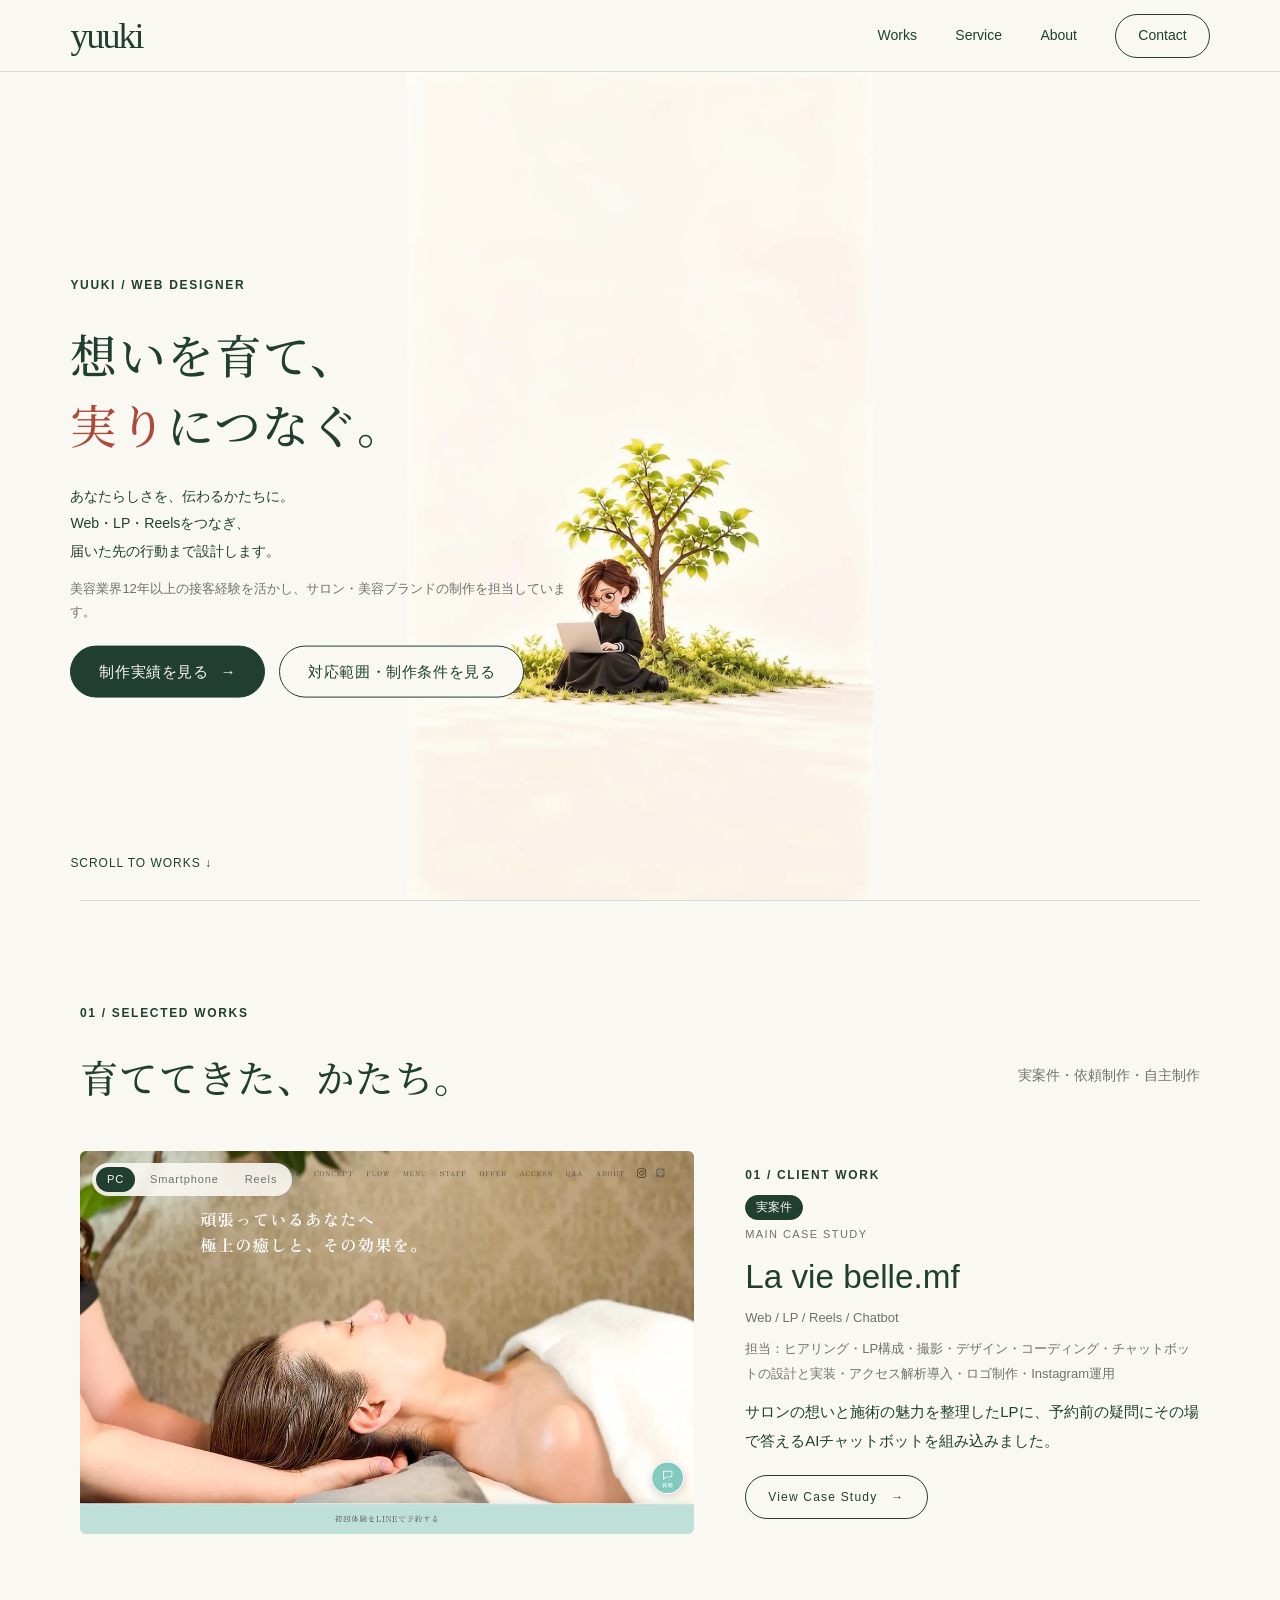
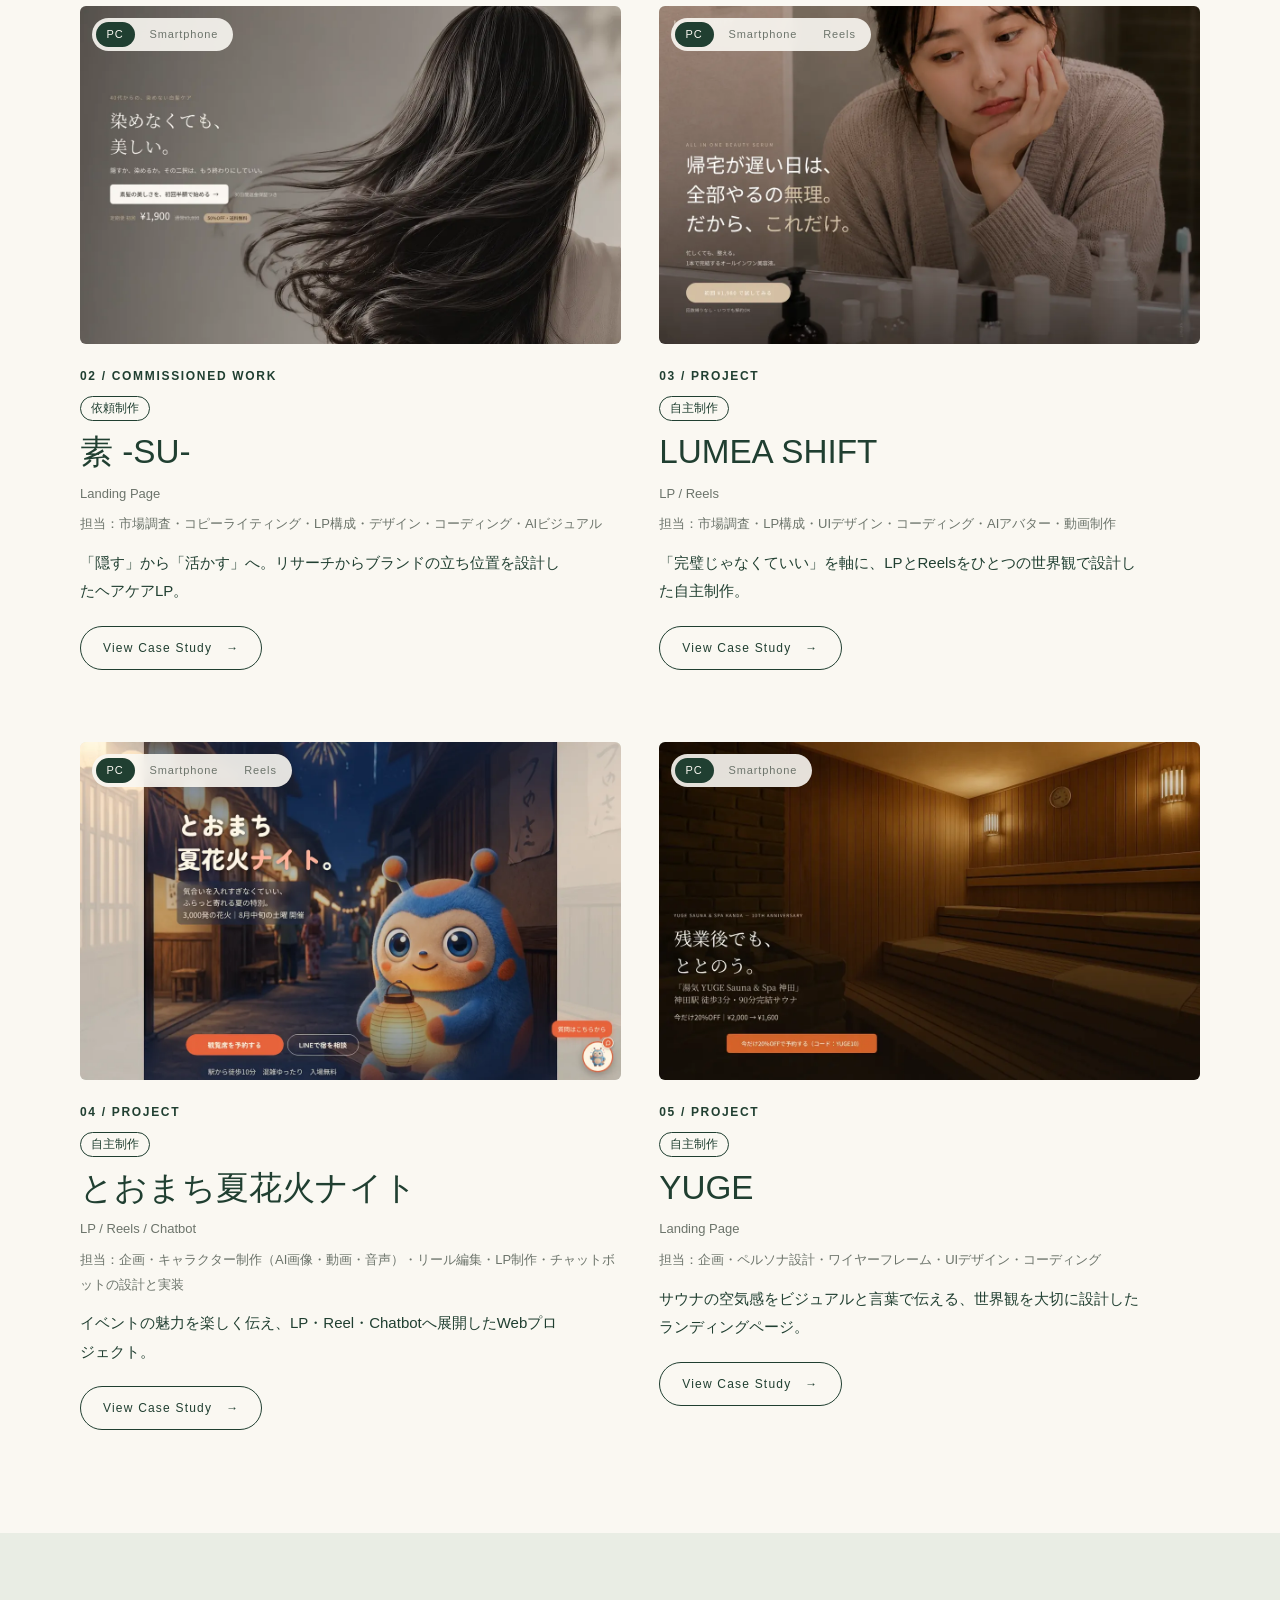
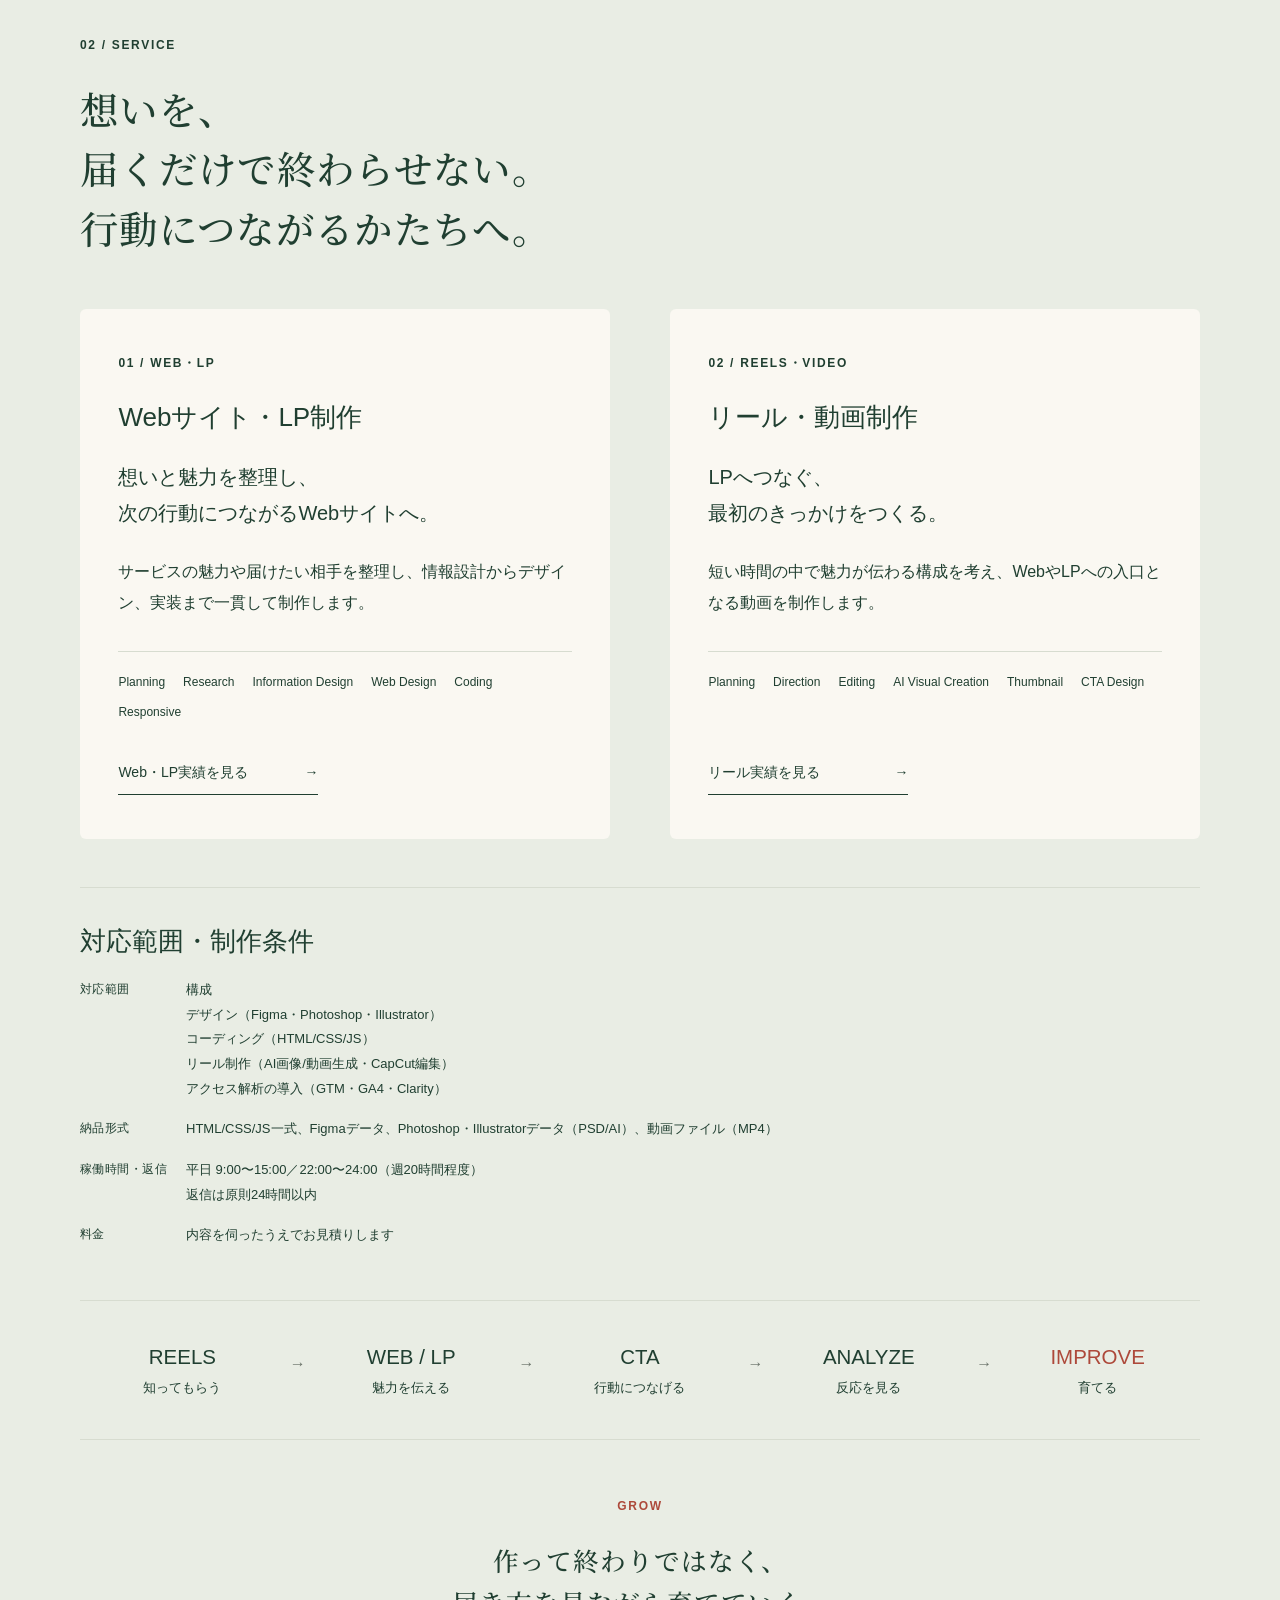
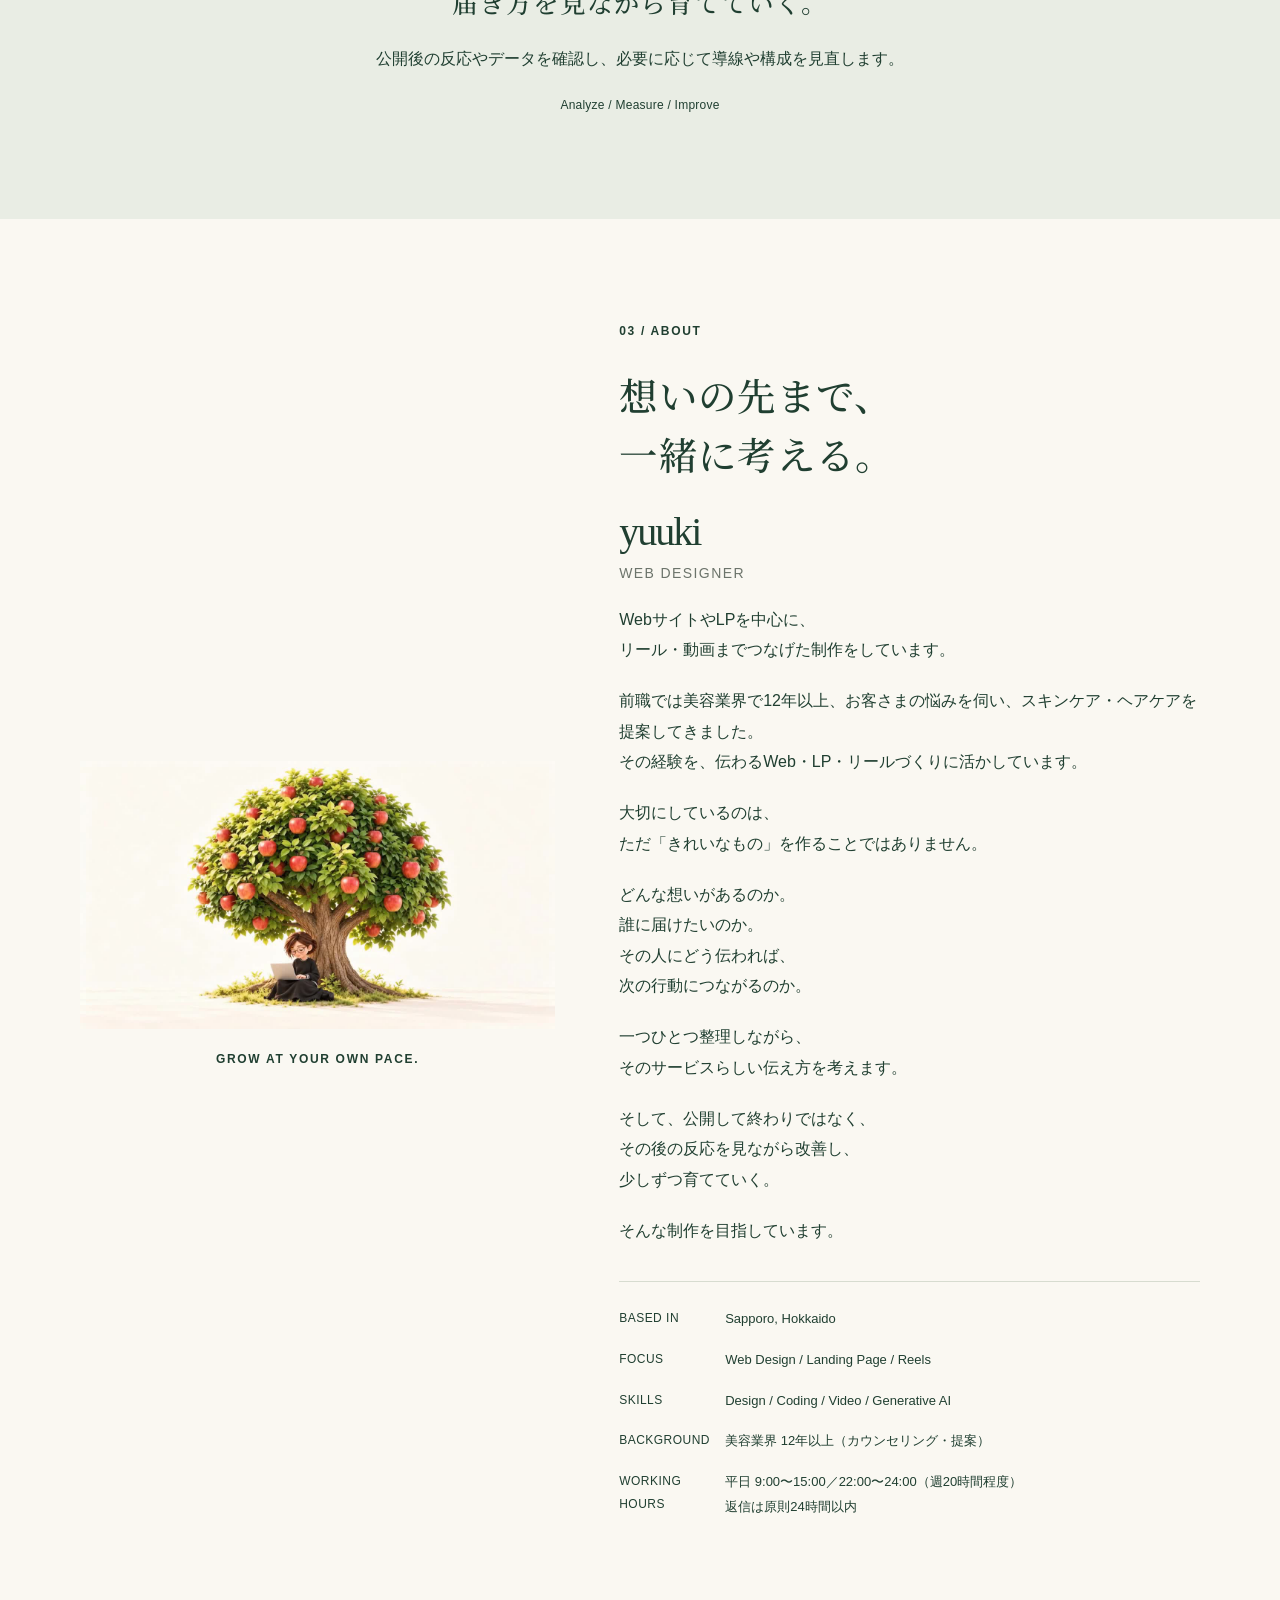
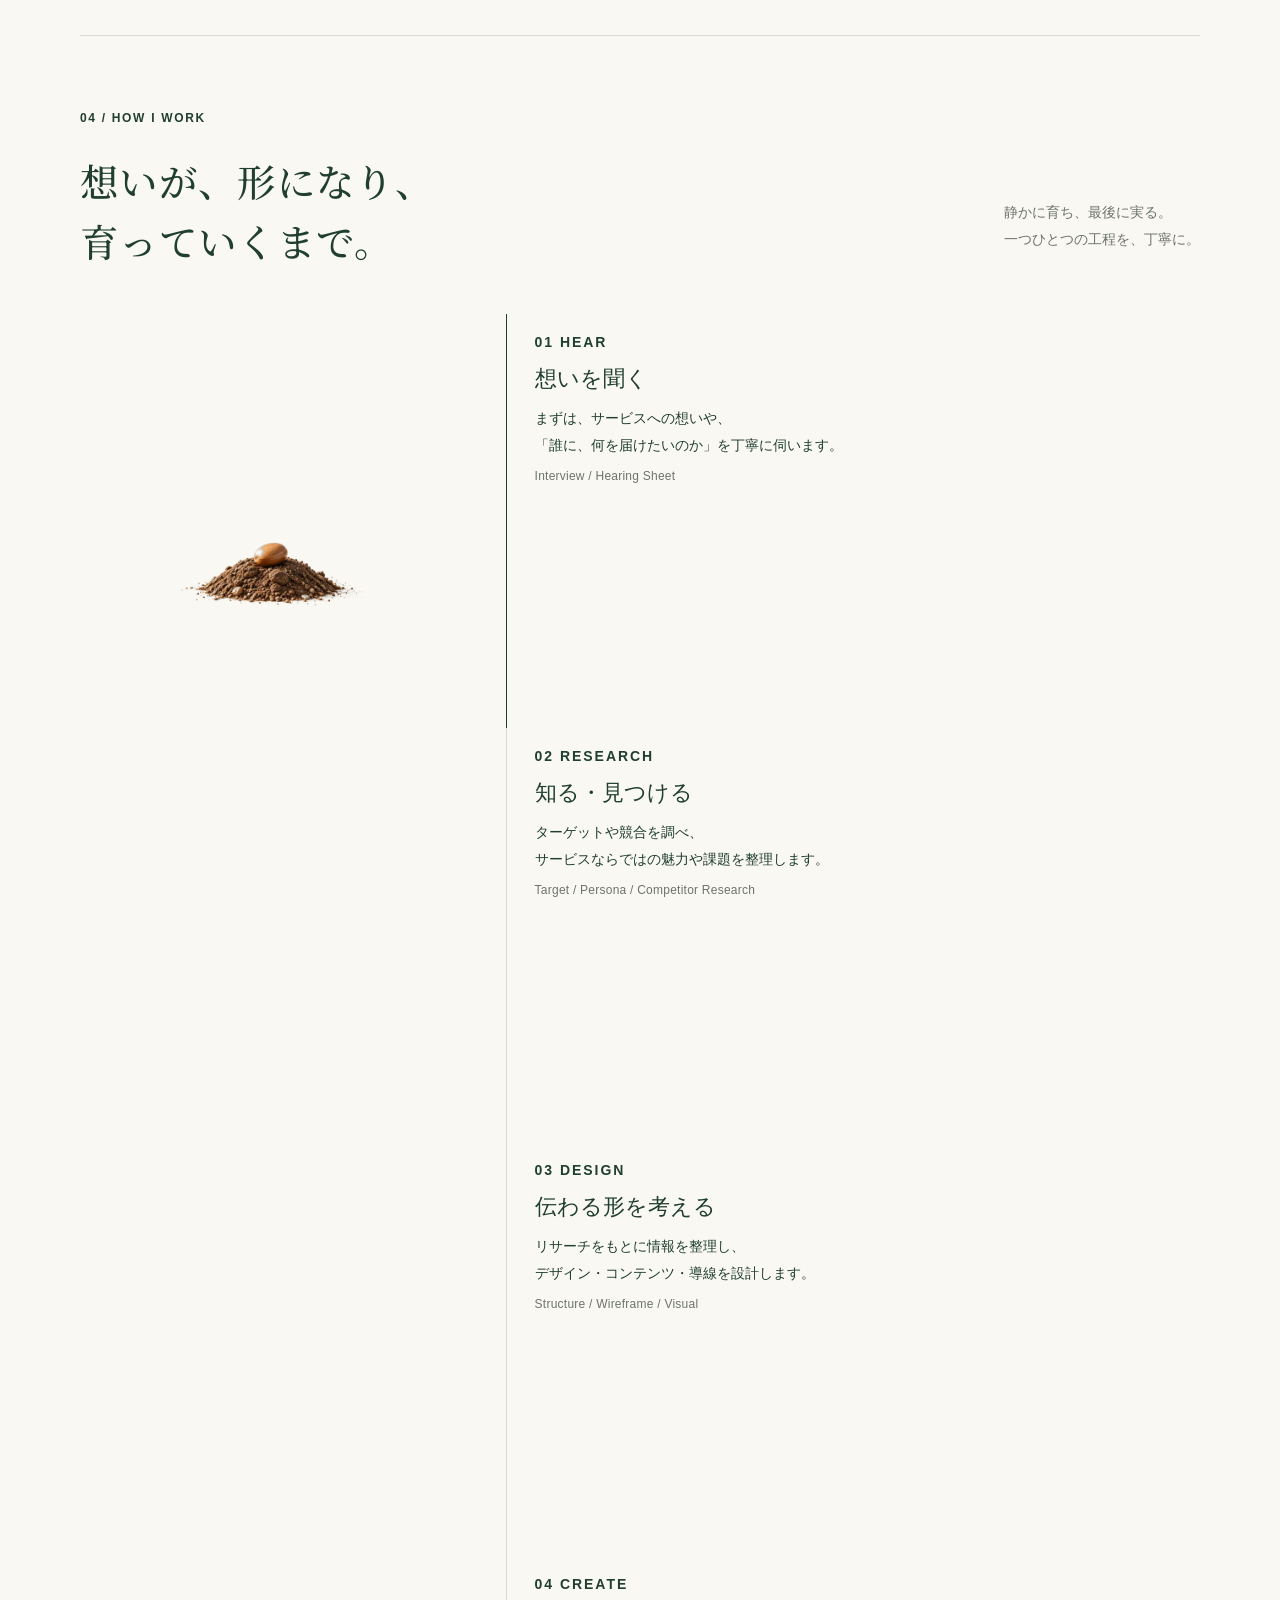
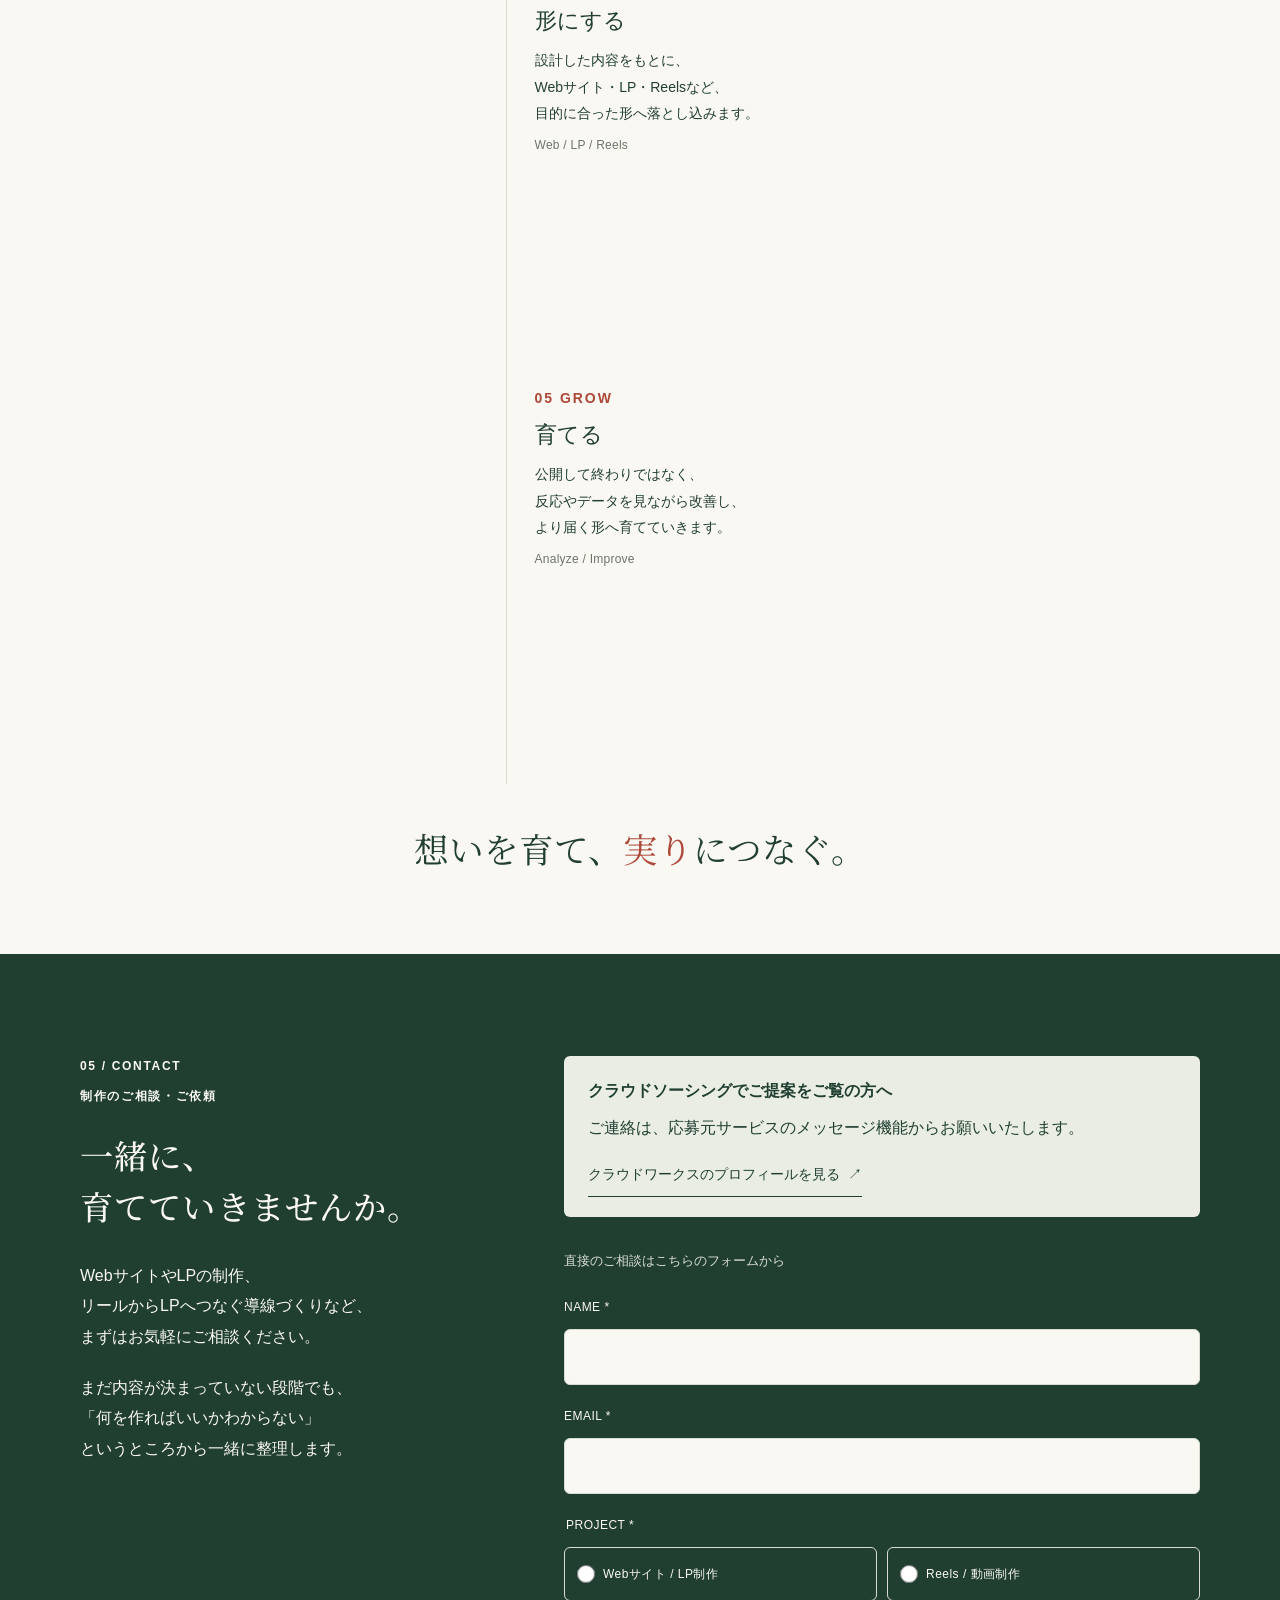
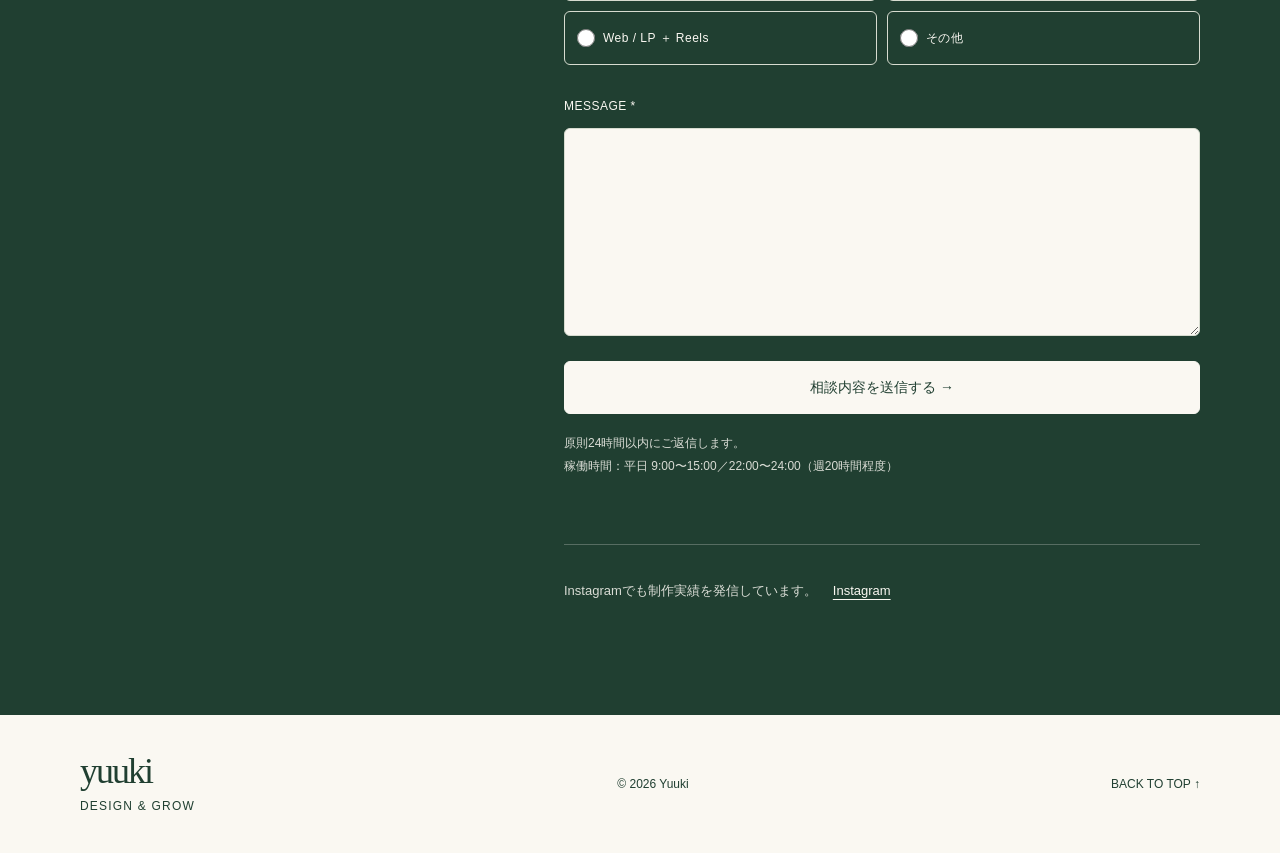
==== index.html @ 32d39332 "CSS・JS の読み込みを ?v=20261024 に更新 Co-Authored-By: Claude Opus 5.5 <noreply@anthropic.com>" ====
<!doctype html>
<html lang="ja">
  <head>
    <meta charset="utf-8">
    <meta name="viewport" content="width=device-width,initial-scale=1">
    <meta name="theme-color" content="#203f31">
    <meta name="description" content="札幌のWebデザイナーYuukiのポートフォリオ。美容業界12年以上の経験を活かし、LP・Webサイト制作からリール動画、AIチャットボットまで、予約や問い合わせにつながる導線を設計します。">
    <title>Yuuki｜LP・Webサイト・リール制作｜札幌のWebデザイナー</title>
    <!-- Webフォント：見出し用の明朝体 Noto Serif JP（太さ500のみ）。display=swap … 読み込み中も文字を先に表示する -->
    <link rel="preconnect" href="https://fonts.googleapis.com">
    <link rel="preconnect" href="https://fonts.gstatic.com" crossorigin>
    <link rel="stylesheet" href="https://fonts.googleapis.com/css2?family=Noto+Serif+JP:wght@500&display=swap">
    <link rel="stylesheet" href="style.css?v=20261024">
    <script src="app.js?v=20261024" defer></script>
    <!-- ファビコン：対応しているブラウザは SVG を使い、使えないときは PNG・ICO を使う -->
    <link rel="icon" href="assets/favicon.svg" type="image/svg+xml">
    <link rel="icon" href="assets/favicon-32.png" sizes="32x32" type="image/png">
    <link rel="icon" href="assets/favicon-16.png" sizes="16x16" type="image/png">
    <!-- 古いブラウザ・Windows用（16/32/48pxを1ファイルにまとめたもの） -->
    <link rel="icon" href="assets/favicon.ico" sizes="48x48">
    <!-- iPhoneのホーム画面用（180×180。角はiOSが自動で丸める） -->
    <link rel="apple-touch-icon" href="assets/apple-touch-icon.png">
    <!-- Androidのホーム画面用（アイコンの一覧と色の設定ファイル） -->
    <link rel="manifest" href="assets/site.webmanifest">
    <meta property="og:type" content="website">
    <meta property="og:locale" content="ja_JP">
    <!-- サイト名（SNSで共有したとき、タイトルの上などに小さく出る） -->
    <meta property="og:site_name" content="Yuuki Portfolio">
    <meta property="og:title" content="Yuuki｜LP・Webサイト・リール制作｜札幌のWebデザイナー">
    <meta property="og:description" content="札幌のWebデザイナーYuukiのポートフォリオ。美容業界12年以上の経験を活かし、LP・Webサイト制作からリール動画、AIチャットボットまで、予約や問い合わせにつながる導線を設計します。">
    <!-- OGP：SNSやチャットでURLを共有したときの表示。URLは公開先（GitHub Pages）の絶対パスで書く -->
    <link rel="canonical" href="https://yuraharu8910.github.io/yuuki-portfolio/">
    <meta property="og:url" content="https://yuraharu8910.github.io/yuuki-portfolio/">
    <!-- 共有用画像（1200×630）。全ページ共通で assets/ogp.png を使う -->
    <meta property="og:image" content="https://yuraharu8910.github.io/yuuki-portfolio/assets/ogp.png">
    <meta property="og:image:width" content="1200">
    <meta property="og:image:height" content="630">
    <!-- X（旧Twitter）：画像を大きく表示する -->
    <meta name="twitter:card" content="summary_large_image">
  </head>
  <body>
    <a class="skip" href="#main">本文へ移動</a>
    <header class="header">
      <a class="brand" href="#home" aria-label="Yuuki トップ">yuuki</a>
      <button class="menu-toggle" type="button" aria-expanded="false" aria-controls="main-navigation" hidden>MENU</button>
      <nav aria-label="メインナビゲーション" id="main-navigation">
        <a href="#works">Works</a>
        <a href="#service">Service</a>
        <a href="#about">About</a>
        <a href="#contact" class="nav-contact">Contact</a>
      </nav>
    </header>
    <main id="main">
      <!-- ========================= HOME ========================= -->
      <section id="home" class="hero" aria-labelledby="hero-title">
        <div class="hero-media">
          <video id="growth" muted autoplay playsinline preload="metadata" poster="assets/hero/pc-poster.webp?v=20261020" data-pc="assets/hero/pc-fv.mp4?v=20261020" data-sp="assets/hero/sp-fv.mp4?v=20261020" data-poster-pc="assets/hero/pc-poster.webp?v=20261020" data-poster-sp="assets/hero/sp-poster.webp?v=20261020" aria-label="PC作業とともにリンゴの木が育ち、実る映像" width="1280" height="720">
            <source src="assets/hero/sp-fv.mp4?v=20261020" media="(max-width: 760px)" type="video/mp4">
            <source src="assets/hero/pc-fv.mp4?v=20261020" type="video/mp4">
          </video>
        </div>
        <div class="hero-copy">
          <p class="eyebrow">YUUKI / WEB DESIGNER</p>
          <h1 id="hero-title">
            <span class="phrase">想いを育て、</span>
            <span class="phrase">
              <span class="fruit">実り</span>につなぐ。</span>
          </h1>
          <p class="hero-description">
            <span>あなたらしさを、伝わるかたちに。</span>
            <span>Web・LP・Reelsをつなぎ、</span>
            <span>届いた先の行動まで設計します。</span>
            <!-- 美容業界での経験（発注者の多い美容サロン・美容ブランド向けの裏付け） -->
            <span class="hero-proof">美容業界12年以上の接客経験を活かし、サロン・美容ブランドの制作を担当しています。</span>
          </p>
          <div class="hero-actions">
            <a class="text-link" href="#works">制作実績を見る <span aria-hidden="true">→</span>
            </a>
            <!-- サブボタン：発注者が比べたい「対応範囲・制作条件」（SERVICE内の #conditions）へ移動する。
                 問い合わせへの入口は、ヘッダーの Contact ボタンが常に表示されているのでそちらに任せる。
                 <wbr> … スマホで2行になるときの折り返し位置（「対応範囲・」で改行） -->
            <a class="quiet-link" href="#conditions">対応範囲・<wbr>制作条件を見る</a>
          </div>
        </div>
        <div class="movie-caption">
          <!-- スクロール誘導：FVのすぐ下にある作品一覧（#works）へ移動する -->
          <a class="scroll-cue" href="#works">SCROLL TO WORKS ↓</a>
        </div>
        <p id="video-status" class="video-status" role="status"></p>
        <noscript>
          <p class="notice">動画の操作にはJavaScriptを有効にしてください。</p>
        </noscript>
      </section>
      <!-- ========================= WORKS ========================= -->
      <section id="works" class="works wrap section">
        <div class="section-head">
          <div>
            <p class="eyebrow">01 / SELECTED WORKS</p>
            <h2>育ててきた、かたち。</h2>
          </div>
          <!-- 凡例：作品カードの種別バッジ（実案件 / 依頼制作 / 自主制作）の意味 -->
          <p class="muted">実案件・依頼制作・自主制作</p>
        </div>
        <!-- 作品カード：画像は data-rotate の中の .slide を app.js が切り替える。
             作品ごとに PC（静止画）/ Smartphone（静止画）/ Reels（動画）を、ある分だけ並べる。
             素材の置き場所：assets/works/作品フォルダ/card-pc.webp・card-sp.webp・card-reel.mp4（表紙 card-reel.webp） -->
        <div class="work-grid">
          <article class="work featured">
            <div class="visual" data-rotate>
              <a class="visual-link" href="works/laviebelle.html" aria-label="La vie belle.mf のケーススタディを見る" tabindex="-1">
                <figure class="slide is-active" data-label="PC"><img class="cover" src="assets/works/laviebelle/card-pc.webp" alt="" width="1200" height="750" loading="lazy" decoding="async"></figure>
                <figure class="slide slide--phone" data-label="Smartphone"><div class="phone"><img src="assets/works/laviebelle/card-sp.webp" alt="" width="480" height="1039" loading="lazy" decoding="async"></div></figure>
                <figure class="slide slide--phone" data-label="Reels"><div class="phone"><video src="assets/works/laviebelle/card-reel.mp4" poster="assets/works/laviebelle/card-reel.webp" muted playsinline preload="none" width="540" height="960"></video></div></figure>
              </a>
            </div>
            <a class="work-content" href="works/laviebelle.html">
              <p class="eyebrow">01 / CLIENT WORK</p>
              <!-- 種別バッジ：実案件 / 依頼制作 / 自主制作 のどれか -->
              <p class="work-type">実案件</p>
              <p class="case-tag">MAIN CASE STUDY</p>
              <h3>La vie belle.mf</h3>
              <p class="meta">Web / LP / Reels / Chatbot</p>
              <!-- 担当範囲：詳細ページの ROLE から抜き出したもの（新しく作らない） -->
              <p class="work-role">担当：ヒアリング・LP構成・撮影・デザイン・コーディング・チャットボットの設計と実装・アクセス解析導入・ロゴ制作・Instagram運用</p>
              <p class="desc">サロンの想いと施術の魅力を整理したLPに、予約前の疑問にその場で答えるAIチャットボットを組み込みました。</p>
              <span class="pill">View Case Study <span aria-hidden="true">→</span></span>
            </a>
          </article>
          <article class="work">
            <div class="visual" data-rotate>
              <a class="visual-link" href="works/su.html" aria-label="素 -SU- のケーススタディを見る" tabindex="-1">
                <figure class="slide is-active" data-label="PC"><img class="cover" src="assets/works/su/card-pc.webp" alt="" width="1200" height="750" loading="lazy" decoding="async"></figure>
                <figure class="slide slide--phone" data-label="Smartphone"><div class="phone"><img src="assets/works/su/card-sp.webp" alt="" width="480" height="1039" loading="lazy" decoding="async"></div></figure>
                <!-- リール追加時：assets/works/su/ に card-reel.mp4 / card-reel.webp / reel.mp4 を置いてコメントを外す
                <figure class="slide slide--phone" data-label="Reels"><div class="phone"><video src="assets/works/su/card-reel.mp4" poster="assets/works/su/card-reel.webp" muted playsinline preload="none" width="540" height="960"></video></div></figure>
                -->
              </a>
            </div>
            <a class="work-content" href="works/su.html">
              <p class="eyebrow">02 / COMMISSIONED WORK</p>
              <!-- 種別バッジ：実案件 / 依頼制作 / 自主制作 のどれか -->
              <p class="work-type">依頼制作</p>
              <h3>素 -SU-</h3>
              <p class="meta">Landing Page</p>
              <!-- 担当範囲：詳細ページの ROLE から抜き出したもの（新しく作らない） -->
              <p class="work-role">担当：市場調査・コピーライティング・LP構成・デザイン・コーディング・AIビジュアル</p>
              <p class="desc">「隠す」から「活かす」へ。リサーチからブランドの立ち位置を設計したヘアケアLP。</p>
              <span class="pill">View Case Study <span aria-hidden="true">→</span></span>
            </a>
          </article>
          <article class="work">
            <div class="visual" data-rotate>
              <a class="visual-link" href="works/lumea-shift.html" aria-label="LUMEA SHIFT のケーススタディを見る" tabindex="-1">
                <figure class="slide is-active" data-label="PC"><img class="cover" src="assets/works/lumea-shift/card-pc.webp" alt="" width="1200" height="750" loading="lazy" decoding="async"></figure>
                <figure class="slide slide--phone" data-label="Smartphone"><div class="phone"><img src="assets/works/lumea-shift/card-sp.webp" alt="" width="480" height="1040" loading="lazy" decoding="async"></div></figure>
                <figure class="slide slide--phone" data-label="Reels"><div class="phone"><video src="assets/works/lumea-shift/card-reel.mp4" poster="assets/works/lumea-shift/card-reel.webp" muted playsinline preload="none" width="540" height="960"></video></div></figure>
              </a>
            </div>
            <a class="work-content" href="works/lumea-shift.html">
              <p class="eyebrow">03 / PROJECT</p>
              <!-- 種別バッジ：実案件 / 依頼制作 / 自主制作 のどれか -->
              <p class="work-type">自主制作</p>
              <h3>LUMEA SHIFT</h3>
              <p class="meta">LP / Reels</p>
              <!-- 担当範囲：詳細ページの ROLE から抜き出したもの（新しく作らない） -->
              <p class="work-role">担当：市場調査・LP構成・UIデザイン・コーディング・AIアバター・動画制作</p>
              <p class="desc">「完璧じゃなくていい」を軸に、LPとReelsをひとつの世界観で設計した自主制作。</p>
              <span class="pill">View Case Study <span aria-hidden="true">→</span></span>
            </a>
          </article>
          <article class="work">
            <div class="visual" data-rotate>
              <a class="visual-link" href="works/tomachi.html" aria-label="とおまち夏花火ナイト のケーススタディを見る" tabindex="-1">
                <figure class="slide is-active" data-label="PC"><img class="cover" src="assets/works/tomachi/card-pc.webp" alt="" width="1200" height="750" loading="lazy" decoding="async"></figure>
                <figure class="slide slide--phone" data-label="Smartphone"><div class="phone"><img src="assets/works/tomachi/card-sp.webp" alt="" width="480" height="1039" loading="lazy" decoding="async"></div></figure>
                <figure class="slide slide--phone" data-label="Reels"><div class="phone"><video src="assets/works/tomachi/card-reel.mp4" poster="assets/works/tomachi/card-reel.webp" muted playsinline preload="none" width="540" height="960"></video></div></figure>
              </a>
            </div>
            <a class="work-content" href="works/tomachi.html">
              <p class="eyebrow">04 / PROJECT</p>
              <!-- 種別バッジ：実案件 / 依頼制作 / 自主制作 のどれか -->
              <p class="work-type">自主制作</p>
              <h3>とおまち夏花火ナイト</h3>
              <p class="meta">LP / Reels / Chatbot</p>
              <!-- 担当範囲：詳細ページの ROLE から抜き出したもの（新しく作らない） -->
              <p class="work-role">担当：企画・キャラクター制作（AI画像・動画・音声）・リール編集・LP制作・チャットボットの設計と実装</p>
              <p class="desc">イベントの魅力を楽しく伝え、LP・Reel・Chatbotへ展開したWebプロジェクト。</p>
              <span class="pill">View Case Study <span aria-hidden="true">→</span></span>
            </a>
          </article>
          <article class="work">
            <div class="visual" data-rotate>
              <a class="visual-link" href="works/yuge.html" aria-label="YUGE のケーススタディを見る" tabindex="-1">
                <figure class="slide is-active" data-label="PC"><img class="cover" src="assets/works/yuge/card-pc.webp" alt="" width="1200" height="750" loading="lazy" decoding="async"></figure>
                <figure class="slide slide--phone" data-label="Smartphone"><div class="phone"><img src="assets/works/yuge/card-sp.webp" alt="" width="480" height="1039" loading="lazy" decoding="async"></div></figure>
              </a>
            </div>
            <a class="work-content" href="works/yuge.html">
              <p class="eyebrow">05 / PROJECT</p>
              <!-- 種別バッジ：実案件 / 依頼制作 / 自主制作 のどれか -->
              <p class="work-type">自主制作</p>
              <h3>YUGE</h3>
              <p class="meta">Landing Page</p>
              <!-- 担当範囲：詳細ページの ROLE から抜き出したもの（新しく作らない） -->
              <p class="work-role">担当：企画・ペルソナ設計・ワイヤーフレーム・UIデザイン・コーディング</p>
              <p class="desc">サウナの空気感をビジュアルと言葉で伝える、世界観を大切に設計したランディングページ。</p>
              <span class="pill">View Case Study <span aria-hidden="true">→</span></span>
            </a>
          </article>
        </div>
      </section>
      <!-- ========================= SERVICE ========================= -->
      <section id="service" class="service section">
        <div class="wrap">
          <p class="eyebrow">02 / SERVICE</p>
          <h2>
            <span class="phrase">想いを、</span>
            <span class="phrase">届くだけで終わらせない。</span>
            <span class="phrase">行動につながるかたちへ。</span>
          </h2>
          <div class="services">
            <article>
              <p class="eyebrow">01 / WEB・LP</p>
              <h3>Webサイト・LP制作</h3>
              <p class="service-lead">想いと魅力を整理し、<br>次の行動につながるWebサイトへ。</p>
              <p>サービスの魅力や届けたい相手を整理し、情報設計からデザイン、実装まで一貫して制作します。</p>
              <ul class="service-tags">
                <li>Planning</li>
                <li>Research</li>
                <li>Information Design</li>
                <li>Web Design</li>
                <li>Coding</li>
                <li>Responsive</li>
              </ul>
              <!-- 代表的なWeb・LP実績（La vie belle.mf）の詳細ページへ直接つなぐ -->
              <a class="text-link service-link" href="works/laviebelle.html">Web・LP実績を見る <span aria-hidden="true">→</span></a>
            </article>
            <article>
              <p class="eyebrow">02 / REELS・VIDEO</p>
              <h3>リール・動画制作</h3>
              <p class="service-lead">LPへつなぐ、<br>最初のきっかけをつくる。</p>
              <p>短い時間の中で魅力が伝わる構成を考え、WebやLPへの入口となる動画を制作します。</p>
              <ul class="service-tags">
                <li>Planning</li>
                <li>Direction</li>
                <li>Editing</li>
                <li>AI Visual Creation</li>
                <li>Thumbnail</li>
                <li>CTA Design</li>
              </ul>
              <!-- 代表的なリール実績（LUMEA SHIFT）の詳細ページへ直接つなぐ -->
              <a class="text-link service-link" href="works/lumea-shift.html">リール実績を見る <span aria-hidden="true">→</span></a>
            </article>
          </div>
          <!-- 制作条件：発注者がほかの制作者と比べるための情報（料金表は載せず「お見積り」にとどめる） -->
          <div class="conditions" id="conditions">
            <h3>対応範囲・制作条件</h3>
            <!-- 見た目は ABOUT のプロフィール欄（dl.profile）と同じ -->
            <dl class="profile">
              <dt>対応範囲</dt>
              <!-- 対応範囲：項目が多いので、1項目ずつ改行して読みやすくする -->
              <dd>構成<br>
                デザイン（Figma・Photoshop・Illustrator）<br>
                コーディング（HTML/CSS/JS）<br>
                リール制作（AI画像/動画生成・CapCut編集）<br>
                アクセス解析の導入（GTM・GA4・Clarity）</dd>
              <dt>納品形式</dt>
              <dd>HTML/CSS/JS一式、Figmaデータ、Photoshop・Illustratorデータ（PSD/AI）、動画ファイル（MP4）</dd>
              <!-- TODO: 0-E 制作期間の目安（LP1ページ・リール1本あたり）が決まったら、〇〇を書き換えてコメントを外す
              <dt>制作期間の目安</dt>
              <dd>〇〇</dd>
              -->
              <!-- 稼働時間と返信の目安（ABOUT・フォーム下と同じ内容） -->
              <dt>稼働時間・返信</dt>
              <dd>平日 9:00〜15:00／22:00〜24:00（週20時間程度）<br>
                返信は原則24時間以内</dd>
              <dt>料金</dt>
              <dd>内容を伺ったうえでお見積りします</dd>
            </dl>
          </div>
          <ol class="flow" aria-label="制作と改善の流れ">
            <li>
              <strong>REELS</strong>
              <span>知ってもらう</span>
            </li>
            <li>
              <strong>WEB / LP</strong>
              <span>魅力を伝える</span>
            </li>
            <li>
              <strong>CTA</strong>
              <span>行動につなげる</span>
            </li>
            <li>
              <strong>ANALYZE</strong>
              <span>反応を見る</span>
            </li>
            <li>
              <strong>IMPROVE</strong>
              <span>育てる</span>
            </li>
          </ol>
          <div class="grow-message">
            <p class="eyebrow fruit">GROW</p>
            <h3>作って終わりではなく、<br>届き方を見ながら育てていく。</h3>
            <p>公開後の反応やデータを確認し、必要に応じて導線や構成を見直します。</p>
            <p class="step-tags">Analyze / Measure / Improve</p>
          </div>
        </div>
      </section>
      <!-- ========================= ABOUT ========================= -->
      <section id="about" class="about wrap section">
        <div class="about-heading">
          <p class="eyebrow">03 / ABOUT</p>
          <h2>
            <span class="phrase">想いの先まで、</span>
            <span class="phrase">一緒に考える。</span>
          </h2>
        </div>
        <div class="about-art">
          <img src="assets/about/tree.jpg" alt="リンゴの木の下でPC作業をするYuukiのアバター" loading="lazy" width="1280" height="720" decoding="async">
          <p class="eyebrow">GROW AT YOUR OWN PACE.</p>
        </div>
        <div class="about-copy">
          <h3><span class="about-name">yuuki</span> <span class="meta">WEB DESIGNER</span>
          </h3>
          <p>WebサイトやLPを中心に、<br>リール・動画までつなげた制作をしています。</p>
          <!-- 美容業界での経験：ほかの制作者との違いとして、自己紹介の最初のほうで伝える -->
          <p>前職では美容業界で12年以上、お客さまの悩みを伺い、スキンケア・ヘアケアを提案してきました。<br>その経験を、伝わるWeb・LP・リールづくりに活かしています。</p>
          <p>大切にしているのは、<br>ただ「きれいなもの」を作ることではありません。</p>
          <p>どんな想いがあるのか。<br>誰に届けたいのか。<br>その人にどう伝われば、<br>次の行動につながるのか。</p>
          <p>一つひとつ整理しながら、<br>そのサービスらしい伝え方を考えます。</p>
          <p>そして、公開して終わりではなく、<br>その後の反応を見ながら改善し、<br>少しずつ育てていく。</p>
          <p>そんな制作を目指しています。</p>
          <dl class="profile">
            <dt>BASED IN</dt>
            <dd>Sapporo, Hokkaido</dd>
            <dt>FOCUS</dt>
            <dd>Web Design / Landing Page / Reels</dd>
            <dt>SKILLS</dt>
            <dd>Design / Coding / Video / Generative AI</dd>
            <!-- 美容業界での経験 -->
            <dt>BACKGROUND</dt>
            <dd>美容業界 12年以上（カウンセリング・提案）</dd>
            <!-- 稼働時間と返信の目安（制作条件・フォーム下と同じ内容） -->
            <dt>WORKING HOURS</dt>
            <dd>平日 9:00〜15:00／22:00〜24:00（週20時間程度）<br>
              返信は原則24時間以内</dd>
          </dl>
        </div>
      </section>
      <!-- ========================= HOW ========================= -->
      <section id="how" class="how wrap section">
        <div class="section-head">
          <div>
            <p class="eyebrow">04 / HOW I WORK</p>
            <h2>
              <span class="phrase">想いが、形になり、</span>
              <span class="phrase">育っていくまで。</span>
            </h2>
          </div>
          <p class="muted">静かに育ち、最後に実る。<br>一つひとつの工程を、丁寧に。</p>
        </div>
        <div class="growth-layout">
          <div class="growth-art" aria-hidden="true">
            <!-- りんごの木：成長順の8枚を同じ位置に重ね、app.js がスクロール量に応じて透明度を切り替える。
                 上から 0=種 / 1=芽 / 2=若木 / 3=若い木 / 4=葉が茂る / 5=実がふくらむ / 6=色づく / 7=赤い実 -->
            <div class="tree-stack" id="tree-stack">
              <img class="tree-frame" src="assets/how/tree-01.webp" alt="" width="900" height="720" decoding="async">
              <img class="tree-frame" src="assets/how/tree-02.webp" alt="" width="900" height="720" decoding="async">
              <img class="tree-frame" src="assets/how/tree-03.webp" alt="" width="900" height="720" decoding="async">
              <img class="tree-frame" src="assets/how/tree-04.webp" alt="" width="900" height="720" decoding="async">
              <img class="tree-frame" src="assets/how/tree-05.webp" alt="" width="900" height="720" decoding="async">
              <img class="tree-frame" src="assets/how/tree-06.webp" alt="" width="900" height="720" decoding="async">
              <img class="tree-frame" src="assets/how/tree-07.webp" alt="" width="900" height="720" decoding="async">
              <img class="tree-frame" src="assets/how/tree-08.webp" alt="" width="900" height="720" decoding="async">
            </div>
          </div>
          <ol class="growth-steps">
            <li class="growth-step">
              <div>
                <p class="eyebrow ">01 HEAR</p>
                <h3>想いを聞く</h3>
                <p>まずは、サービスへの想いや、<br>「誰に、何を届けたいのか」を丁寧に伺います。</p>
                <p class="step-tags">Interview / Hearing Sheet</p>
              </div>
            </li>
            <li class="growth-step">
              <div>
                <p class="eyebrow ">02 RESEARCH</p>
                <h3>知る・見つける</h3>
                <p>ターゲットや競合を調べ、<br>サービスならではの魅力や課題を整理します。</p>
                <p class="step-tags">Target / Persona / Competitor Research</p>
              </div>
            </li>
            <li class="growth-step">
              <div>
                <p class="eyebrow ">03 DESIGN</p>
                <h3>伝わる形を考える</h3>
                <p>リサーチをもとに情報を整理し、<br>デザイン・コンテンツ・導線を設計します。</p>
                <p class="step-tags">Structure / Wireframe / Visual</p>
              </div>
            </li>
            <li class="growth-step">
              <div>
                <p class="eyebrow ">04 CREATE</p>
                <h3>形にする</h3>
                <p>設計した内容をもとに、<br>Webサイト・LP・Reelsなど、<br>目的に合った形へ落とし込みます。</p>
                <p class="step-tags">Web / LP / Reels</p>
              </div>
            </li>
            <li class="growth-step">
              <div>
                <p class="eyebrow fruit">05 GROW</p>
                <h3>育てる</h3>
                <p>公開して終わりではなく、<br>反応やデータを見ながら改善し、<br>より届く形へ育てていきます。</p>
                <p class="step-tags">Analyze / Improve</p>
              </div>
            </li>
          </ol>
        </div>
        <p class="growth-end">想いを育て、<span>実り</span>につなぐ。</p>
      </section>
      <!-- ========================= CONTACT ========================= -->
      <section id="contact" class="contact section">
        <div class="wrap contact-grid">
          <div>
            <p class="eyebrow">05 / CONTACT</p>
            <!-- 何の窓口かを日本語で一言そえる（見た目は .eyebrow と同じ） -->
            <p class="eyebrow contact-sub">制作のご相談・ご依頼</p>
            <h2>
              <span class="phrase">一緒に、</span>
              <span class="phrase">育てていきませんか。</span>
            </h2>
            <p>WebサイトやLPの制作、<br>リールからLPへつなぐ導線づくりなど、<br>まずはお気軽にご相談ください。</p>
            <p>まだ内容が決まっていない段階でも、<br>「何を作ればいいかわからない」<br>というところから一緒に整理します。</p>
          </div>
          <div>
            <!-- 問い合わせフォーム：送信内容は Formspree 経由でメールに届く
                 data-endpoint に Formspree でもらったURL（https://formspree.io/f/〇〇〇〇）を入れると送信できるようになる -->
            <!-- data-sheet-endpoint … 管理表（Googleスプレッドシート）に自動で1行追加する Apps Script のURL -->
            <!-- クラウドソーシング経由の方への案内（契約前の外部連絡を避けるため、フォームより先に常に表示する） -->
            <div class="cs-notice">
              <p class="cs-notice__title">クラウドソーシングでご提案をご覧の方へ</p>
              <p>ご連絡は、応募元サービスのメッセージ機能からお願いいたします。</p>
              <!-- クラウドワークスのプロフィール（別タブで開く） -->
              <a class="text-link" href="https://crowdworks.jp/public/employees/6386456" target="_blank" rel="noopener">
                クラウドワークスのプロフィールを見る <span aria-hidden="true">↗</span>
              </a>
            </div>
            <!-- ここから下は、直接ご相談いただく方向けのフォーム -->
            <p class="form-lead">直接のご相談はこちらのフォームから</p>
            <form id="contact-form" data-endpoint="https://formspree.io/f/xrpevjbj" data-sheet-endpoint="https://script.google.com/macros/s/AKfycbwhTcz5qrJIetBV4aNj_v1aI6w9JNQ3qCOQphppU75YlVfzjHQtCYXgsDUyB4oVWGK4/exec" novalidate>
              <!-- メールの件名（Formspree用の隠し項目） -->
              <input type="hidden" name="_subject" value="【ポートフォリオ】お問い合わせが届きました">
              <!-- 迷惑メール対策：人には見えない入力欄。ここに入力があるとFormspreeが自動で破棄する -->
              <input type="text" name="_gotcha" class="visually-hidden" tabindex="-1" autocomplete="off" aria-hidden="true">
              <label for="name">NAME <span aria-hidden="true">*</span></label>
              <input id="name" name="name" autocomplete="name" required maxlength="100">
              <label for="email">EMAIL <span aria-hidden="true">*</span></label>
              <input id="email" name="email" type="email" autocomplete="email" required maxlength="254">
              <fieldset class="project-options">
                <legend>PROJECT <span aria-hidden="true">*</span></legend>
                <div class="project-grid">
                  <label class="project-option" for="project-0">
                    <input id="project-0" type="radio" name="project" value="Webサイト / LP制作" required>
                    <span>Webサイト / LP制作</span>
                  </label>
                  <label class="project-option" for="project-1">
                    <input id="project-1" type="radio" name="project" value="Reels / 動画制作" required>
                    <span>Reels / 動画制作</span>
                  </label>
                  <label class="project-option" for="project-2">
                    <input id="project-2" type="radio" name="project" value="Web / LP ＋ Reels" required>
                    <span>Web / LP ＋ Reels</span>
                  </label>
                  <label class="project-option" for="project-3">
                    <input id="project-3" type="radio" name="project" value="その他" required>
                    <span>その他</span>
                  </label>
                </div>
              </fieldset>
              <label for="message">MESSAGE <span aria-hidden="true">*</span></label>
              <textarea id="message" name="message" rows="6" required maxlength="5000"></textarea>
              <button class="cta" id="contact-submit" type="submit">相談内容を送信する →</button>
              <!-- 返信の目安と稼働時間（ABOUT・制作条件と同じ内容） -->
              <p class="form-note">原則24時間以内にご返信します。<br>
                稼働時間：平日 9:00〜15:00／22:00〜24:00（週20時間程度）</p>
              <p id="form-status" role="status" aria-live="polite"></p>
            </form>
            <!-- 送信完了のメッセージ（送信に成功したらフォームと入れ替えて表示） -->
            <div id="contact-result" hidden tabindex="-1">
              <h3>送信ありがとうございました。</h3>
              <p>内容を確認のうえ、<br>ご入力いただいたメールアドレスへご連絡します。</p>
            </div>
            <!-- SNS：文字リンクで表示（LINEは公式アカウントが整ったら同じ形で追加） -->
            <div class="contact-sns">
              <p>Instagramでも制作実績を発信しています。</p>
              <ul class="sns-list">
                <li>
                  <!-- 文字だけのリンク（アイコン画像は使わない） -->
                  <a class="sns-link" href="https://www.instagram.com/yuki.hy_design/" aria-label="Instagram（@yuki.hy_design）">Instagram</a>
                </li>
              </ul>
            </div>
          </div>
        </div>
      </section>
    </main>
    <footer class="wrap">
      <a class="brand" href="index.html#home">yuuki<span>DESIGN &amp; GROW</span>
      </a>
      <span>© 2026 Yuuki</span>
      <a class="back" href="#main">BACK TO TOP ↑</a>
    </footer>
  </body>
</html>
---- style.css ----
/* =========================
   H v2 — BRAND / FOUNDATION
========================= */
:root {
  --paper: #faf8f2;
  --ink: #203f31;
  --muted: #6c746b;
  --red: #ad493a;
  --line: #d7dcd0;
  --soft: #e9ede4;
  --header-height: 72px;
  --gutter: clamp(22px, 5.5vw, 88px);
  --content-width: 1120px;
  --section: clamp(72px, 8vw, 116px);
  --font-body: -apple-system, BlinkMacSystemFont, 'Hiragino Kaku Gothic ProN', 'Yu Gothic', Meiryo, sans-serif;
  /* 見出し用の明朝体。先頭の Noto Serif JP は Google Fonts から読み込む（どの端末でも同じ書体にそろえるため） */
  --font-display: 'Noto Serif JP', 'Yu Mincho', 'Hiragino Mincho ProN', 'Noto Serif CJK JP', serif;
}
* { box-sizing: border-box; }
html { scroll-behavior: smooth; scroll-padding-top: 24px; }
body { margin: 0; background: var(--paper); color: var(--ink); font: 16px/1.9 var(--font-body); }
img, video, svg { display: block; max-width: 100%; }
img { height: auto; }
a { color: inherit; text-decoration: none; }
button, input, select, textarea { font: inherit; }
button { cursor: pointer; }
button:disabled { cursor: not-allowed; }
a, button, input, textarea { -webkit-tap-highlight-color: transparent; }
:focus-visible { outline: 3px solid var(--red); outline-offset: 5px; }
p { margin: 0 0 1.3em; }
h1, h2, h3 { word-break: normal; overflow-wrap: normal; }
h1, h2 { font-family: var(--font-display); font-weight: 500; letter-spacing: .035em; line-height: 1.55; margin: 0 0 28px; }
h1 { font-size: clamp(32px, 4.1vw, 64px); }
h2 { font-size: clamp(26px, 3vw, 42px); }
h3 { font-size: clamp(21px, 2vw, 28px); font-weight: 500; line-height: 1.65; margin: 0 0 20px; }
.phrase { display: block; }
.wrap { width: min(var(--content-width), calc(100% - var(--gutter) * 2)); margin-inline: auto; }
.section { padding-block: var(--section); }
.eyebrow { font: 600 12px/1.8 Arial, sans-serif; letter-spacing: .14em; margin-bottom: 22px; }
.meta, .muted { color: var(--muted); font-size: 14px; }
.fruit, .growth-end span { color: var(--red); }
[hidden] { display: none !important; }
.sr-only { position: absolute; width: 1px; height: 1px; margin: -1px; overflow: hidden; clip-path: inset(50%); white-space: nowrap; }
.skip { position: fixed; top: 8px; left: 8px; padding: 10px 20px; background: var(--paper); transform: translateY(-150%); z-index: 30; }
.skip:focus { transform: none; }
/* =========================
   BUTTONS / NAVIGATION
========================= */
.cta, .button-secondary { display: inline-flex; align-items: center; justify-content: center; min-height: 48px; gap: 20px; padding: 12px 24px; border: 1px solid var(--ink); border-radius: 2px; font-size: 14px; }
.cta { background: var(--ink); color: var(--paper); }
.button-secondary { background: transparent; color: var(--ink); }
.text-link { display: inline-flex; align-items: center; justify-content: space-between; gap: 24px; min-height: 44px; padding-block: 8px; border-bottom: 1px solid currentColor; font-size: 14px; }
.text-link > span:last-child { transition: transform .25s; }
/* ホバーはマウスなど「乗せられる」端末だけ（スマホでタップ後に効果が残らないように） */
@media (hover: hover) {
  a.text-link:hover > span:last-child, .work-card:hover .text-link > span:last-child { transform: translateX(4px); }
}
.quiet-link { display: inline-flex; min-height: 44px; align-items: center; font-size: 13px; text-decoration: underline; text-underline-offset: 5px; }
.header { height: var(--header-height); display: flex; align-items: center; justify-content: space-between; gap: 24px; padding-inline: var(--gutter); border-bottom: 1px solid var(--line); position: relative; z-index: 10; background: var(--paper); }
.brand { font: 36px/1 Georgia, serif; letter-spacing: -2px; min-height: 44px; display: flex; align-items: center; }
.brand span { font: 12px/1.5 Arial, sans-serif; letter-spacing: .1em; margin-left: 18px; }
.header nav { display: flex; gap: clamp(20px, 3vw, 40px); align-items: center; font-size: 14px; }
.header nav a { display: inline-flex; align-items: center; min-height: 44px; }
/* ホバーはマウスなど「乗せられる」端末だけ（スマホでタップ後に効果が残らないように） */
@media (hover: hover) {
  .header nav a:hover { text-decoration: underline; text-underline-offset: 6px; }
}
.nav-contact { border: 1px solid var(--ink); border-radius: 30px; padding: 3px 22px; }
.menu-toggle { display: none; min-width: 64px; min-height: 44px; background: transparent; color: var(--ink); border: 0; font-size: 12px; letter-spacing: .12em; }
/* =========================
   HERO — unmodified, uncropped media
========================= */
.hero { height: calc(100svh - var(--header-height)); min-height: 570px; position: relative; isolation: isolate; background: var(--paper); }
.hero-media { position: absolute; inset: 0; }
.hero video { width: 100%; height: 100%; object-fit: contain; }
.hero-copy { position: absolute; left: var(--gutter); top: 50%; transform: translateY(-50%); width: 40%; z-index: 1; }
.hero-copy h1 { font-size: clamp(32px, 3.65vw, 62px); line-height: 1.5; letter-spacing: .025em; margin-bottom: 24px; white-space: normal; }
.hero-description { font-size: clamp(13px, 1.1vw, 16px); line-height: 1.95; margin-bottom: 22px; }
.hero-description span { display: block; }
/* FV：美容業界での経験。説明文より小さく・薄くして、補足として読ませる */
.hero-description .hero-proof { margin-top: 12px; font-size: 13px; line-height: 1.8; color: var(--muted); }
.hero-actions { display: flex; align-items: center; gap: 14px; }
/* 「制作実績を見る」「対応範囲・制作条件を見る」を丸いボタンに（スマホ・PC共通の見た目） */
.hero-actions a { display: inline-flex; align-items: center; justify-content: center; gap: 12px; min-width: 176px; min-height: 52px; padding: 0 28px; border: 1px solid var(--ink); border-radius: 999px; font-size: 15px; letter-spacing: .04em; text-decoration: none; white-space: nowrap; transition: background .3s, color .3s, opacity .3s; }
.hero-actions .text-link { background: var(--ink); color: var(--paper); }      /* 制作実績を見る：塗りつぶし（メイン） */
.hero-actions .quiet-link { background: var(--paper); color: var(--ink); }     /* 対応範囲・制作条件を見る：線だけ（サブ） */
/* ホバーはマウスなど「乗せられる」端末だけ（スマホでタップ後に効果が残らないように） */
@media (hover: hover) {
  .hero-actions .text-link:hover { opacity: .85; }                              /* マウスを乗せたら少し明るく */
  .hero-actions .quiet-link:hover { background: var(--ink); color: var(--paper); } /* マウスを乗せたら塗りつぶし */
}
.movie-caption { position: absolute; inset: auto var(--gutter) 14px; display: flex; justify-content: space-between; align-items: center; gap: 15px; z-index: 2; }
.scroll-cue { display: flex; min-height: 44px; align-items: center; font: 12px/1.6 Arial, sans-serif; letter-spacing: .08em; }
.video-status { position: absolute; bottom: 68px; left: var(--gutter); font-size: 13px; background: var(--paper); }
.video-status:empty { display: none; }
.notice { padding: 20px; }
/* =========================
   HOW — a single continuous SVG
========================= */
.section-head { display: flex; justify-content: space-between; gap: 32px; align-items: end; margin-bottom: 44px; }
.section-head h2 { margin-bottom: 0; }
.how { border-top: 1px solid var(--line); padding-block: 72px; }
.growth-layout { display: grid; grid-template-columns: 38% minmax(0, 62%); gap: 0; align-items: start; }
/* 左の絵：position: sticky でスクロール中も画面内に留まる */
.growth-art { position: sticky; top: 14vh; padding: 0 45px 0 0; }
/* 8枚を同じ位置に重ねる枠。縦横比は画像（900×720）と同じ 5:4 */
.tree-stack { position: relative; aspect-ratio: 5 / 4; max-width: 100%; }
.tree-frame {
  position: absolute; inset: 0; width: 100%; height: 100%; object-fit: contain;
  opacity: 0;                       /* 初期は透明。app.js が opacity を書き換える */
  will-change: opacity, transform;  /* 透明度と大きさが変わることをブラウザに予告 */
  transform-origin: 50% 95.8%;      /* 拡大の中心＝木の根元。地面を動かさずに上へ伸びる */
}
.tree-frame:first-child { opacity: 1; } /* JSが動かなくても1枚目（種）は見える */
.growth-steps { list-style: none; padding: 0; margin: 0; }
/* 1ステップの高さ＝その絵に使えるスクロール量。大きいほどゆっくり育つ */
.growth-step { min-height: clamp(280px, 46vh, 420px); padding: 16px 0 22px 28px; border-left: 1px solid var(--line); transition: border-color .4s; }
.growth-step.is-active { border-left-color: var(--ink); } /* 今のステップは左の線を濃く */
.growth-step .eyebrow { margin-bottom: 5px; }
.growth-step h3 { font-size: 22px; margin-bottom: 8px; }
.growth-step p { margin-bottom: 8px; font-size: 14px; }
.growth-step .step-tags, .step-tags { font: 12px/1.8 Arial, sans-serif; color: var(--muted); letter-spacing: .02em; margin-bottom: 0; }
.growth-end { text-align: center; font-family: var(--font-display); font-size: clamp(23px, 2.7vw, 36px); margin: 32px 0 0; }
/* =========================
   SELECTED WORKS
========================= */
.works { border-top: 1px solid var(--line); }
/* ---------- SELECTED WORKS：Loonen風の写真カード＋Bevel風のスマホ枠 ---------- */
.work-grid { display: grid; grid-template-columns: repeat(2, minmax(0, 1fr)); gap: clamp(48px, 6vw, 72px) clamp(24px, 3vw, 40px); }
.work { min-width: 0; display: flex; flex-direction: column; gap: 22px; }
.work.featured { grid-column: 1 / -1; display: grid; grid-template-columns: minmax(0, 1.35fr) minmax(0, 1fr); gap: clamp(28px, 4vw, 52px); align-items: center; }
/* 画像の箱：縦横比はLPのキャプチャ（1440×900）と同じ 16:10 */
.visual { position: relative; }
.visual-link { display: block; position: relative; aspect-ratio: 16 / 10; overflow: hidden; border-radius: 6px; background: var(--soft); }
.slide { position: absolute; inset: 0; margin: 0; opacity: 0; transition: opacity .9s ease; }
.slide.is-active { opacity: 1; }
.slide > img.cover { width: 100%; height: 100%; object-fit: cover; transition: transform .8s ease; }
/* ホバーはマウスなど「乗せられる」端末だけ（スマホでタップ後に効果が残らないように） */
@media (hover: hover) {
  .work:hover .slide > img.cover { transform: scale(1.03); }
}
/* Smartphone / Reels：淡い下地の上に、実機に近い比率のスマホ枠
   container-type: size … この枠の「高さ」を cqh という単位で中身から使えるようにする。
   スマホの高さ（--ph）を決めれば、横幅・フチの太さ・角の丸み・カメラの大きさがすべて比率で決まるので、
   カードが大きくても小さくても潰れずに同じ形のまま拡大縮小する */
.slide--phone { background: var(--soft); display: flex; justify-content: center; align-items: flex-start; container-type: size; }
.phone {
  --ph: calc(100cqh - 74px);                    /* スマホの高さ＝カードの高さ − 上のボタン分(56px) − 下の余白(18px) */
  position: relative; flex: none;
  height: var(--ph); width: calc(var(--ph) * 9 / 19.5);   /* iPhoneと同じ縦横比 9：19.5 */
  margin-top: 56px;                              /* 上の切り替えボタンに重ならないように */
  border: calc(var(--ph) * .018) solid #1c1f1d;  /* 画面のフチ（ベゼル） */
  border-radius: calc(var(--ph) * .09);          /* 本体の角の丸み */
  background: #1c1f1d;
  box-shadow: inset 0 0 0 1px rgba(255, 255, 255, .06), 0 0 0 1px rgba(0, 0, 0, .25), 0 22px 44px rgba(32, 63, 49, .2);
  transition: transform .8s ease;
}
/* カメラ部分（ダイナミックアイランド） */
.phone::before { content: ''; position: absolute; top: calc(var(--ph) * .016); left: 50%; z-index: 1; width: 30%; height: calc(var(--ph) * .032); border-radius: 999px; background: #0d0f0e; transform: translateX(-50%); }
/* 右側の電源ボタン */
.phone::after { content: ''; position: absolute; top: 24%; right: calc(var(--ph) * -.018 - 2px); width: 2px; height: 11%; border-radius: 0 2px 2px 0; background: #2a2f2c; }
/* 画面：本体より少し小さい丸みで切り抜く */
.phone img, .phone video { display: block; width: 100%; height: 100%; object-fit: cover; object-position: top; border-radius: calc(var(--ph) * .072); }
/* ホバーはマウスなど「乗せられる」端末だけ（スマホでタップ後に効果が残らないように） */
@media (hover: hover) {
  .work:hover .phone { transform: translateY(-2%); }
}
/* 切り替えボタン（PC / Smartphone / Reels）。画像が2枚以上ある作品だけ app.js が作る */
.slide-tabs { position: absolute; left: 12px; top: 12px; z-index: 2; display: flex; gap: 4px; padding: 4px; border-radius: 999px; background: rgba(250, 248, 242, .9); backdrop-filter: blur(6px); }
.slide-tabs button { position: relative; border: 0; border-radius: 999px; background: transparent; color: var(--muted); font: 11px/1 Arial, sans-serif; letter-spacing: .08em; padding: 7px 11px; }
/* 押せる範囲だけを上下に10pxずつ広げる（見た目は変えない）。高さ約25px → 約45pxになり、指で押しやすくなる。
   左右は隣のボタンと重ならないよう広げない */
.slide-tabs button::after { content: ''; position: absolute; inset: -10px 0; }
.slide-tabs button[aria-pressed="true"] { background: var(--ink); color: var(--paper); }
/* 文字部分 */
.work-content { display: flex; flex-direction: column; align-items: start; }
.work-content .eyebrow { margin-bottom: 8px; }
.case-tag { margin: -2px 0 10px; font: 11px/1.6 Arial, sans-serif; letter-spacing: .13em; color: var(--muted); }
.work-content h3 { font-size: clamp(24px, 2.6vw, 34px); line-height: 1.4; margin-bottom: 6px; }
.work-content .meta { margin: 0 0 12px; color: var(--muted); font-size: 13px; }
.work-content .desc { margin: 0 0 20px; font-size: 15px; max-width: 32em; }
/* 作品カード：種別バッジ（実案件 / 依頼制作 / 自主制作） */
.work-type {
  display: inline-block;
  margin: 0 0 8px;
  padding: 2px 10px;
  font-size: 12px;
  line-height: 1.6;
  border: 1px solid var(--ink);
  border-radius: 999px;
}
/* 実案件（先頭の大きいカード）だけ塗りつぶして目立たせる */
.work.featured .work-type { background: var(--ink); color: var(--paper); }
/* 作品カード：担当範囲（.meta のすぐ下に置く。.meta の下余白12pxを打ち消して6pxの間隔にする） */
.work-role { margin: -6px 0 12px; font-size: 13px; color: var(--muted); }
/* Loonen風の小さな丸ボタン */
.pill { display: inline-flex; align-items: center; gap: 14px; min-height: 44px; padding: 0 22px; border: 1px solid var(--ink); border-radius: 999px; font: 12px/1 Arial, sans-serif; letter-spacing: .1em; transition: background .3s, color .3s; }
.pill > span { transition: transform .3s; }
/* ホバーはマウスなど「乗せられる」端末だけ（スマホでタップ後に効果が残らないように） */
@media (hover: hover) {
  .work-content:hover .pill { background: var(--ink); color: var(--paper); }
  .work-content:hover .pill > span { transform: translateX(3px); }
}
/* =========================
   SERVICE
========================= */
.service { background: var(--soft); }
.services { display: grid; grid-template-columns: repeat(2, minmax(0, 1fr)); gap: 60px; margin-top: 52px; }
/* 01 WEB・LP / 02 REELS・VIDEO：薄いグリーンの上にオフホワイトのカードとして置く */
.services article { background: var(--paper); border-radius: 6px; padding: clamp(26px, 3.4vw, 44px) clamp(22px, 3vw, 40px); }
.services h3 { font-size: 26px; }
.service-lead { font-size: 20px; line-height: 1.8; }
.service-tags { list-style: none; display: flex; flex-wrap: wrap; gap: 8px 18px; border-top: 1px solid var(--line); padding: 20px 0 0; font: 12px/1.8 Arial, sans-serif; }
.service .step-tags, .service figcaption { color: var(--ink); }
/* 「〇〇実績を見る →」：WORKSへ案内するリンク。左右で同じ位置にそろえる */
.services article { display: flex; flex-direction: column; }
.service-tags { margin-bottom: 28px; }                                        /* タグとリンクの間隔 */
.service-link { align-self: flex-start; margin-top: auto; min-width: 200px; }  /* margin-top: auto … 下端にそろえる */
/* SERVICE：対応範囲・制作条件（中の一覧は .profile の見た目を流用し、外側の余白だけここで足す） */
.conditions { margin-top: 48px; padding-top: 32px; border-top: 1px solid var(--line); }
.conditions h3 { margin-bottom: 16px; }
/* .profile がもともと持つ上の線と余白は外す（.conditions の線と重なって、線が2本続いてしまうため） */
.conditions .profile { margin-top: 0; padding-top: 0; border-top: 0; }
.flow { display: grid; grid-template-columns: repeat(5, minmax(0, 1fr)); list-style: none; padding: 38px 0; margin: 52px 0 28px; border-block: 1px solid var(--line); gap: 24px; }
.flow li { position: relative; text-align: center; }
.flow strong { display: block; font: 500 clamp(15px, 1.6vw, 21px)/1.8 Arial, sans-serif; }
.flow span { display: block; font-size: 13px; }
.flow li:not(:last-child)::after { content: '→'; position: absolute; right: -21px; top: 10px; color: var(--muted); }
.flow li:last-child strong { color: var(--red); }
.grow-message { text-align: center; padding-top: 28px; }
.grow-message > p { max-width: 42em; margin-inline: auto; }
.grow-message h3 { font-family: var(--font-display); letter-spacing: .035em; } /* ABOUTの見出しと同じ明朝体に */
/* =========================
   ABOUT — locked copy / existing avatar
========================= */
.about { display: grid; grid-template-columns: minmax(0, 45fr) minmax(0, 55fr); gap: 0 64px; }
.about-heading { grid-column: 2; grid-row: 1; }
.about-art { grid-column: 1; grid-row: 1 / 3; align-self: center; }
.about-art img { width: 100%; object-fit: contain; }
.about-art .eyebrow { text-align: center; margin-top: 20px; }
.about-copy { grid-column: 2; grid-row: 2; max-width: 38em; }
.about-copy h3 { font-family: Georgia, serif; }
.about-copy h3 span { display: block; letter-spacing: .1em; font-family: Arial, sans-serif; }
/* 名前「yuuki」はヘッダーのロゴと同じ書体・字間（小文字・Georgia・-2px）にそろえる */
.about-copy h3 .about-name { font: 40px/1 Georgia, serif; letter-spacing: -2px; margin-bottom: 10px; }
.profile { display: grid; grid-template-columns: 90px minmax(0, 1fr); gap: 16px; margin-top: 35px; padding-top: 25px; border-top: 1px solid var(--line); font-size: 13px; }
.profile dt { font: 12px/1.9 Arial, sans-serif; letter-spacing: .04em; }
.profile dd { margin: 0; }
/* =========================
   CONTACT — no backend configured
========================= */
.contact { background: var(--ink); color: var(--paper); }
.contact-grid { display: grid; grid-template-columns: minmax(0, 40fr) minmax(0, 60fr); gap: 60px; }
.contact h2 { font-size: clamp(26px, 2.6vw, 37px); }
.contact p { max-width: 36em; }
/* お問い合わせフォーム */
.contact form { display: grid; gap: 10px; }
.contact label, .contact legend { font-size: 12px; letter-spacing: .04em; margin-top: 10px; }
.contact input:not([type='radio']), .contact textarea { display: block; width: 100%; min-width: 0; max-width: 100%; min-height: 48px; padding: 12px; border: 1px solid var(--line); border-radius: 2px; background: var(--paper); color: var(--ink); }
textarea { resize: vertical; }
.project-options { min-width: 0; margin: 10px 0; padding: 0; border: 0; }
.project-grid { display: grid; grid-template-columns: repeat(2, minmax(0, 1fr)); gap: 10px; margin-top: 10px; }
.contact .project-option { display: flex; align-items: center; gap: 8px; padding: 12px; min-height: 54px; border: 1px solid var(--line); margin: 0; cursor: pointer; }
.project-option:has(input:checked) { background: var(--paper); color: var(--ink); }
.project-option input { accent-color: var(--ink); width: 18px; height: 18px; flex-shrink: 0; margin: 0; }
.project-option input:focus-visible { outline-color: var(--red); }
.contact .cta { margin-top: 15px; background: var(--paper); color: var(--ink); border-color: var(--paper); cursor: pointer; }
.contact .cta:disabled { opacity: .6; cursor: wait; }
#form-status { font-size: 13px; margin: 5px 0 0; min-height: 1.5em; }
#contact-result { padding: 28px; border: 1px solid var(--line); border-radius: 6px; }
#contact-result h3 { font-size: 21px; font-family: var(--font-display); }
/* 画面には見せないが、機械（Formspree）には送る入力欄 */
.visually-hidden { position: absolute !important; width: 1px; height: 1px; overflow: hidden; clip: rect(0 0 0 0); white-space: nowrap; }
/* 迷惑メール対策の隠し入力欄：上の「.contact input」の width: 100% などが優先されて、
   見えないまま画面幅ぶん右へはみ出し、ページが横に動いていた。同じ強さのセレクタを後に書いて1pxに戻す */
.contact input.visually-hidden { width: 1px; min-width: 0; height: 1px; min-height: 0; padding: 0; border: 0; }
/* SNS（Instagramアイコン） */
.contact-sns { display: flex; align-items: center; gap: 16px; margin-top: 32px; padding-top: 24px; border-top: 1px solid rgba(250, 248, 242, .25); }
.contact-sns p { margin: 0; font-size: 13px; opacity: .85; }
/* クラウドソーシング経由の方への案内ブロック
   CONTACT は背景が濃い緑（--ink）なので、明るい箱（--soft）の中の文字は --ink にして読めるようにする */
.cs-notice {
  margin-bottom: 32px;
  padding: 20px 24px;
  border-radius: 6px;
  background: var(--soft);
  color: var(--ink);
}
.cs-notice p { margin: 0; }
.cs-notice .cs-notice__title { font-weight: 600; margin-bottom: 6px; }
/* 矢印を文字のすぐ後ろに置く（通常の .text-link は両端ぞろえで、スマホでは「見る」だけが2行目に落ちていた） */
.cs-notice .text-link { margin-top: 10px; justify-content: flex-start; gap: 8px; }
/* フォームの前置き：背景が濃い緑なので、--muted ではなく明るい文字を少し薄くして使う（SNS欄の文と同じ扱い） */
.form-lead { font-size: 13px; opacity: .85; margin: 0 0 12px; }
/* CONTACT：番号（05 / CONTACT）のすぐ下に続けて見せるため、上の余白を詰める */
.contact-sub { margin-top: -14px; }
/* 送信ボタン下の返信の目安：背景が濃い緑なので、.form-lead と同じく明るい文字を少し薄くする */
/* keep-all … 日本語の途中で改行せず、「（週20時間程度）」のようなまとまりの前で折り返す */
.form-note { font-size: 12px; opacity: .85; margin: 8px 0 0; word-break: keep-all; }
.sns-list { list-style: none; display: flex; gap: 12px; margin: 0; padding: 0; }
.sns-link { display: inline-flex; align-items: center; justify-content: center; min-width: 44px; min-height: 44px; font-size: 13px; text-decoration: underline; text-underline-offset: 4px; transition: opacity .3s; }
.sns-link img { width: 28px; height: 28px; object-fit: contain; display: block; }
/* ホバーはマウスなど「乗せられる」端末だけ（スマホでタップ後に効果が残らないように） */
@media (hover: hover) {
  .sns-link:hover { opacity: .7; }
}
/* フォームの角丸：SERVICEのカード（6px）とそろえる */
.contact input:not([type='radio']), .contact textarea, .contact .project-option, .contact .cta { border-radius: 6px; }
/* =========================
   CASE STUDIES / FOOTER
========================= */
footer { display: flex; justify-content: space-between; align-items: center; gap: 30px; padding-block: 38px; font-size: 12px; }
footer .brand { flex-direction: column; align-items: start; }
footer .brand span { margin: 8px 0 0; }
.back { min-height: 44px; display: flex; align-items: center; }
.case-main { padding-block: 40px 90px; }
.case-hero { padding-top: 60px; }
.case-hero h1 { font-size: clamp(32px, 5vw, 66px); }
.case-image { margin-top: 40px; background: var(--soft); }
.case-image img { width: 100%; max-height: 560px; object-fit: contain; }
.case-body { max-width: 980px; margin: 60px auto; }
.case-section { display: grid; grid-template-columns: 100px minmax(0, 1fr); gap: 36px; border-top: 1px solid var(--line); padding: 44px 0; }
.case-section h2 { font: 500 clamp(20px, 2vw, 27px)/1.6 Arial, sans-serif; letter-spacing: .04em; }
.case-section p { max-width: 42em; }
.case-section .eyebrow { margin-top: 7px; }
/* 詳細ページの見出しの上に置く英語ラベル（OVERVIEW など）。左の番号より控えめにして、日本語の見出しにすぐ続ける */
.case-section .case-label { margin: 0 0 4px; color: var(--muted); }
/* ケーススタディの一覧（目的・担当・ツール）と工夫ポイント */
.case-meta { margin-top: 24px; }
.case-points { list-style: none; margin: 8px 0 0; padding: 0; display: grid; gap: 18px; max-width: 42em; }
.case-points li { padding-left: 18px; border-left: 2px solid var(--line); }
.case-points strong { display: block; font-weight: 600; margin-bottom: 4px; }
/* DESIGN POINT の小見出し（LP / チャットボット など）。2つ目以降は上に間隔をあけて区切る */
.case-subhead { font-size: 16px; font-weight: 600; line-height: 1.6; margin: 0 0 4px; }
.case-points + .case-subhead { margin-top: 36px; }
/* 詳細ページの ROLE：分野ごとに1行ずつ並べ、分野名（strong）を太字にする */
.role-line { display: block; }
.role-line + .role-line { margin-top: 6px; }
.role-line strong { font-weight: 600; }
.case-figure { margin: 30px 0 0; }
.case-figure img { max-height: 620px; width: 100%; object-fit: contain; background: var(--soft); }
figcaption { font-size: 12px; color: var(--muted); padding-top: 12px; }
/* 画面キャプチャ：PC（横長 16:10）とスマホ（縦長）を、高さが揃う幅の比で横に並べる。
   16/10 : 780/1688 ≒ 1.6 : 0.462 なので、この比にすると2枚の高さが同じになる */
.case-screens { display: grid; grid-template-columns: minmax(0, 1.6fr) minmax(0, 0.462fr); gap: 24px; align-items: start; margin-top: 8px; }
.case-screens figure { margin: 0; min-width: 0; }
.case-screens img { width: 100%; height: auto; border: 1px solid var(--line); }
.case-video { width: min(100%, 360px); height: auto; aspect-ratio: 9 / 16; background: var(--ink); margin-bottom: 18px; }
.case-bottom { display: flex; gap: 32px; align-items: center; justify-content: space-between; flex-wrap: wrap; }
.case-bottom small { display: block; font-size: 12px; letter-spacing: .12em; }
/* 詳細ページ末尾：クラウドソーシング経由の方への注記（1行まるごと使って、ボタンやリンクの下に置く） */
.cs-note { flex-basis: 100%; margin: 0; font-size: 12px; color: var(--muted); }
/* =========================
   TABLET / SHORT DESKTOP
========================= */
@media (max-width: 1050px) and (min-width: 761px) {
  .hero-copy { width: 43%; }
  .hero-copy h1 { font-size: clamp(30px, 3.65vw, 40px); }
  .hero-actions { gap: 12px; }
  .hero-actions a { min-width: 150px; min-height: 48px; padding: 0 22px; font-size: 13px; }
  .about, .contact-grid { gap: 32px; }
  .services { gap: 32px; }
  .project-grid { grid-template-columns: 1fr; }
}
@media (min-width: 761px) and (max-height: 800px) {
  .hero-copy .eyebrow { margin-bottom: 16px; }
  .hero-copy h1 { margin-bottom: 18px; }
  .hero-description { margin-bottom: 12px; }
}
/* =========================
   MOBILE — dedicated 9:16 media
========================= */
@media (max-width: 760px) {
  :root { --header-height: 50px; --gutter: 24px; }
  .header { gap: 12px; }
  .brand { font-size: 26px; min-height: 40px; }
  .menu-toggle:not([hidden]) { display: block; }
  .header.nav-ready nav { display: none; position: absolute; top: 100%; left: 0; right: 0; background: var(--paper); border-bottom: 1px solid var(--line); padding: 16px var(--gutter) 24px; }
  .header.nav-ready nav.is-open { display: flex; flex-direction: column; align-items: stretch; gap: 5px; }
  .header nav a { padding-inline: 12px; }
  /* No-JS navigation remains accessible without requiring a menu script. */
  .header:not(.nav-ready) { height: auto; min-height: 60px; flex-wrap: wrap; padding-block: 8px; }
  .header:not(.nav-ready) nav { flex-wrap: wrap; gap: 8px; }
  /* スマホ：FVを「画面の高さ − ヘッダー」に収め、コピーの下の残りの高さを動画に使う */
  .hero { height: calc(100svh - var(--header-height)); min-height: 560px; display: flex; flex-direction: column; }
  /* display: contents … 箱そのものを無くし、中身（タイトル・説明・ボタン）を .hero の並びに直接参加させる。
     これで「タイトル → 動画 → ボタン → SCROLL」の順に並べ替えられる */
  .hero-copy { display: contents; }
  .hero-copy .eyebrow { display: none; } /* スマホのFVでは非表示 */
  .hero-copy h1 { order: 0; margin: clamp(24px, 4.5svh, 44px) var(--gutter) 16px; font-size: clamp(29px, 8.2vw, 48px); line-height: 1.5; letter-spacing: .02em; }
  .hero-description { order: 0; margin: 0 var(--gutter) 4px; font-size: 13px; line-height: 1.95; }
  /* ボタン2つを横並び・同じ幅で、動画の下に配置 */
  .hero-actions { order: 2; flex: none; display: flex; gap: 12px; margin: 4px var(--gutter) 0; }
  .hero-actions a { flex: 1 1 0; min-width: 0; min-height: 50px; gap: 10px; padding: 0 12px; font-size: 14px; }   /* 1 1 0 … 2つを同じ幅に */
  /* サブボタンは文字が長くボタン幅に収まらないので、スマホでは2行にする。
     keep-all … 日本語の途中では改行せず、HTMLの <wbr> の位置（「対応範囲・」の後）でだけ折り返す */
  .hero-actions .quiet-link { white-space: normal; word-break: keep-all; line-height: 1.4; text-align: center; }
  /* 動画エリア：コピーの下の残りの高さすべて */
  .hero-media { position: relative; inset: auto; width: 100%; flex: 1; min-height: 0; order: 1; z-index: -1; overflow: hidden; }
  /* 動画エリアの下端に、ページの色へなじむグラデーションをかけて境目を消す */
  .hero-media::after { content: ''; position: absolute; left: 0; right: 0; bottom: 0; height: 36px; background: linear-gradient(to bottom, rgba(250, 248, 242, 0), var(--paper)); pointer-events: none; }
  /* 動画（9:16）のうち、木と人物がいる範囲（上から約20〜77%）がエリアにぴったり入る大きさにする。
     横幅は画面より最大18%はみ出してOK（木の左右の端が少し切れる分、木を大きく見せる）。
     画面が短いスマホでは動画を小さく、長いスマホでは横幅いっぱいまで大きくなる */
  .hero video {
    position: absolute; left: 50%; top: 0;
    width: auto; height: min(calc(100% / 0.57), calc(100vw * 16 / 9 * 1.18));
    aspect-ratio: 9 / 16; object-fit: contain;
    max-width: none;   /* 共通の「画像・動画は横幅100%まで」の制限を外し、画面より大きくできるようにする */
    transform: translate(-50%, -20%);
    /* 動画の背景色とページの色のわずかな差で四角い縁が見えないよう、左右の端をぼかす */
    -webkit-mask-image: linear-gradient(to right, transparent, #000 8%, #000 92%, transparent);
            mask-image: linear-gradient(to right, transparent, #000 8%, #000 92%, transparent);
  }
  /* SCROLL TO GROW はボタンの下に中央寄せで小さく */
  .movie-caption { position: static; order: 3; flex: none; justify-content: center; margin: 2px var(--gutter) 4px; }
  .scroll-cue { min-height: 40px; font-size: 11px; }
  .section-head { display: block; margin-bottom: 32px; }
  .section-head .muted { margin-top: 22px; }
  .how { padding-block: 64px; }
  /* 絵を画面上部に固定し、その下をステップが流れる */
  .growth-layout { display: block; }
  .growth-art { top: 0; z-index: 1; padding: 8px 0 6px; background: var(--paper); border-bottom: 1px solid var(--line); }
  .tree-stack { height: 34vh; aspect-ratio: auto; }
  .growth-steps { padding-top: 24px; }
  .growth-step { min-height: 52vh; padding: 14px 0 24px 17px; }
  .growth-step h3 { font-size: 20px; }
  .growth-step p { font-size: 14px; }
  .growth-step br { display: none; }
  .growth-step .step-tags { font-size: 12px; }
  .growth-end { margin-top: 32px; }
  .work-grid { grid-template-columns: minmax(0, 1fr); gap: 48px; }
  .work.featured { display: flex; align-items: stretch; } /* 横幅いっぱいに（中央寄せのままだと幅0になる） */
  .work-content h3 { font-size: 28px; }
  .visual-link { aspect-ratio: 4 / 3; } /* スマホではカードを少し縦長にして、スマホ枠を大きく見せる */
  .services { grid-template-columns: minmax(0, 1fr); gap: 40px; margin-top: 36px; }
  .service h2 { font-size: clamp(23px, 6.1vw, 36px); }
  .service-lead { font-size: 18px; }
  .flow { grid-template-columns: 1fr; gap: 40px; padding-block: 30px; }
  .flow strong { font-size: 22px; }
  .flow li:not(:last-child)::after { content: '↓'; right: auto; left: 50%; transform: translateX(-50%); top: auto; bottom: -33px; }
  .about { display: flex; flex-direction: column; gap: 24px; }
  .about-heading { order: 0; }
  .about-art { order: 1; width: 100%; }
  .about-copy { order: 2; }
  .contact-grid { grid-template-columns: minmax(0, 1fr); gap: 32px; }
  .contact h2 { font-size: clamp(26px, 7vw, 38px); }
  .contact-sns { flex-wrap: wrap; gap: 8px 14px; }
  .project-grid { grid-template-columns: 1fr; }
  footer { flex-wrap: wrap; gap: 24px; }
  .case-main { padding-top: 24px; }
  .case-hero { padding-top: 36px; }
  .case-hero h1 { font-size: clamp(29px, 7.5vw, 48px); }
  .case-section { grid-template-columns: minmax(0, 1fr); gap: 0; padding-block: 30px; }
  .case-bottom { flex-direction: column; align-items: stretch; }
  .case-screens { grid-template-columns: minmax(0, 1fr); }
  .case-screens figure:last-child { width: min(62%, 260px); }
  /* 見出し列は85pxを基本に、「BACKGROUND」のような長い見出しのときだけ文字幅まで広げる */
  .profile { grid-template-columns: minmax(85px, max-content) minmax(0, 1fr); gap: 12px; }
}
/* =========================
   押したときの反応（:active）
========================= */
/* 押している間だけ少し縮めて、押せたことを伝える（マウス・タッチ共通）。
   作品カードはカード全体がリンクなので、中の「View Case Study」だけを縮める */
.cta:active, .hero-actions a:active, .text-link:active, .quiet-link:active,
.nav-contact:active, .sns-link:active, .menu-toggle:active,
.work-content:active .pill { transform: scale(.97); }
/* =========================
   REDUCED MOTION
========================= */
@media (prefers-reduced-motion: reduce) {
  html { scroll-behavior: auto; }
  *, *::before, *::after { animation: none !important; transition: none !important; }
  .slide, .slide > img.cover, .phone, .pill, .pill > span { transition: none; }
  .work:hover .slide > img.cover, .work:hover .phone { transform: none; }
}
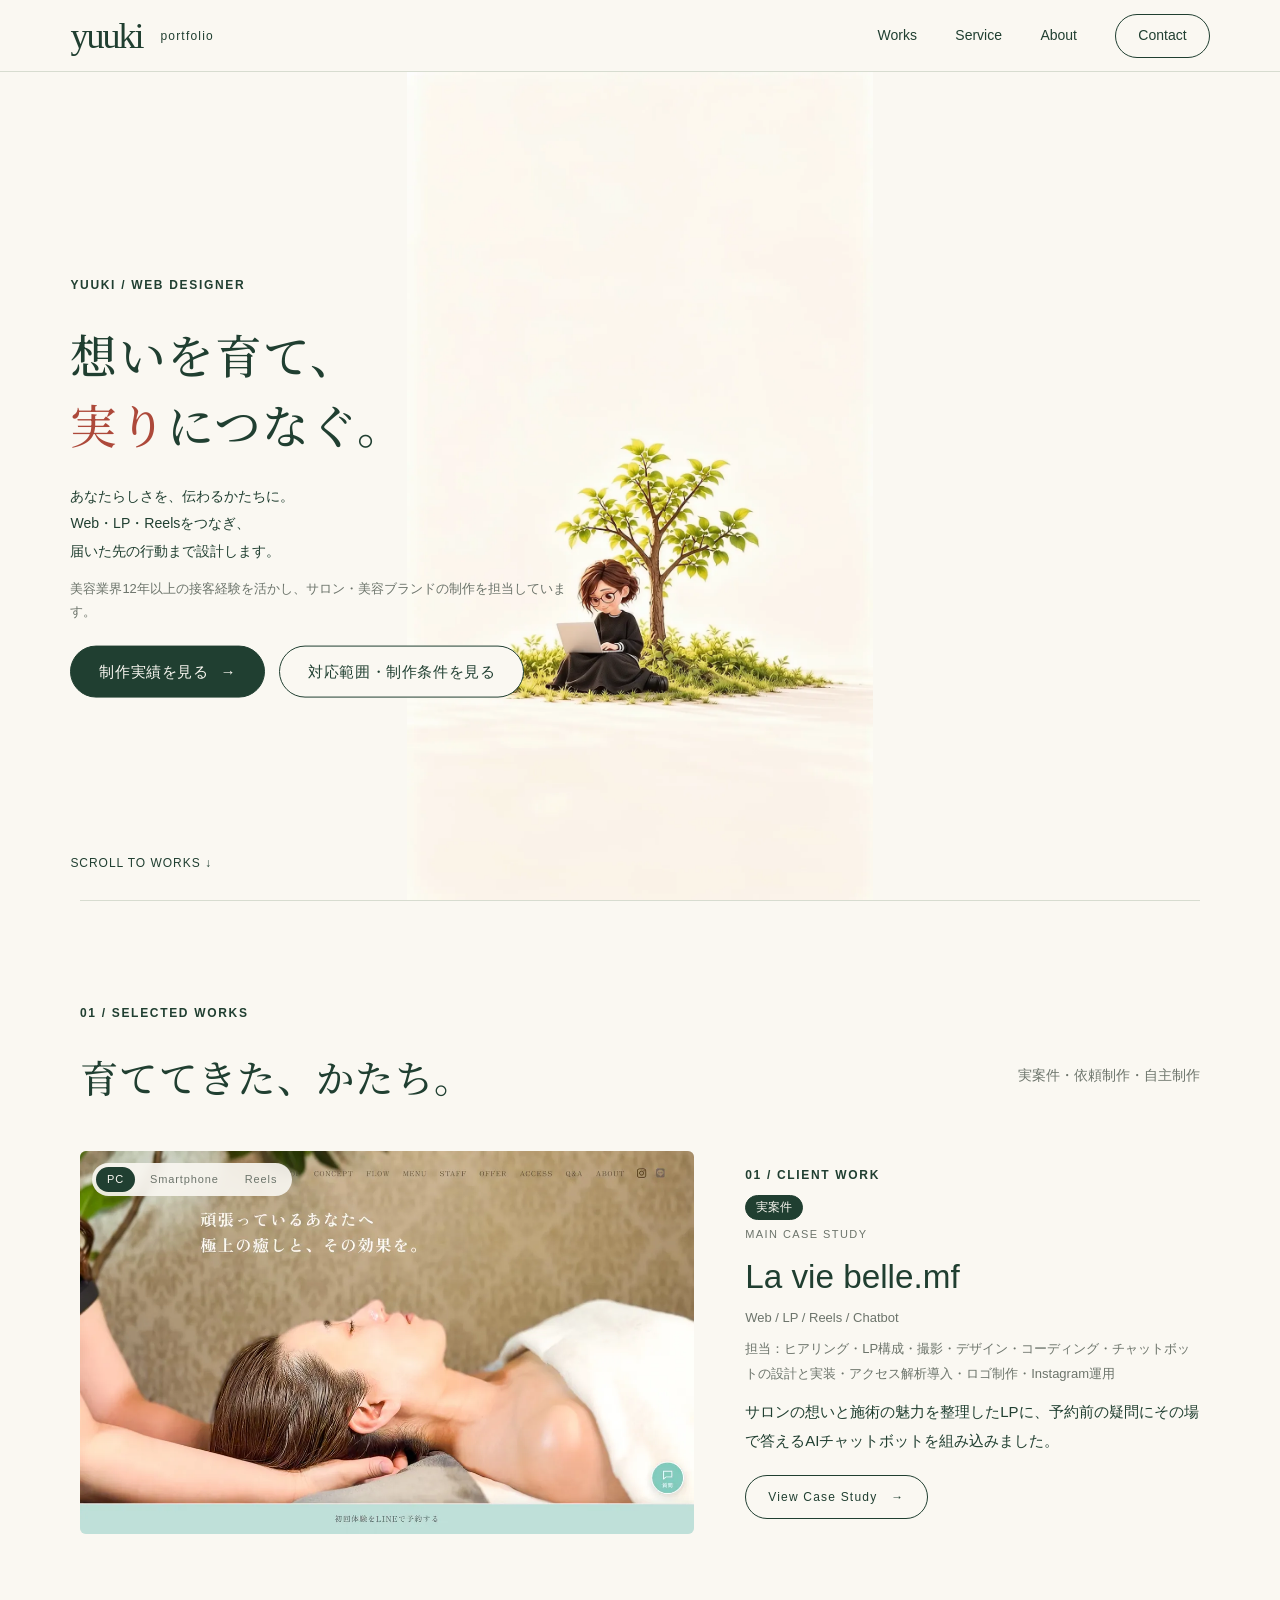
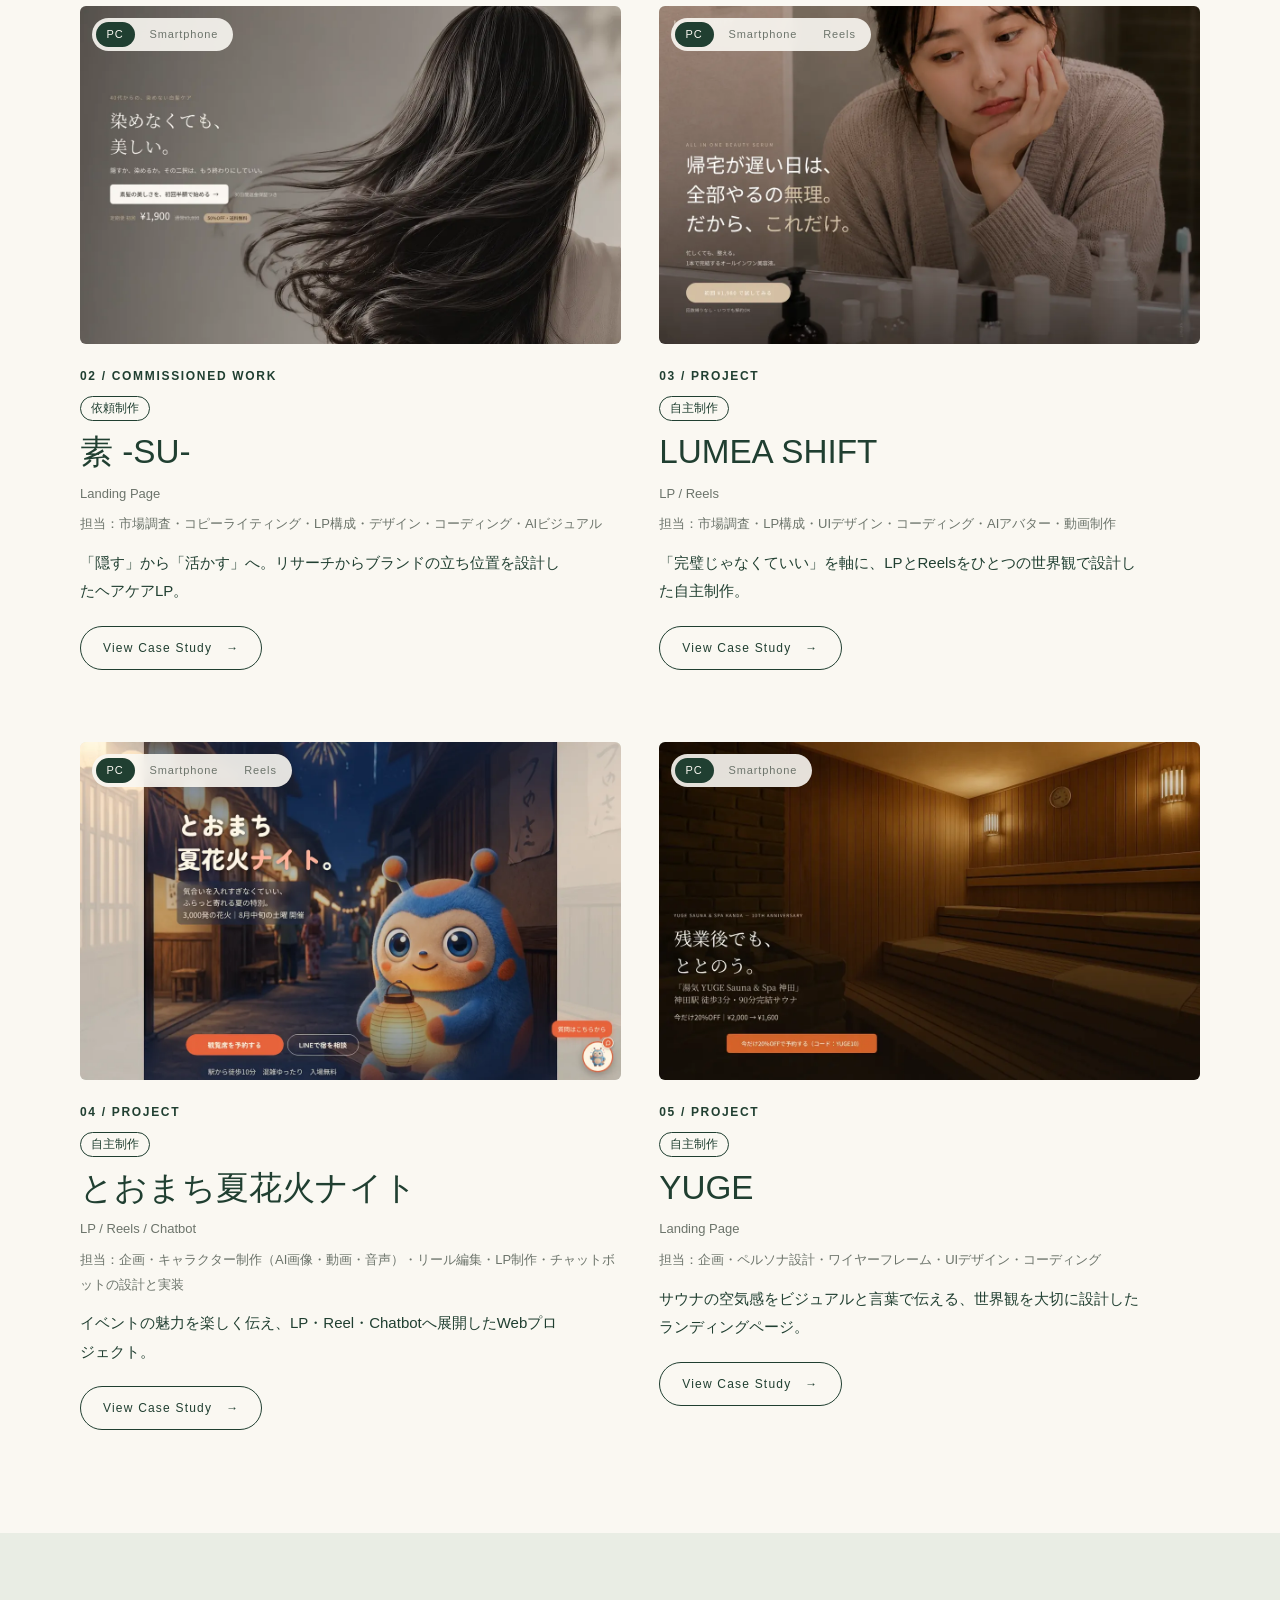
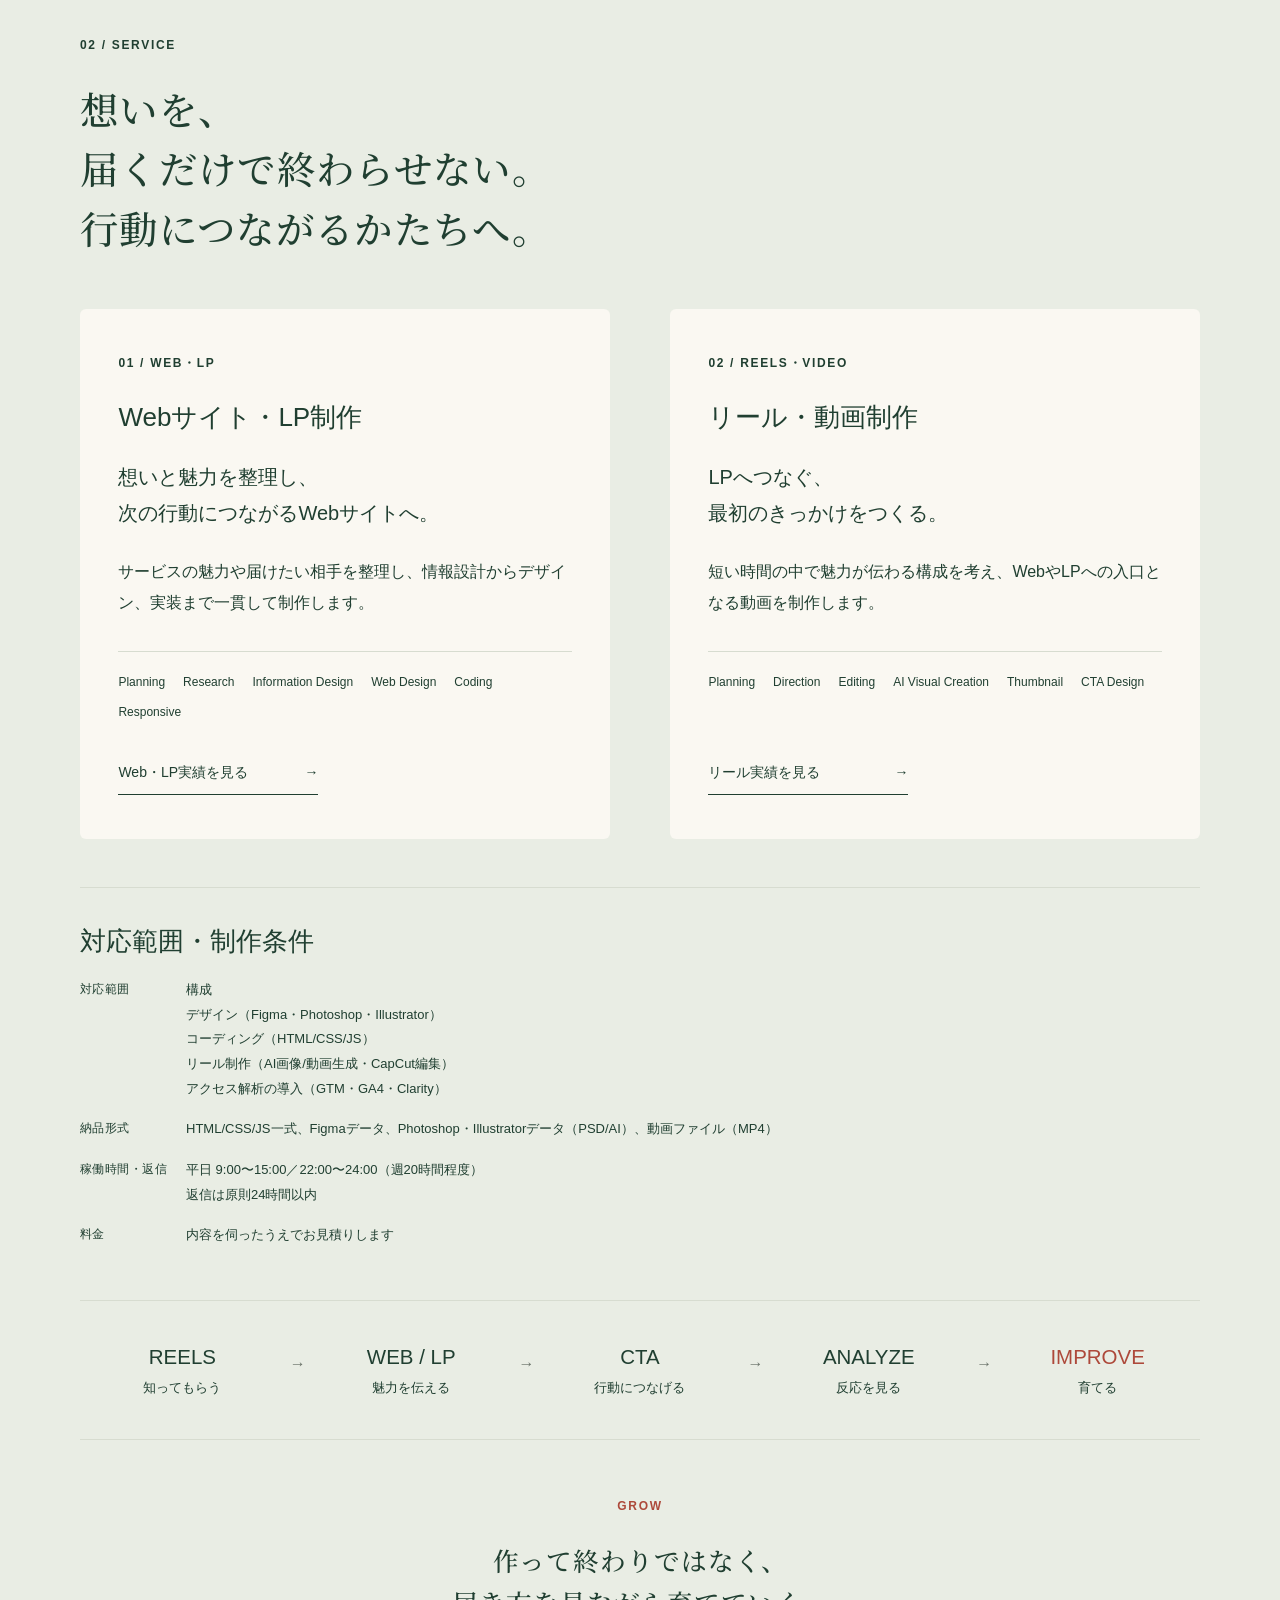
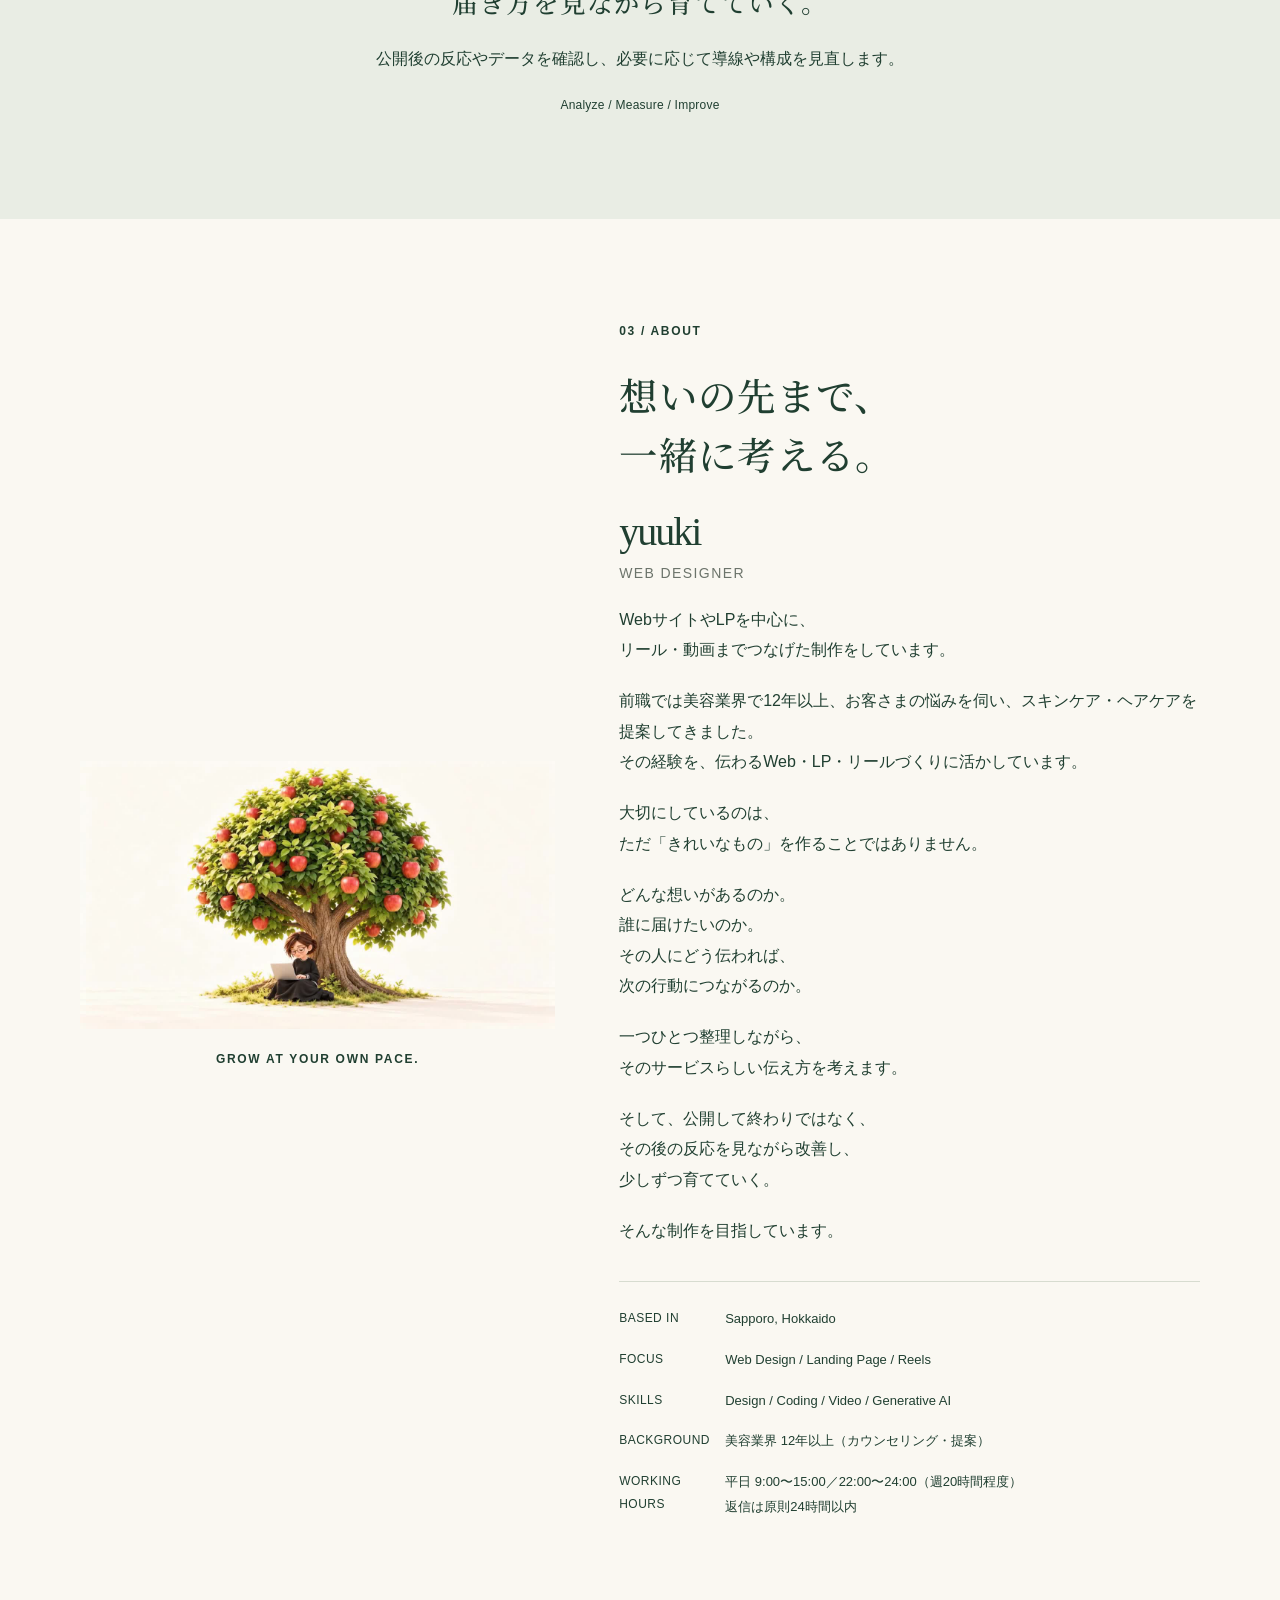
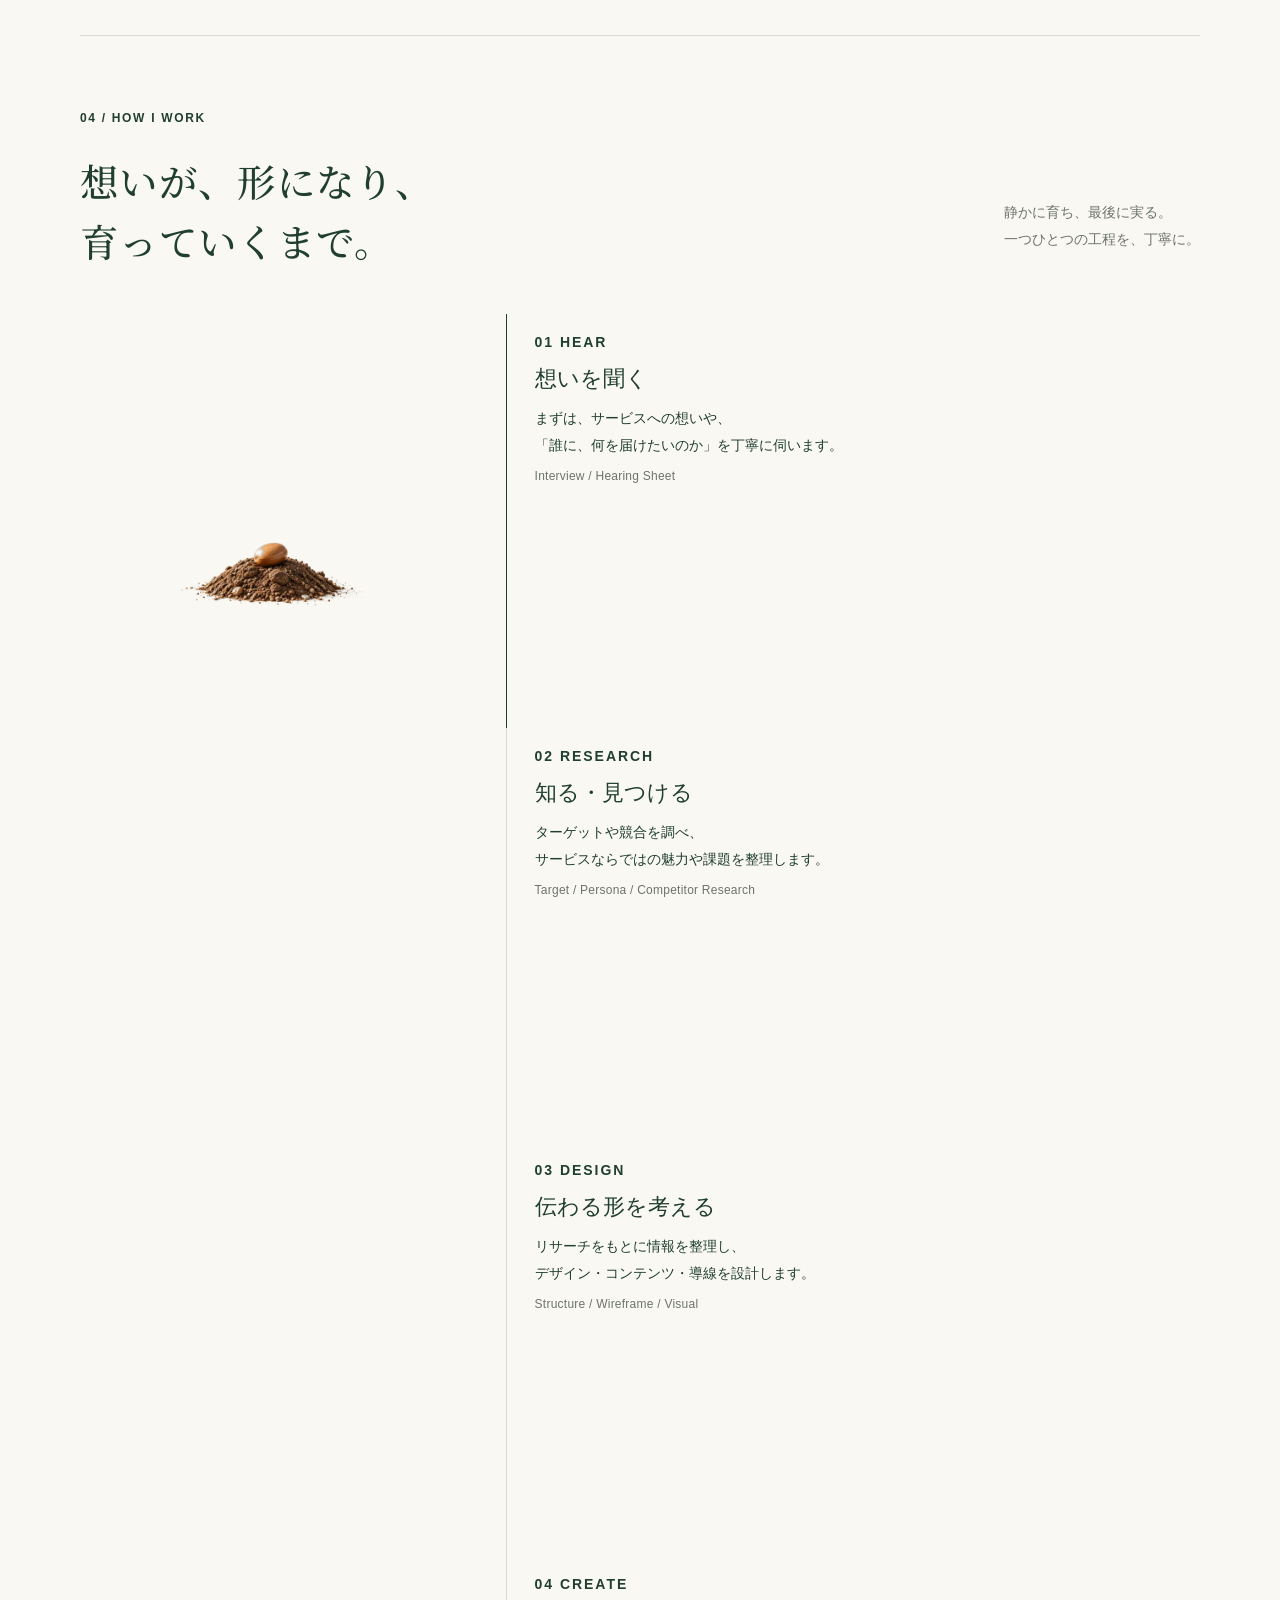
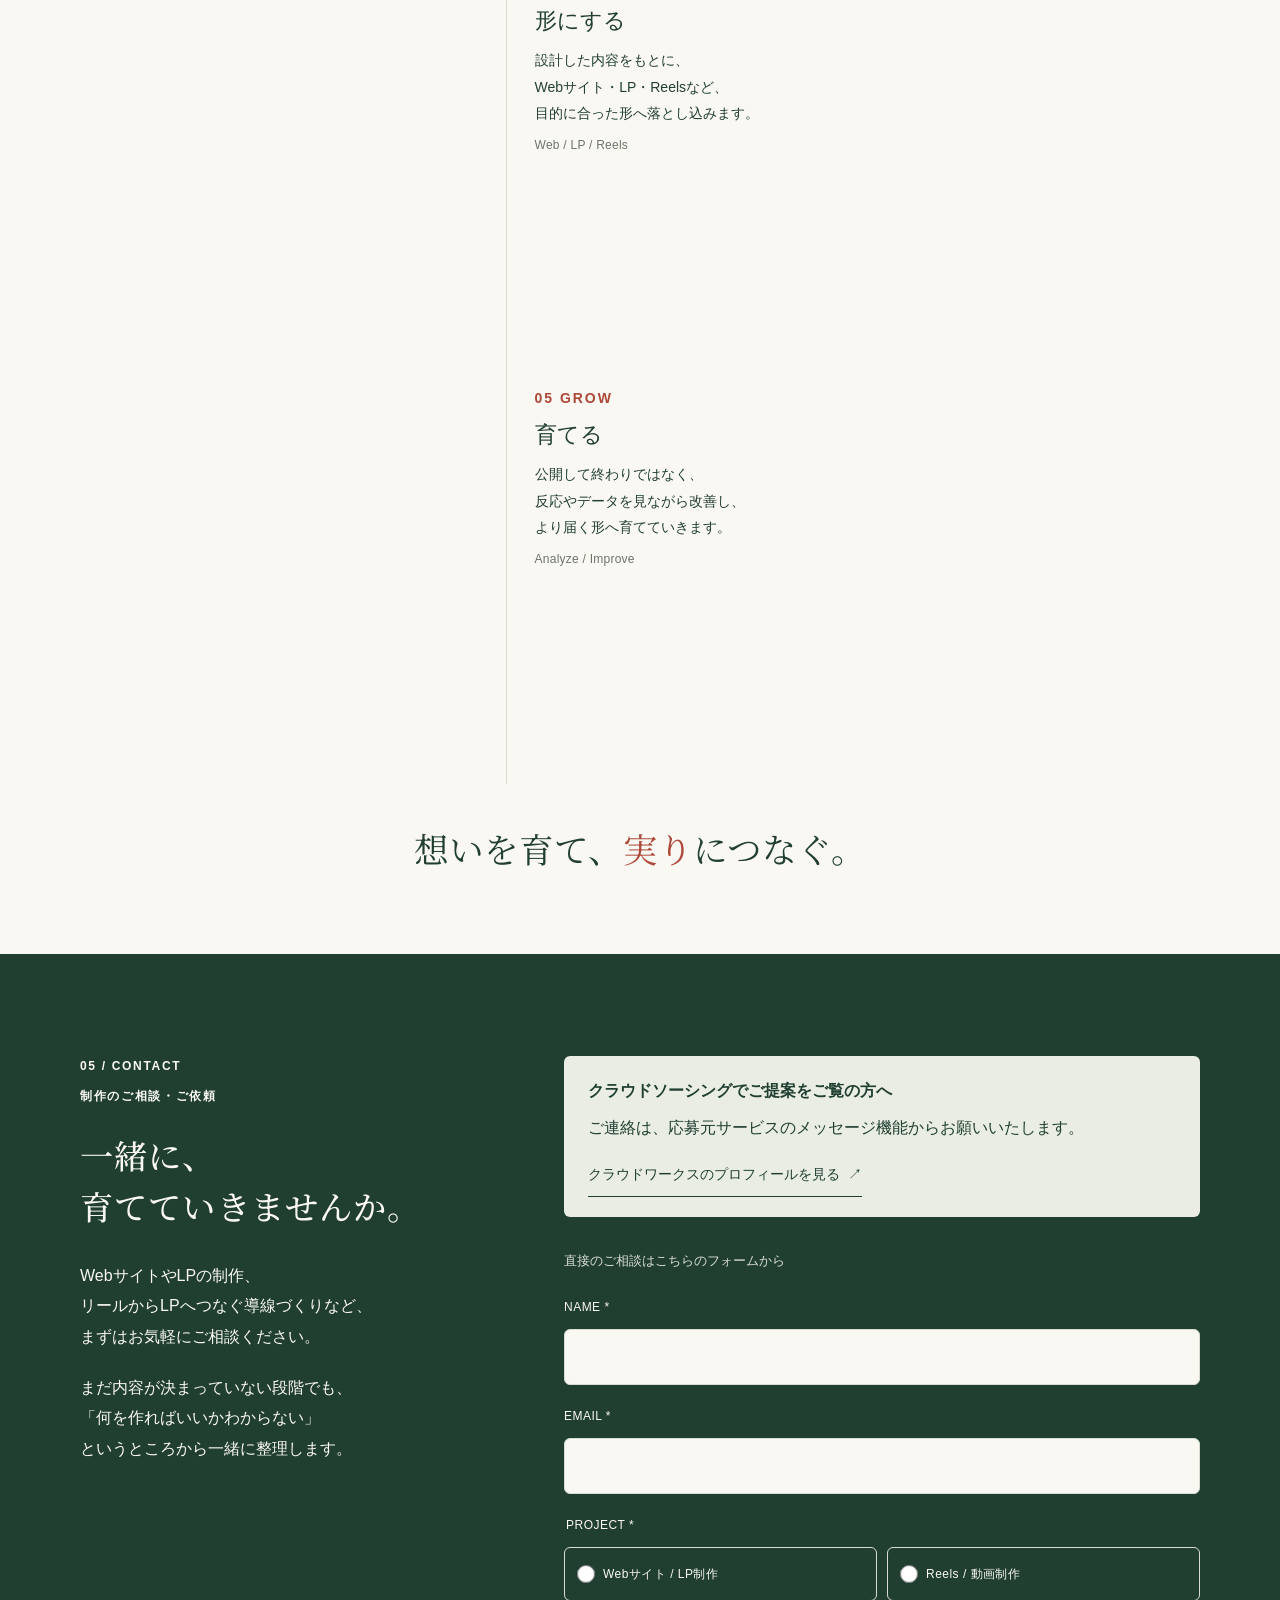
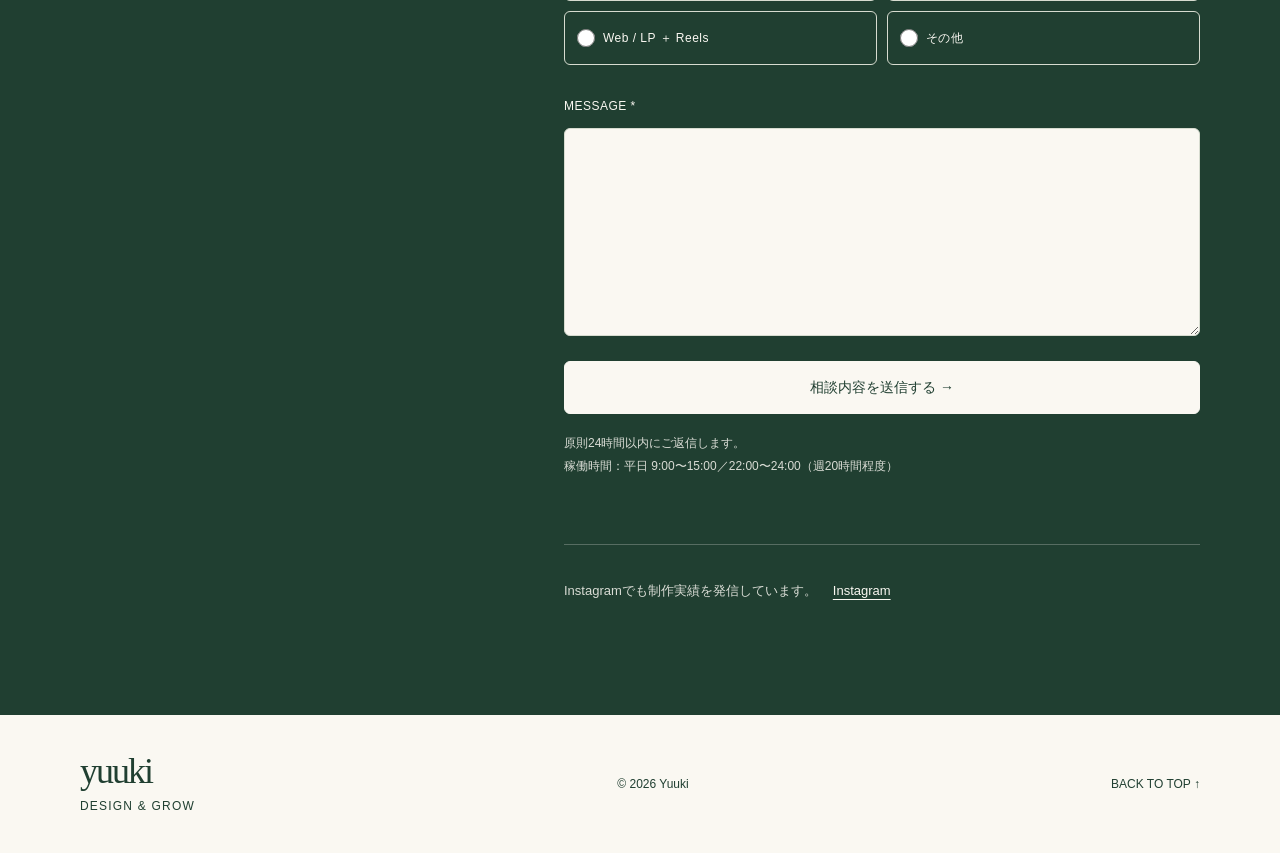
==== commit d44e95f7: "ヘッダーのロゴを「yuuki」＋小さな「portfolio」に変更（全6ページ） Co-Authored-By: Claude Opus 5.5 <noreply@anthropic.com>" ====
--- a/index.html
+++ b/index.html
@@ -41,7 +41,7 @@
   <body>
     <a class="skip" href="#main">本文へ移動</a>
     <header class="header">
-      <a class="brand" href="#home" aria-label="Yuuki トップ">yuuki</a>
+      <a class="brand" href="#home" aria-label="Yuuki Portfolio トップ">yuuki<span>portfolio</span></a>
       <button class="menu-toggle" type="button" aria-expanded="false" aria-controls="main-navigation" hidden>MENU</button>
       <nav aria-label="メインナビゲーション" id="main-navigation">
         <a href="#works">Works</a>
--- a/style.css
+++ b/style.css
@@ -264,8 +264,12 @@
 .project-option:has(input:checked) { background: var(--paper); color: var(--ink); }
 .project-option input { accent-color: var(--ink); width: 18px; height: 18px; flex-shrink: 0; margin: 0; }
 .project-option input:focus-visible { outline-color: var(--red); }
-.contact .cta { margin-top: 15px; background: var(--paper); color: var(--ink); border-color: var(--paper); cursor: pointer; }
+.contact .cta { margin-top: 15px; background: var(--paper); color: var(--ink); border-color: var(--paper); cursor: pointer; transition: opacity .3s; }
 .contact .cta:disabled { opacity: .6; cursor: wait; }
+/* 送信ボタン：マウスを乗せたら少し薄くする（FVの「制作実績を見る」と同じ .85）。送信中（disabled）は .6 のまま */
+@media (hover: hover) {
+  .contact .cta:hover:not(:disabled) { opacity: .85; }
+}
 #form-status { font-size: 13px; margin: 5px 0 0; min-height: 1.5em; }
 #contact-result { padding: 28px; border: 1px solid var(--line); border-radius: 6px; }
 #contact-result h3 { font-size: 21px; font-family: var(--font-display); }
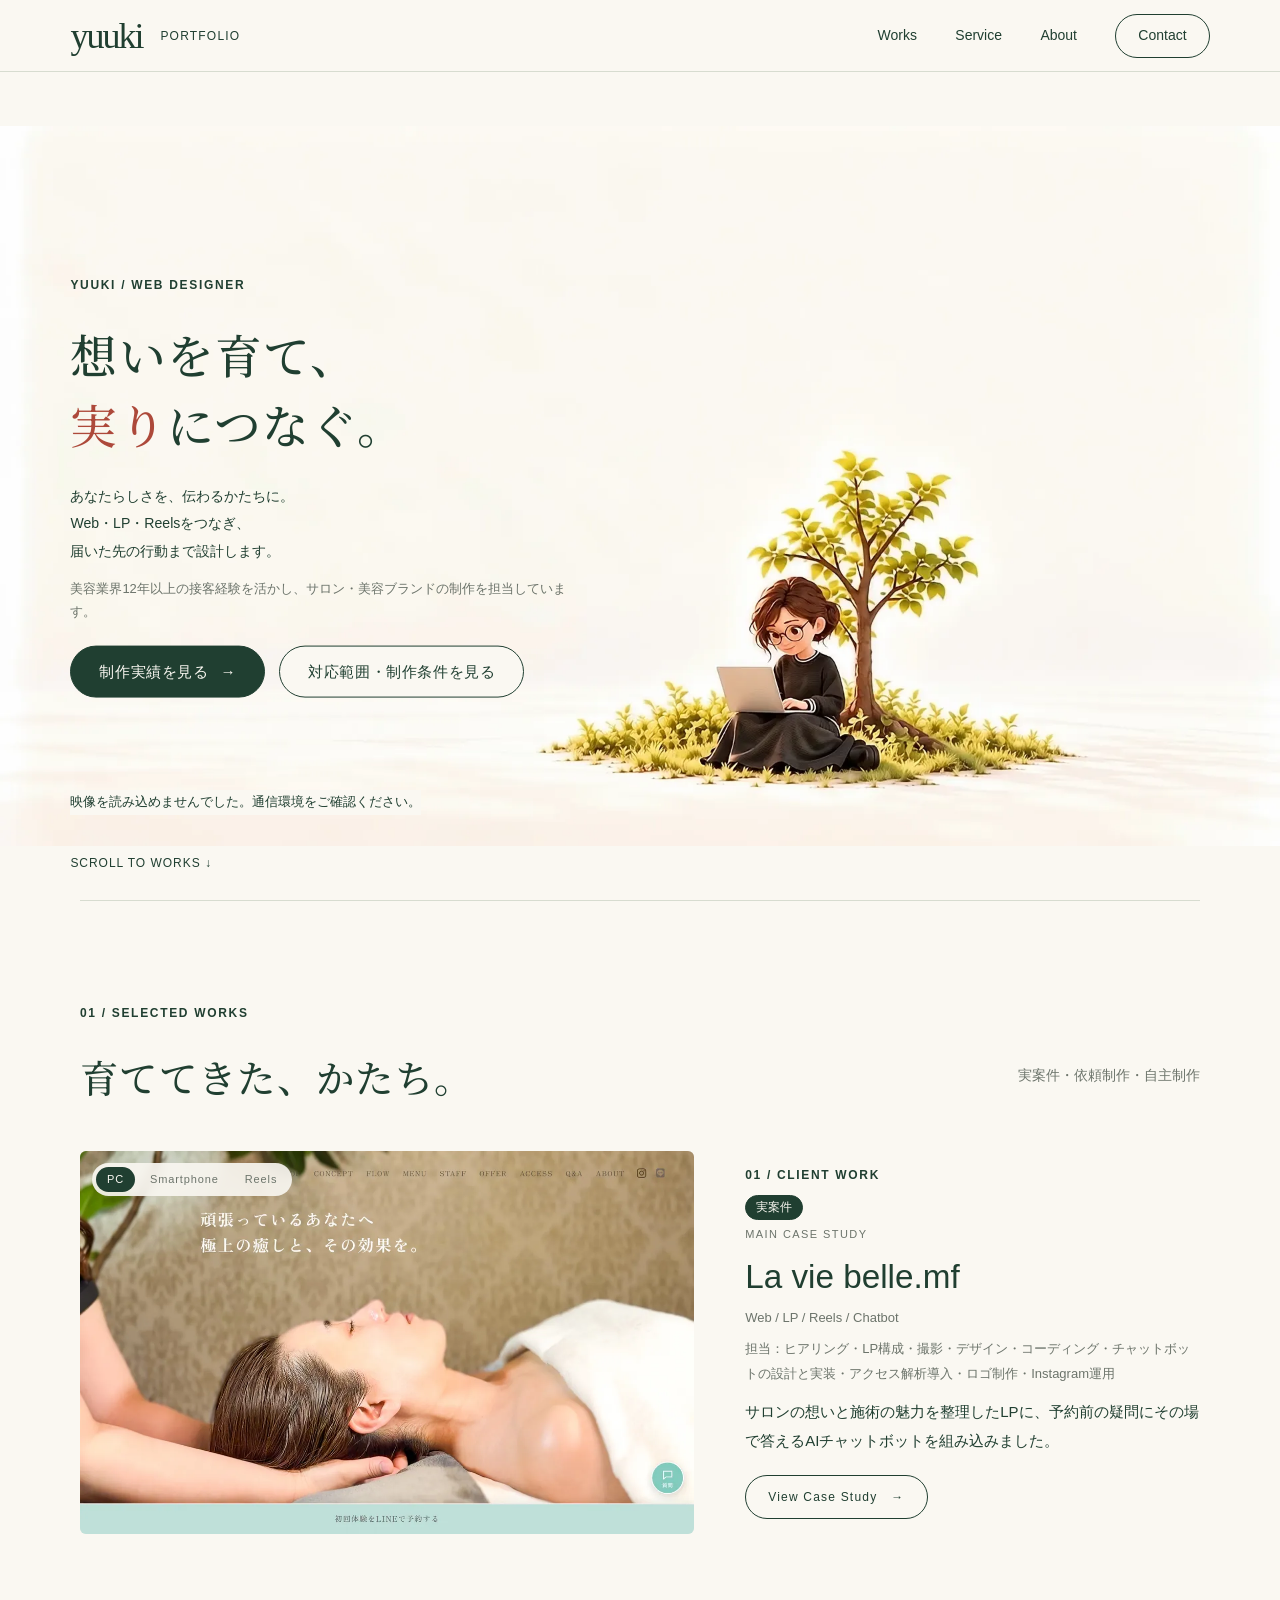
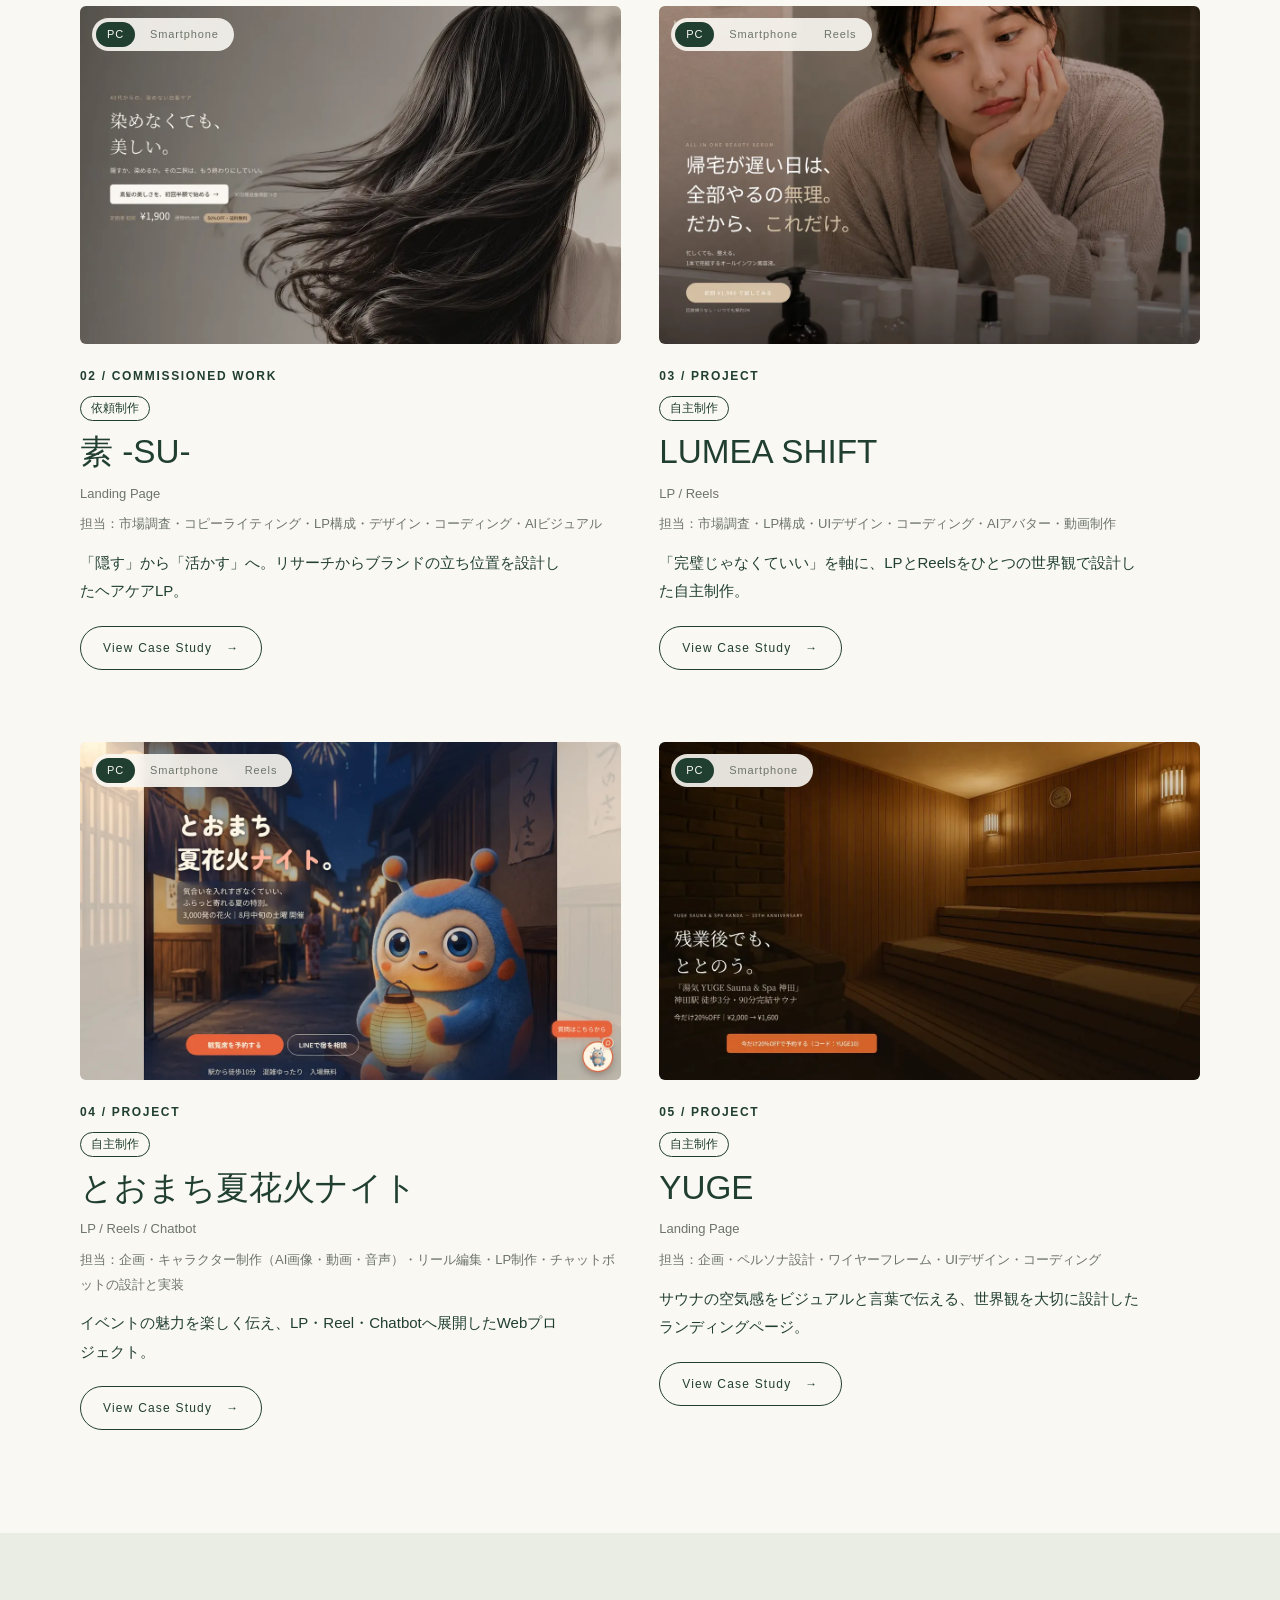
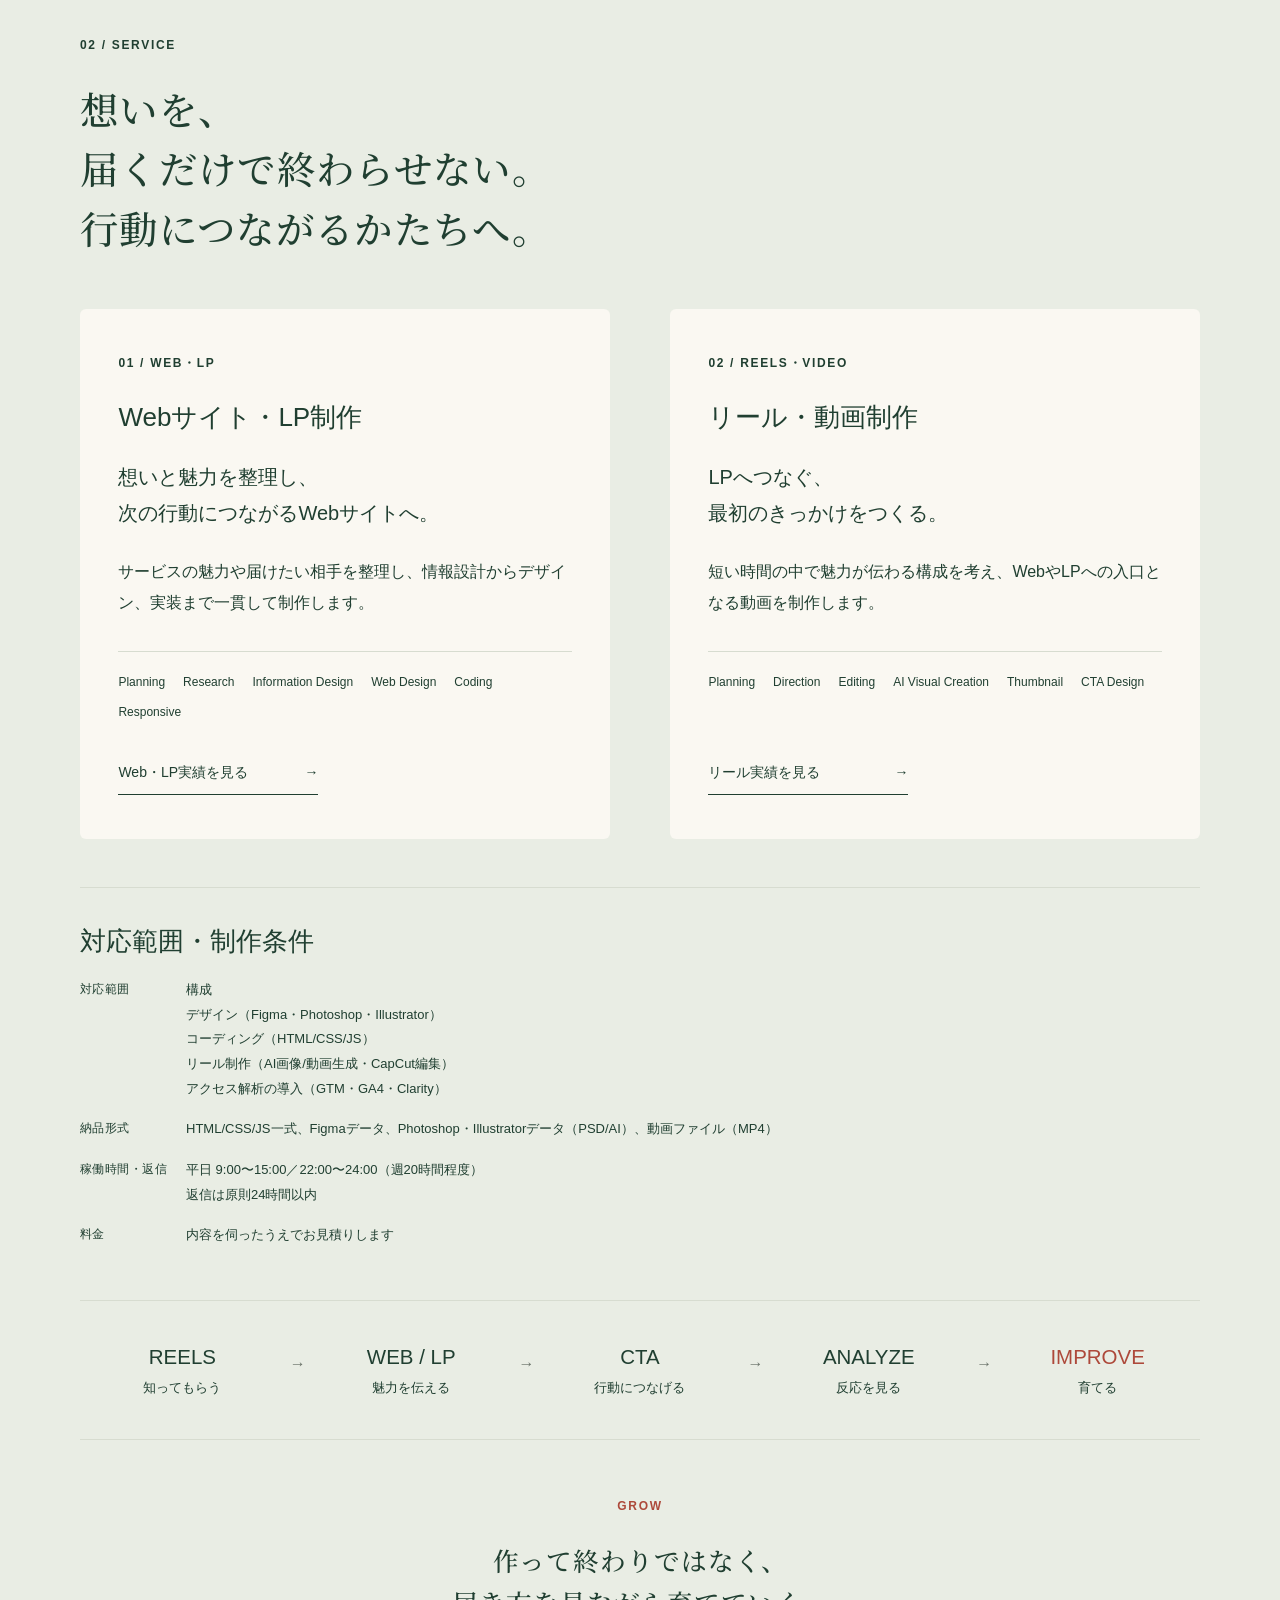
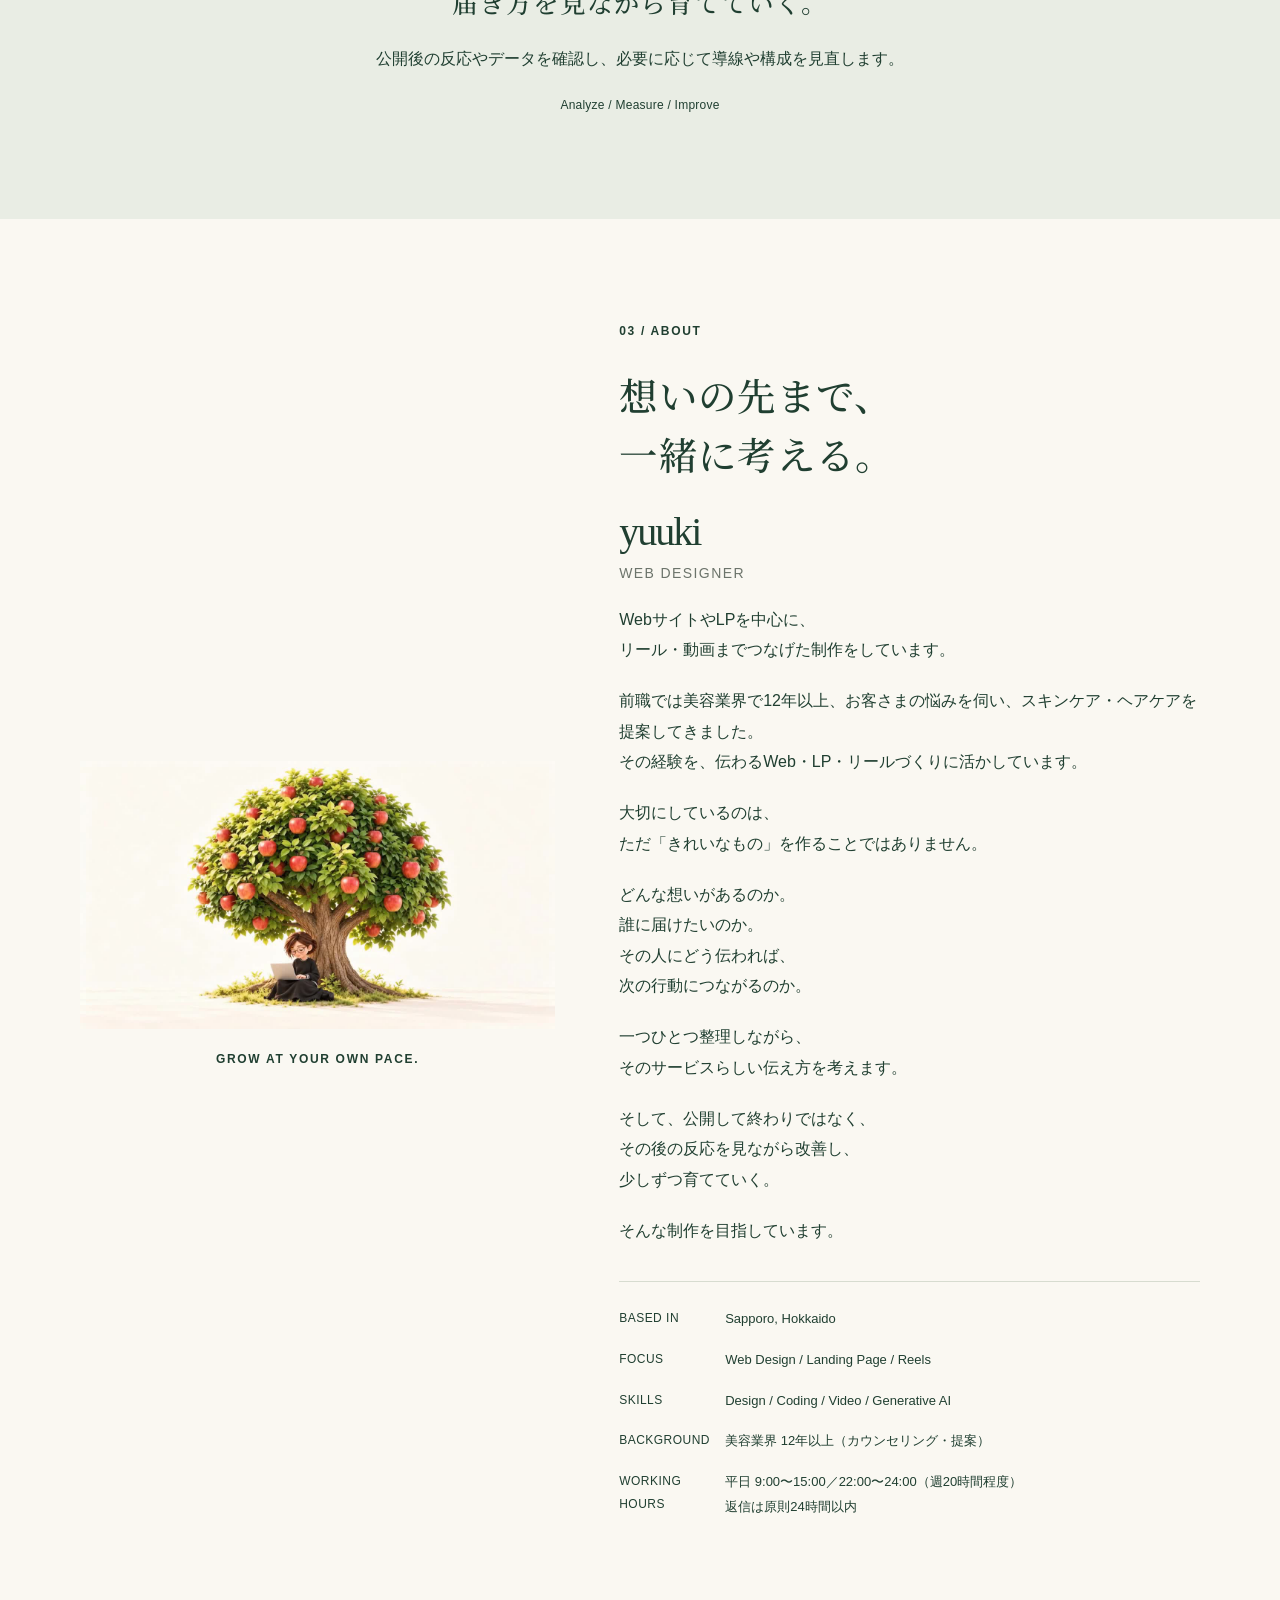
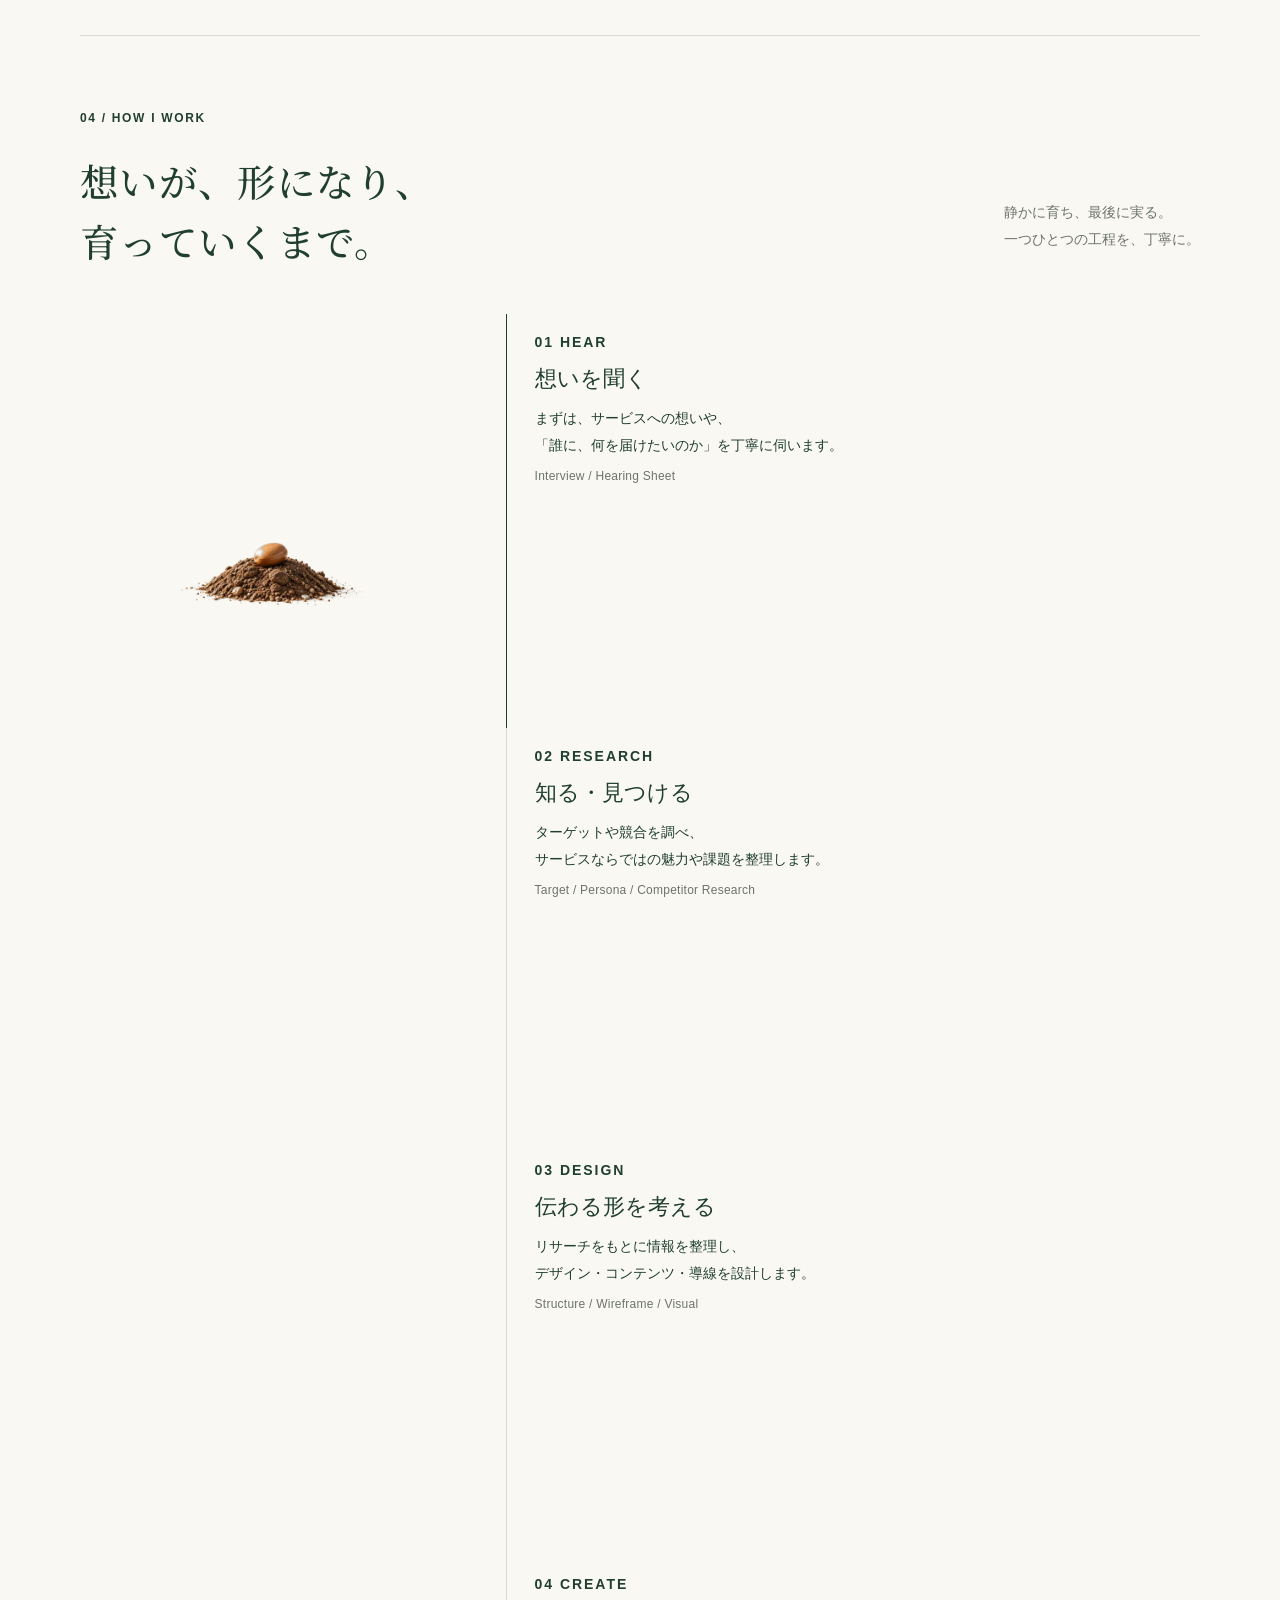
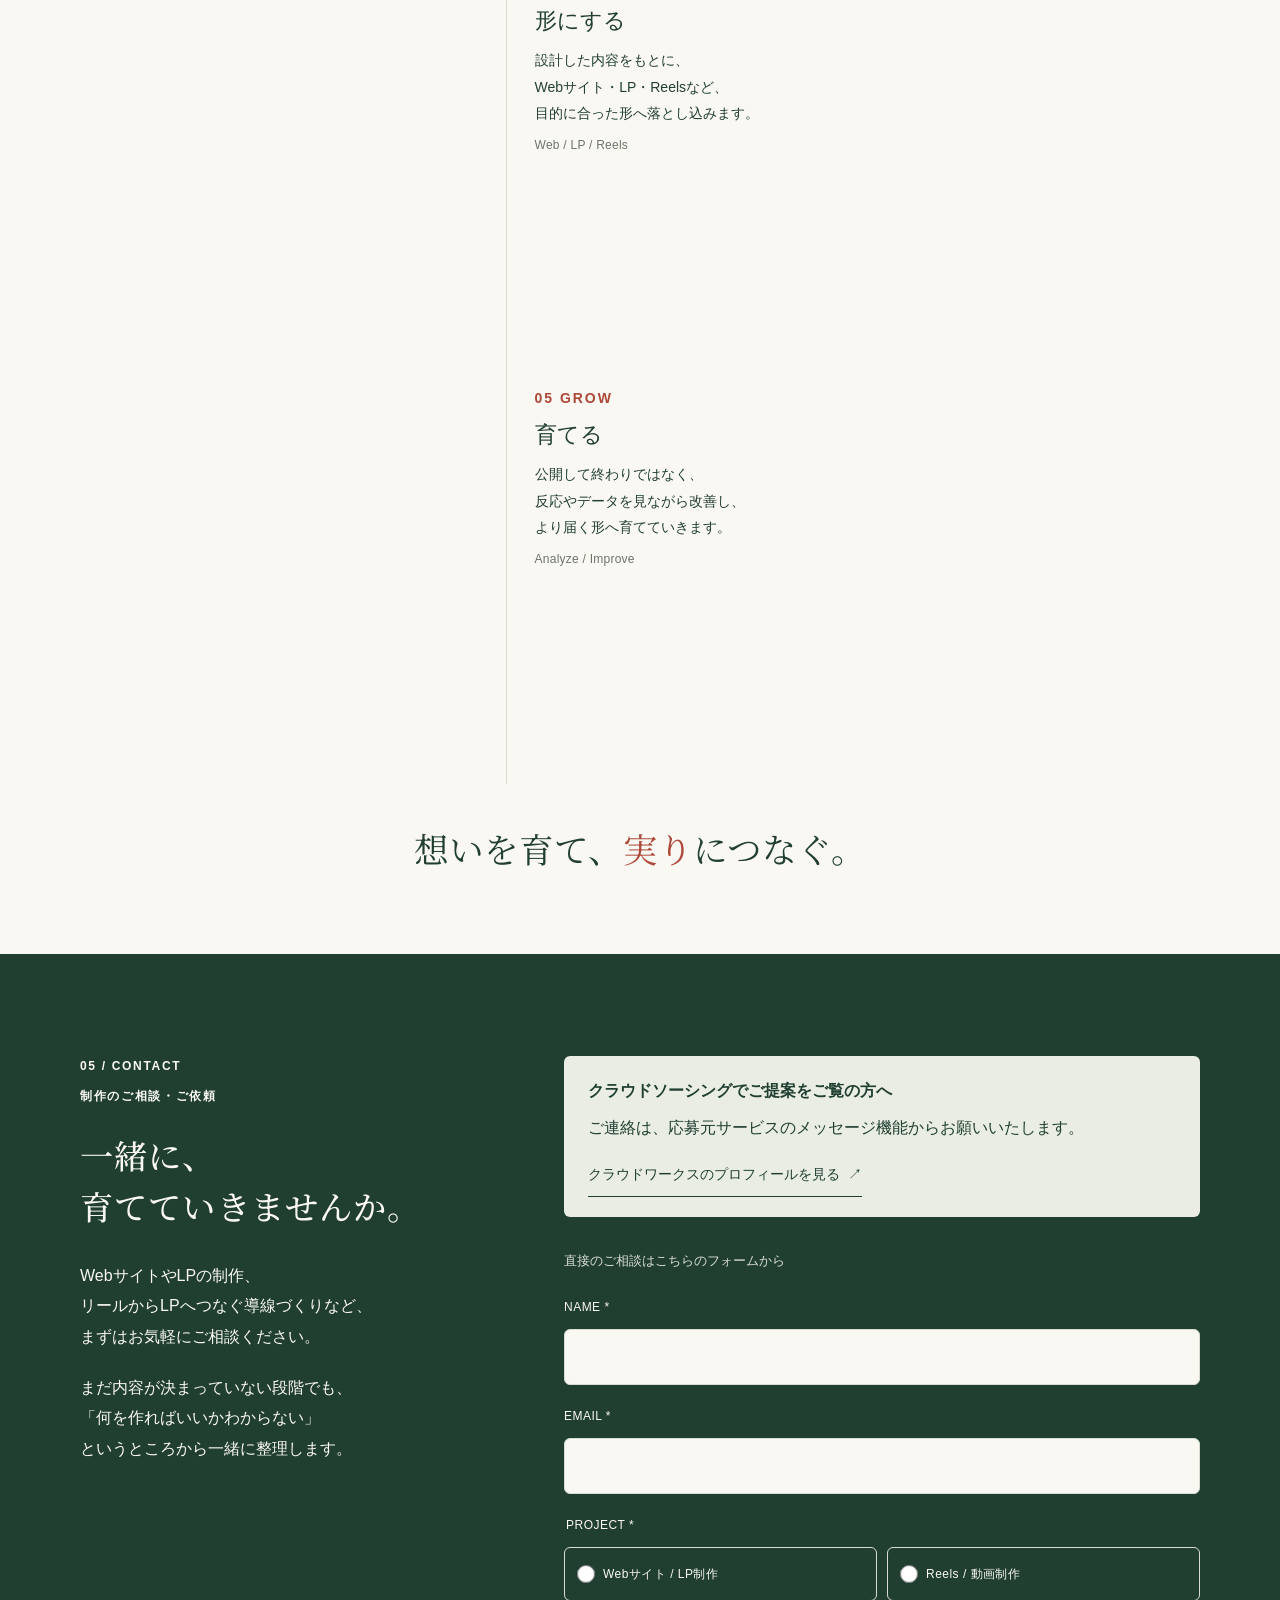
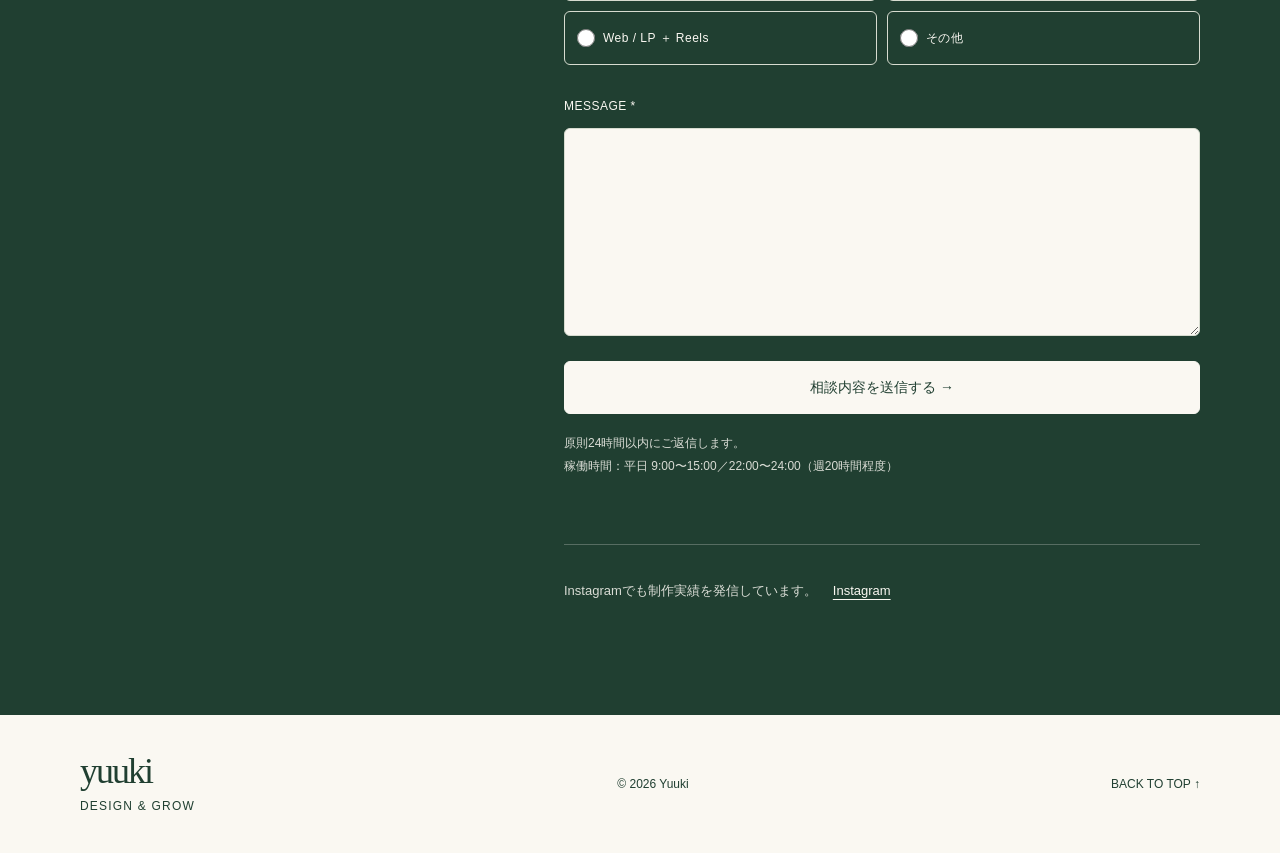
==== commit c9871f17: "ヘッダーのロゴ変更" ====
--- a/index.html
+++ b/index.html
@@ -41,7 +41,7 @@
   <body>
     <a class="skip" href="#main">本文へ移動</a>
     <header class="header">
-      <a class="brand" href="#home" aria-label="Yuuki Portfolio トップ">yuuki<span>portfolio</span></a>
+      <a class="brand" href="#home" aria-label="Yuuki Portfolio トップ">yuuki<span>PORTFOLIO</span></a>
       <button class="menu-toggle" type="button" aria-expanded="false" aria-controls="main-navigation" hidden>MENU</button>
       <nav aria-label="メインナビゲーション" id="main-navigation">
         <a href="#works">Works</a>
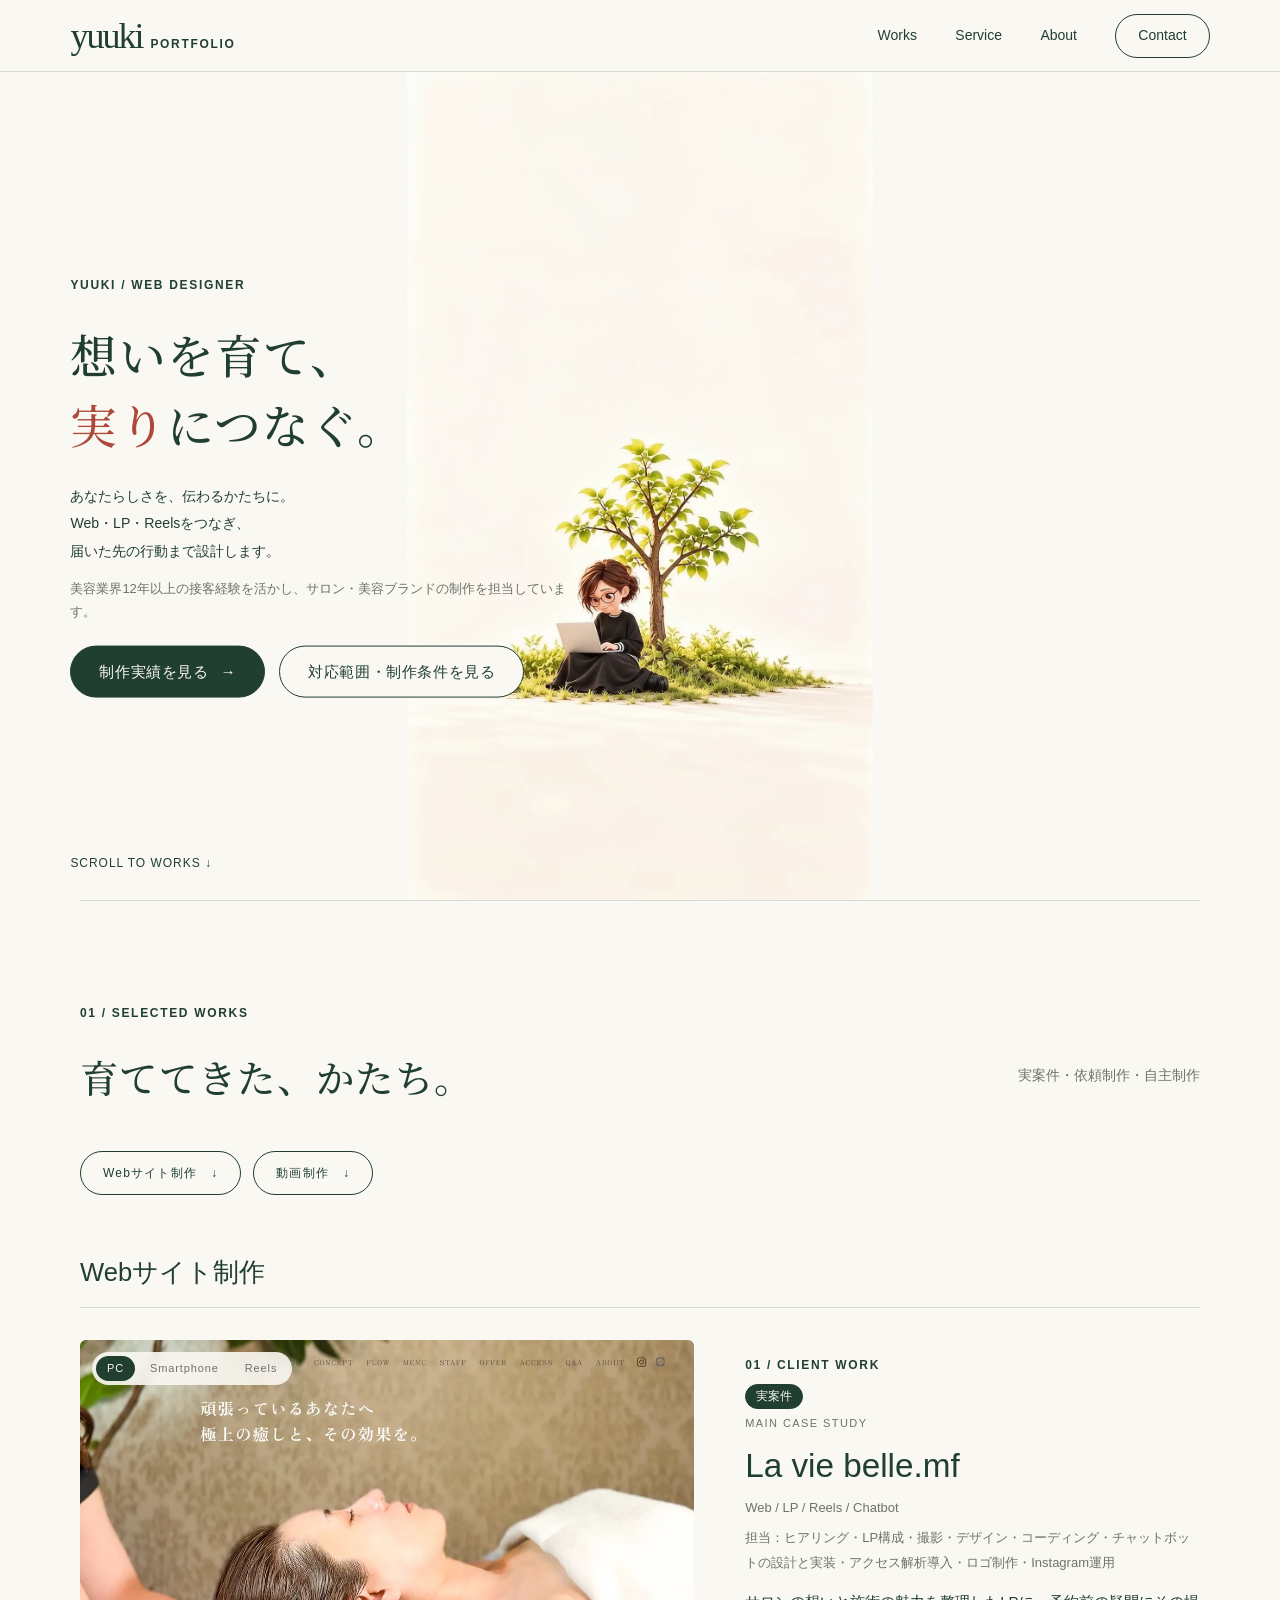
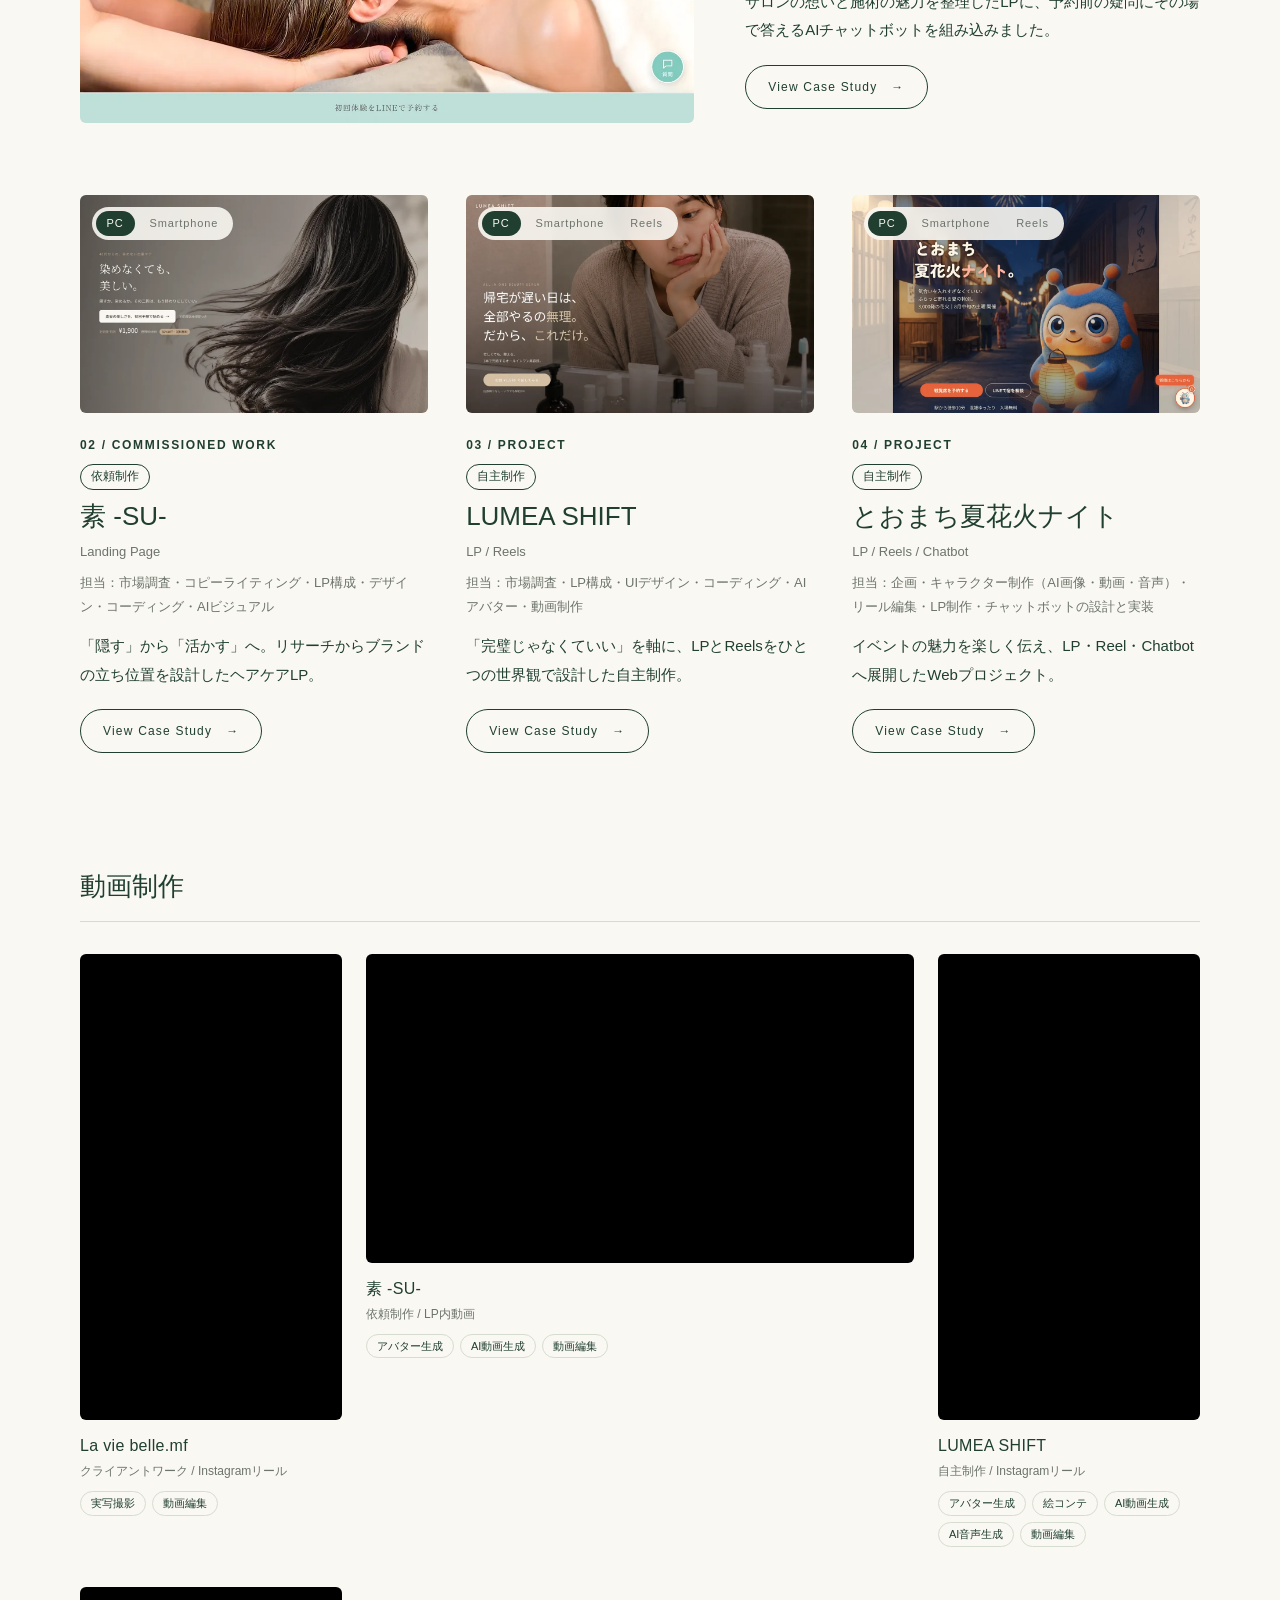
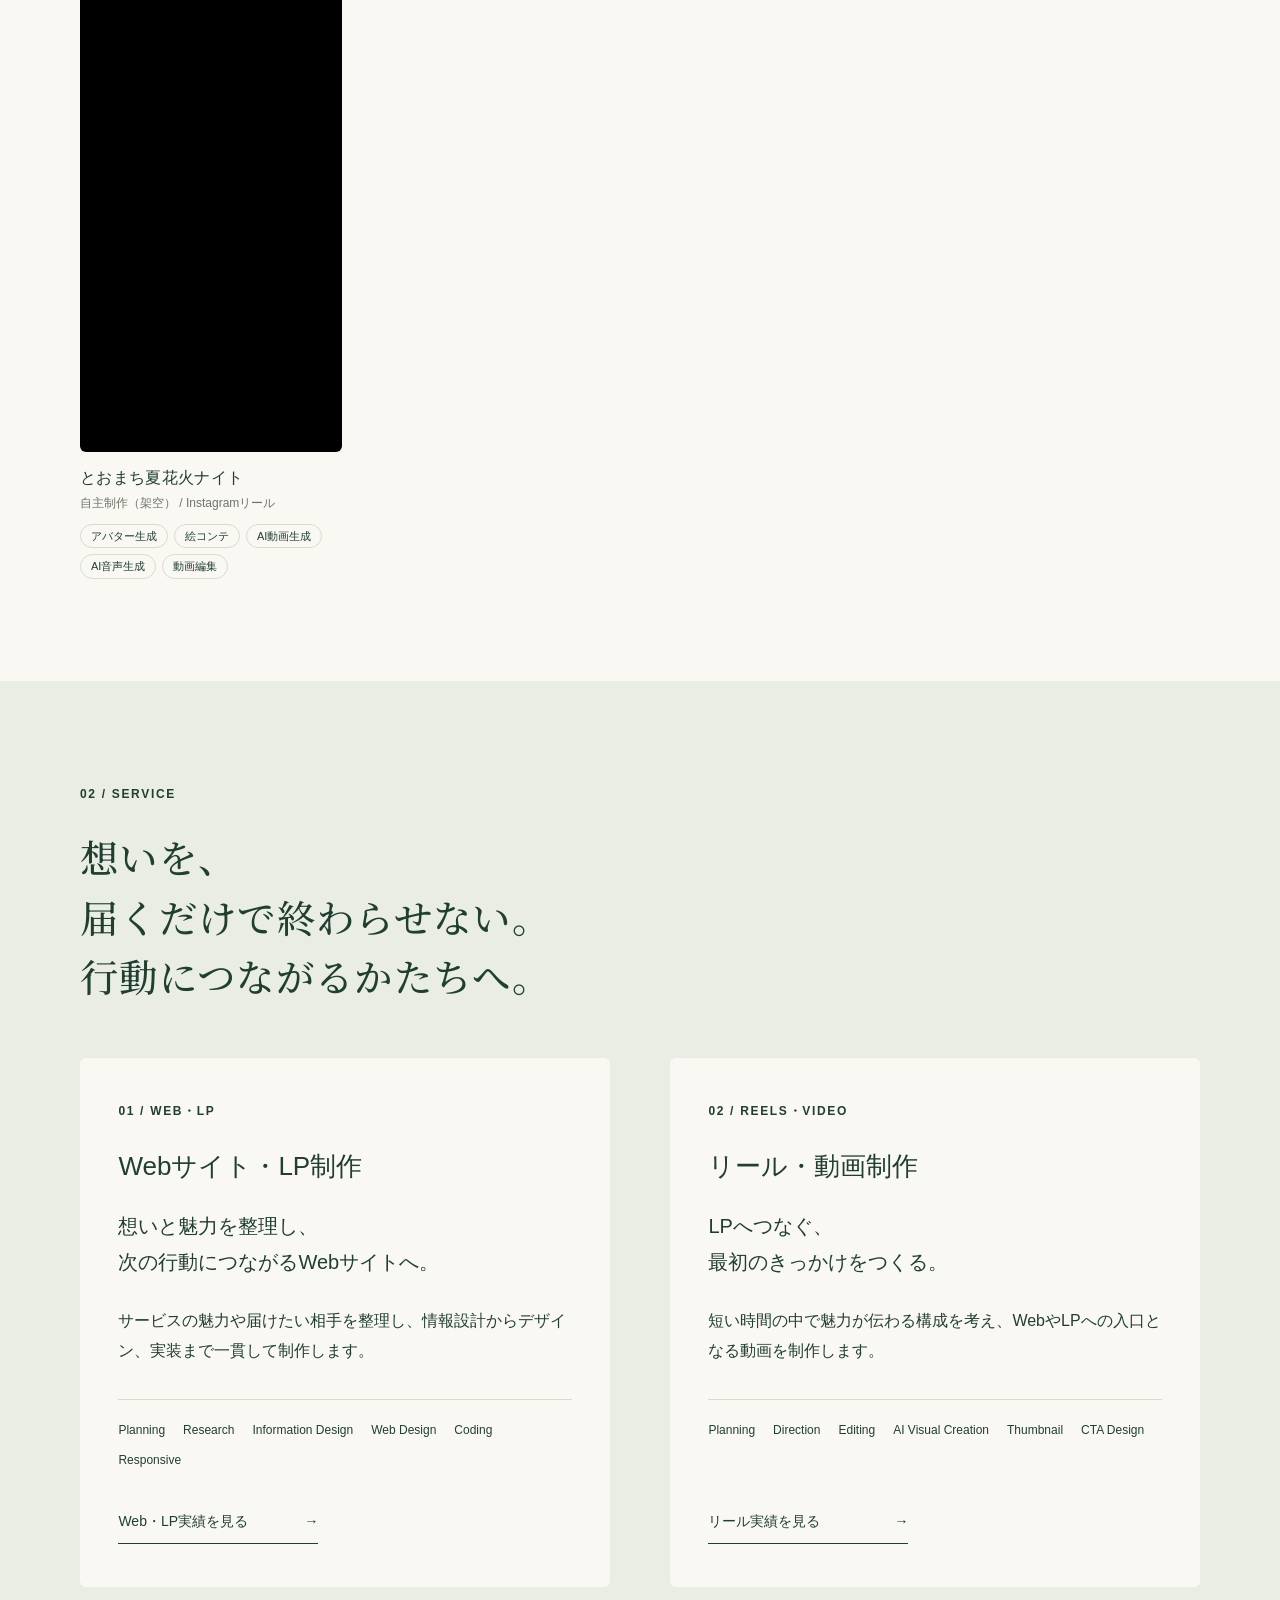
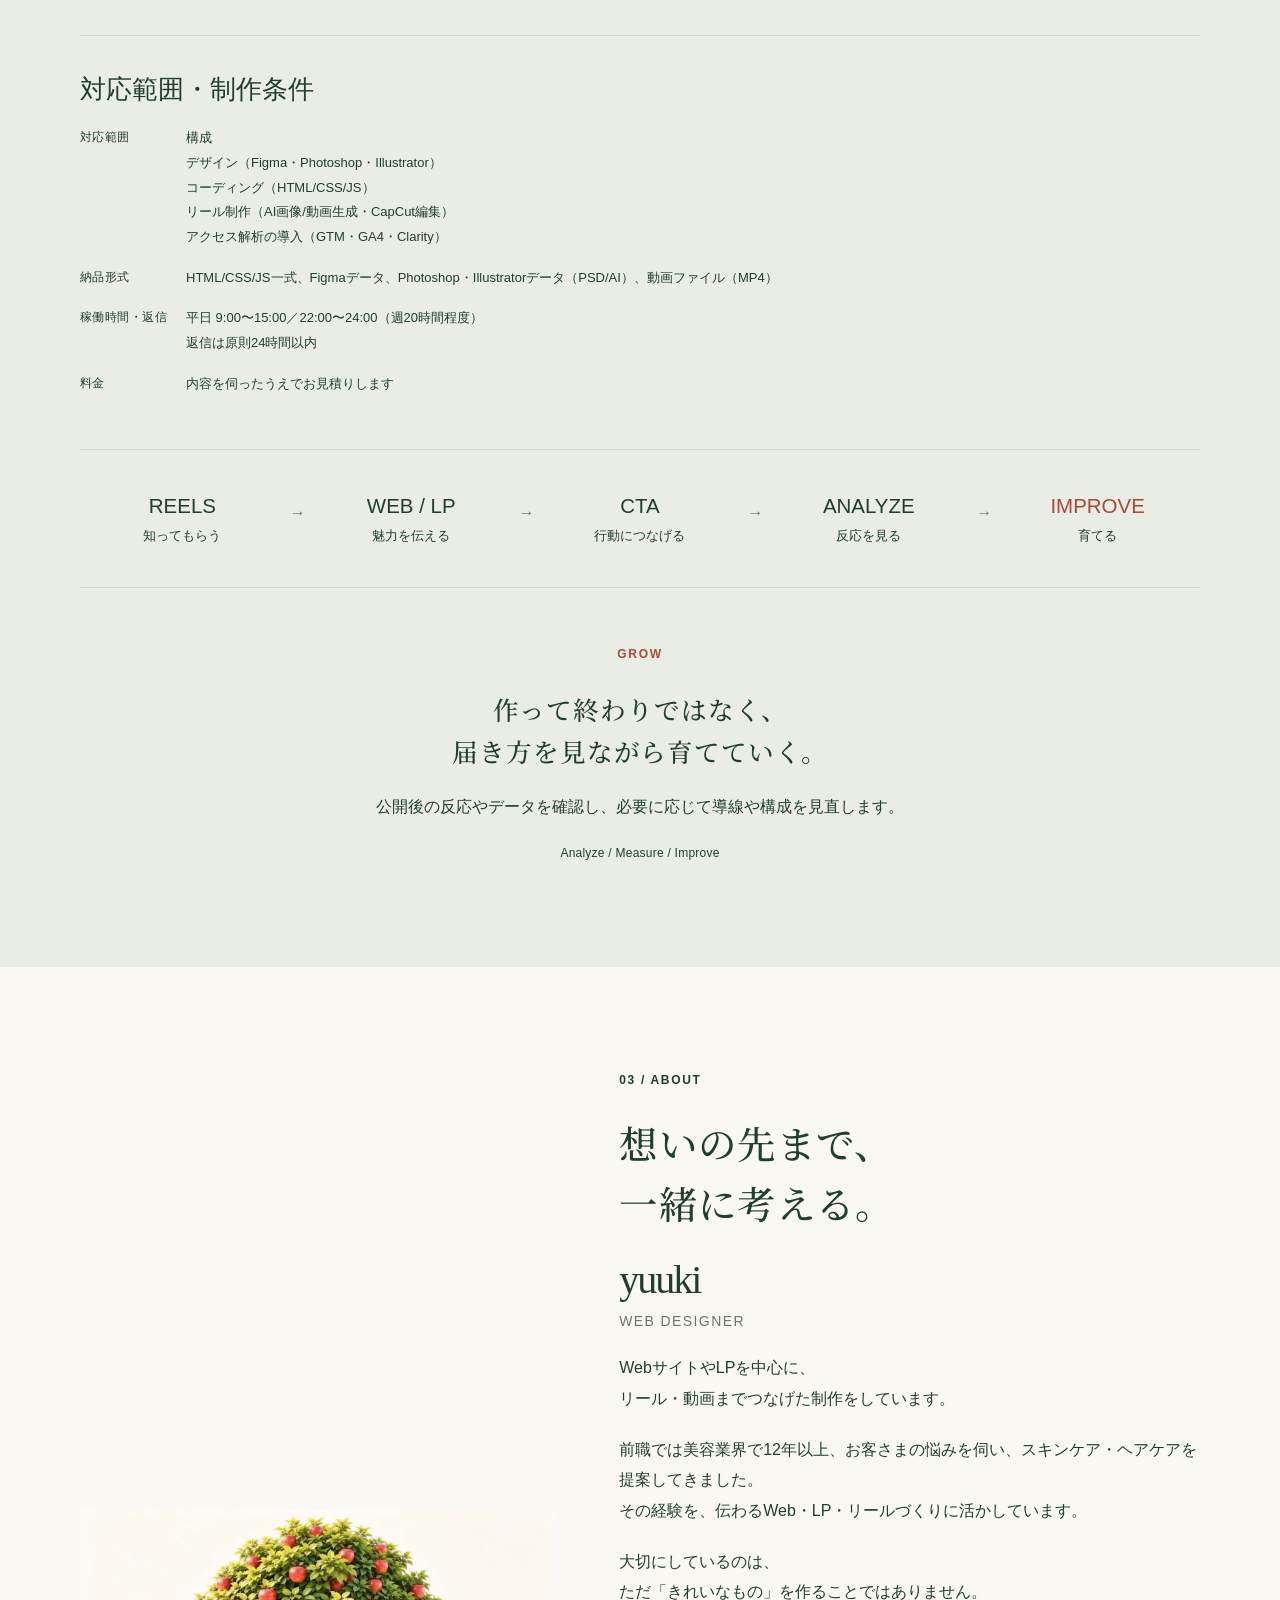
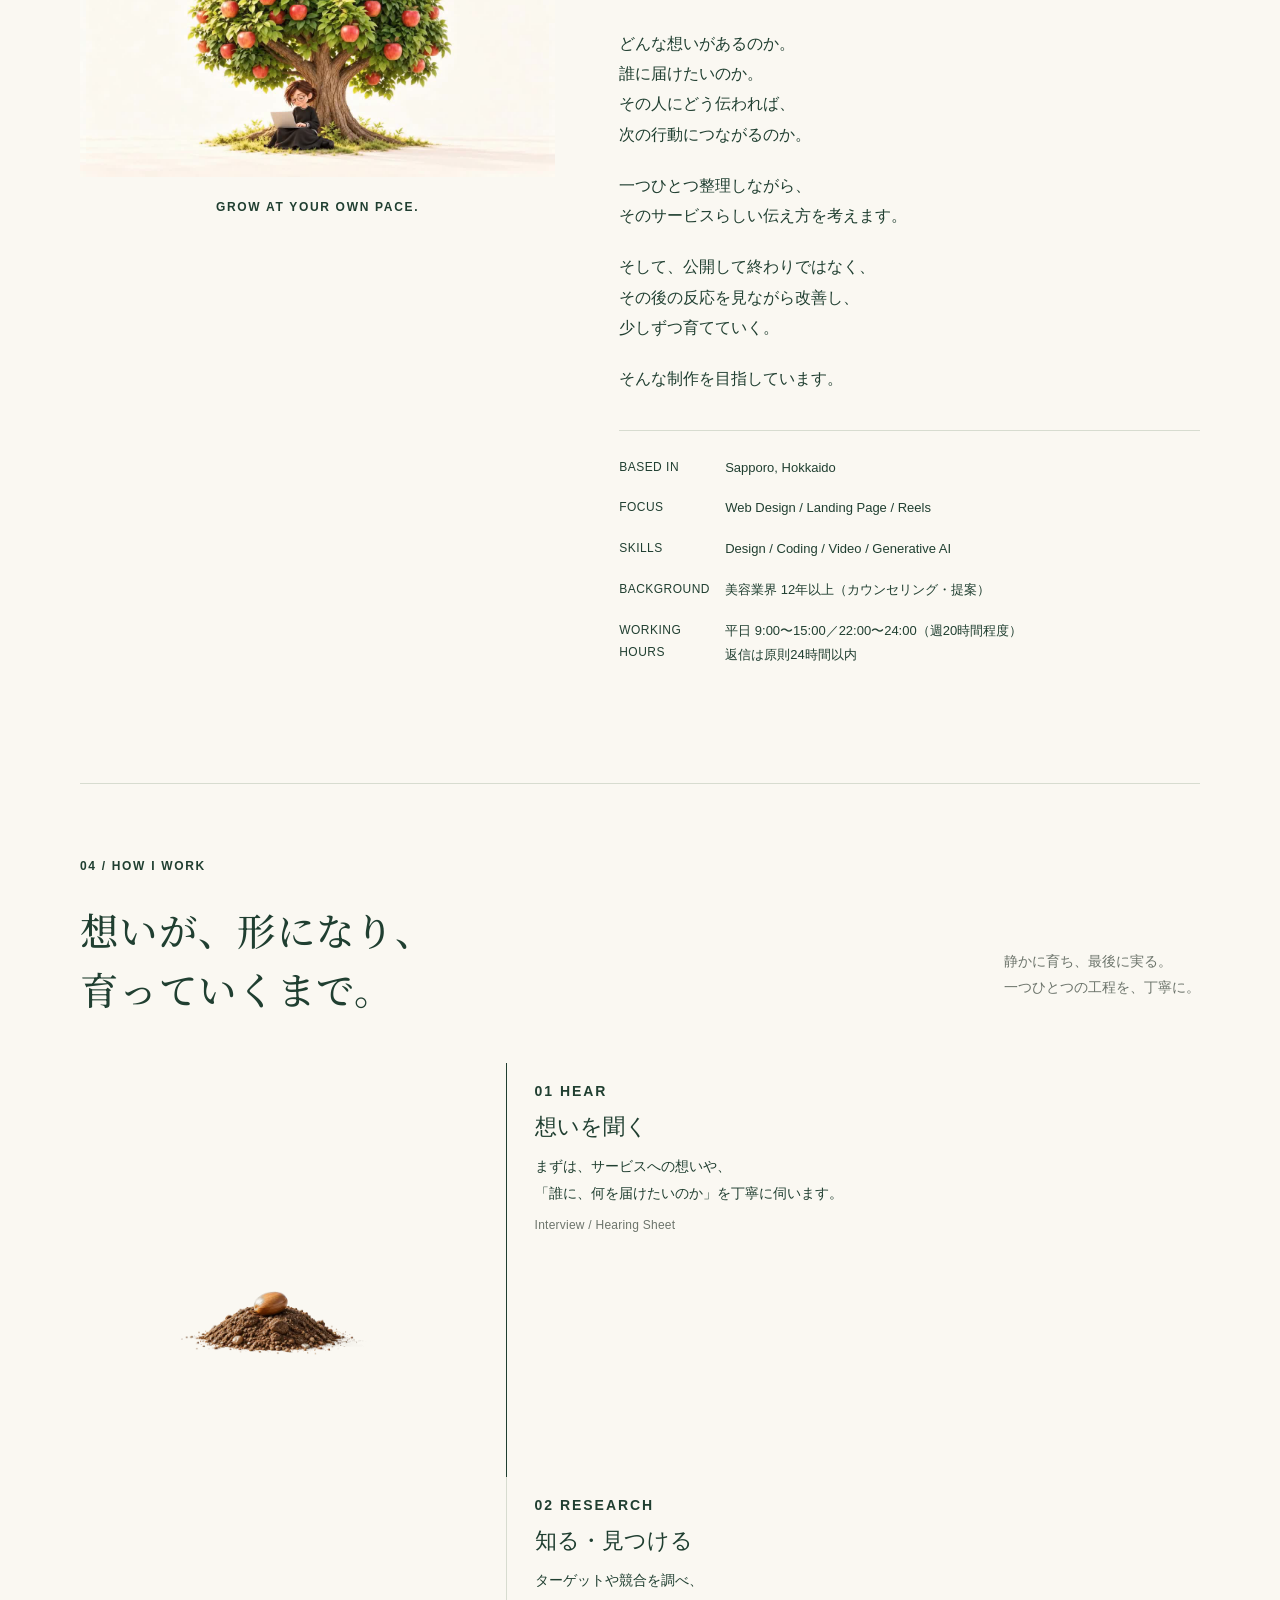
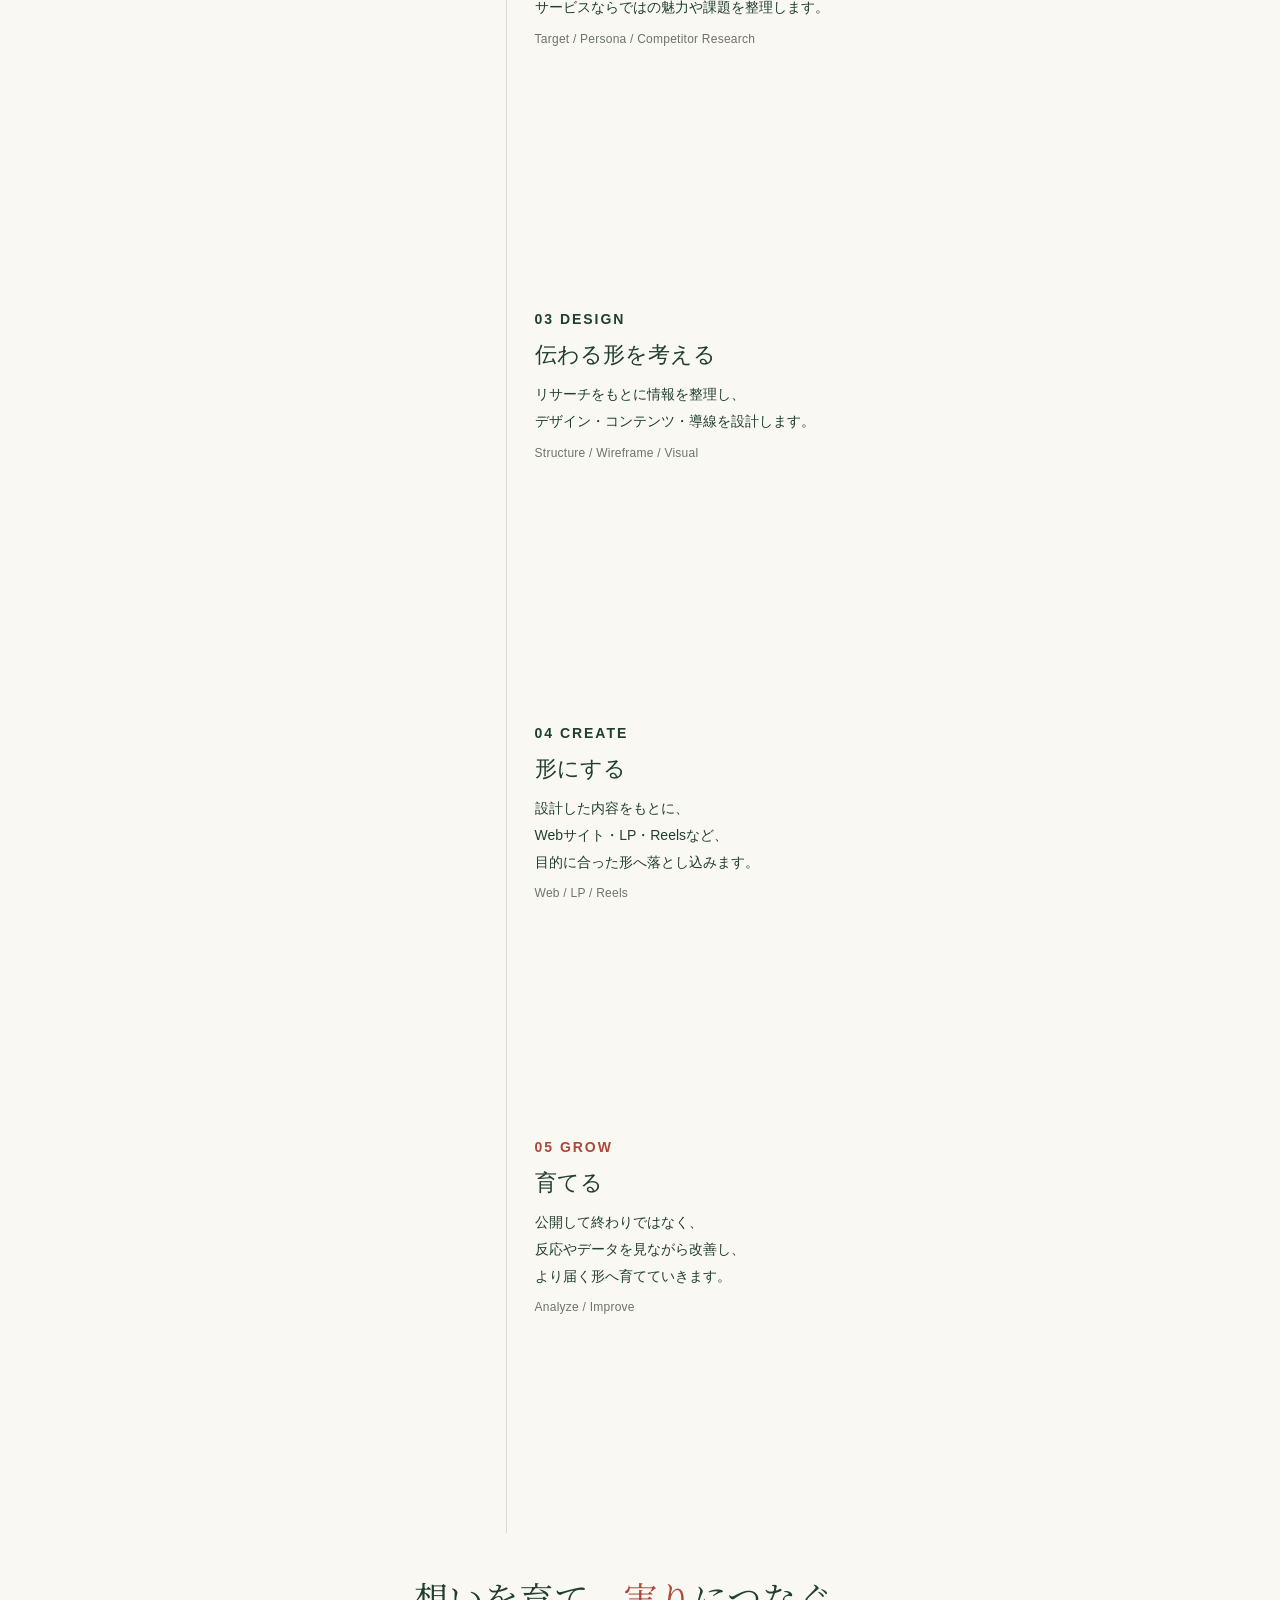
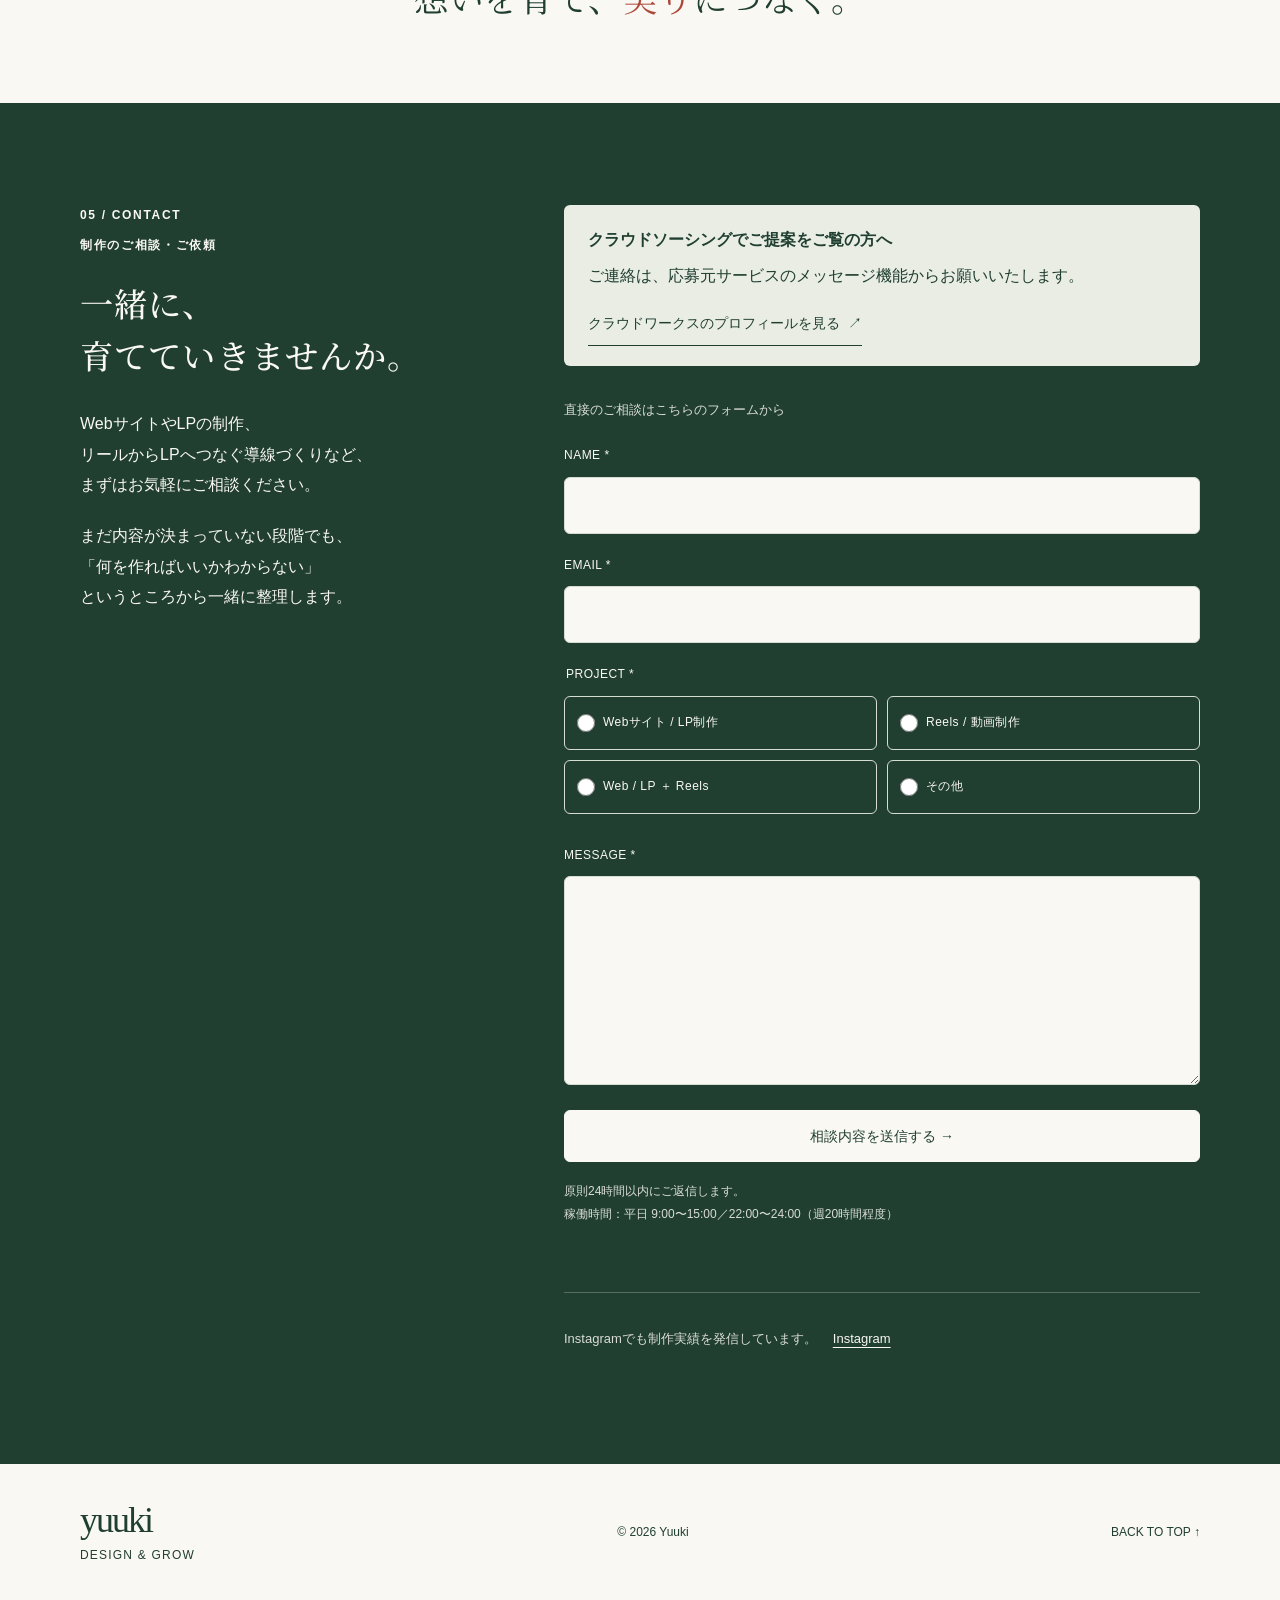
==== commit aefe3c94: "WORKSを2カテゴリ化・YUGE削除・動画追加" ====
--- a/index.html
+++ b/index.html
@@ -10,8 +10,8 @@
     <link rel="preconnect" href="https://fonts.googleapis.com">
     <link rel="preconnect" href="https://fonts.gstatic.com" crossorigin>
     <link rel="stylesheet" href="https://fonts.googleapis.com/css2?family=Noto+Serif+JP:wght@500&display=swap">
-    <link rel="stylesheet" href="style.css?v=20261024">
-    <script src="app.js?v=20261024" defer></script>
+    <link rel="stylesheet" href="style.css?v=20261028">
+    <script src="app.js?v=20261028" defer></script>
     <!-- ファビコン：対応しているブラウザは SVG を使い、使えないときは PNG・ICO を使う -->
     <link rel="icon" href="assets/favicon.svg" type="image/svg+xml">
     <link rel="icon" href="assets/favicon-32.png" sizes="32x32" type="image/png">
@@ -101,6 +101,15 @@
           <!-- 凡例：作品カードの種別バッジ（実案件 / 依頼制作 / 自主制作）の意味 -->
           <p class="muted">実案件・依頼制作・自主制作</p>
         </div>
+        <!-- カテゴリ移動ボタン：ページ内リンク。
+             タブ切り替えではなく、下の「Webサイト制作」「動画制作」の2ブロックを縦に並べている。
+             リンク先は各見出しの id（#works-web / #works-video）。 -->
+        <nav class="works-jump" aria-label="作品カテゴリ">
+          <a class="pill" href="#works-web">Webサイト制作 <span aria-hidden="true">↓</span></a>
+          <a class="pill" href="#works-video">動画制作 <span aria-hidden="true">↓</span></a>
+        </nav>
+        <!-- ========== Webサイト制作 ========== -->
+        <h3 class="works-block__title" id="works-web">Webサイト制作</h3>
         <!-- 作品カード：画像は data-rotate の中の .slide を app.js が切り替える。
              作品ごとに PC（静止画）/ Smartphone（静止画）/ Reels（動画）を、ある分だけ並べる。
              素材の置き場所：assets/works/作品フォルダ/card-pc.webp・card-sp.webp・card-reel.mp4（表紙 card-reel.webp） -->
@@ -188,26 +197,76 @@
               <span class="pill">View Case Study <span aria-hidden="true">→</span></span>
             </a>
           </article>
-          <article class="work">
-            <div class="visual" data-rotate>
-              <a class="visual-link" href="works/yuge.html" aria-label="YUGE のケーススタディを見る" tabindex="-1">
-                <figure class="slide is-active" data-label="PC"><img class="cover" src="assets/works/yuge/card-pc.webp" alt="" width="1200" height="750" loading="lazy" decoding="async"></figure>
-                <figure class="slide slide--phone" data-label="Smartphone"><div class="phone"><img src="assets/works/yuge/card-sp.webp" alt="" width="480" height="1039" loading="lazy" decoding="async"></div></figure>
-              </a>
-            </div>
-            <a class="work-content" href="works/yuge.html">
-              <p class="eyebrow">05 / PROJECT</p>
-              <!-- 種別バッジ：実案件 / 依頼制作 / 自主制作 のどれか -->
-              <p class="work-type">自主制作</p>
-              <h3>YUGE</h3>
-              <p class="meta">Landing Page</p>
-              <!-- 担当範囲：詳細ページの ROLE から抜き出したもの（新しく作らない） -->
-              <p class="work-role">担当：企画・ペルソナ設計・ワイヤーフレーム・UIデザイン・コーディング</p>
-              <p class="desc">サウナの空気感をビジュアルと言葉で伝える、世界観を大切に設計したランディングページ。</p>
-              <span class="pill">View Case Study <span aria-hidden="true">→</span></span>
-            </a>
-          </article>
-        </div>
+        </div>
+        <!-- ========== 動画制作 ==========
+             一覧のカードで直接再生する（詳細ページには移動しない）。
+             動画は muted loop playsinline preload="none"。data-inview が付いた動画を、
+             app.js が「画面に50%以上入った間だけ再生・外れたら一時停止」する。
+             縦長カードはそのまま（9:16）、横長カードは work-card--landscape を付ける（2列分・16:9）。
+
+             【posterの追加方法】今は poster 画像がないので、再生が始まるまでカードは黒いまま。
+             画像を用意したら、<video> に poster 属性を足すだけでよい。
+               例）<video src="assets/works/laviebelle/aroma.mp4"
+                          poster="assets/works/laviebelle/aroma-poster.webp" ...>
+             置き場所は動画と同じ assets/works/作品フォルダ/。縦長は 720×1280、横長は 1280×720 くらいが目安。 -->
+        <h3 class="works-block__title" id="works-video">動画制作</h3>
+        <ul class="video-grid">
+          <!-- ① La vie belle.mf（縦長） -->
+          <li class="work-card">
+            <div class="work-card__media">
+              <video src="assets/works/laviebelle/aroma.mp4" muted loop playsinline preload="none" data-inview width="720" height="1280" aria-label="La vie belle.mf のInstagramリール（音声なし）"></video>
+            </div>
+            <h4 class="work-card__title">La vie belle.mf</h4>
+            <p class="work-card__type">クライアントワーク / Instagramリール</p>
+            <ul class="work-tags" aria-label="担当範囲">
+              <li>実写撮影</li>
+              <li>動画編集</li>
+            </ul>
+          </li>
+          <!-- ② 素 -SU-（横長：2列分） -->
+          <li class="work-card work-card--landscape">
+            <div class="work-card__media">
+              <video src="assets/works/su/hero.mp4" muted loop playsinline preload="none" data-inview width="1920" height="1080" aria-label="素 -SU- のLP内動画（音声なし）"></video>
+            </div>
+            <h4 class="work-card__title">素 -SU-</h4>
+            <p class="work-card__type">依頼制作 / LP内動画</p>
+            <ul class="work-tags" aria-label="担当範囲">
+              <li>アバター生成</li>
+              <li>AI動画生成</li>
+              <li>動画編集</li>
+            </ul>
+          </li>
+          <!-- ③ LUMEA SHIFT（縦長） -->
+          <li class="work-card">
+            <div class="work-card__media">
+              <video src="assets/works/lumea-shift/lumea-fv.mp4" muted loop playsinline preload="none" data-inview width="720" height="1280" aria-label="LUMEA SHIFT のInstagramリール（音声なし）"></video>
+            </div>
+            <h4 class="work-card__title">LUMEA SHIFT</h4>
+            <p class="work-card__type">自主制作 / Instagramリール</p>
+            <ul class="work-tags" aria-label="担当範囲">
+              <li>アバター生成</li>
+              <li>絵コンテ</li>
+              <li>AI動画生成</li>
+              <li>AI音声生成</li>
+              <li>動画編集</li>
+            </ul>
+          </li>
+          <!-- ④ とおまち夏花火ナイト（縦長） -->
+          <li class="work-card">
+            <div class="work-card__media">
+              <video src="assets/works/tomachi/fv-tooma.mp4" muted loop playsinline preload="none" data-inview width="720" height="1280" aria-label="とおまち夏花火ナイト のInstagramリール（音声なし）"></video>
+            </div>
+            <h4 class="work-card__title">とおまち夏花火ナイト</h4>
+            <p class="work-card__type">自主制作（架空） / Instagramリール</p>
+            <ul class="work-tags" aria-label="担当範囲">
+              <li>アバター生成</li>
+              <li>絵コンテ</li>
+              <li>AI動画生成</li>
+              <li>AI音声生成</li>
+              <li>動画編集</li>
+            </ul>
+          </li>
+        </ul>
       </section>
       <!-- ========================= SERVICE ========================= -->
       <section id="service" class="service section">
--- a/style.css
+++ b/style.css
@@ -59,6 +59,9 @@
 .header { height: var(--header-height); display: flex; align-items: center; justify-content: space-between; gap: 24px; padding-inline: var(--gutter); border-bottom: 1px solid var(--line); position: relative; z-index: 10; background: var(--paper); }
 .brand { font: 36px/1 Georgia, serif; letter-spacing: -2px; min-height: 44px; display: flex; align-items: center; }
 .brand span { font: 12px/1.5 Arial, sans-serif; letter-spacing: .1em; margin-left: 18px; }
+/* ヘッダーロゴ：「yuuki」と「PORTFOLIO」を1行に並べ、文字の下端（ベースライン）をそろえる */
+.header .brand { display: block; flex-shrink: 0; line-height: 44px; white-space: nowrap; }
+.header .brand span { margin-left: 8px; font: 600 12px/1 Arial, sans-serif; letter-spacing: .14em; }
 .header nav { display: flex; gap: clamp(20px, 3vw, 40px); align-items: center; font-size: 14px; }
 .header nav a { display: inline-flex; align-items: center; min-height: 44px; }
 /* ホバーはマウスなど「乗せられる」端末だけ（スマホでタップ後に効果が残らないように） */
@@ -66,7 +69,9 @@
   .header nav a:hover { text-decoration: underline; text-underline-offset: 6px; }
 }
 .nav-contact { border: 1px solid var(--ink); border-radius: 30px; padding: 3px 22px; }
-.menu-toggle { display: none; min-width: 64px; min-height: 44px; background: transparent; color: var(--ink); border: 0; font-size: 12px; letter-spacing: .12em; }
+.menu-toggle { display: none; position: relative; width: 64px; min-width: 64px; min-height: 44px; background: transparent; color: var(--ink); border: 0; font-size: 12px; letter-spacing: .12em; text-indent: -9999px; overflow: hidden; white-space: nowrap; }
+.menu-toggle::before { content: ''; position: absolute; inset: 0; background-image: url("assets/icons/menu-apple.png"); background-size: 32px 32px; background-position: center; background-repeat: no-repeat; transition: transform .2s; }
+.menu-toggle[aria-expanded="true"]::before { transform: rotate(-15deg); }
 /* =========================
    HERO — unmodified, uncropped media
 ========================= */
@@ -201,6 +206,43 @@
   .work-content:hover .pill { background: var(--ink); color: var(--paper); }
   .work-content:hover .pill > span { transform: translateX(3px); }
 }
+/* ---------- SELECTED WORKS：2カテゴリ（Webサイト制作 / 動画制作）---------- */
+/* カテゴリ移動ボタン：「View Case Study」と同じ丸ボタンを横に並べる */
+.works-jump { display: flex; flex-wrap: wrap; gap: 12px; margin: 0 0 56px; }
+.works-jump .pill > span { transition: transform .3s; }
+@media (hover: hover) {
+  .works-jump .pill:hover { background: var(--ink); color: var(--paper); }
+  .works-jump .pill:hover > span { transform: translateY(3px); }
+}
+.works-jump .pill:active { transform: scale(.97); }
+/* ブロック見出し：細い罫線で区切る。ジャンプしたとき、ヘッダー分の余白をあけて見出しが隠れないようにする */
+.works-block__title { margin: 0 0 32px; padding-bottom: 14px; border-bottom: 1px solid var(--line); scroll-margin-top: calc(var(--header-height) + 16px); }
+.work-grid + .works-block__title { margin-top: clamp(72px, 9vw, 112px); }
+/* Webサイト制作：スマホ1列 → 768px以上で3列（先頭の大きいカードは全幅のまま、下に3枚が並ぶ） */
+@media (min-width: 768px) {
+  .work-grid { grid-template-columns: repeat(3, minmax(0, 1fr)); }
+  .work-grid .work:not(.featured) h3 { font-size: clamp(20px, 2.2vw, 26px); } /* 3列は幅がせまいので文字を少し小さく */
+}
+/* 動画制作：スマホ2列 → 768px以上で4列。カードの高さが違うので上ぞろえ（align-items: start） */
+.video-grid { list-style: none; margin: 0; padding: 0; display: grid; grid-template-columns: repeat(2, minmax(0, 1fr)); gap: 32px 16px; align-items: start; }
+@media (max-width: 767px) {
+  /* 横長カード（2列分）のせいで空く穴を後ろのカードで埋める。スマホだけ並び順が少し入れ替わる */
+  .video-grid { grid-auto-flow: dense; }
+}
+@media (min-width: 768px) {
+  .video-grid { grid-template-columns: repeat(4, minmax(0, 1fr)); gap: 40px 24px; }
+}
+.work-card { min-width: 0; }
+.work-card--landscape { grid-column: span 2; }
+/* 動画の箱：縦長 9:16 / 横長 16:9。読み込み前は黒（poster が入るまでの下地） */
+.work-card__media { aspect-ratio: 9 / 16; overflow: hidden; border-radius: 6px; background: #000; }
+.work-card--landscape .work-card__media { aspect-ratio: 16 / 9; }
+.work-card__media video { width: 100%; height: 100%; object-fit: cover; }
+.work-card__title { margin: 14px 0 4px; font: 500 16px/1.5 var(--font-body); letter-spacing: .02em; }
+.work-card__type { margin: 0 0 10px; font-size: 12px; line-height: 1.6; color: var(--muted); }
+/* 担当範囲：小さな角丸タグを横に並べ、入りきらなければ折り返す */
+.work-tags { list-style: none; margin: 0; padding: 0; display: flex; flex-wrap: wrap; gap: 6px; }
+.work-tags li { padding: 2px 10px; border: 1px solid var(--line); border-radius: 999px; font-size: 11px; line-height: 1.7; color: var(--ink); }
 /* =========================
    SERVICE
 ========================= */
@@ -350,6 +392,9 @@
 .case-screens figure { margin: 0; min-width: 0; }
 .case-screens img { width: 100%; height: auto; border: 1px solid var(--line); }
 .case-video { width: min(100%, 360px); height: auto; aspect-ratio: 9 / 16; background: var(--ink); margin-bottom: 18px; }
+/* 「使用した動画」（自動再生・ボタンなし）：枠にぴったり収める。横長の動画は幅を広げて 16:9 にする */
+.case-video[data-inview] { object-fit: cover; background: #000; }
+.case-video--landscape { width: min(100%, 640px); aspect-ratio: 16 / 9; }
 .case-bottom { display: flex; gap: 32px; align-items: center; justify-content: space-between; flex-wrap: wrap; }
 .case-bottom small { display: block; font-size: 12px; letter-spacing: .12em; }
 /* 詳細ページ末尾：クラウドソーシング経由の方への注記（1行まるごと使って、ボタンやリンクの下に置く） */
@@ -478,4 +523,5 @@
   *, *::before, *::after { animation: none !important; transition: none !important; }
   .slide, .slide > img.cover, .phone, .pill, .pill > span { transition: none; }
   .work:hover .slide > img.cover, .work:hover .phone { transform: none; }
-}
+  .menu-toggle[aria-expanded="true"]::before { transform: none; }
+}
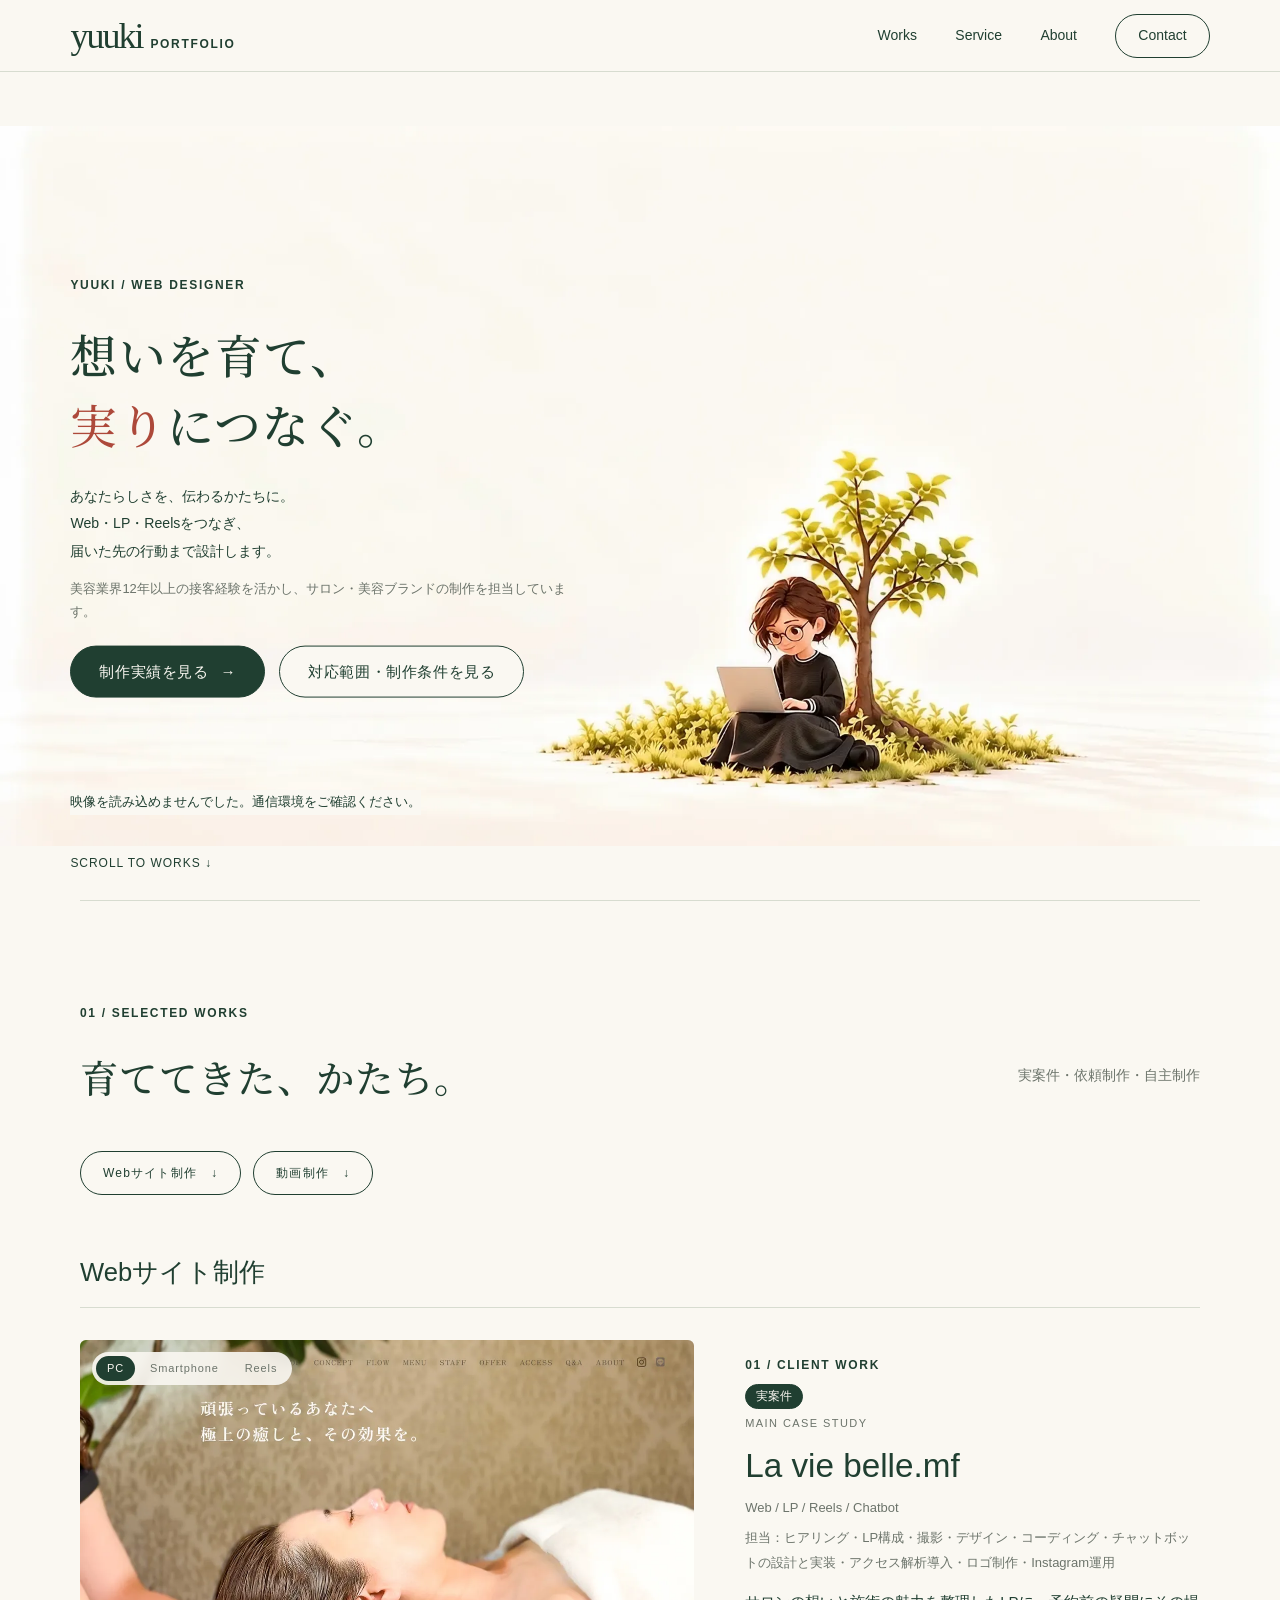
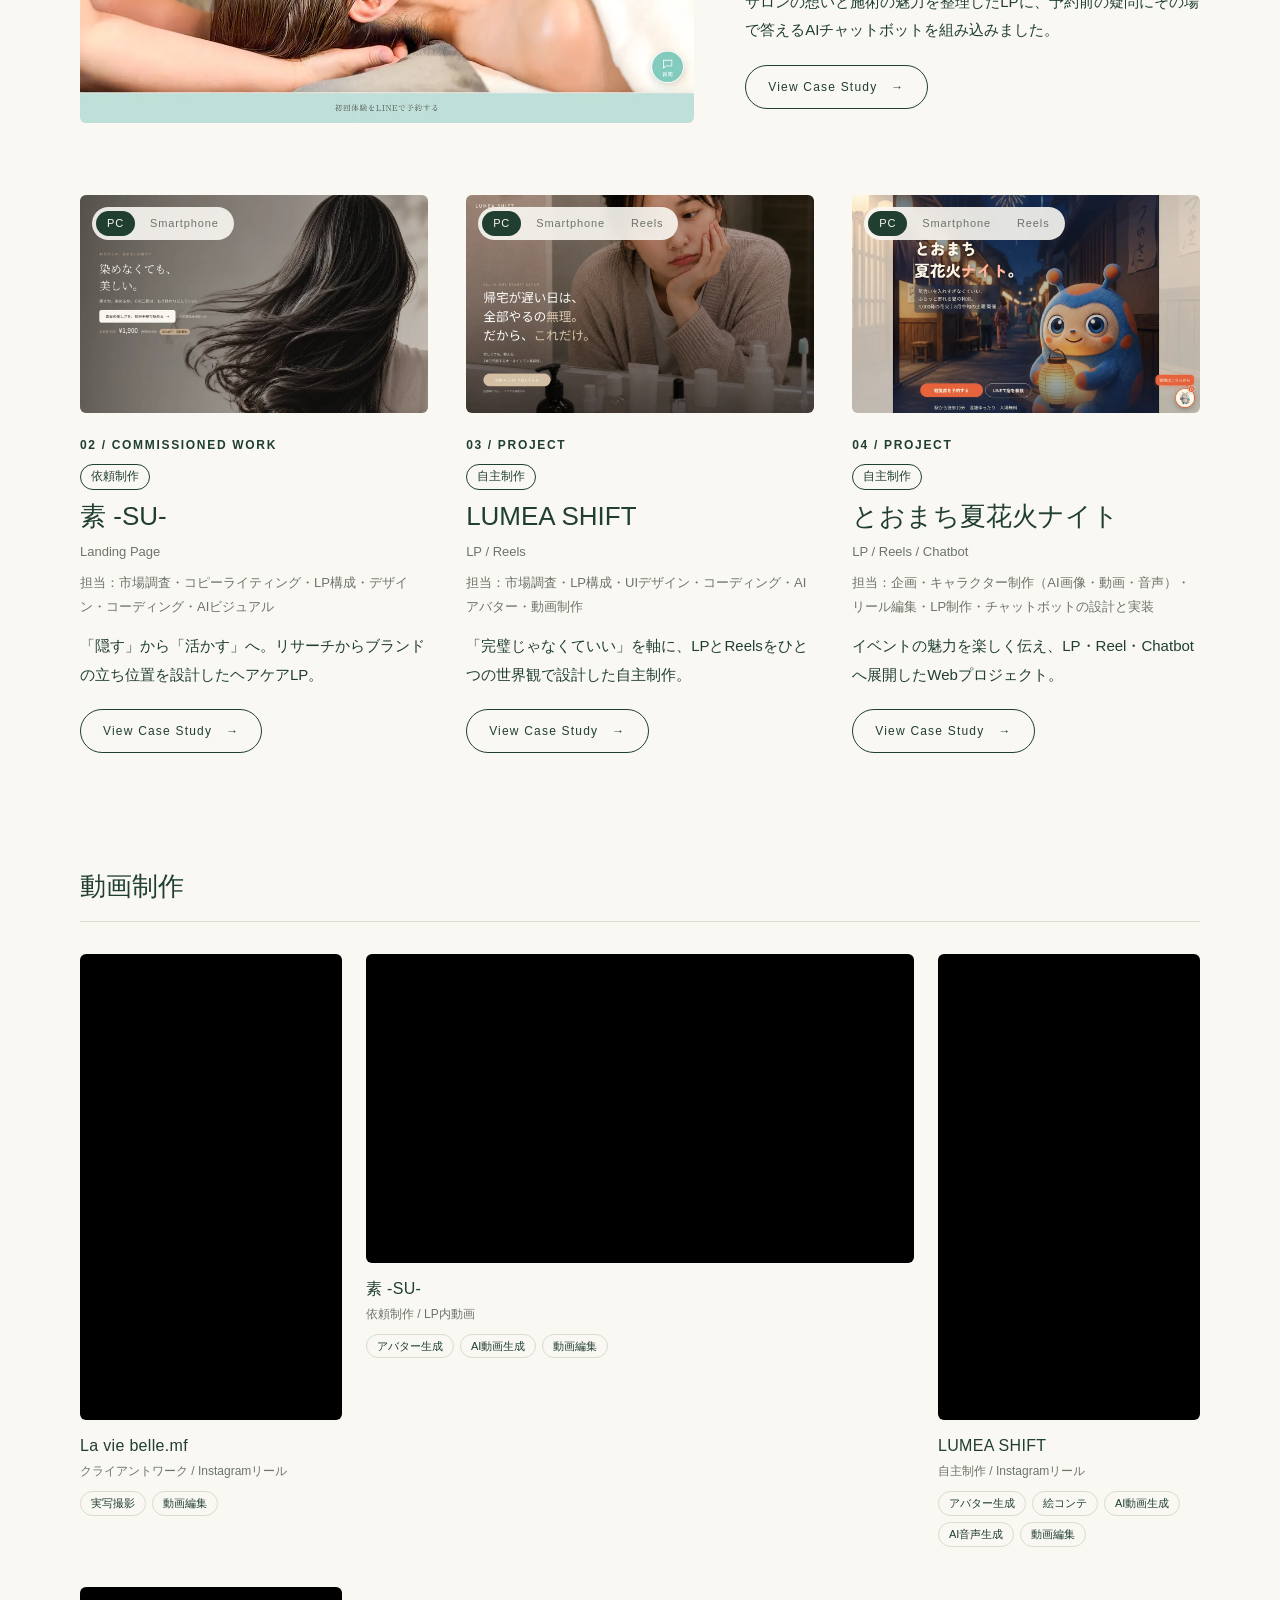
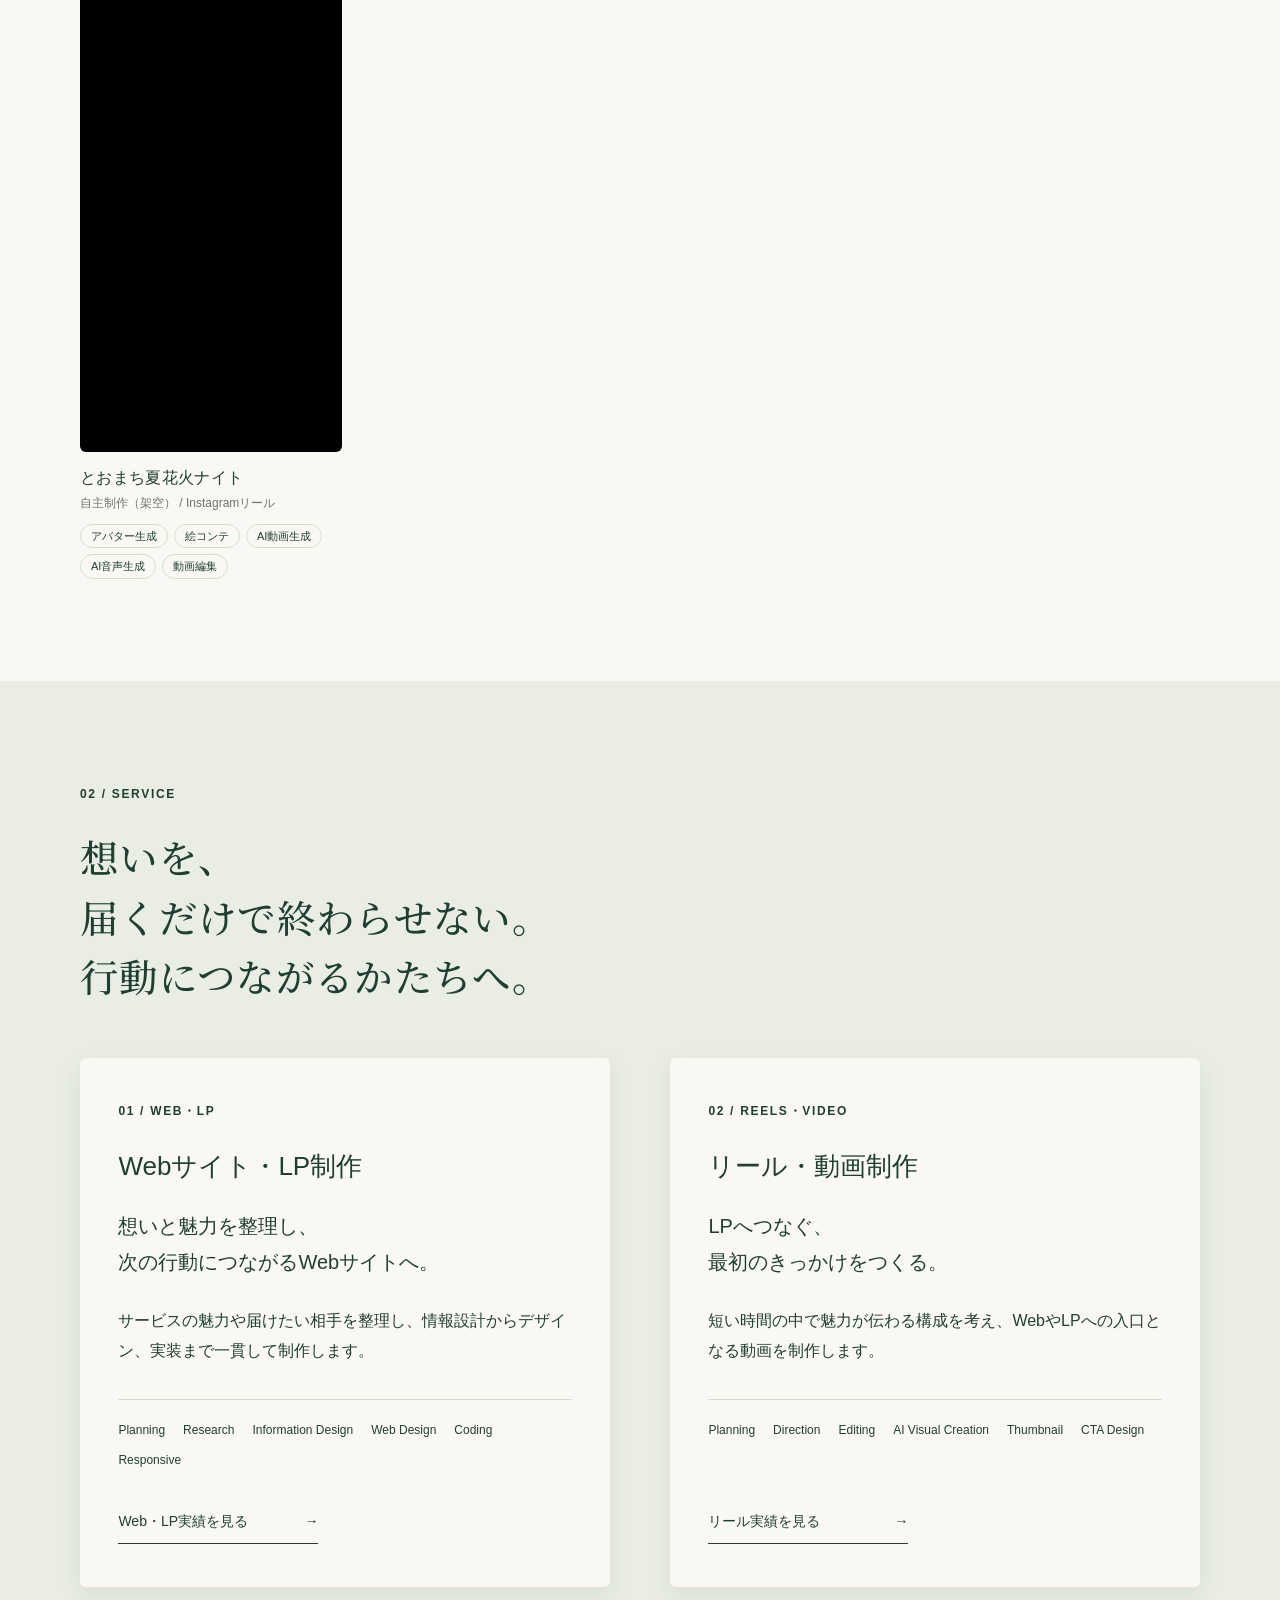
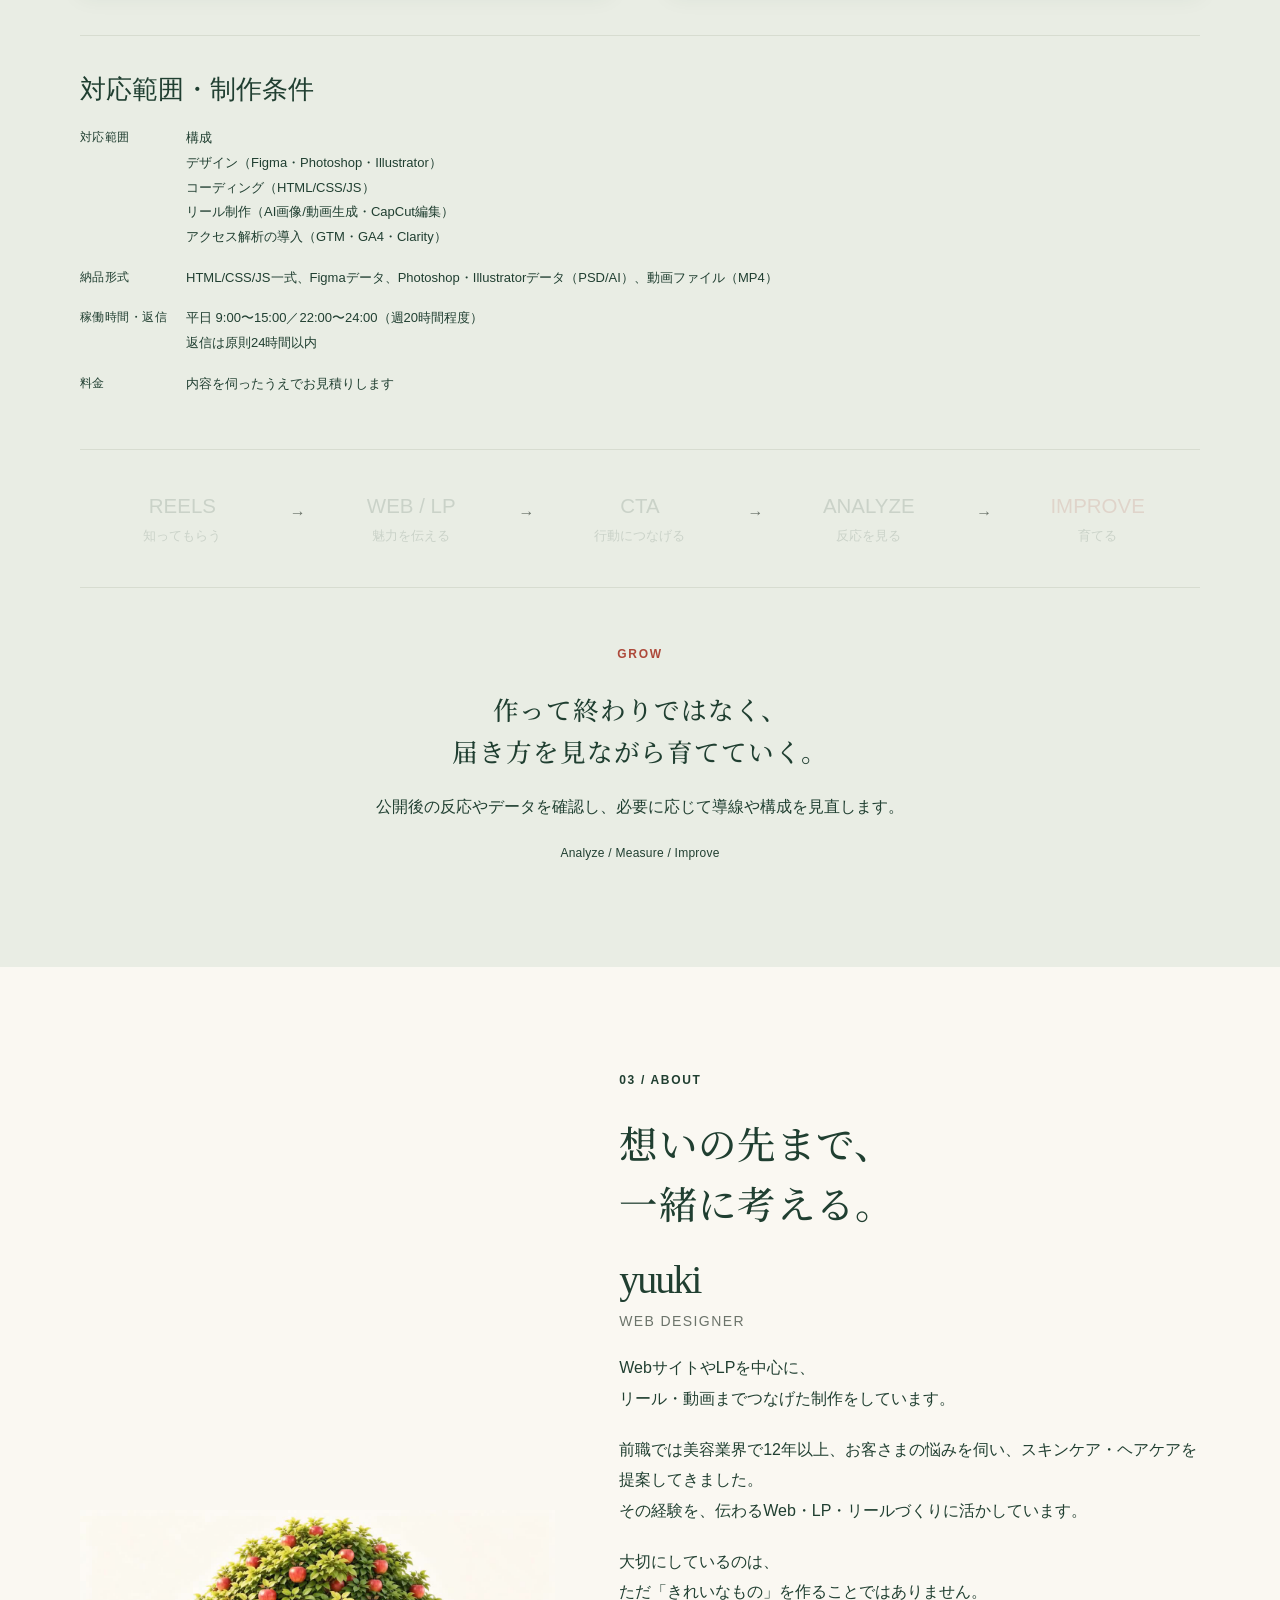
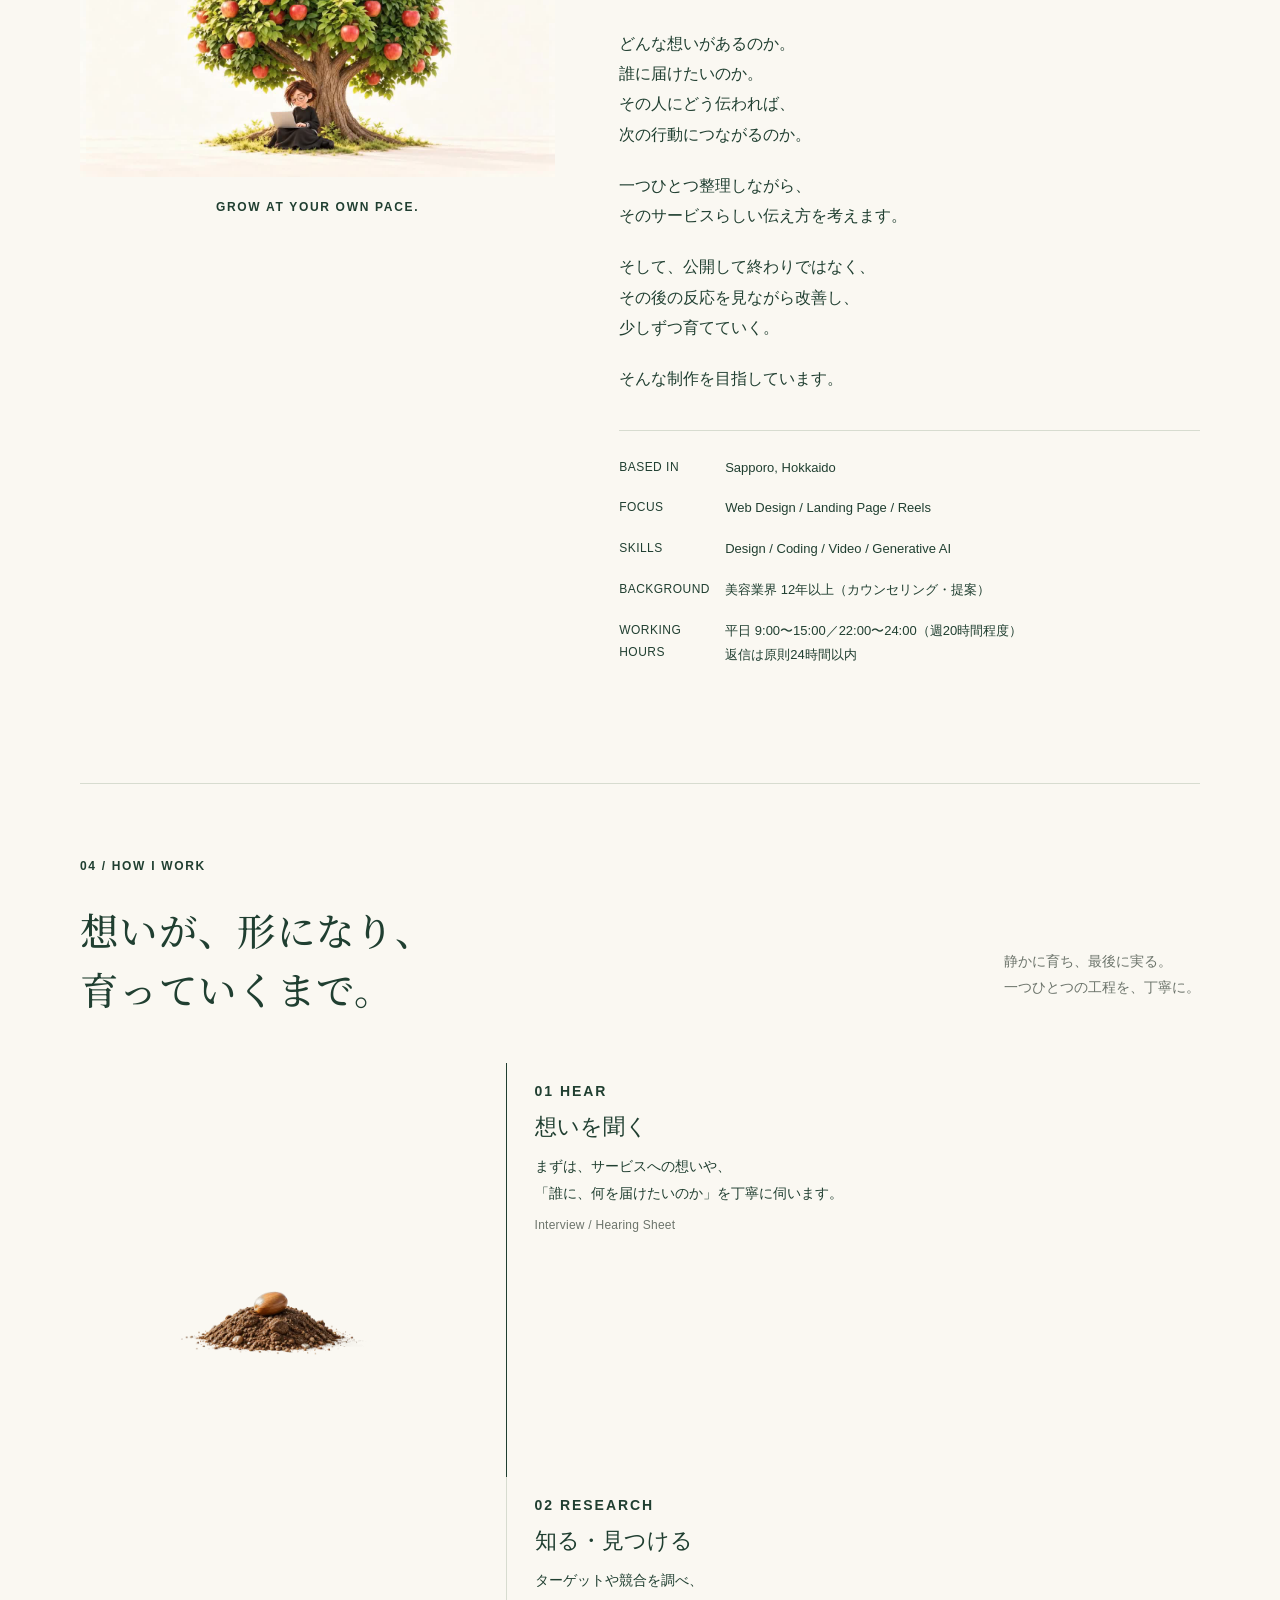
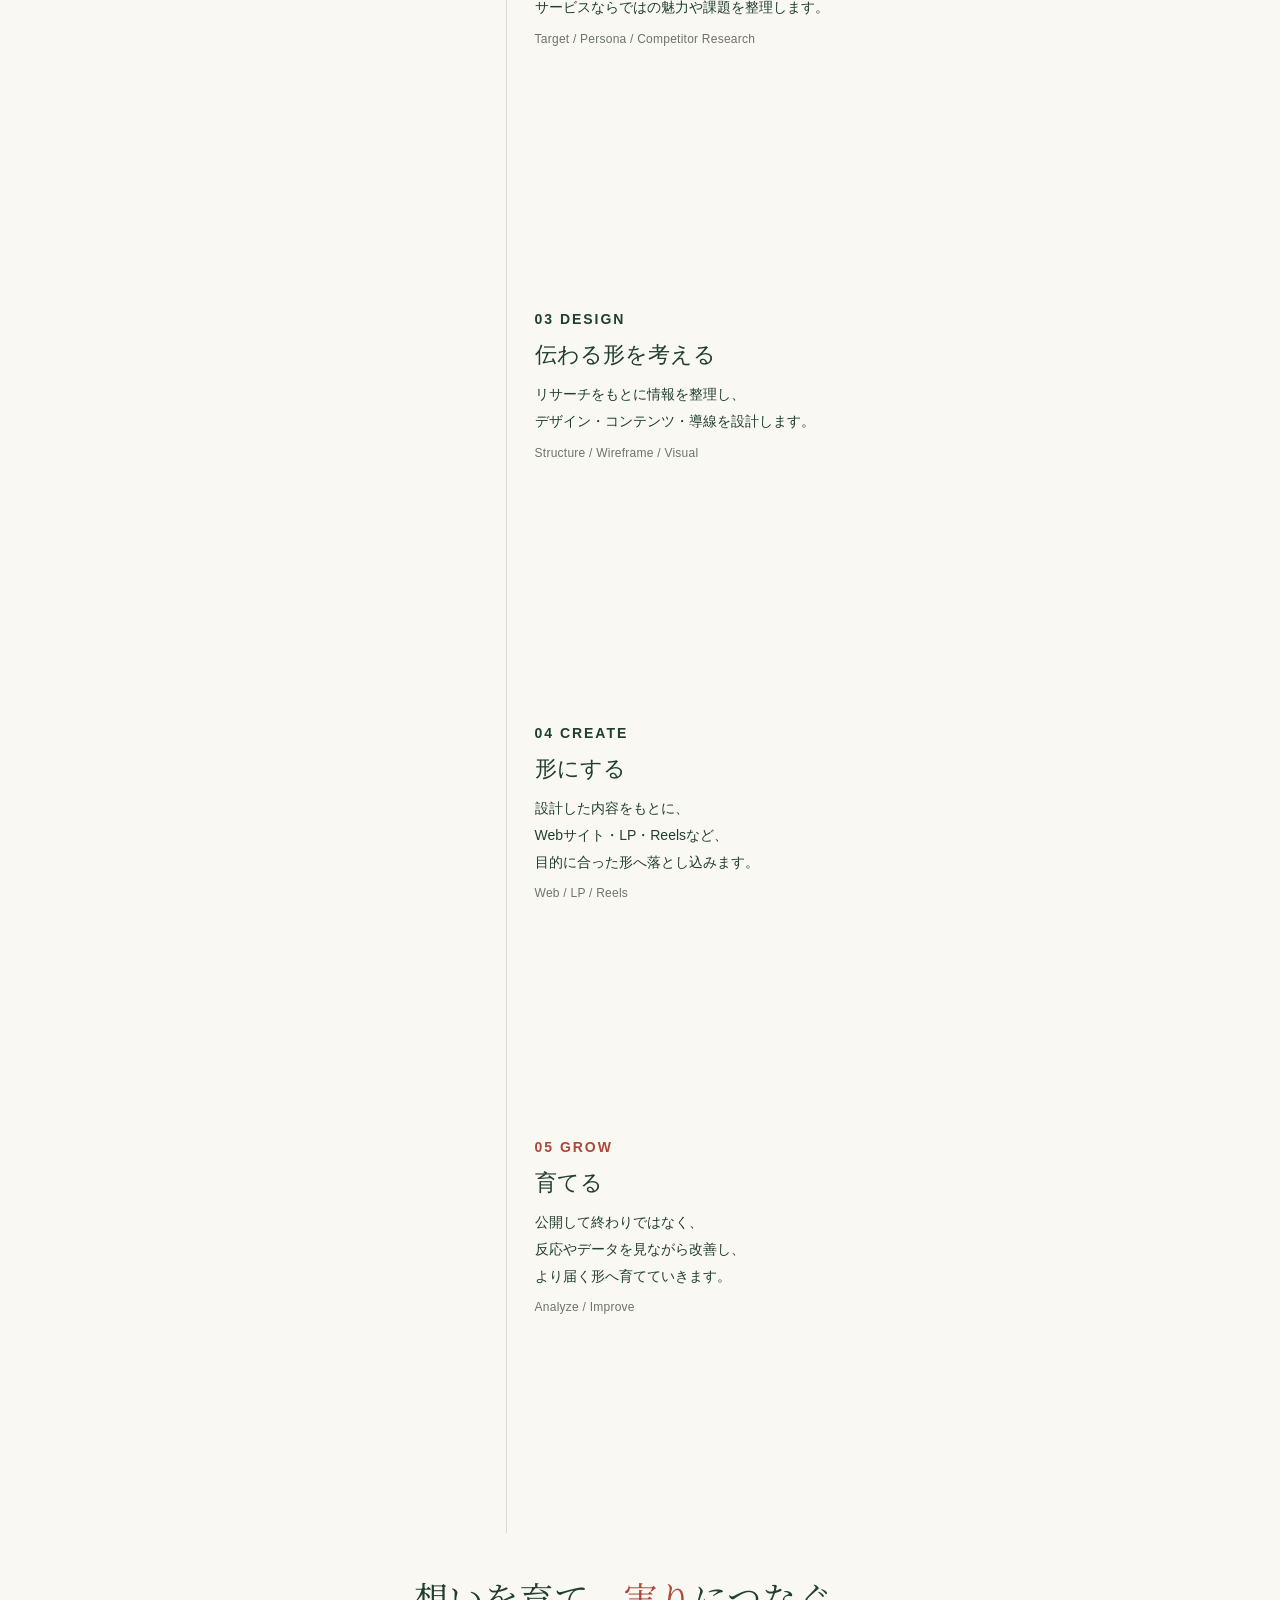
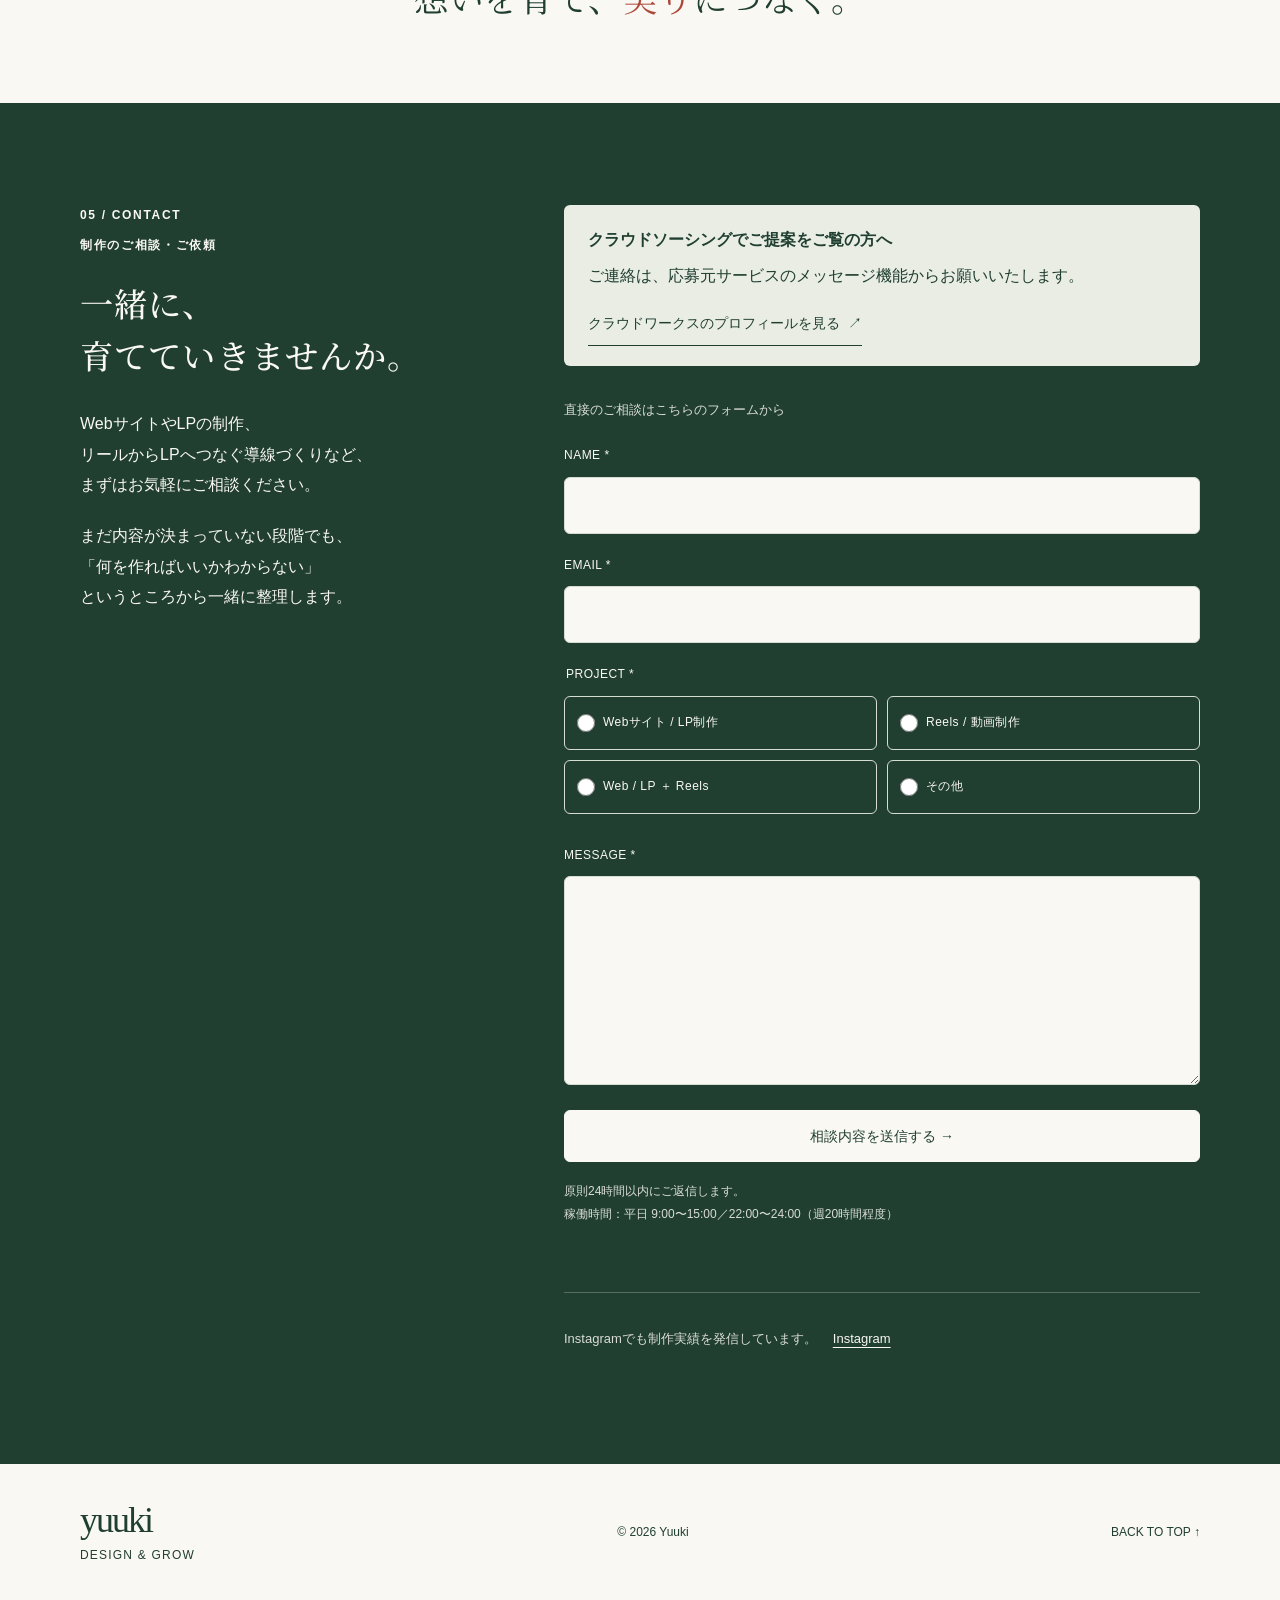
==== commit 29383147: "アニメーション追加" ====
--- a/index.html
+++ b/index.html
@@ -10,8 +10,8 @@
     <link rel="preconnect" href="https://fonts.googleapis.com">
     <link rel="preconnect" href="https://fonts.gstatic.com" crossorigin>
     <link rel="stylesheet" href="https://fonts.googleapis.com/css2?family=Noto+Serif+JP:wght@500&display=swap">
-    <link rel="stylesheet" href="style.css?v=20261028">
-    <script src="app.js?v=20261028" defer></script>
+    <link rel="stylesheet" href="style.css?v=20261029e">
+    <script src="app.js?v=20261029e" defer></script>
     <!-- ファビコン：対応しているブラウザは SVG を使い、使えないときは PNG・ICO を使う -->
     <link rel="icon" href="assets/favicon.svg" type="image/svg+xml">
     <link rel="icon" href="assets/favicon-32.png" sizes="32x32" type="image/png">
--- a/style.css
+++ b/style.css
@@ -269,9 +269,21 @@
 .flow span { display: block; font-size: 13px; }
 .flow li:not(:last-child)::after { content: '→'; position: absolute; right: -21px; top: 10px; color: var(--muted); }
 .flow li:last-child strong { color: var(--red); }
+/* SERVICE：矢印はそのまま、工程の文字だけスクロールに合わせて濃くする */
+.flow li > strong, .flow li > span { opacity: calc(.15 + .85 * var(--flow-level, 1)); transition: opacity .3s linear; }   /* 最初はかなり薄く（15%）して、濃くなる変化をはっきり見せる */
 .grow-message { text-align: center; padding-top: 28px; }
 .grow-message > p { max-width: 42em; margin-inline: auto; }
 .grow-message h3 { font-family: var(--font-display); letter-spacing: .035em; } /* ABOUTの見出しと同じ明朝体に */
+/* SERVICE：カードにマウスを乗せたとき・中のリンクにフォーカスしたときに浮き上がる */
+.services article { box-shadow: 0 8px 24px rgba(32, 63, 49, .08); transition: transform .35s ease, box-shadow .35s ease; }
+/* SERVICE：画面に入ったカードだけ、濃い影とともにせり上がって着地する */
+.services article.card-rise { transform: translateY(48px); box-shadow: 0 28px 56px rgba(32, 63, 49, .18); transition: transform .9s cubic-bezier(.22, 1, .36, 1), box-shadow .9s ease; transition-delay: var(--rise-delay, 0s); }
+.services article.card-rise.is-risen { transform: none; box-shadow: 0 8px 24px rgba(32, 63, 49, .08); }
+/* ホバーはマウスなど「乗せられる」端末だけ */
+@media (hover: hover) {
+  .services article:hover { transform: translateY(-8px); box-shadow: 0 18px 36px rgba(32, 63, 49, .14); }
+}
+.services article:has(:focus-visible) { transform: translateY(-8px); box-shadow: 0 18px 36px rgba(32, 63, 49, .14); }
 /* =========================
    ABOUT — locked copy / existing avatar
 ========================= */
@@ -523,5 +535,6 @@
   *, *::before, *::after { animation: none !important; transition: none !important; }
   .slide, .slide > img.cover, .phone, .pill, .pill > span { transition: none; }
   .work:hover .slide > img.cover, .work:hover .phone { transform: none; }
+  .services article:hover, .services article:has(:focus-visible) { transform: none; }
   .menu-toggle[aria-expanded="true"]::before { transform: none; }
 }
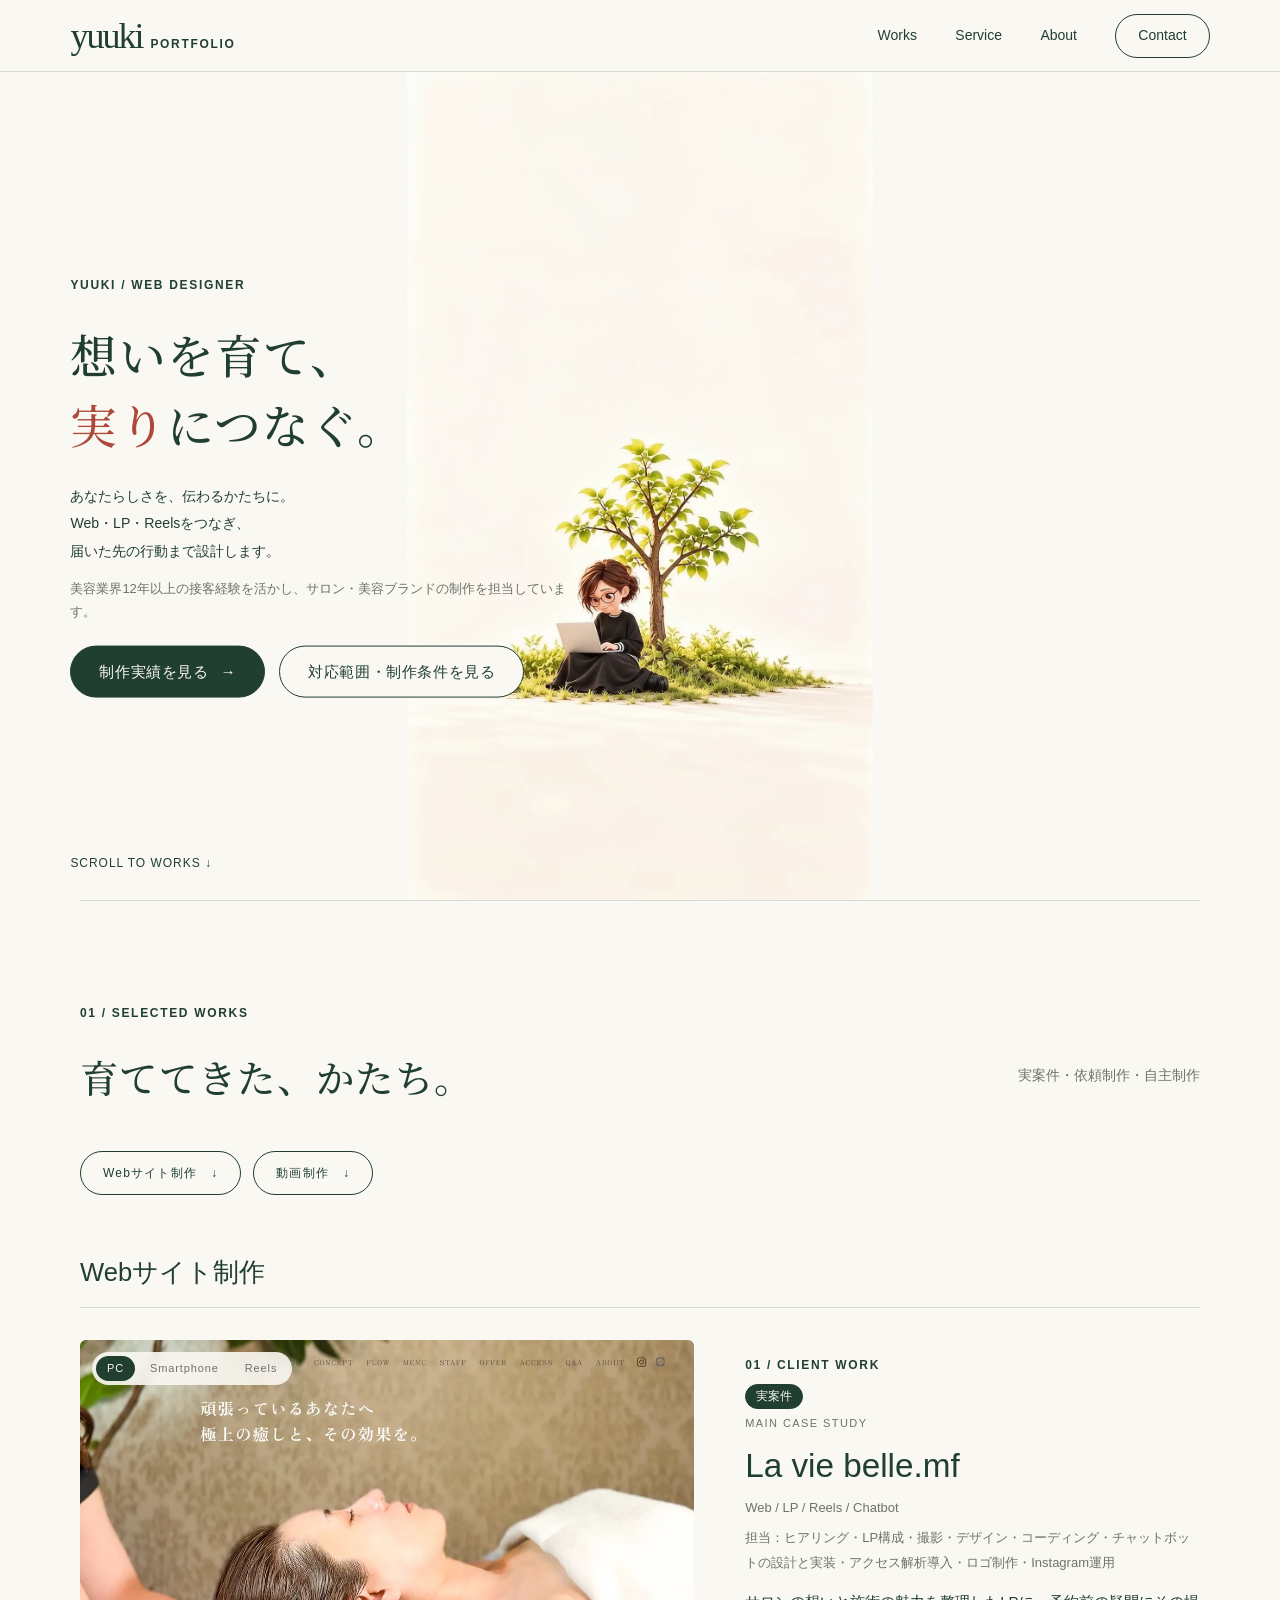
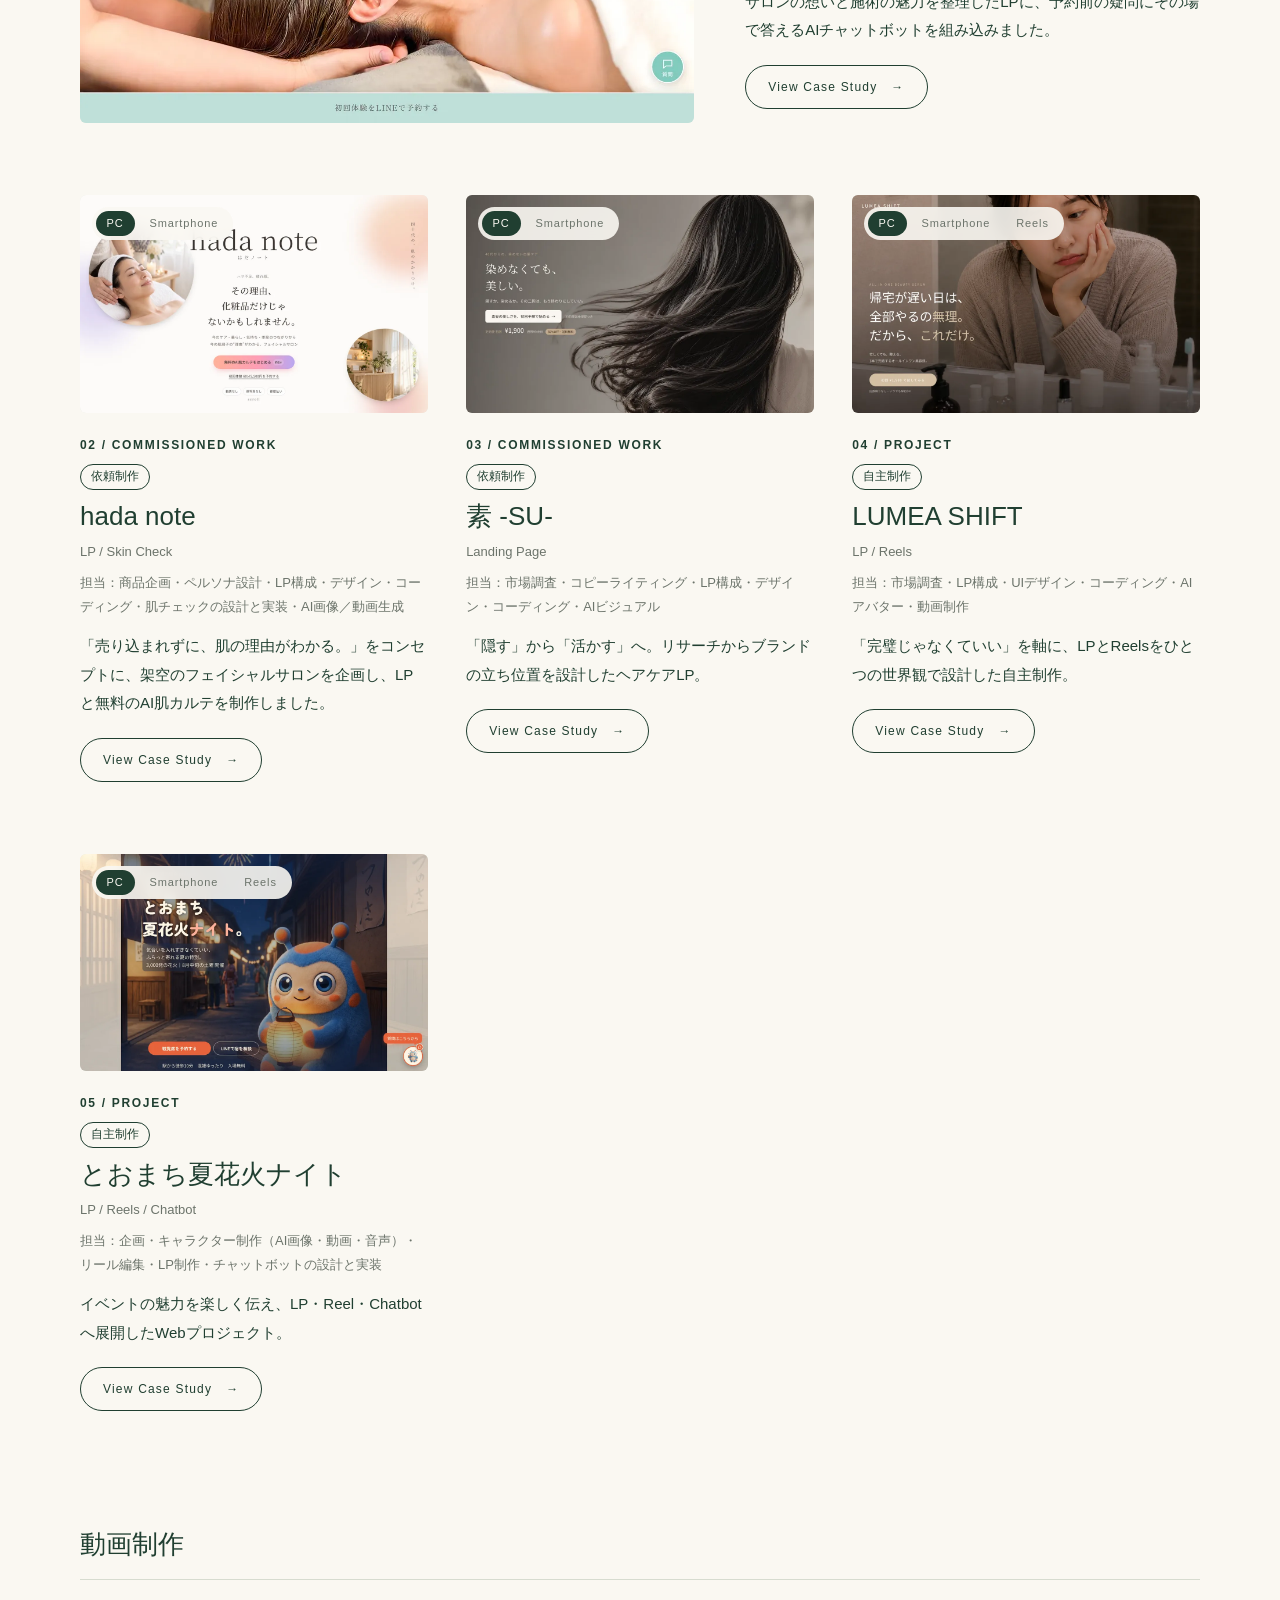
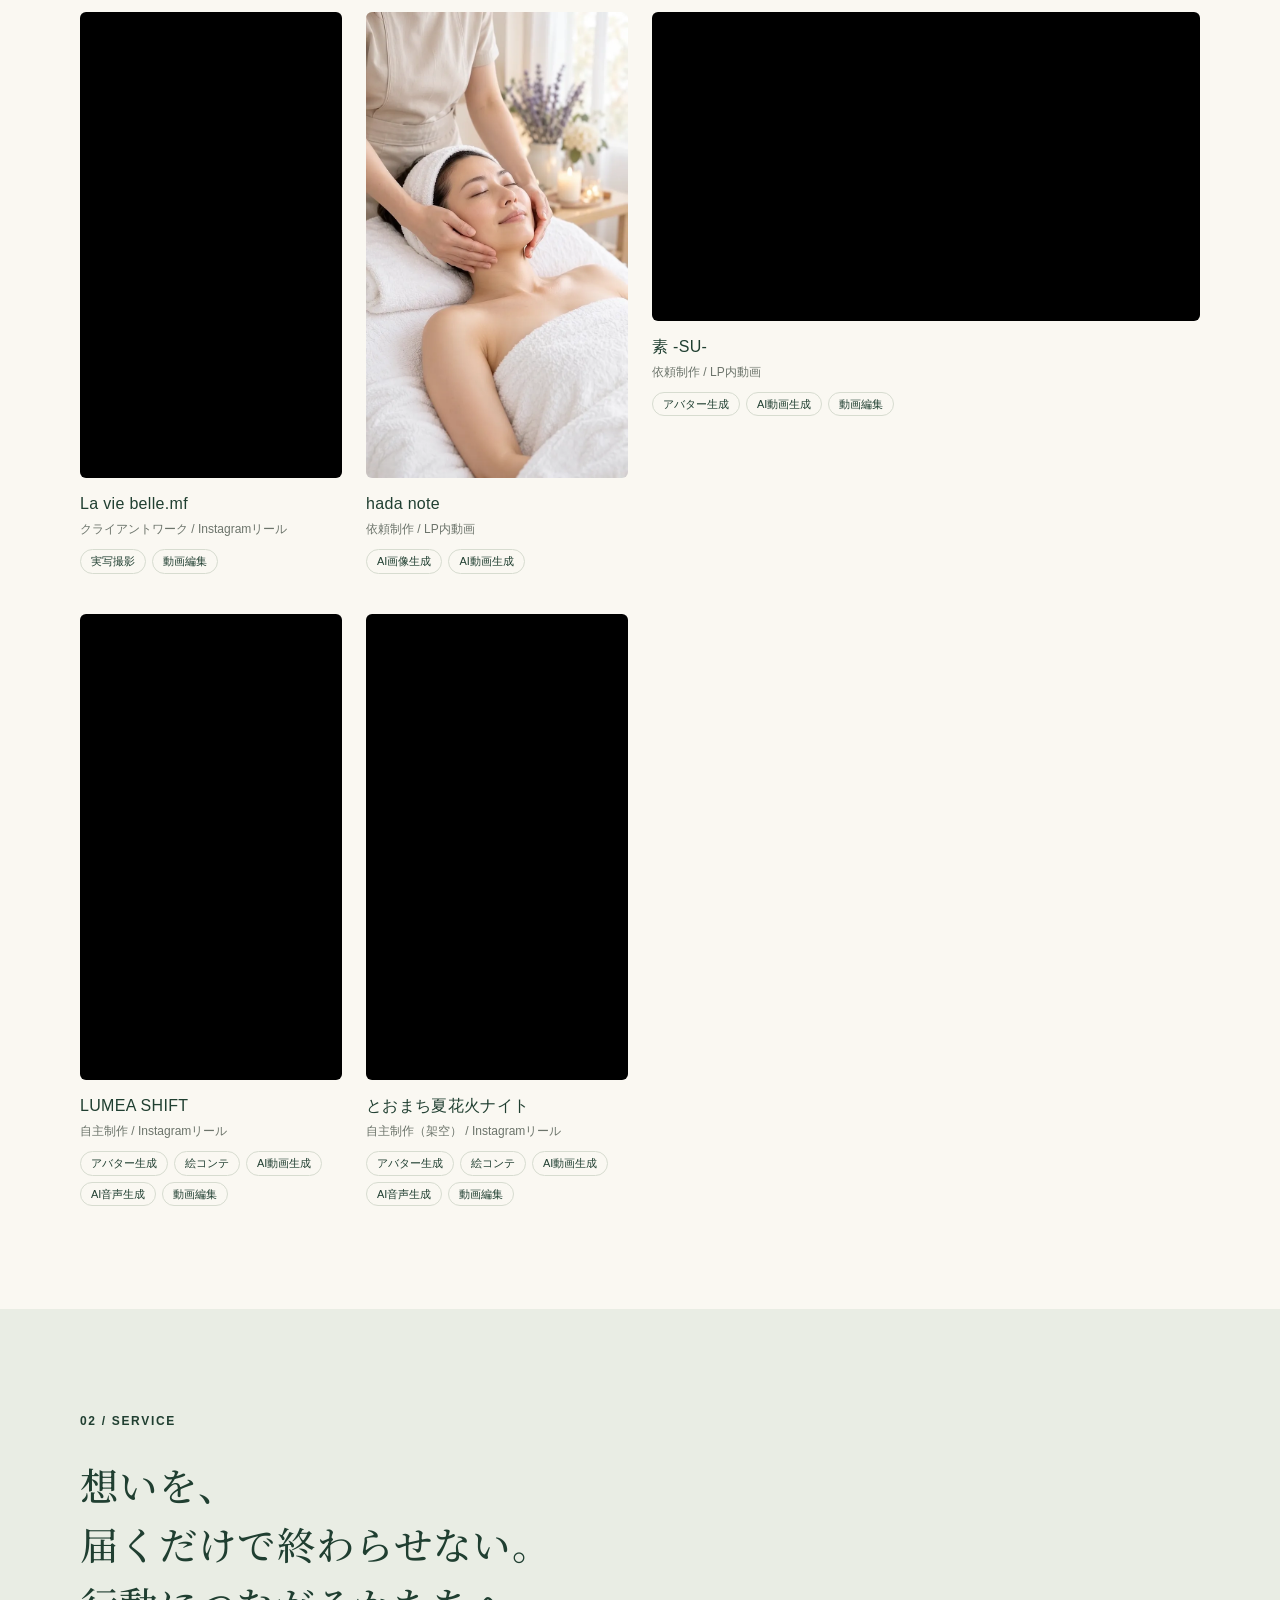
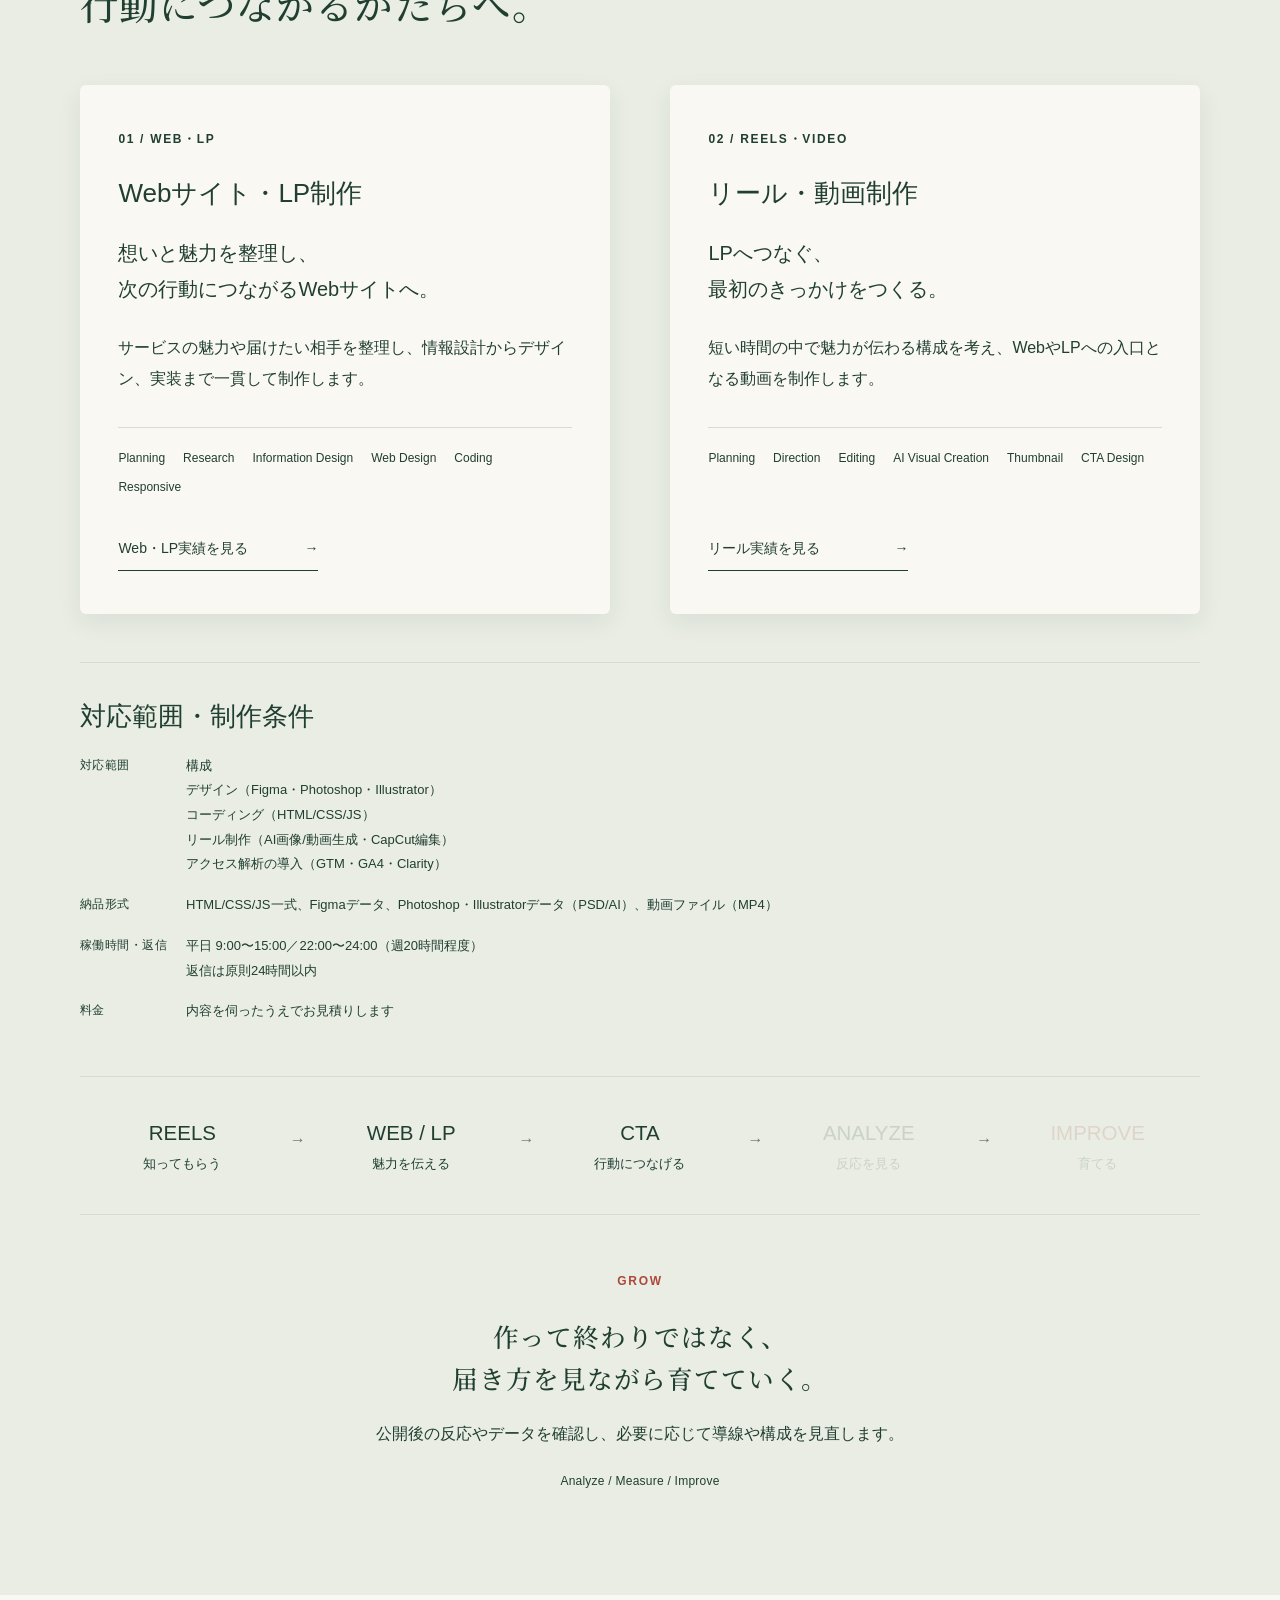
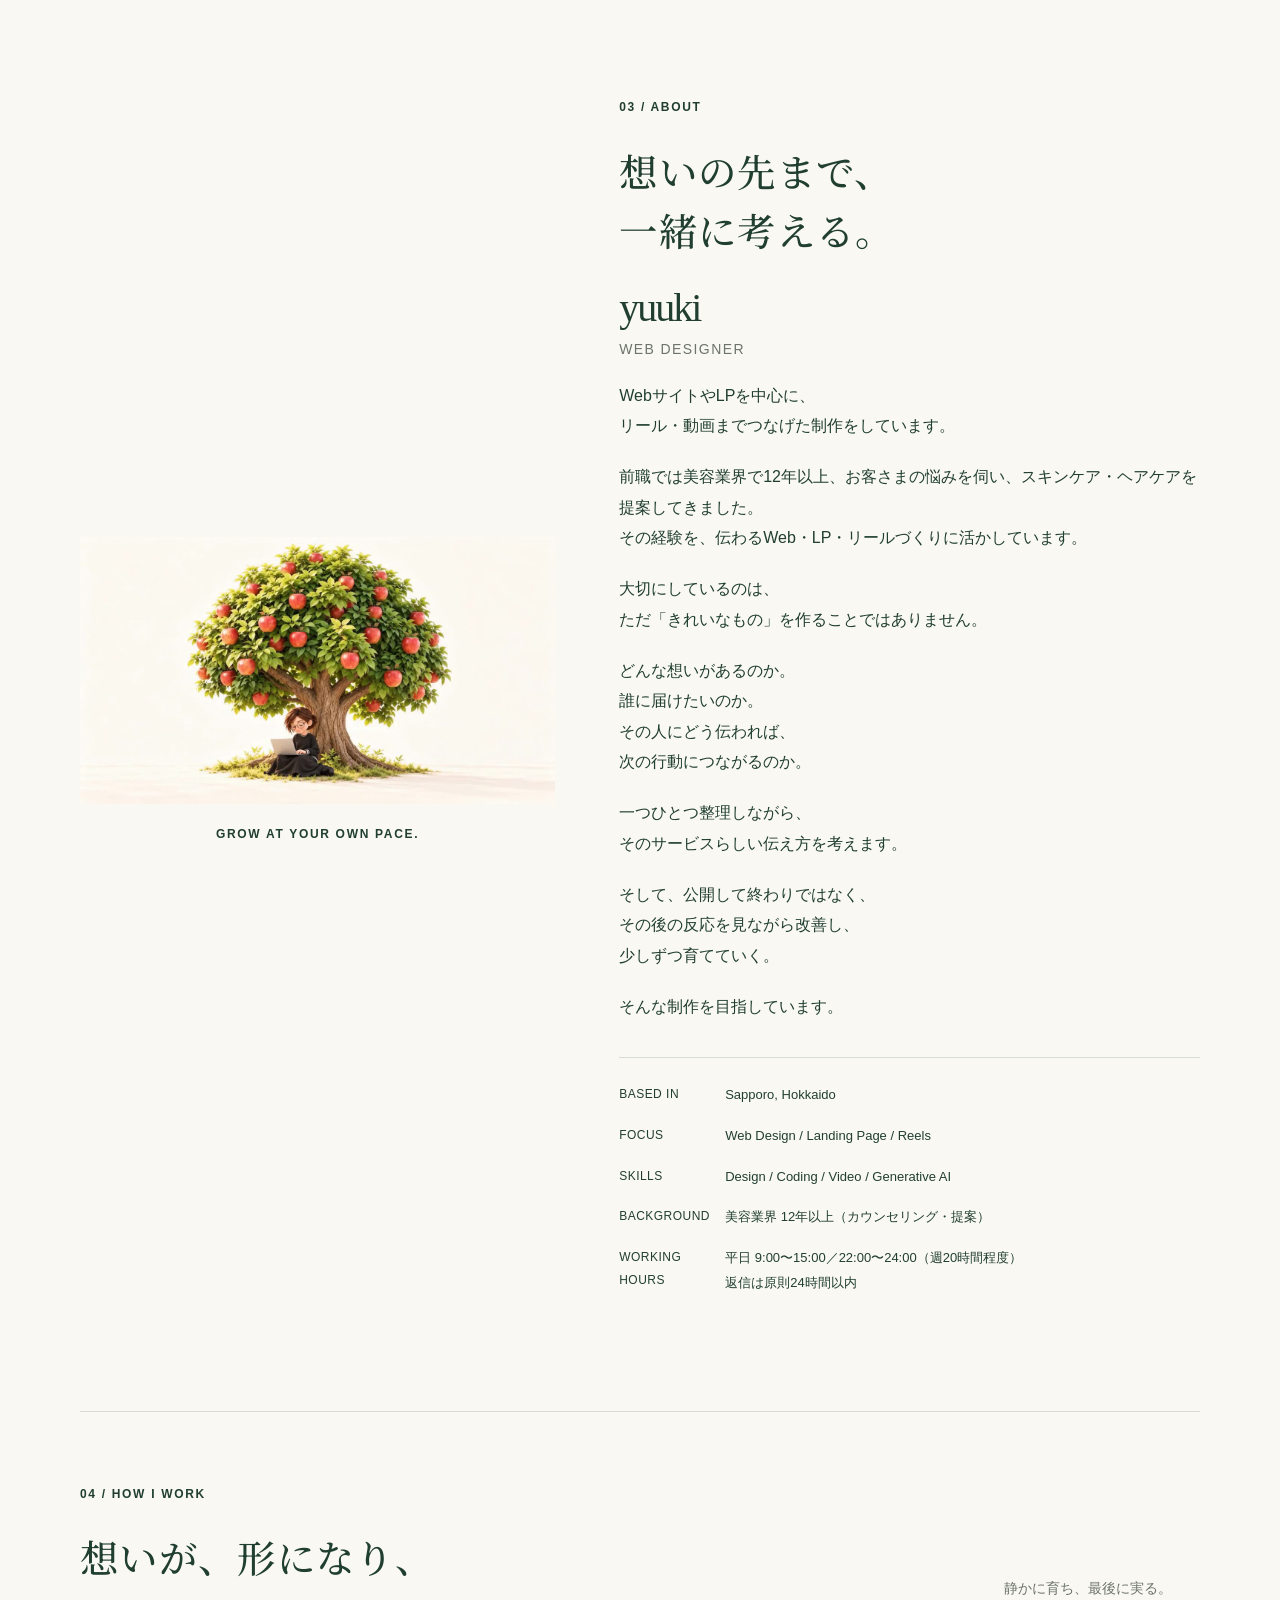
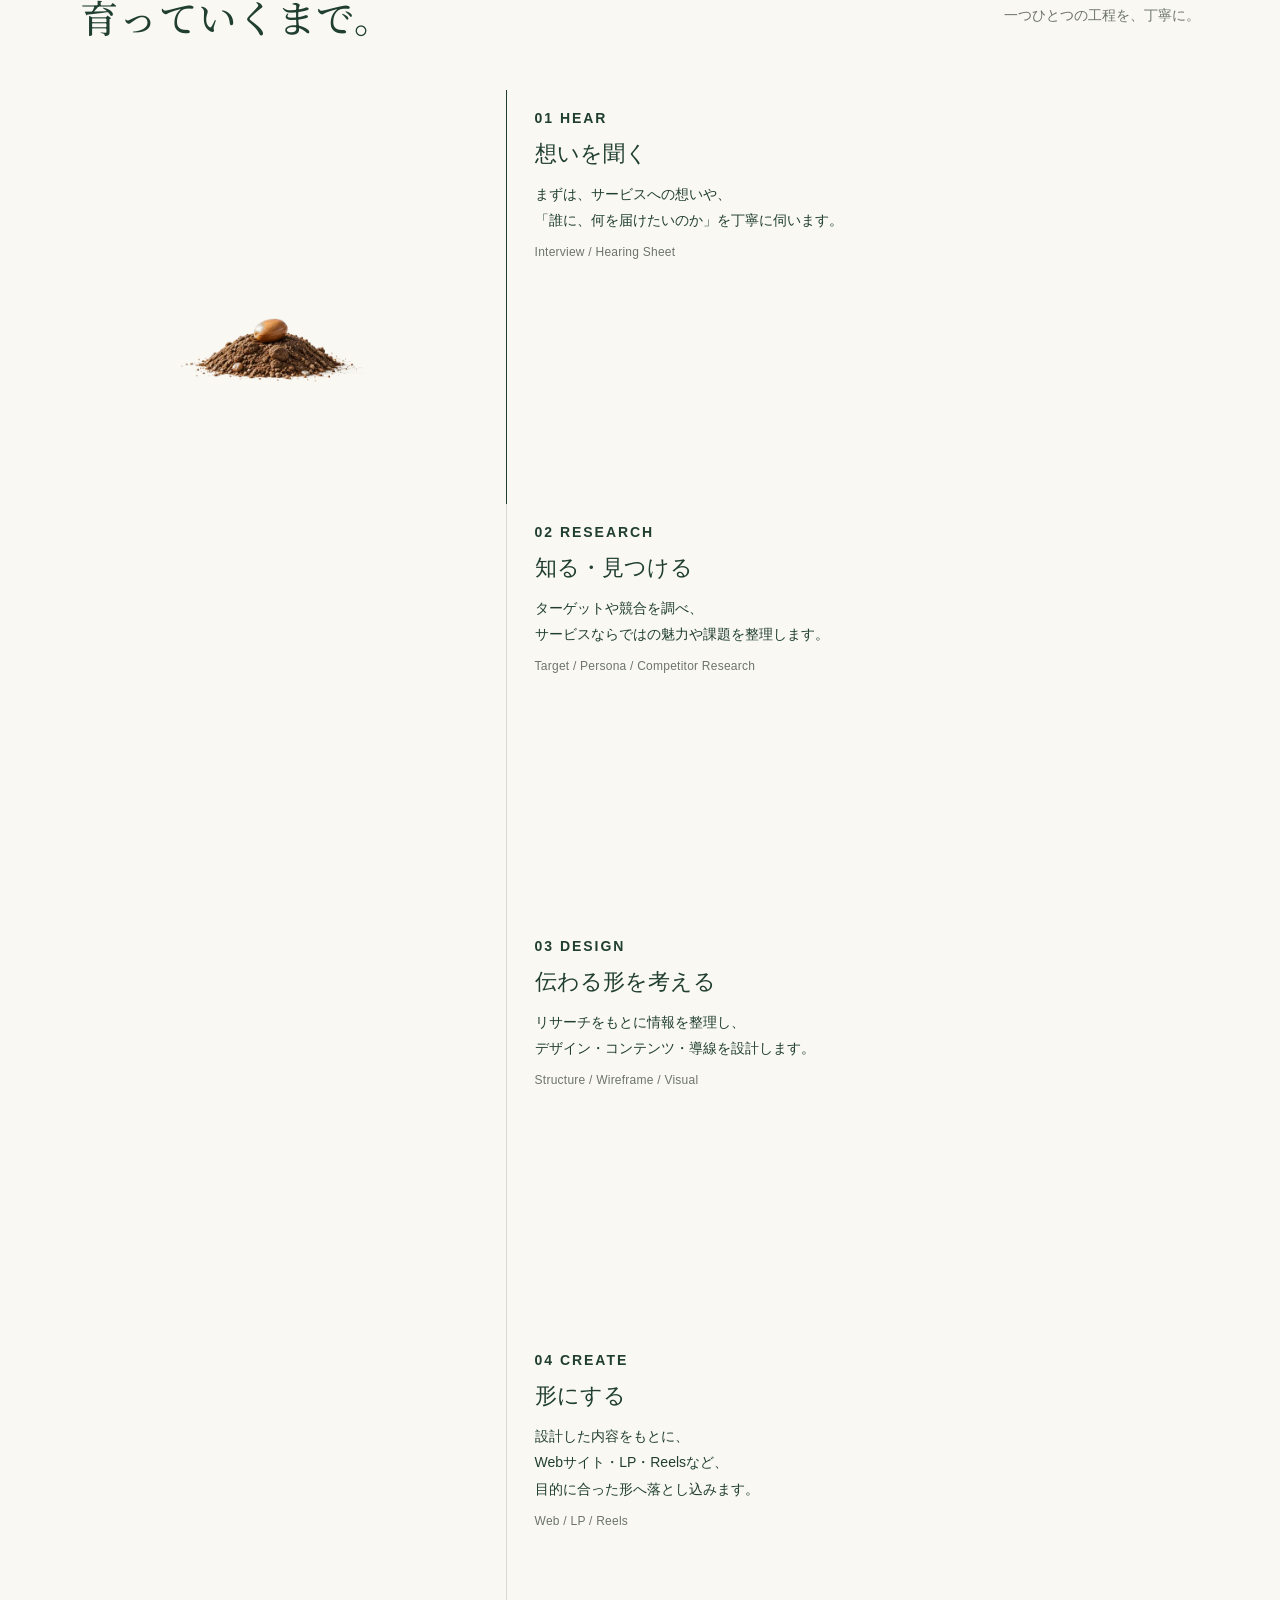
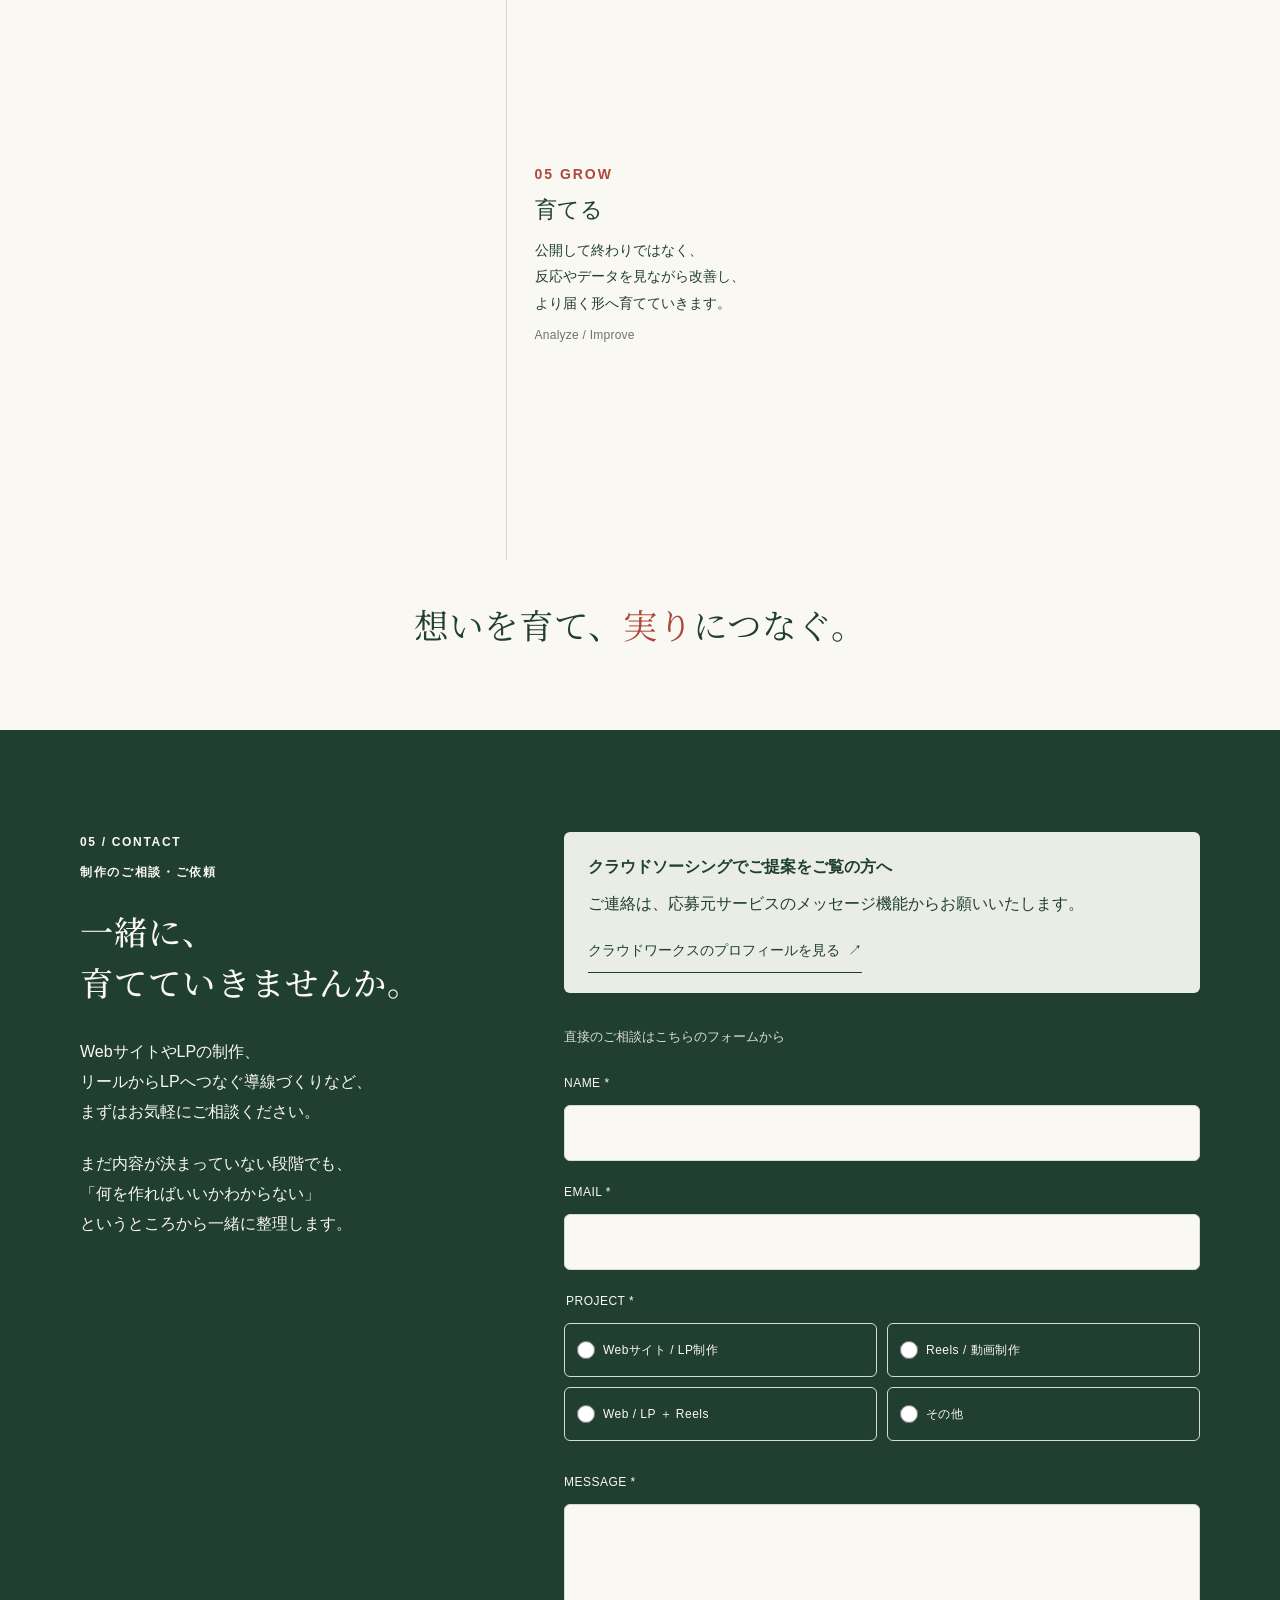
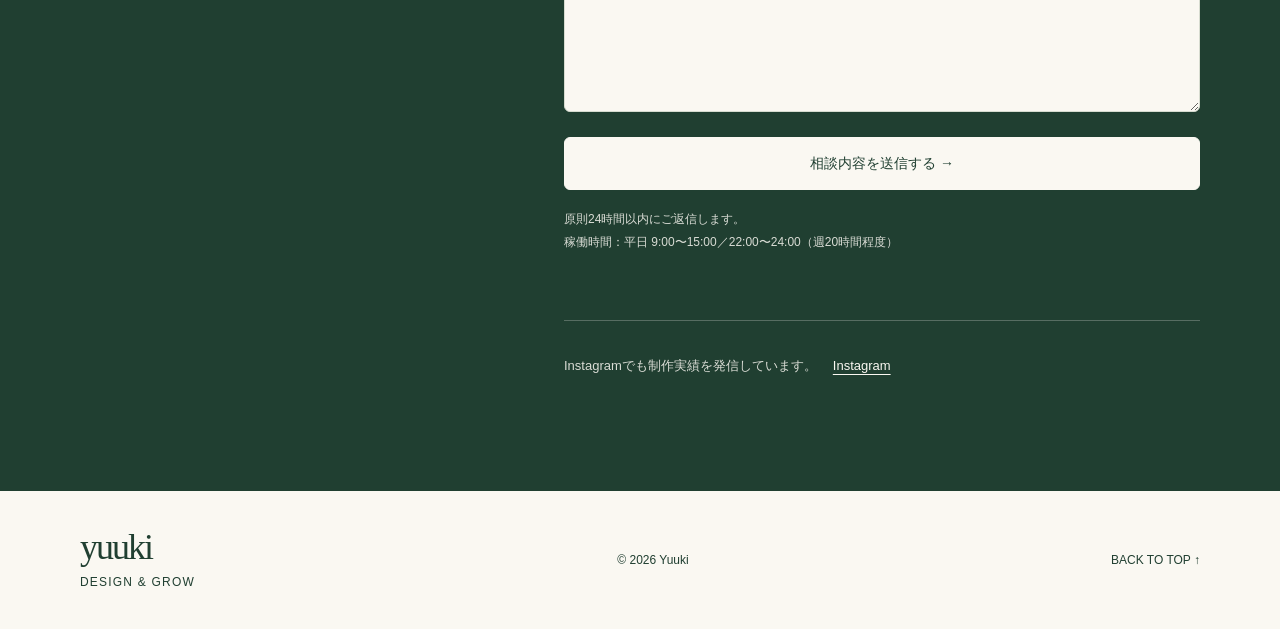
==== commit d4ae801e: "hada-note追加" ====
--- a/index.html
+++ b/index.html
@@ -10,8 +10,8 @@
     <link rel="preconnect" href="https://fonts.googleapis.com">
     <link rel="preconnect" href="https://fonts.gstatic.com" crossorigin>
     <link rel="stylesheet" href="https://fonts.googleapis.com/css2?family=Noto+Serif+JP:wght@500&display=swap">
-    <link rel="stylesheet" href="style.css?v=20261029e">
-    <script src="app.js?v=20261029e" defer></script>
+    <link rel="stylesheet" href="style.css?v=20261105">
+    <script src="app.js?v=20261105" defer></script>
     <!-- ファビコン：対応しているブラウザは SVG を使い、使えないときは PNG・ICO を使う -->
     <link rel="icon" href="assets/favicon.svg" type="image/svg+xml">
     <link rel="icon" href="assets/favicon-32.png" sizes="32x32" type="image/png">
@@ -135,6 +135,29 @@
               <span class="pill">View Case Study <span aria-hidden="true">→</span></span>
             </a>
           </article>
+          <!-- hada note（依頼制作）：La vie belle.mf と同じ美容サロン向けなので2番目に置く -->
+          <article class="work">
+            <div class="visual" data-rotate>
+              <a class="visual-link" href="works/hada-note.html" aria-label="hada note のケーススタディを見る" tabindex="-1">
+                <figure class="slide is-active" data-label="PC"><img class="cover" src="assets/works/hada-note/card-pc.webp" alt="" width="1200" height="750" loading="lazy" decoding="async"></figure>
+                <figure class="slide slide--phone" data-label="Smartphone"><div class="phone"><img src="assets/works/hada-note/card-sp.webp" alt="" width="480" height="1039" loading="lazy" decoding="async"></div></figure>
+                <!-- リール追加時：assets/works/hada-note/ に card-reel.mp4 / card-reel.webp を置いてコメントを外す
+                <figure class="slide slide--phone" data-label="Reels"><div class="phone"><video src="assets/works/hada-note/card-reel.mp4" poster="assets/works/hada-note/card-reel.webp" muted playsinline preload="none" width="540" height="960"></video></div></figure>
+                -->
+              </a>
+            </div>
+            <a class="work-content" href="works/hada-note.html">
+              <p class="eyebrow">02 / COMMISSIONED WORK</p>
+              <!-- 種別バッジ：実案件 / 依頼制作 / 自主制作 のどれか -->
+              <p class="work-type">依頼制作</p>
+              <h3>hada note</h3>
+              <p class="meta">LP / Skin Check</p>
+              <!-- 担当範囲：詳細ページの ROLE から抜き出したもの（新しく作らない） -->
+              <p class="work-role">担当：商品企画・ペルソナ設計・LP構成・デザイン・コーディング・肌チェックの設計と実装・AI画像／動画生成</p>
+              <p class="desc">「売り込まれずに、肌の理由がわかる。」をコンセプトに、架空のフェイシャルサロンを企画し、LPと無料のAI肌カルテを制作しました。</p>
+              <span class="pill">View Case Study <span aria-hidden="true">→</span></span>
+            </a>
+          </article>
           <article class="work">
             <div class="visual" data-rotate>
               <a class="visual-link" href="works/su.html" aria-label="素 -SU- のケーススタディを見る" tabindex="-1">
@@ -146,7 +169,7 @@
               </a>
             </div>
             <a class="work-content" href="works/su.html">
-              <p class="eyebrow">02 / COMMISSIONED WORK</p>
+              <p class="eyebrow">03 / COMMISSIONED WORK</p>
               <!-- 種別バッジ：実案件 / 依頼制作 / 自主制作 のどれか -->
               <p class="work-type">依頼制作</p>
               <h3>素 -SU-</h3>
@@ -166,7 +189,7 @@
               </a>
             </div>
             <a class="work-content" href="works/lumea-shift.html">
-              <p class="eyebrow">03 / PROJECT</p>
+              <p class="eyebrow">04 / PROJECT</p>
               <!-- 種別バッジ：実案件 / 依頼制作 / 自主制作 のどれか -->
               <p class="work-type">自主制作</p>
               <h3>LUMEA SHIFT</h3>
@@ -186,7 +209,7 @@
               </a>
             </div>
             <a class="work-content" href="works/tomachi.html">
-              <p class="eyebrow">04 / PROJECT</p>
+              <p class="eyebrow">05 / PROJECT</p>
               <!-- 種別バッジ：実案件 / 依頼制作 / 自主制作 のどれか -->
               <p class="work-type">自主制作</p>
               <h3>とおまち夏花火ナイト</h3>
@@ -223,7 +246,19 @@
               <li>動画編集</li>
             </ul>
           </li>
-          <!-- ② 素 -SU-（横長：2列分） -->
+          <!-- ② hada note（縦長：LP用に生成した動画） -->
+          <li class="work-card">
+            <div class="work-card__media">
+              <video src="assets/works/hada-note/movie-treatment.mp4" poster="assets/works/hada-note/movie-treatment.webp" muted loop playsinline preload="none" data-inview width="720" height="1280" aria-label="hada note のLP内動画（音声なし）"></video>
+            </div>
+            <h4 class="work-card__title">hada note</h4>
+            <p class="work-card__type">依頼制作 / LP内動画</p>
+            <ul class="work-tags" aria-label="担当範囲">
+              <li>AI画像生成</li>
+              <li>AI動画生成</li>
+            </ul>
+          </li>
+          <!-- ③ 素 -SU-（横長：2列分） -->
           <li class="work-card work-card--landscape">
             <div class="work-card__media">
               <video src="assets/works/su/hero.mp4" muted loop playsinline preload="none" data-inview width="1920" height="1080" aria-label="素 -SU- のLP内動画（音声なし）"></video>
@@ -236,7 +271,7 @@
               <li>動画編集</li>
             </ul>
           </li>
-          <!-- ③ LUMEA SHIFT（縦長） -->
+          <!-- ④ LUMEA SHIFT（縦長） -->
           <li class="work-card">
             <div class="work-card__media">
               <video src="assets/works/lumea-shift/lumea-fv.mp4" muted loop playsinline preload="none" data-inview width="720" height="1280" aria-label="LUMEA SHIFT のInstagramリール（音声なし）"></video>
@@ -251,7 +286,7 @@
               <li>動画編集</li>
             </ul>
           </li>
-          <!-- ④ とおまち夏花火ナイト（縦長） -->
+          <!-- ⑤ とおまち夏花火ナイト（縦長） -->
           <li class="work-card">
             <div class="work-card__media">
               <video src="assets/works/tomachi/fv-tooma.mp4" muted loop playsinline preload="none" data-inview width="720" height="1280" aria-label="とおまち夏花火ナイト のInstagramリール（音声なし）"></video>
--- a/style.css
+++ b/style.css
@@ -404,6 +404,9 @@
 .case-screens figure { margin: 0; min-width: 0; }
 .case-screens img { width: 100%; height: auto; border: 1px solid var(--line); }
 .case-video { width: min(100%, 360px); height: auto; aspect-ratio: 9 / 16; background: var(--ink); margin-bottom: 18px; }
+/* 事例ページ：縦長の動画を2本以上横に並べる（hada note の MOVIE）。幅が足りないときは折り返して縦に並ぶ */
+.case-videos { display: flex; flex-wrap: wrap; gap: 16px; }
+.case-videos .case-video { width: min(100%, 280px); margin-bottom: 0; }
 /* 「使用した動画」（自動再生・ボタンなし）：枠にぴったり収める。横長の動画は幅を広げて 16:9 にする */
 .case-video[data-inview] { object-fit: cover; background: #000; }
 .case-video--landscape { width: min(100%, 640px); aspect-ratio: 16 / 9; }
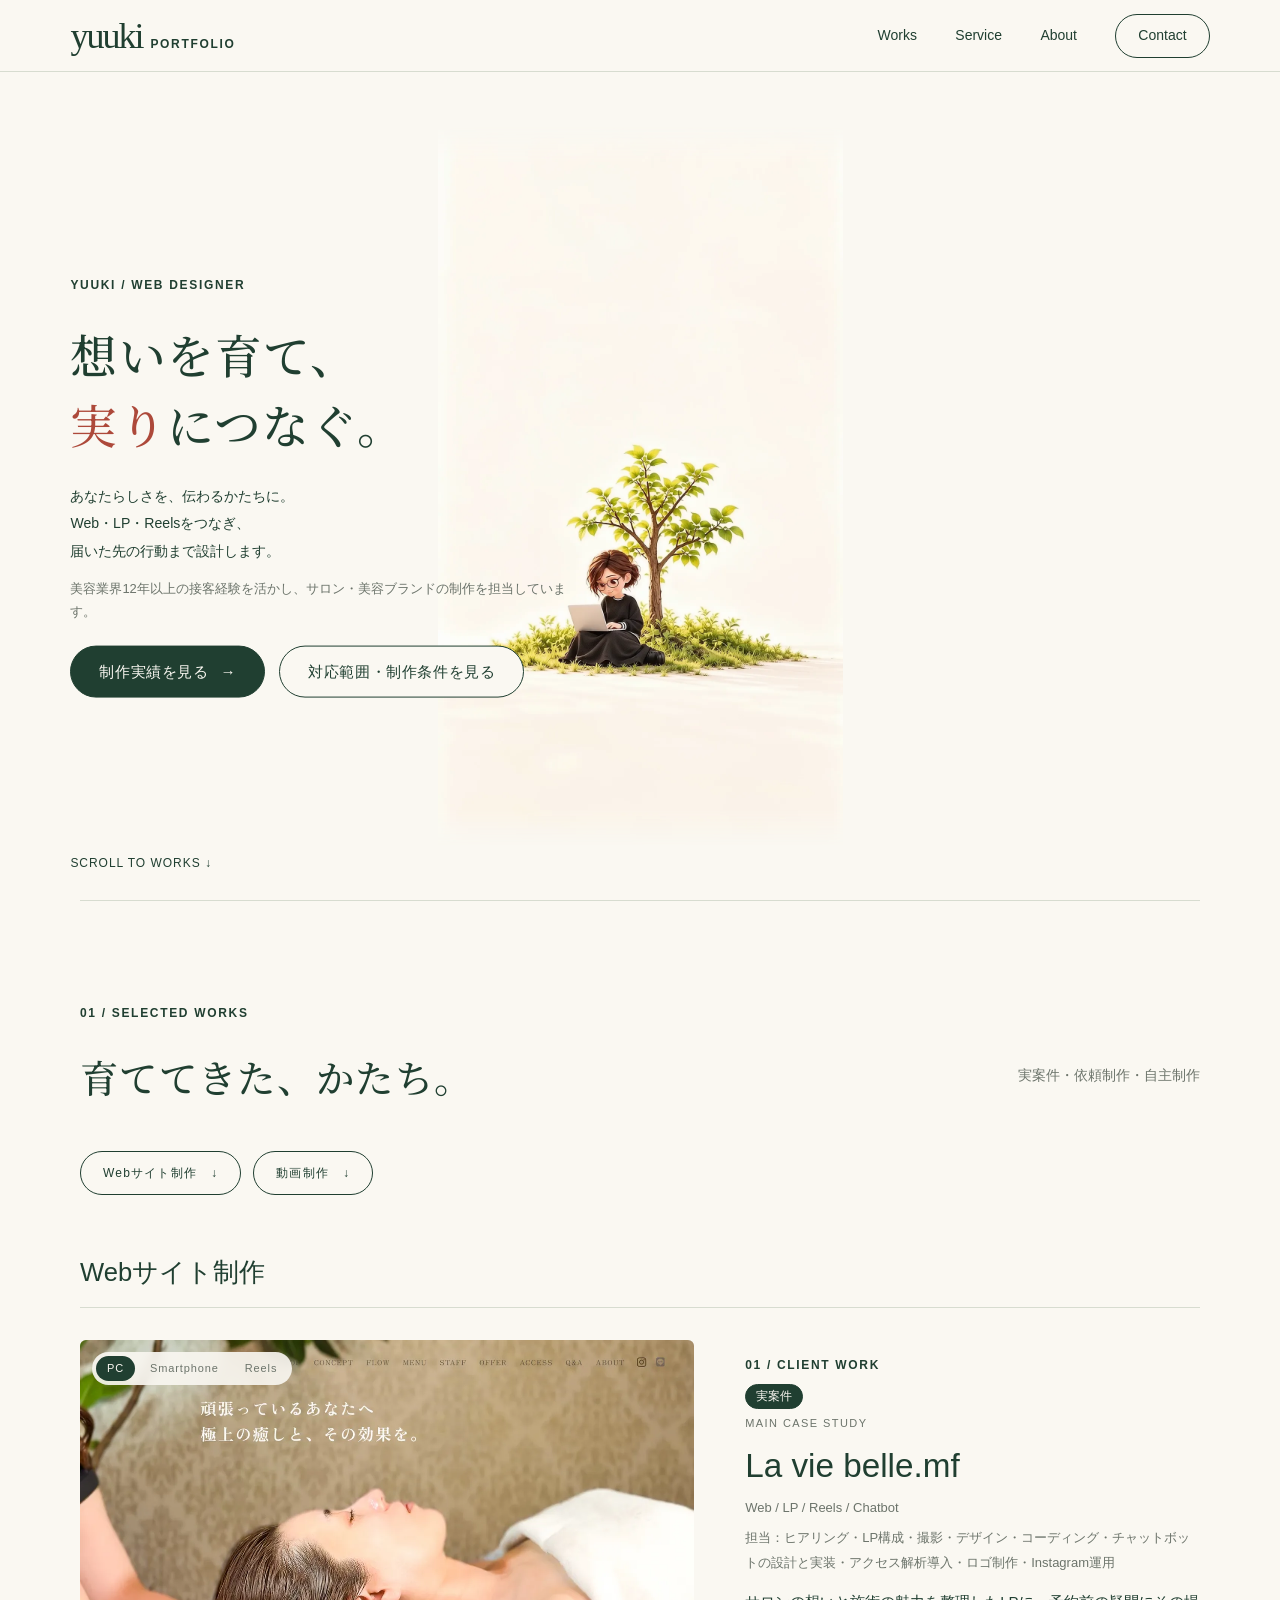
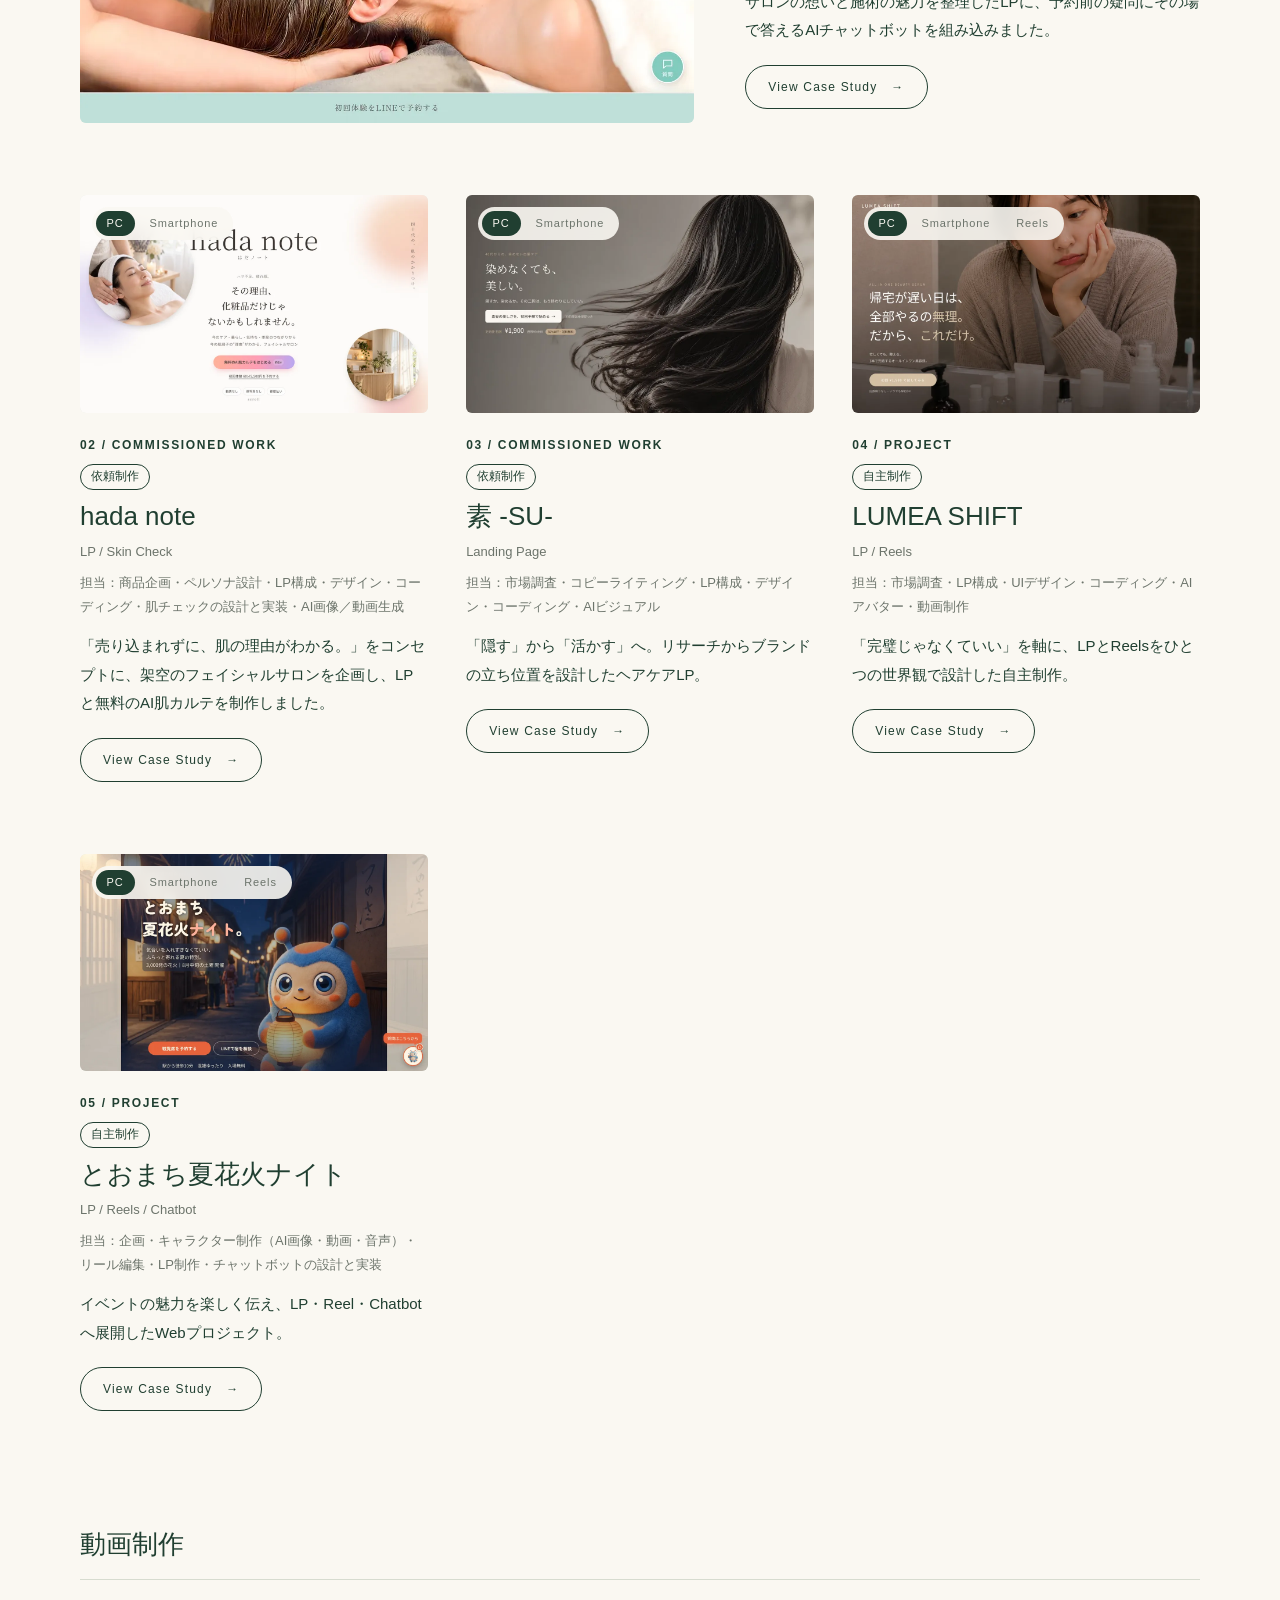
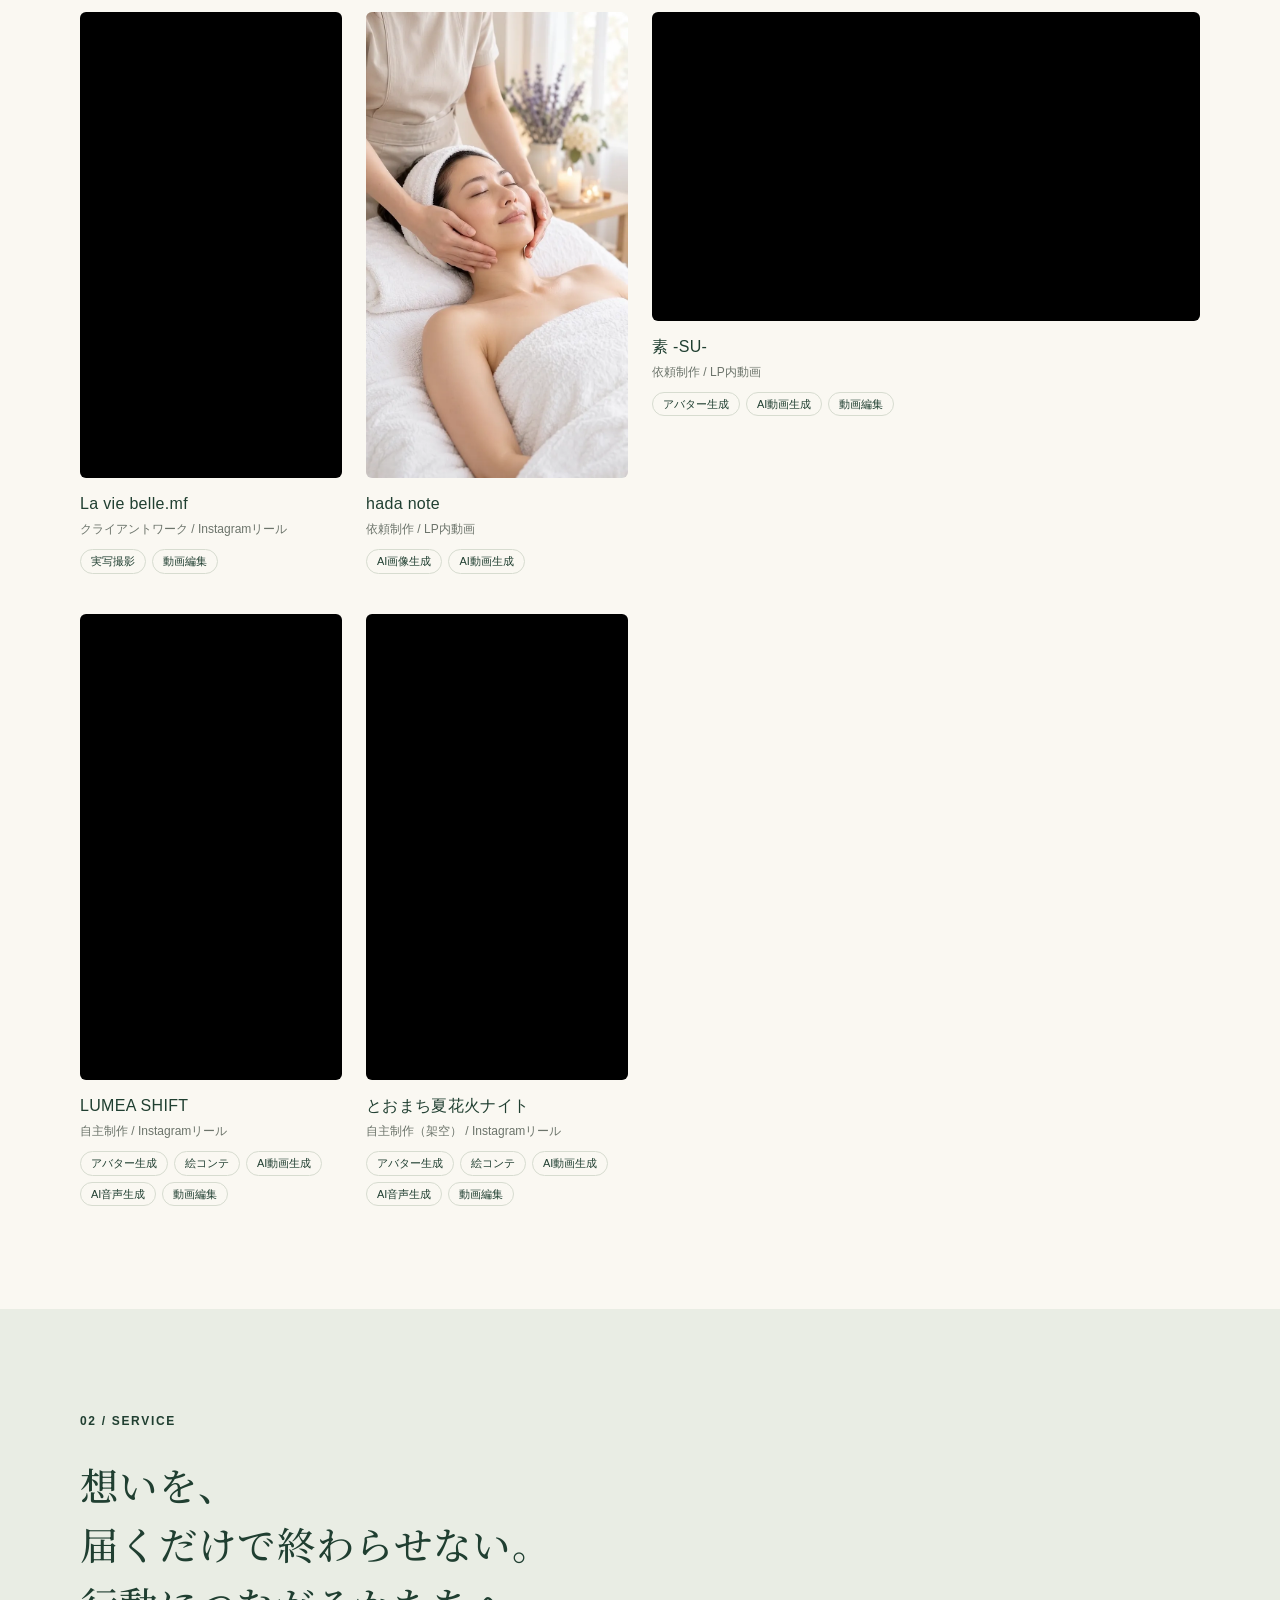
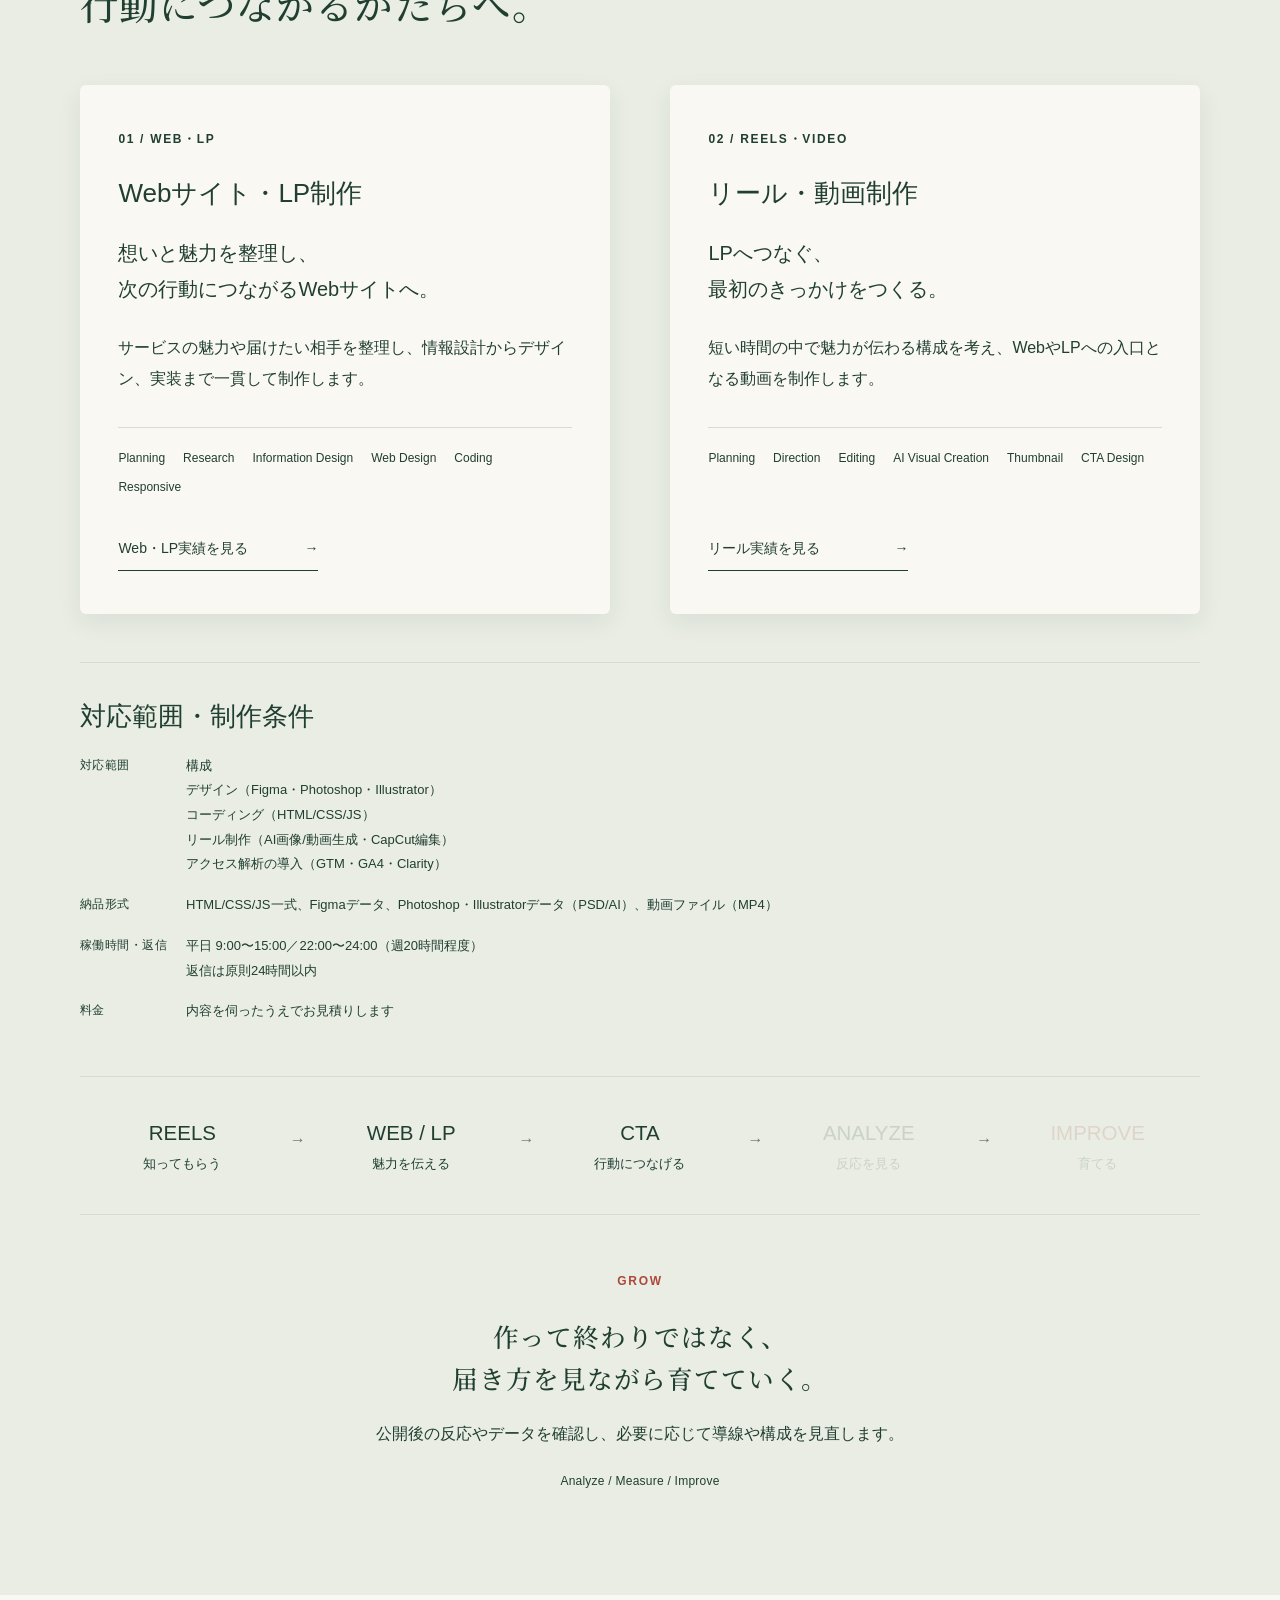
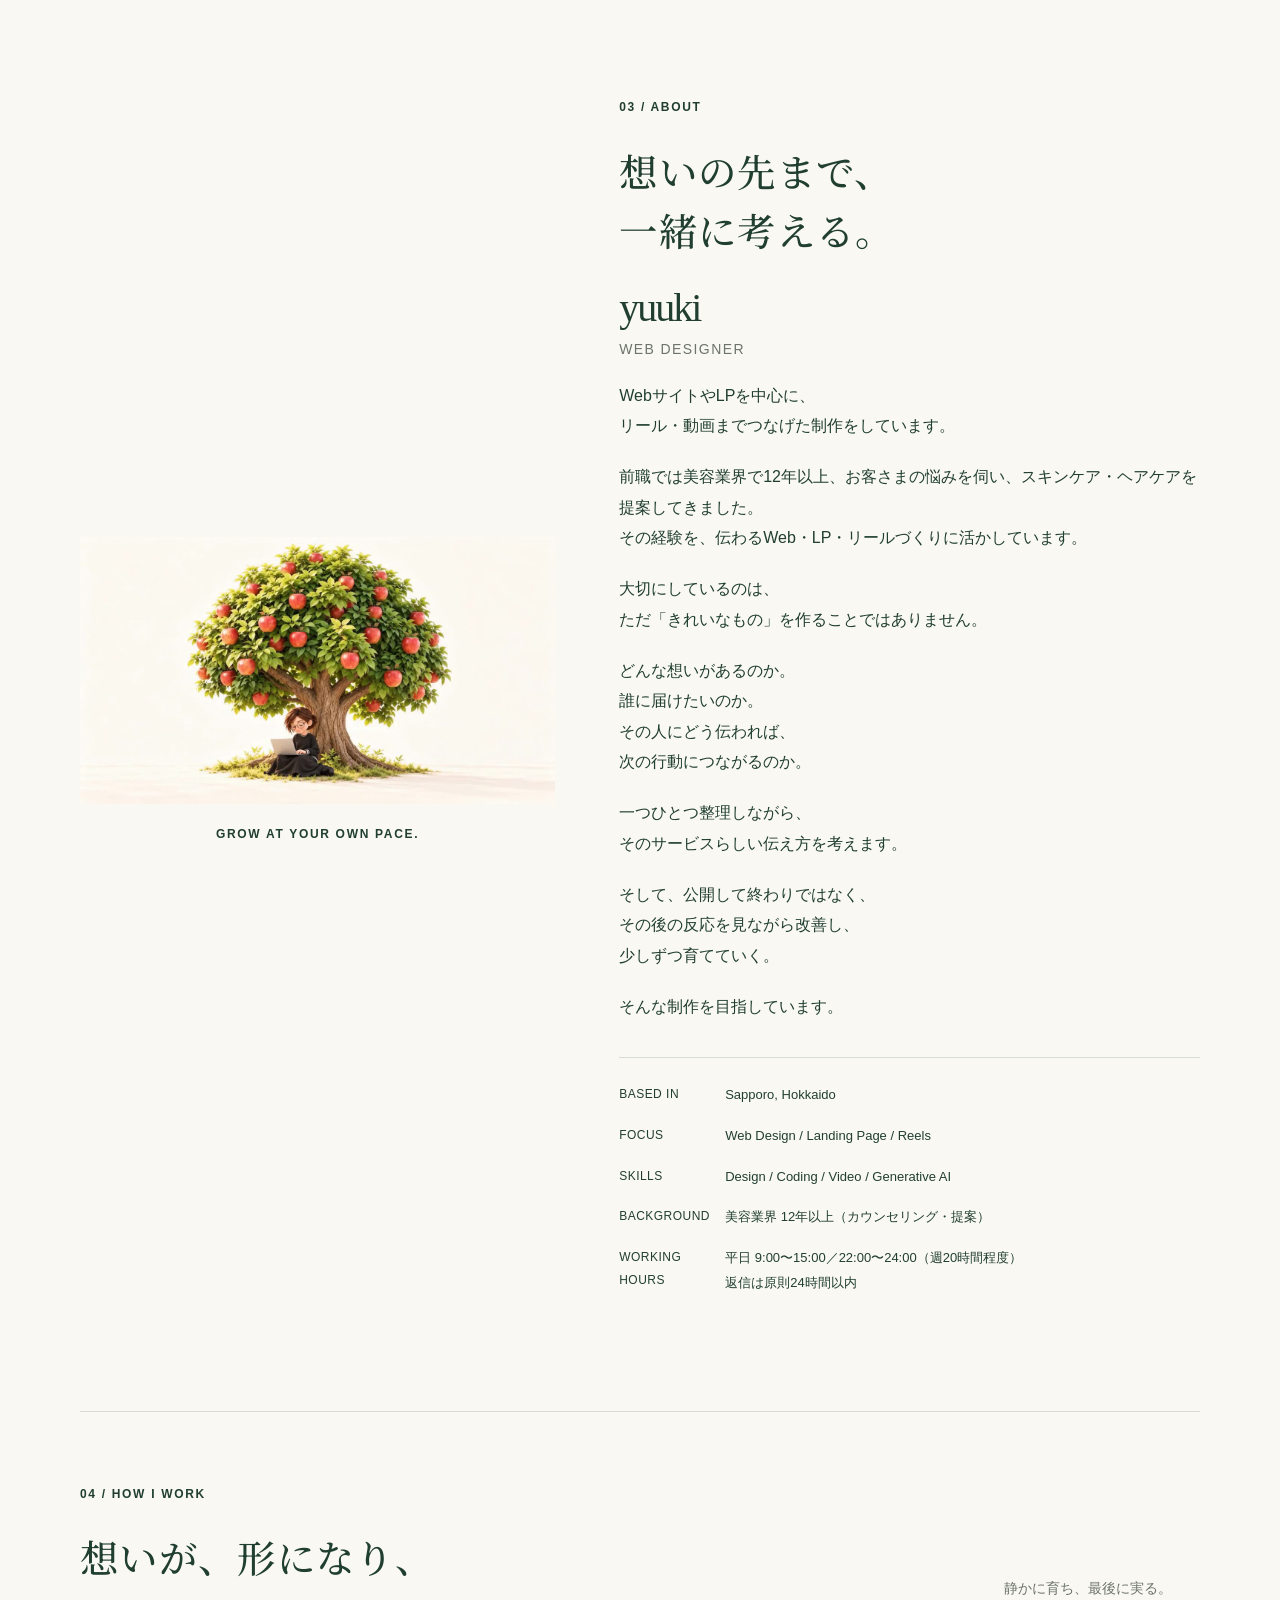
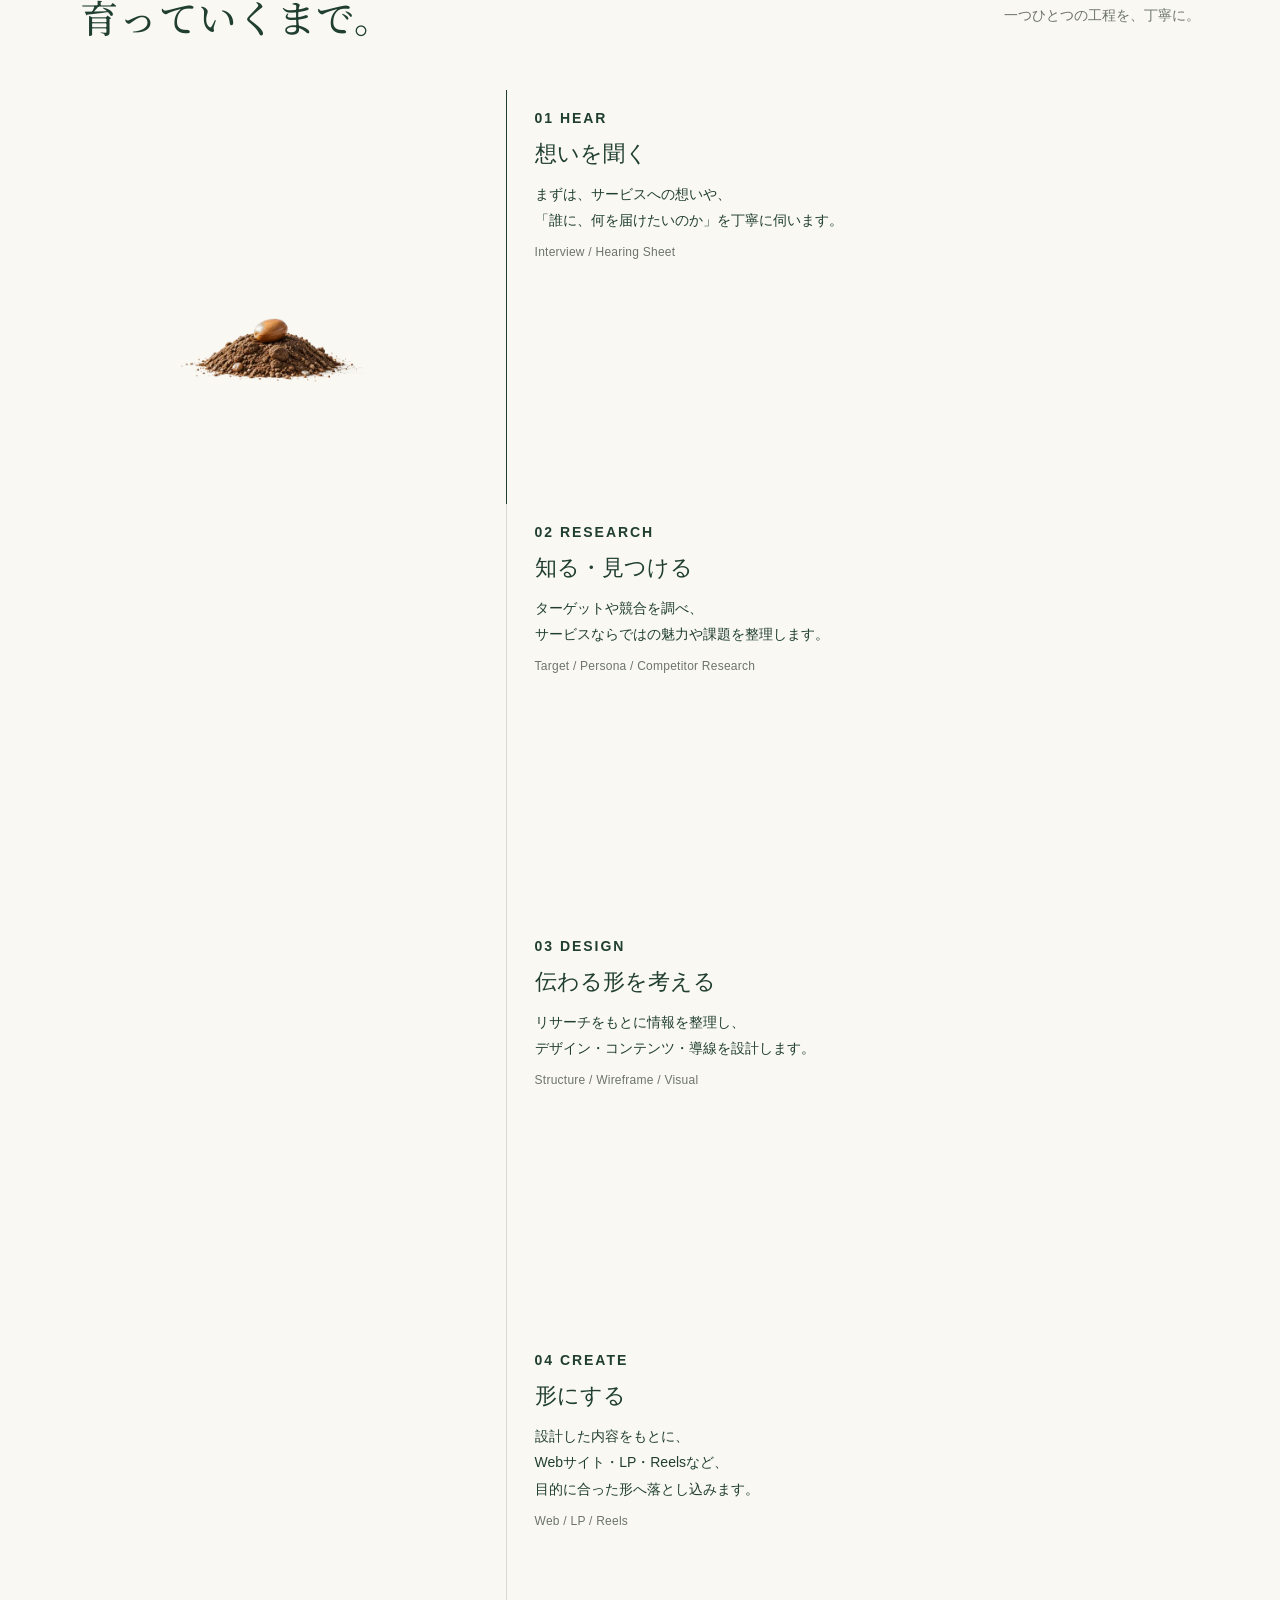
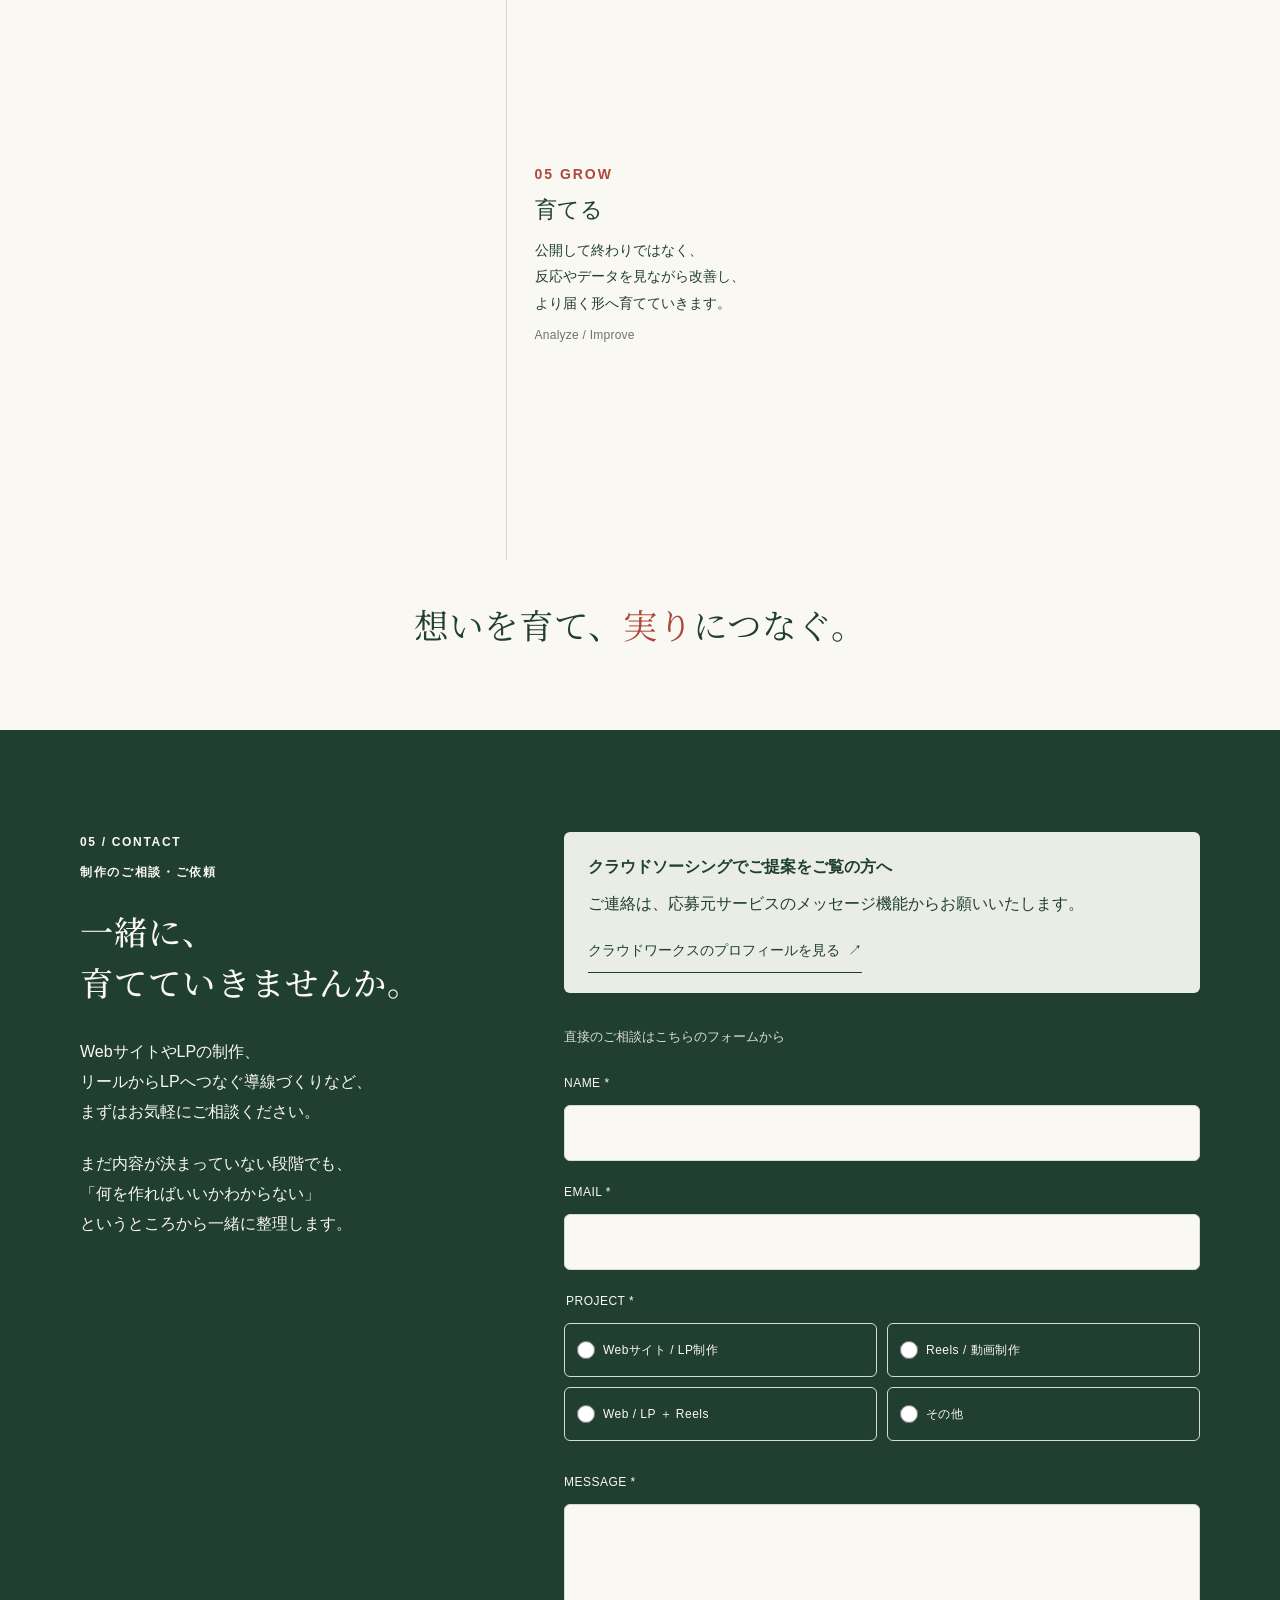
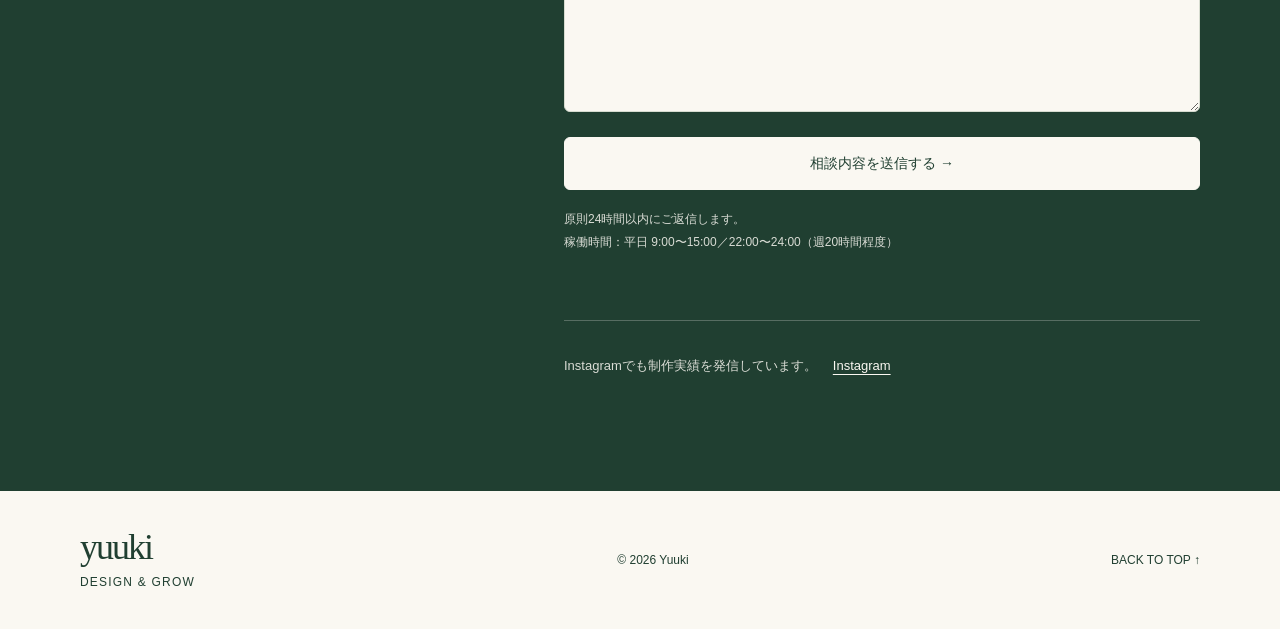
==== commit 68cbe0a9: "FV修正" ====
--- a/index.html
+++ b/index.html
@@ -10,8 +10,8 @@
     <link rel="preconnect" href="https://fonts.googleapis.com">
     <link rel="preconnect" href="https://fonts.gstatic.com" crossorigin>
     <link rel="stylesheet" href="https://fonts.googleapis.com/css2?family=Noto+Serif+JP:wght@500&display=swap">
-    <link rel="stylesheet" href="style.css?v=20261105">
-    <script src="app.js?v=20261105" defer></script>
+    <link rel="stylesheet" href="style.css?v=20261105b">
+    <script src="app.js?v=20261105b" defer></script>
     <!-- ファビコン：対応しているブラウザは SVG を使い、使えないときは PNG・ICO を使う -->
     <link rel="icon" href="assets/favicon.svg" type="image/svg+xml">
     <link rel="icon" href="assets/favicon-32.png" sizes="32x32" type="image/png">
--- a/style.css
+++ b/style.css
@@ -78,6 +78,26 @@
 .hero { height: calc(100svh - var(--header-height)); min-height: 570px; position: relative; isolation: isolate; background: var(--paper); }
 .hero-media { position: absolute; inset: 0; }
 .hero video { width: 100%; height: 100%; object-fit: contain; }
+/* PC：FV動画の四辺をページの色になじませる
+   動画の背景（ほぼ真っ白）とページの色（--paper）がわずかに違うため、
+   画面が動画より横長（または縦長）だと、動画の端が縦や横の線になって見えていた。
+   ① 動画の箱を、映像そのものと同じ大きさ（16:9）にして中央に置く
+      幅 = 「画面幅」と「FVの高さ × 16/9」の小さいほう（FVの高さは最低570px）
+   ② 箱の四辺を mask でぼかし、ページの色へ少しずつ消えていくようにする
+   スマホは下の MOBILE で別の指定をしているので、PC（761px以上）だけに効かせる */
+@media (min-width: 761px) {
+  .hero-media { display: flex; align-items: center; justify-content: center; }
+  .hero video {
+    width: min(100%, calc(max(100svh - var(--header-height), 570px) * 16 / 9));
+    height: auto;
+    aspect-ratio: 16 / 9;
+    /* 横方向と縦方向のグラデーションを重ね、両方が濃いところだけ表示する（intersect） */
+    -webkit-mask-image: linear-gradient(to right, transparent, #000 6%, #000 94%, transparent), linear-gradient(to bottom, transparent, #000 5%, #000 95%, transparent);
+    -webkit-mask-composite: source-in;
+            mask-image: linear-gradient(to right, transparent, #000 6%, #000 94%, transparent), linear-gradient(to bottom, transparent, #000 5%, #000 95%, transparent);
+            mask-composite: intersect;
+  }
+}
 .hero-copy { position: absolute; left: var(--gutter); top: 50%; transform: translateY(-50%); width: 40%; z-index: 1; }
 .hero-copy h1 { font-size: clamp(32px, 3.65vw, 62px); line-height: 1.5; letter-spacing: .025em; margin-bottom: 24px; white-space: normal; }
 .hero-description { font-size: clamp(13px, 1.1vw, 16px); line-height: 1.95; margin-bottom: 22px; }
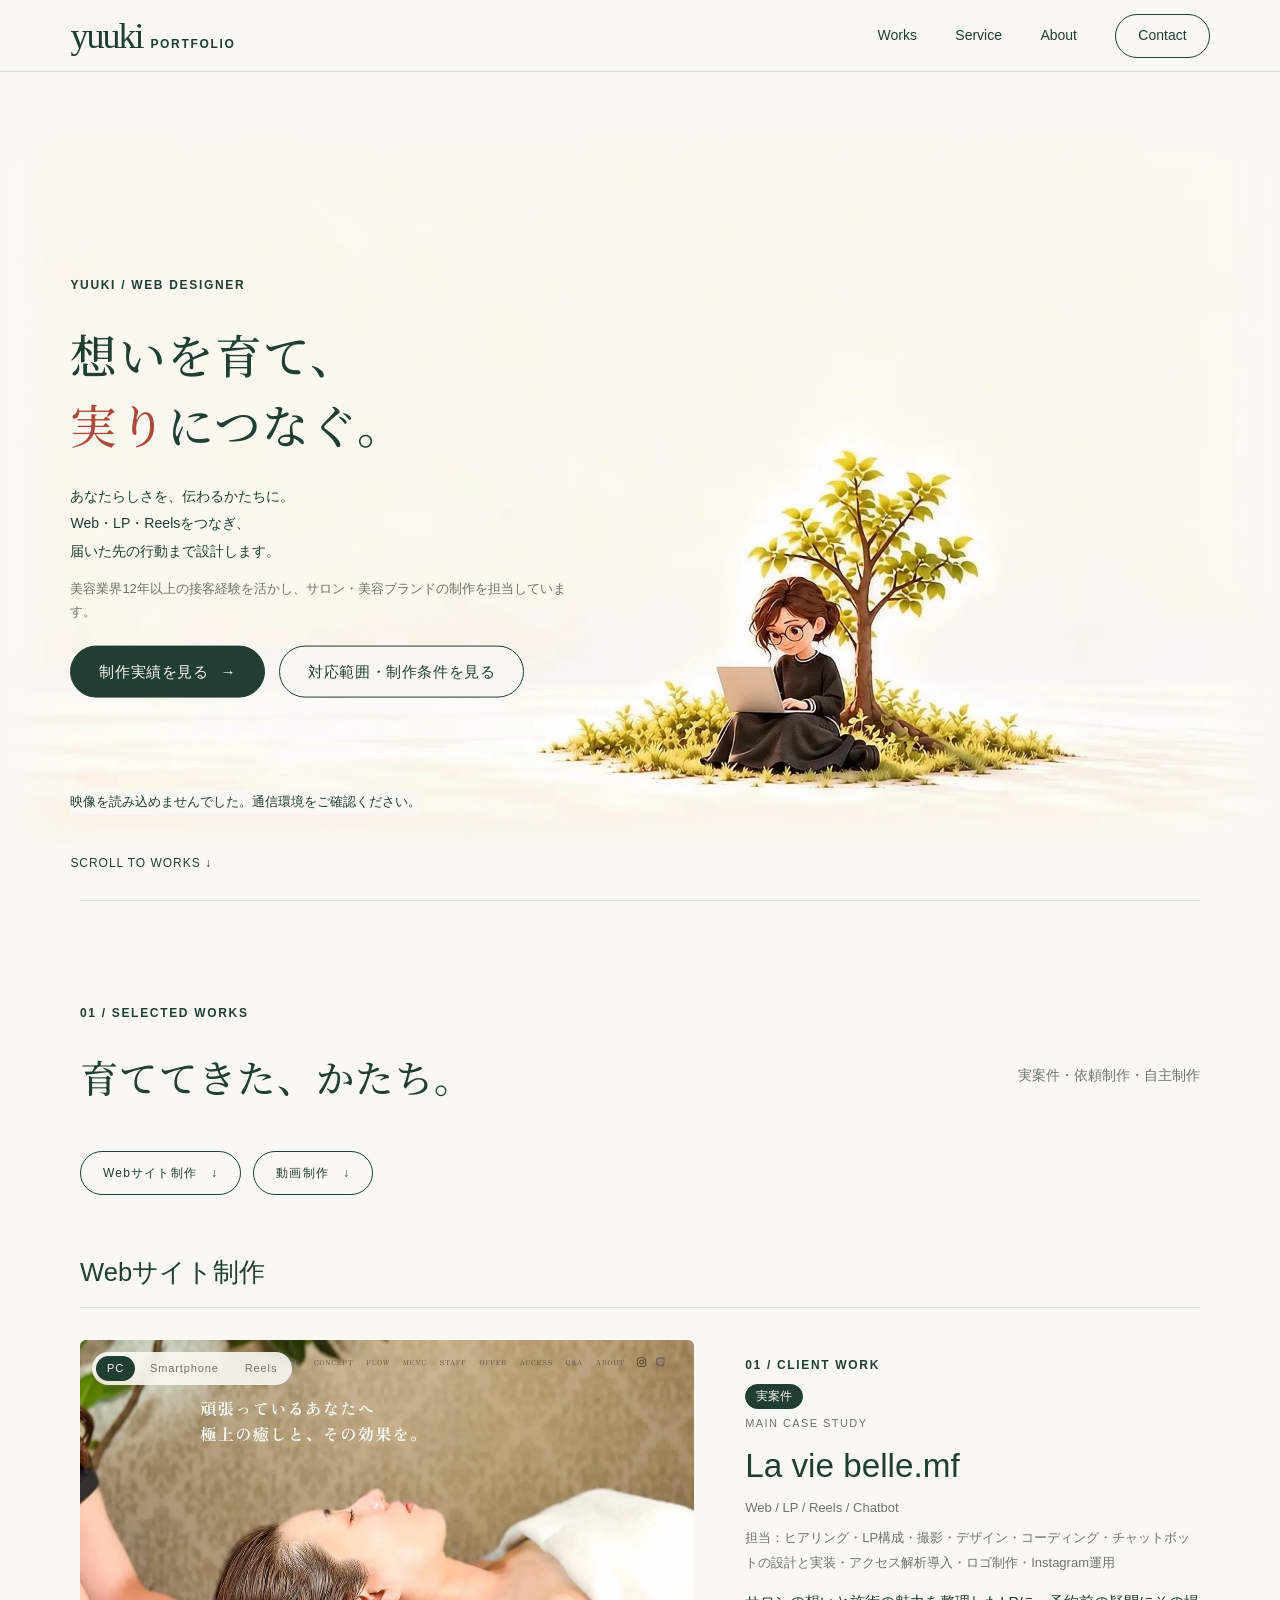
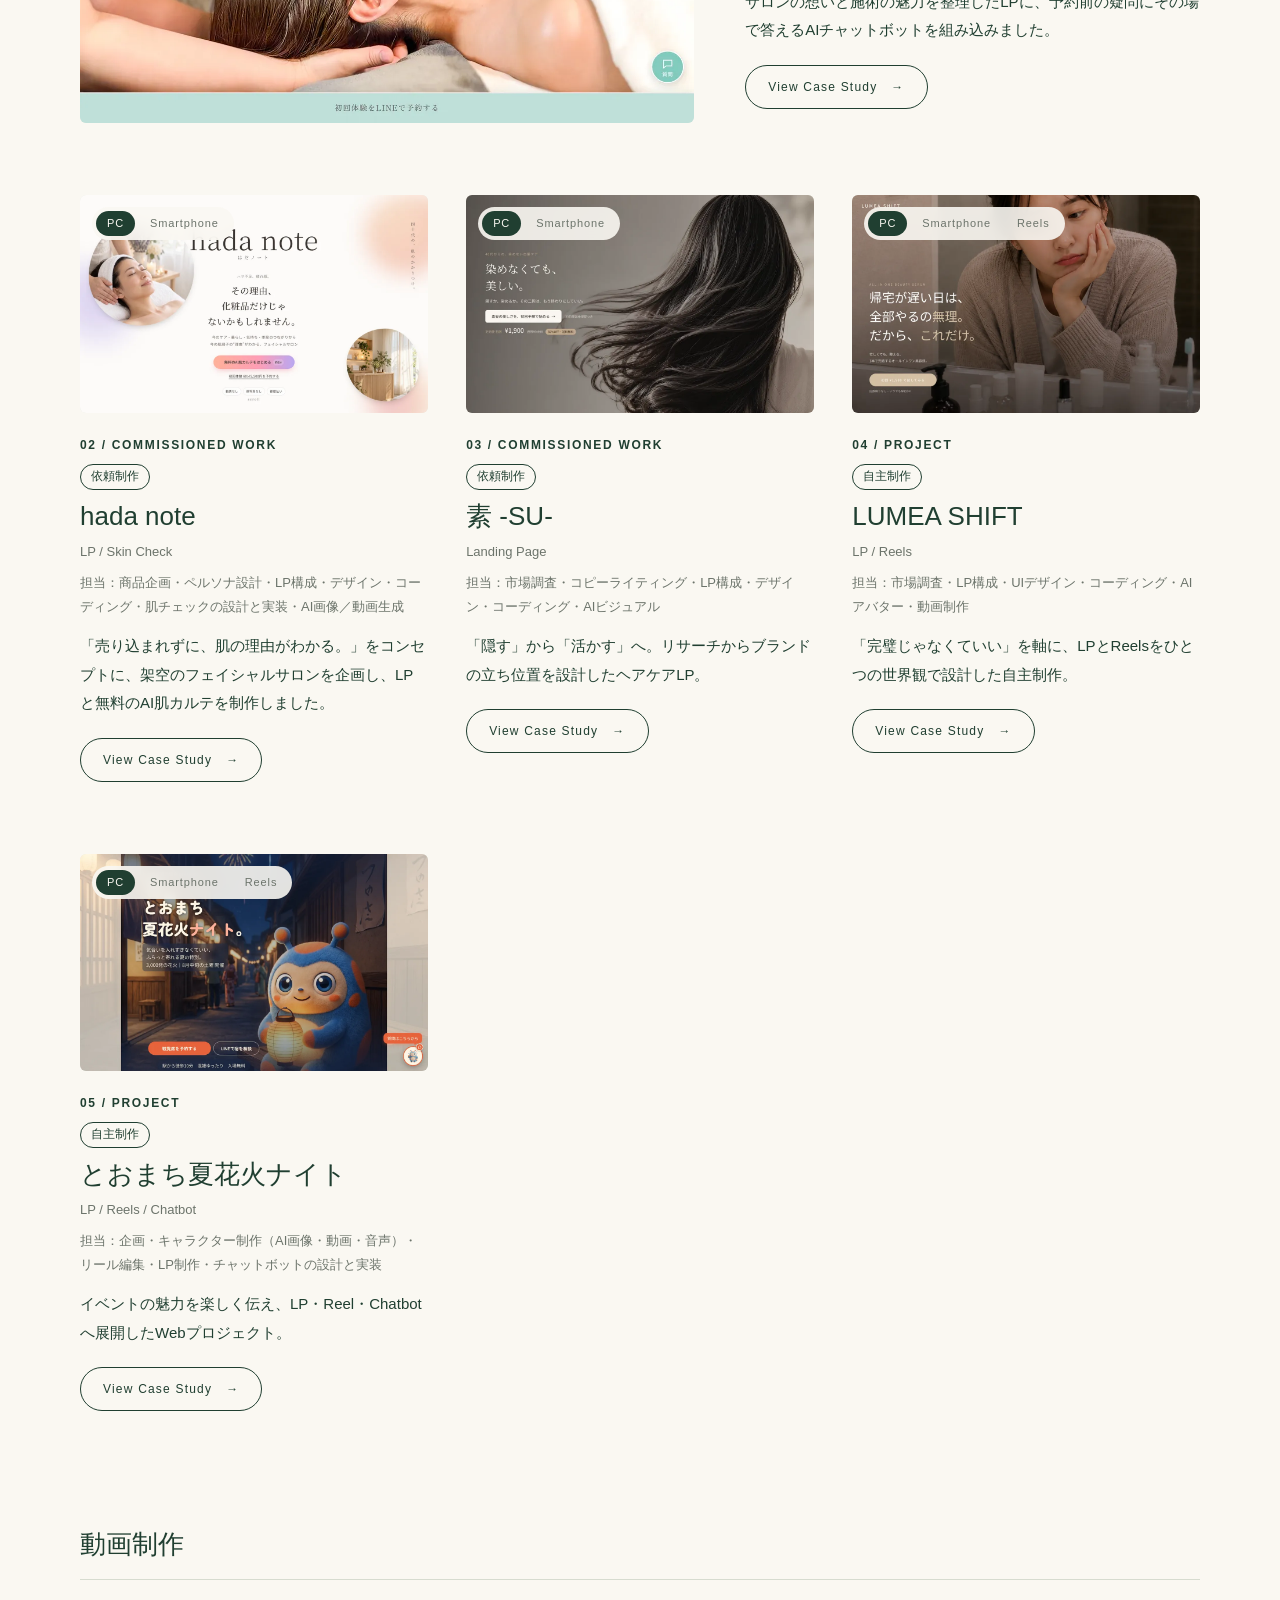
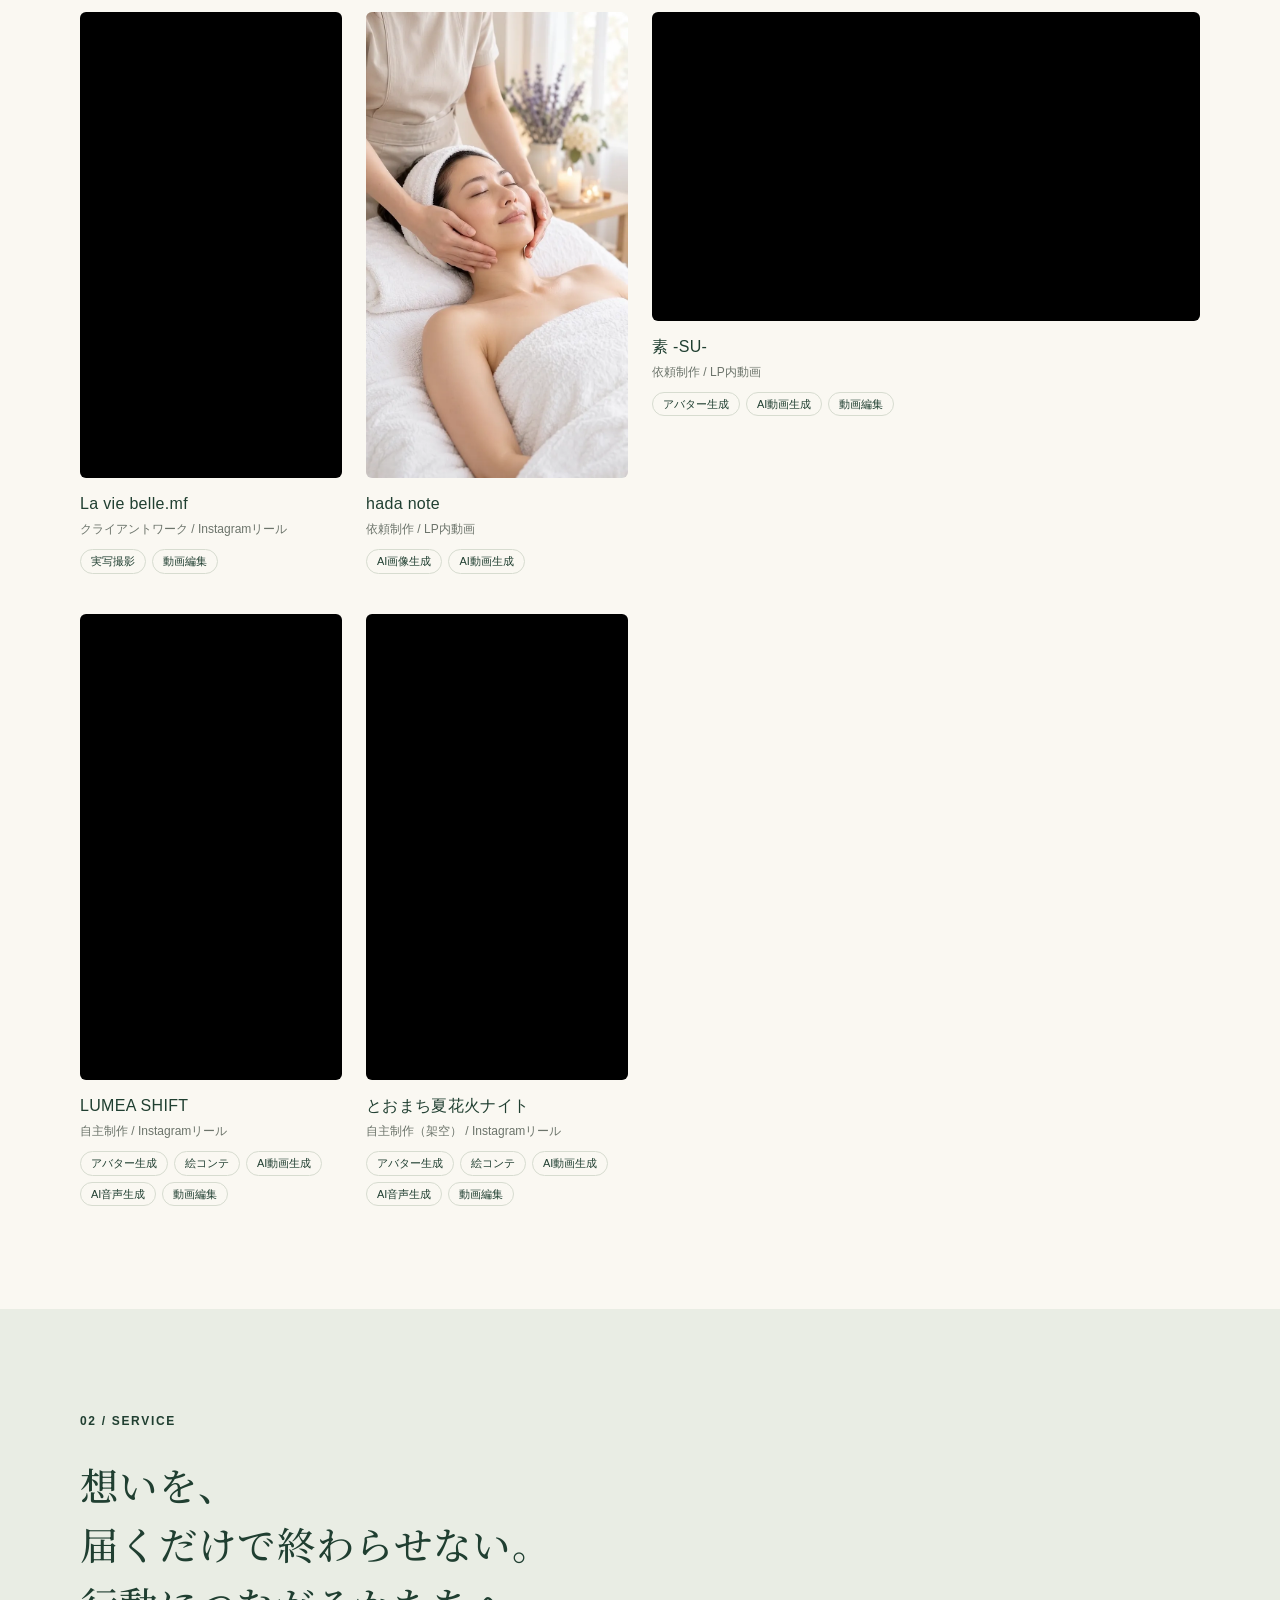
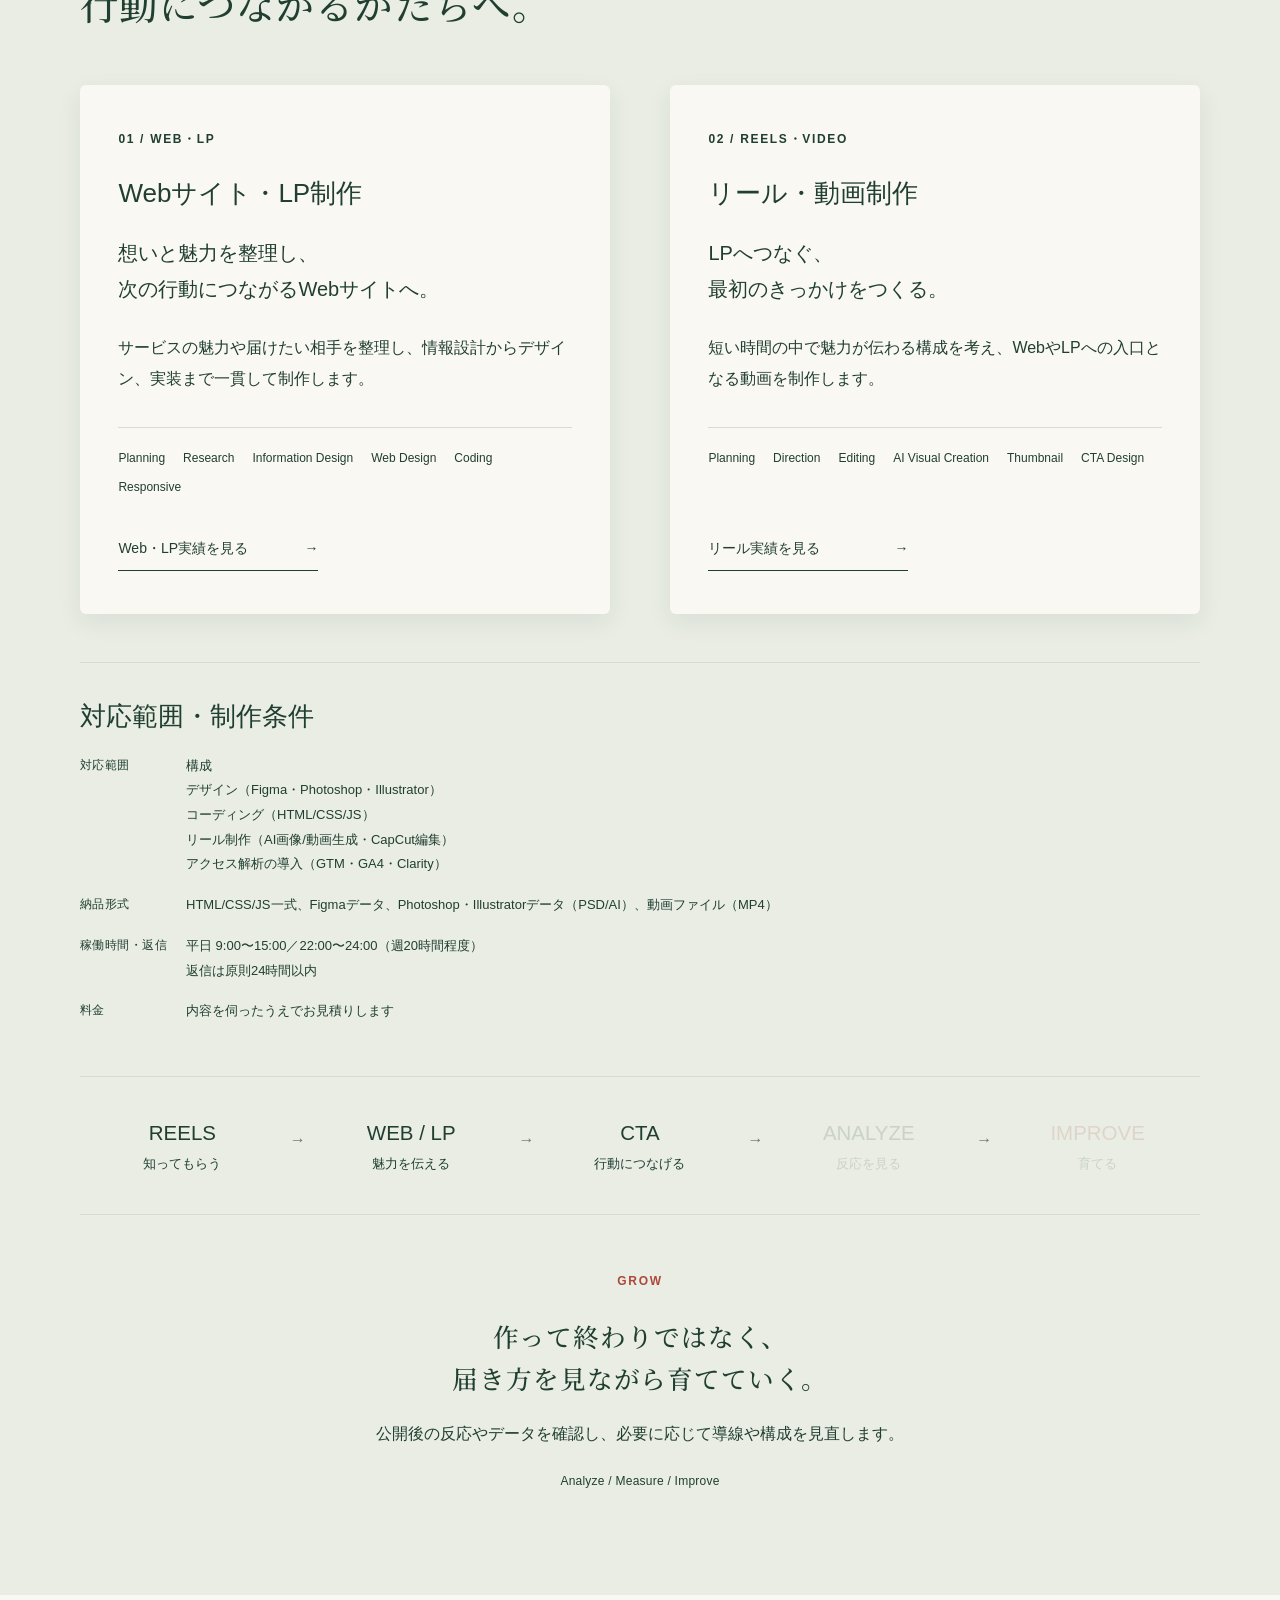
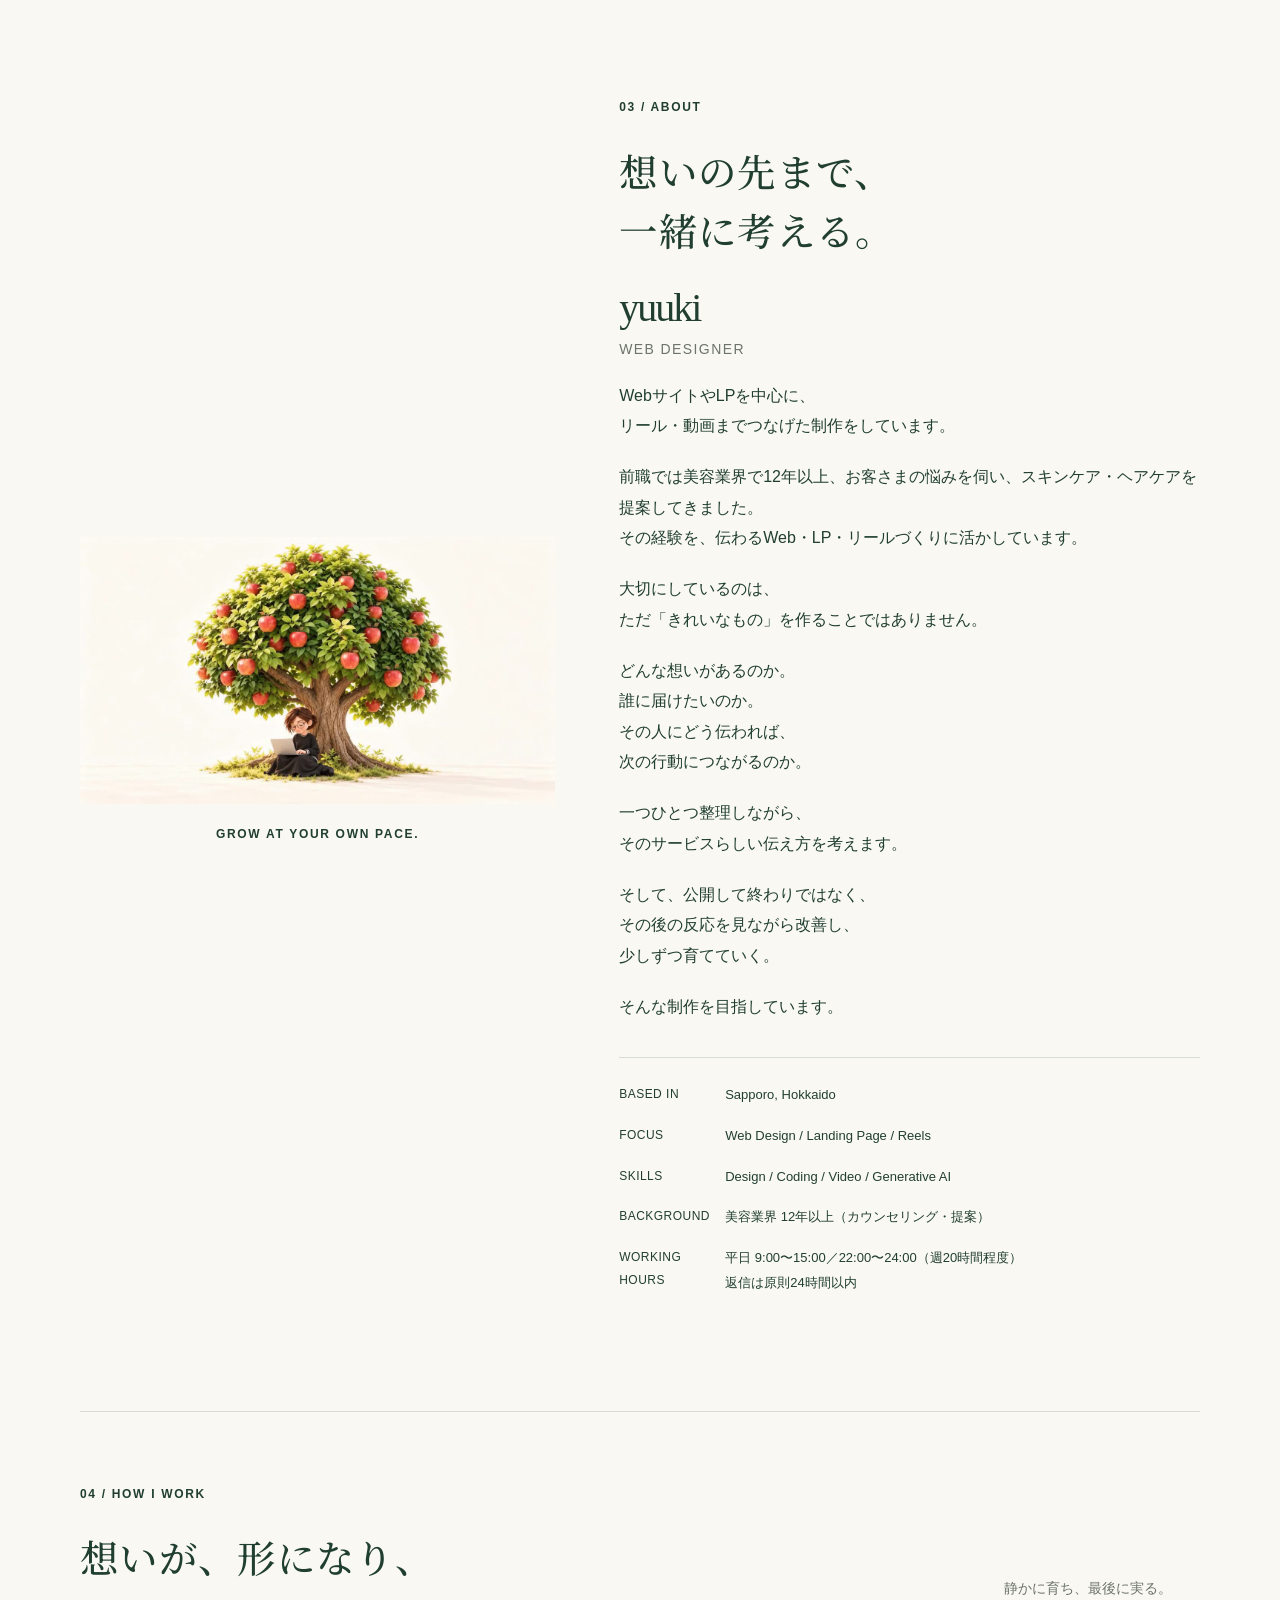
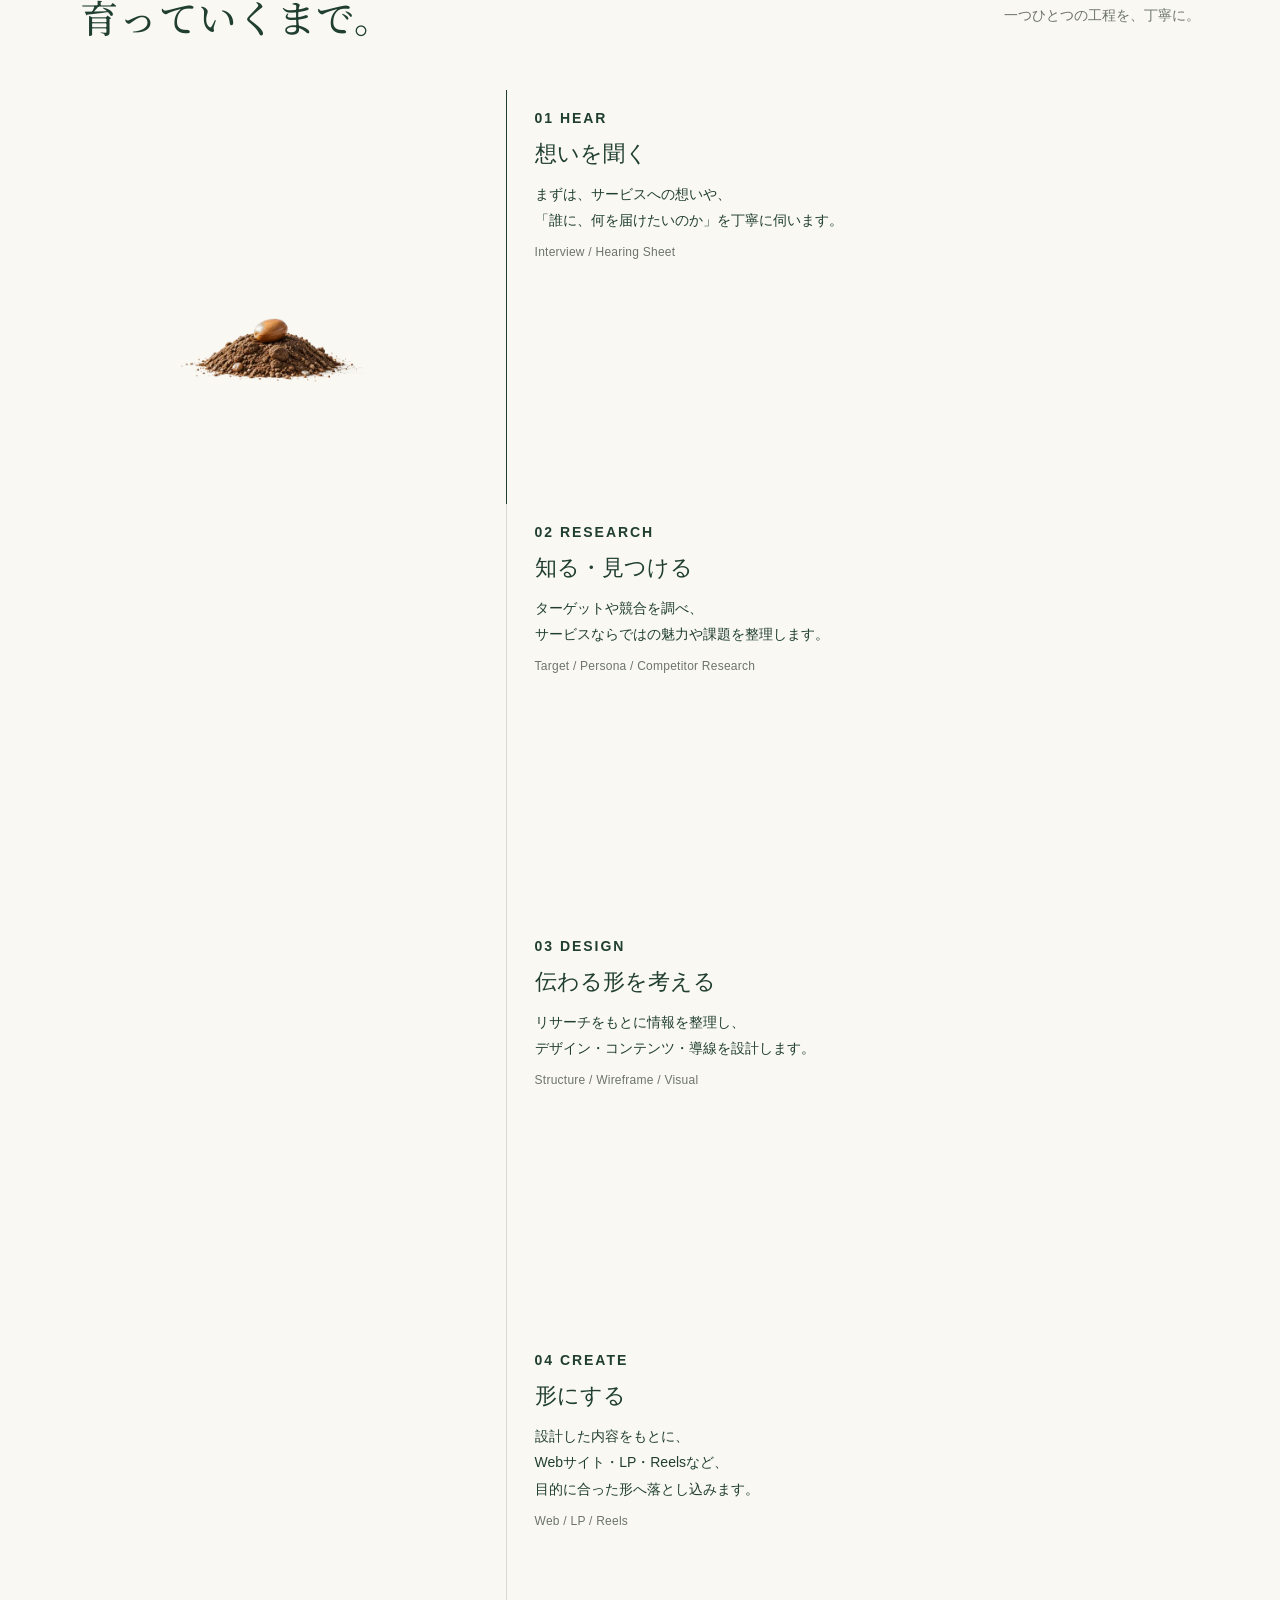
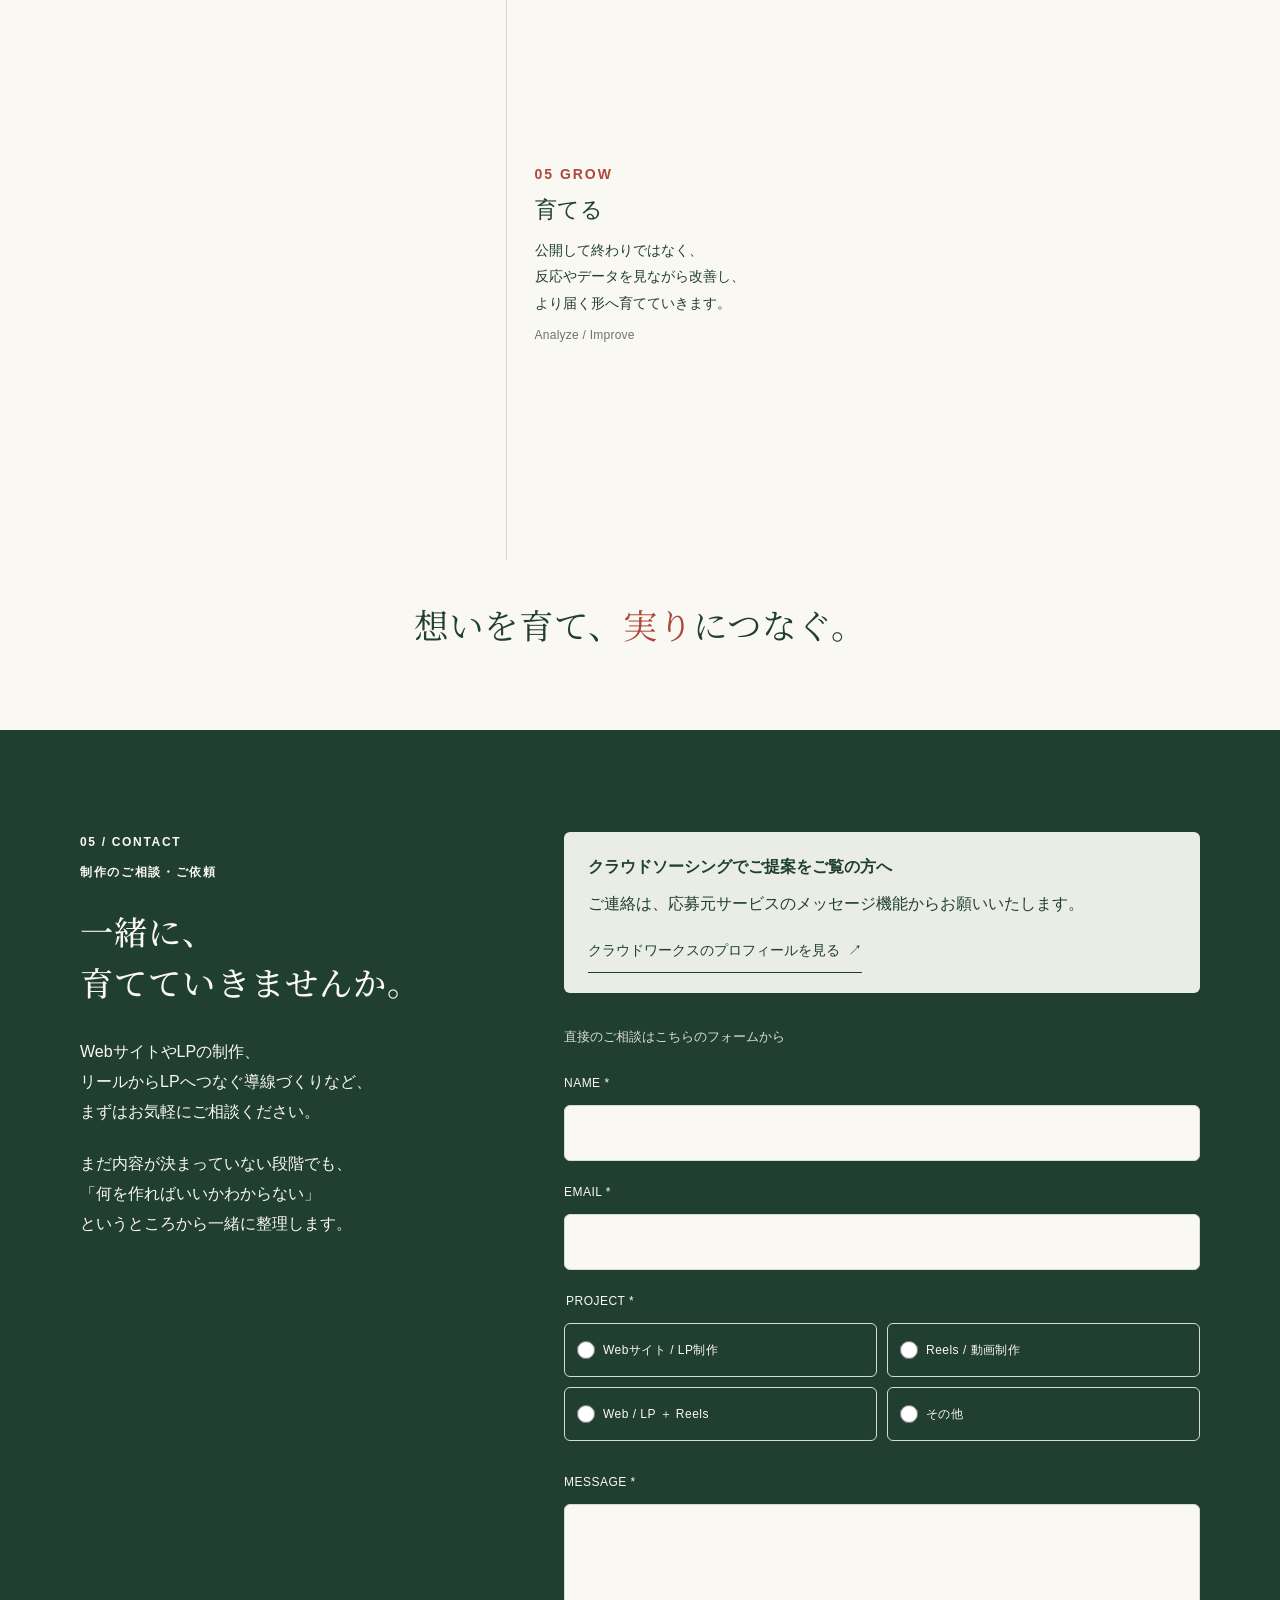
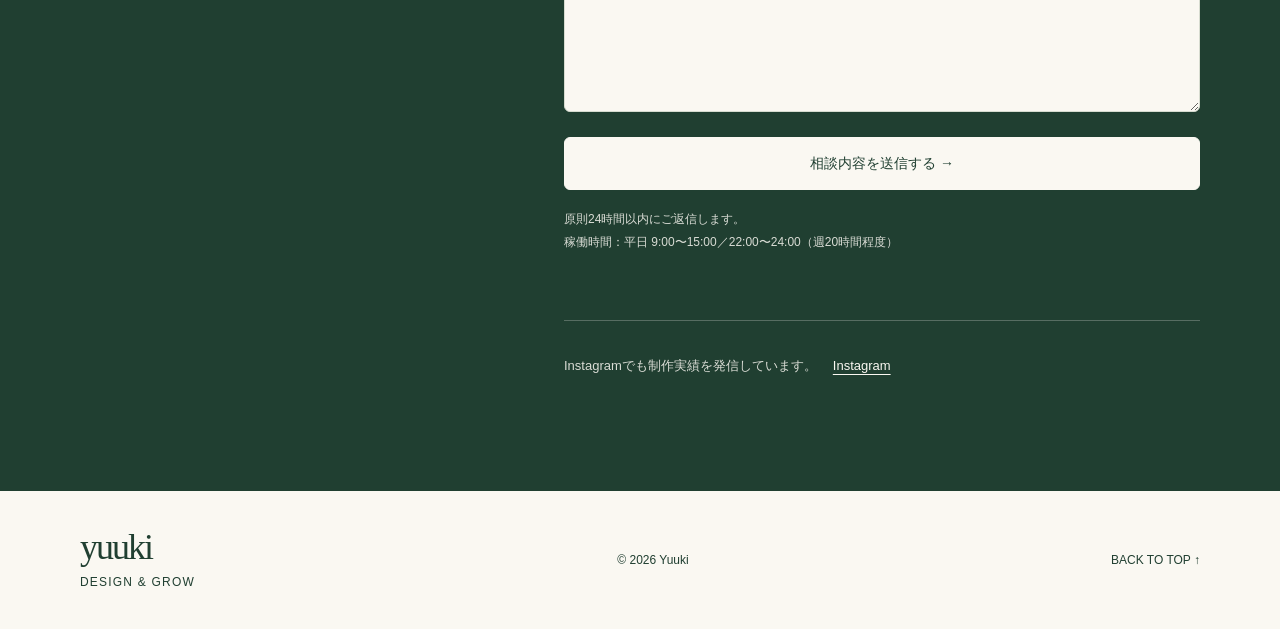
==== commit 1d1f31fc: "公開用にコメントを整理（区切りと理由のみ残す） Co-Authored-By: Claude Opus 5.5 <noreply@anthropic.com> Claude-Session: http" ====
--- a/index.html
+++ b/index.html
@@ -6,36 +6,27 @@
     <meta name="theme-color" content="#203f31">
     <meta name="description" content="札幌のWebデザイナーYuukiのポートフォリオ。美容業界12年以上の経験を活かし、LP・Webサイト制作からリール動画、AIチャットボットまで、予約や問い合わせにつながる導線を設計します。">
     <title>Yuuki｜LP・Webサイト・リール制作｜札幌のWebデザイナー</title>
-    <!-- Webフォント：見出し用の明朝体 Noto Serif JP（太さ500のみ）。display=swap … 読み込み中も文字を先に表示する -->
     <link rel="preconnect" href="https://fonts.googleapis.com">
     <link rel="preconnect" href="https://fonts.gstatic.com" crossorigin>
     <link rel="stylesheet" href="https://fonts.googleapis.com/css2?family=Noto+Serif+JP:wght@500&display=swap">
     <link rel="stylesheet" href="style.css?v=20261105b">
     <script src="app.js?v=20261105b" defer></script>
-    <!-- ファビコン：対応しているブラウザは SVG を使い、使えないときは PNG・ICO を使う -->
     <link rel="icon" href="assets/favicon.svg" type="image/svg+xml">
     <link rel="icon" href="assets/favicon-32.png" sizes="32x32" type="image/png">
     <link rel="icon" href="assets/favicon-16.png" sizes="16x16" type="image/png">
-    <!-- 古いブラウザ・Windows用（16/32/48pxを1ファイルにまとめたもの） -->
     <link rel="icon" href="assets/favicon.ico" sizes="48x48">
-    <!-- iPhoneのホーム画面用（180×180。角はiOSが自動で丸める） -->
     <link rel="apple-touch-icon" href="assets/apple-touch-icon.png">
-    <!-- Androidのホーム画面用（アイコンの一覧と色の設定ファイル） -->
     <link rel="manifest" href="assets/site.webmanifest">
     <meta property="og:type" content="website">
     <meta property="og:locale" content="ja_JP">
-    <!-- サイト名（SNSで共有したとき、タイトルの上などに小さく出る） -->
     <meta property="og:site_name" content="Yuuki Portfolio">
     <meta property="og:title" content="Yuuki｜LP・Webサイト・リール制作｜札幌のWebデザイナー">
     <meta property="og:description" content="札幌のWebデザイナーYuukiのポートフォリオ。美容業界12年以上の経験を活かし、LP・Webサイト制作からリール動画、AIチャットボットまで、予約や問い合わせにつながる導線を設計します。">
-    <!-- OGP：SNSやチャットでURLを共有したときの表示。URLは公開先（GitHub Pages）の絶対パスで書く -->
     <link rel="canonical" href="https://yuraharu8910.github.io/yuuki-portfolio/">
     <meta property="og:url" content="https://yuraharu8910.github.io/yuuki-portfolio/">
-    <!-- 共有用画像（1200×630）。全ページ共通で assets/ogp.png を使う -->
     <meta property="og:image" content="https://yuraharu8910.github.io/yuuki-portfolio/assets/ogp.png">
     <meta property="og:image:width" content="1200">
     <meta property="og:image:height" content="630">
-    <!-- X（旧Twitter）：画像を大きく表示する -->
     <meta name="twitter:card" content="summary_large_image">
   </head>
   <body>
@@ -70,20 +61,15 @@
             <span>あなたらしさを、伝わるかたちに。</span>
             <span>Web・LP・Reelsをつなぎ、</span>
             <span>届いた先の行動まで設計します。</span>
-            <!-- 美容業界での経験（発注者の多い美容サロン・美容ブランド向けの裏付け） -->
             <span class="hero-proof">美容業界12年以上の接客経験を活かし、サロン・美容ブランドの制作を担当しています。</span>
           </p>
           <div class="hero-actions">
             <a class="text-link" href="#works">制作実績を見る <span aria-hidden="true">→</span>
             </a>
-            <!-- サブボタン：発注者が比べたい「対応範囲・制作条件」（SERVICE内の #conditions）へ移動する。
-                 問い合わせへの入口は、ヘッダーの Contact ボタンが常に表示されているのでそちらに任せる。
-                 <wbr> … スマホで2行になるときの折り返し位置（「対応範囲・」で改行） -->
             <a class="quiet-link" href="#conditions">対応範囲・<wbr>制作条件を見る</a>
           </div>
         </div>
         <div class="movie-caption">
-          <!-- スクロール誘導：FVのすぐ下にある作品一覧（#works）へ移動する -->
           <a class="scroll-cue" href="#works">SCROLL TO WORKS ↓</a>
         </div>
         <p id="video-status" class="video-status" role="status"></p>
@@ -98,21 +84,14 @@
             <p class="eyebrow">01 / SELECTED WORKS</p>
             <h2>育ててきた、かたち。</h2>
           </div>
-          <!-- 凡例：作品カードの種別バッジ（実案件 / 依頼制作 / 自主制作）の意味 -->
           <p class="muted">実案件・依頼制作・自主制作</p>
         </div>
-        <!-- カテゴリ移動ボタン：ページ内リンク。
-             タブ切り替えではなく、下の「Webサイト制作」「動画制作」の2ブロックを縦に並べている。
-             リンク先は各見出しの id（#works-web / #works-video）。 -->
         <nav class="works-jump" aria-label="作品カテゴリ">
           <a class="pill" href="#works-web">Webサイト制作 <span aria-hidden="true">↓</span></a>
           <a class="pill" href="#works-video">動画制作 <span aria-hidden="true">↓</span></a>
         </nav>
         <!-- ========== Webサイト制作 ========== -->
         <h3 class="works-block__title" id="works-web">Webサイト制作</h3>
-        <!-- 作品カード：画像は data-rotate の中の .slide を app.js が切り替える。
-             作品ごとに PC（静止画）/ Smartphone（静止画）/ Reels（動画）を、ある分だけ並べる。
-             素材の置き場所：assets/works/作品フォルダ/card-pc.webp・card-sp.webp・card-reel.mp4（表紙 card-reel.webp） -->
         <div class="work-grid">
           <article class="work featured">
             <div class="visual" data-rotate>
@@ -124,35 +103,27 @@
             </div>
             <a class="work-content" href="works/laviebelle.html">
               <p class="eyebrow">01 / CLIENT WORK</p>
-              <!-- 種別バッジ：実案件 / 依頼制作 / 自主制作 のどれか -->
               <p class="work-type">実案件</p>
               <p class="case-tag">MAIN CASE STUDY</p>
               <h3>La vie belle.mf</h3>
               <p class="meta">Web / LP / Reels / Chatbot</p>
-              <!-- 担当範囲：詳細ページの ROLE から抜き出したもの（新しく作らない） -->
               <p class="work-role">担当：ヒアリング・LP構成・撮影・デザイン・コーディング・チャットボットの設計と実装・アクセス解析導入・ロゴ制作・Instagram運用</p>
               <p class="desc">サロンの想いと施術の魅力を整理したLPに、予約前の疑問にその場で答えるAIチャットボットを組み込みました。</p>
               <span class="pill">View Case Study <span aria-hidden="true">→</span></span>
             </a>
           </article>
-          <!-- hada note（依頼制作）：La vie belle.mf と同じ美容サロン向けなので2番目に置く -->
           <article class="work">
             <div class="visual" data-rotate>
               <a class="visual-link" href="works/hada-note.html" aria-label="hada note のケーススタディを見る" tabindex="-1">
                 <figure class="slide is-active" data-label="PC"><img class="cover" src="assets/works/hada-note/card-pc.webp" alt="" width="1200" height="750" loading="lazy" decoding="async"></figure>
                 <figure class="slide slide--phone" data-label="Smartphone"><div class="phone"><img src="assets/works/hada-note/card-sp.webp" alt="" width="480" height="1039" loading="lazy" decoding="async"></div></figure>
-                <!-- リール追加時：assets/works/hada-note/ に card-reel.mp4 / card-reel.webp を置いてコメントを外す
-                <figure class="slide slide--phone" data-label="Reels"><div class="phone"><video src="assets/works/hada-note/card-reel.mp4" poster="assets/works/hada-note/card-reel.webp" muted playsinline preload="none" width="540" height="960"></video></div></figure>
-                -->
               </a>
             </div>
             <a class="work-content" href="works/hada-note.html">
               <p class="eyebrow">02 / COMMISSIONED WORK</p>
-              <!-- 種別バッジ：実案件 / 依頼制作 / 自主制作 のどれか -->
               <p class="work-type">依頼制作</p>
               <h3>hada note</h3>
               <p class="meta">LP / Skin Check</p>
-              <!-- 担当範囲：詳細ページの ROLE から抜き出したもの（新しく作らない） -->
               <p class="work-role">担当：商品企画・ペルソナ設計・LP構成・デザイン・コーディング・肌チェックの設計と実装・AI画像／動画生成</p>
               <p class="desc">「売り込まれずに、肌の理由がわかる。」をコンセプトに、架空のフェイシャルサロンを企画し、LPと無料のAI肌カルテを制作しました。</p>
               <span class="pill">View Case Study <span aria-hidden="true">→</span></span>
@@ -163,18 +134,13 @@
               <a class="visual-link" href="works/su.html" aria-label="素 -SU- のケーススタディを見る" tabindex="-1">
                 <figure class="slide is-active" data-label="PC"><img class="cover" src="assets/works/su/card-pc.webp" alt="" width="1200" height="750" loading="lazy" decoding="async"></figure>
                 <figure class="slide slide--phone" data-label="Smartphone"><div class="phone"><img src="assets/works/su/card-sp.webp" alt="" width="480" height="1039" loading="lazy" decoding="async"></div></figure>
-                <!-- リール追加時：assets/works/su/ に card-reel.mp4 / card-reel.webp / reel.mp4 を置いてコメントを外す
-                <figure class="slide slide--phone" data-label="Reels"><div class="phone"><video src="assets/works/su/card-reel.mp4" poster="assets/works/su/card-reel.webp" muted playsinline preload="none" width="540" height="960"></video></div></figure>
-                -->
               </a>
             </div>
             <a class="work-content" href="works/su.html">
               <p class="eyebrow">03 / COMMISSIONED WORK</p>
-              <!-- 種別バッジ：実案件 / 依頼制作 / 自主制作 のどれか -->
               <p class="work-type">依頼制作</p>
               <h3>素 -SU-</h3>
               <p class="meta">Landing Page</p>
-              <!-- 担当範囲：詳細ページの ROLE から抜き出したもの（新しく作らない） -->
               <p class="work-role">担当：市場調査・コピーライティング・LP構成・デザイン・コーディング・AIビジュアル</p>
               <p class="desc">「隠す」から「活かす」へ。リサーチからブランドの立ち位置を設計したヘアケアLP。</p>
               <span class="pill">View Case Study <span aria-hidden="true">→</span></span>
@@ -190,11 +156,9 @@
             </div>
             <a class="work-content" href="works/lumea-shift.html">
               <p class="eyebrow">04 / PROJECT</p>
-              <!-- 種別バッジ：実案件 / 依頼制作 / 自主制作 のどれか -->
               <p class="work-type">自主制作</p>
               <h3>LUMEA SHIFT</h3>
               <p class="meta">LP / Reels</p>
-              <!-- 担当範囲：詳細ページの ROLE から抜き出したもの（新しく作らない） -->
               <p class="work-role">担当：市場調査・LP構成・UIデザイン・コーディング・AIアバター・動画制作</p>
               <p class="desc">「完璧じゃなくていい」を軸に、LPとReelsをひとつの世界観で設計した自主制作。</p>
               <span class="pill">View Case Study <span aria-hidden="true">→</span></span>
@@ -210,31 +174,18 @@
             </div>
             <a class="work-content" href="works/tomachi.html">
               <p class="eyebrow">05 / PROJECT</p>
-              <!-- 種別バッジ：実案件 / 依頼制作 / 自主制作 のどれか -->
               <p class="work-type">自主制作</p>
               <h3>とおまち夏花火ナイト</h3>
               <p class="meta">LP / Reels / Chatbot</p>
-              <!-- 担当範囲：詳細ページの ROLE から抜き出したもの（新しく作らない） -->
               <p class="work-role">担当：企画・キャラクター制作（AI画像・動画・音声）・リール編集・LP制作・チャットボットの設計と実装</p>
               <p class="desc">イベントの魅力を楽しく伝え、LP・Reel・Chatbotへ展開したWebプロジェクト。</p>
               <span class="pill">View Case Study <span aria-hidden="true">→</span></span>
             </a>
           </article>
         </div>
-        <!-- ========== 動画制作 ==========
-             一覧のカードで直接再生する（詳細ページには移動しない）。
-             動画は muted loop playsinline preload="none"。data-inview が付いた動画を、
-             app.js が「画面に50%以上入った間だけ再生・外れたら一時停止」する。
-             縦長カードはそのまま（9:16）、横長カードは work-card--landscape を付ける（2列分・16:9）。
-
-             【posterの追加方法】今は poster 画像がないので、再生が始まるまでカードは黒いまま。
-             画像を用意したら、<video> に poster 属性を足すだけでよい。
-               例）<video src="assets/works/laviebelle/aroma.mp4"
-                          poster="assets/works/laviebelle/aroma-poster.webp" ...>
-             置き場所は動画と同じ assets/works/作品フォルダ/。縦長は 720×1280、横長は 1280×720 くらいが目安。 -->
+        <!-- ========== 動画制作 ========== -->
         <h3 class="works-block__title" id="works-video">動画制作</h3>
         <ul class="video-grid">
-          <!-- ① La vie belle.mf（縦長） -->
           <li class="work-card">
             <div class="work-card__media">
               <video src="assets/works/laviebelle/aroma.mp4" muted loop playsinline preload="none" data-inview width="720" height="1280" aria-label="La vie belle.mf のInstagramリール（音声なし）"></video>
@@ -246,7 +197,6 @@
               <li>動画編集</li>
             </ul>
           </li>
-          <!-- ② hada note（縦長：LP用に生成した動画） -->
           <li class="work-card">
             <div class="work-card__media">
               <video src="assets/works/hada-note/movie-treatment.mp4" poster="assets/works/hada-note/movie-treatment.webp" muted loop playsinline preload="none" data-inview width="720" height="1280" aria-label="hada note のLP内動画（音声なし）"></video>
@@ -258,7 +208,6 @@
               <li>AI動画生成</li>
             </ul>
           </li>
-          <!-- ③ 素 -SU-（横長：2列分） -->
           <li class="work-card work-card--landscape">
             <div class="work-card__media">
               <video src="assets/works/su/hero.mp4" muted loop playsinline preload="none" data-inview width="1920" height="1080" aria-label="素 -SU- のLP内動画（音声なし）"></video>
@@ -271,7 +220,6 @@
               <li>動画編集</li>
             </ul>
           </li>
-          <!-- ④ LUMEA SHIFT（縦長） -->
           <li class="work-card">
             <div class="work-card__media">
               <video src="assets/works/lumea-shift/lumea-fv.mp4" muted loop playsinline preload="none" data-inview width="720" height="1280" aria-label="LUMEA SHIFT のInstagramリール（音声なし）"></video>
@@ -286,7 +234,6 @@
               <li>動画編集</li>
             </ul>
           </li>
-          <!-- ⑤ とおまち夏花火ナイト（縦長） -->
           <li class="work-card">
             <div class="work-card__media">
               <video src="assets/works/tomachi/fv-tooma.mp4" muted loop playsinline preload="none" data-inview width="720" height="1280" aria-label="とおまち夏花火ナイト のInstagramリール（音声なし）"></video>
@@ -326,7 +273,6 @@
                 <li>Coding</li>
                 <li>Responsive</li>
               </ul>
-              <!-- 代表的なWeb・LP実績（La vie belle.mf）の詳細ページへ直接つなぐ -->
               <a class="text-link service-link" href="works/laviebelle.html">Web・LP実績を見る <span aria-hidden="true">→</span></a>
             </article>
             <article>
@@ -342,17 +288,13 @@
                 <li>Thumbnail</li>
                 <li>CTA Design</li>
               </ul>
-              <!-- 代表的なリール実績（LUMEA SHIFT）の詳細ページへ直接つなぐ -->
               <a class="text-link service-link" href="works/lumea-shift.html">リール実績を見る <span aria-hidden="true">→</span></a>
             </article>
           </div>
-          <!-- 制作条件：発注者がほかの制作者と比べるための情報（料金表は載せず「お見積り」にとどめる） -->
           <div class="conditions" id="conditions">
             <h3>対応範囲・制作条件</h3>
-            <!-- 見た目は ABOUT のプロフィール欄（dl.profile）と同じ -->
             <dl class="profile">
               <dt>対応範囲</dt>
-              <!-- 対応範囲：項目が多いので、1項目ずつ改行して読みやすくする -->
               <dd>構成<br>
                 デザイン（Figma・Photoshop・Illustrator）<br>
                 コーディング（HTML/CSS/JS）<br>
@@ -360,11 +302,6 @@
                 アクセス解析の導入（GTM・GA4・Clarity）</dd>
               <dt>納品形式</dt>
               <dd>HTML/CSS/JS一式、Figmaデータ、Photoshop・Illustratorデータ（PSD/AI）、動画ファイル（MP4）</dd>
-              <!-- TODO: 0-E 制作期間の目安（LP1ページ・リール1本あたり）が決まったら、〇〇を書き換えてコメントを外す
-              <dt>制作期間の目安</dt>
-              <dd>〇〇</dd>
-              -->
-              <!-- 稼働時間と返信の目安（ABOUT・フォーム下と同じ内容） -->
               <dt>稼働時間・返信</dt>
               <dd>平日 9:00〜15:00／22:00〜24:00（週20時間程度）<br>
                 返信は原則24時間以内</dd>
@@ -419,7 +356,6 @@
           <h3><span class="about-name">yuuki</span> <span class="meta">WEB DESIGNER</span>
           </h3>
           <p>WebサイトやLPを中心に、<br>リール・動画までつなげた制作をしています。</p>
-          <!-- 美容業界での経験：ほかの制作者との違いとして、自己紹介の最初のほうで伝える -->
           <p>前職では美容業界で12年以上、お客さまの悩みを伺い、スキンケア・ヘアケアを提案してきました。<br>その経験を、伝わるWeb・LP・リールづくりに活かしています。</p>
           <p>大切にしているのは、<br>ただ「きれいなもの」を作ることではありません。</p>
           <p>どんな想いがあるのか。<br>誰に届けたいのか。<br>その人にどう伝われば、<br>次の行動につながるのか。</p>
@@ -433,10 +369,8 @@
             <dd>Web Design / Landing Page / Reels</dd>
             <dt>SKILLS</dt>
             <dd>Design / Coding / Video / Generative AI</dd>
-            <!-- 美容業界での経験 -->
             <dt>BACKGROUND</dt>
             <dd>美容業界 12年以上（カウンセリング・提案）</dd>
-            <!-- 稼働時間と返信の目安（制作条件・フォーム下と同じ内容） -->
             <dt>WORKING HOURS</dt>
             <dd>平日 9:00〜15:00／22:00〜24:00（週20時間程度）<br>
               返信は原則24時間以内</dd>
@@ -457,8 +391,6 @@
         </div>
         <div class="growth-layout">
           <div class="growth-art" aria-hidden="true">
-            <!-- りんごの木：成長順の8枚を同じ位置に重ね、app.js がスクロール量に応じて透明度を切り替える。
-                 上から 0=種 / 1=芽 / 2=若木 / 3=若い木 / 4=葉が茂る / 5=実がふくらむ / 6=色づく / 7=赤い実 -->
             <div class="tree-stack" id="tree-stack">
               <img class="tree-frame" src="assets/how/tree-01.webp" alt="" width="900" height="720" decoding="async">
               <img class="tree-frame" src="assets/how/tree-02.webp" alt="" width="900" height="720" decoding="async">
@@ -520,7 +452,6 @@
         <div class="wrap contact-grid">
           <div>
             <p class="eyebrow">05 / CONTACT</p>
-            <!-- 何の窓口かを日本語で一言そえる（見た目は .eyebrow と同じ） -->
             <p class="eyebrow contact-sub">制作のご相談・ご依頼</p>
             <h2>
               <span class="phrase">一緒に、</span>
@@ -530,24 +461,16 @@
             <p>まだ内容が決まっていない段階でも、<br>「何を作ればいいかわからない」<br>というところから一緒に整理します。</p>
           </div>
           <div>
-            <!-- 問い合わせフォーム：送信内容は Formspree 経由でメールに届く
-                 data-endpoint に Formspree でもらったURL（https://formspree.io/f/〇〇〇〇）を入れると送信できるようになる -->
-            <!-- data-sheet-endpoint … 管理表（Googleスプレッドシート）に自動で1行追加する Apps Script のURL -->
-            <!-- クラウドソーシング経由の方への案内（契約前の外部連絡を避けるため、フォームより先に常に表示する） -->
             <div class="cs-notice">
               <p class="cs-notice__title">クラウドソーシングでご提案をご覧の方へ</p>
               <p>ご連絡は、応募元サービスのメッセージ機能からお願いいたします。</p>
-              <!-- クラウドワークスのプロフィール（別タブで開く） -->
               <a class="text-link" href="https://crowdworks.jp/public/employees/6386456" target="_blank" rel="noopener">
                 クラウドワークスのプロフィールを見る <span aria-hidden="true">↗</span>
               </a>
             </div>
-            <!-- ここから下は、直接ご相談いただく方向けのフォーム -->
             <p class="form-lead">直接のご相談はこちらのフォームから</p>
             <form id="contact-form" data-endpoint="https://formspree.io/f/xrpevjbj" data-sheet-endpoint="https://script.google.com/macros/s/AKfycbwhTcz5qrJIetBV4aNj_v1aI6w9JNQ3qCOQphppU75YlVfzjHQtCYXgsDUyB4oVWGK4/exec" novalidate>
-              <!-- メールの件名（Formspree用の隠し項目） -->
               <input type="hidden" name="_subject" value="【ポートフォリオ】お問い合わせが届きました">
-              <!-- 迷惑メール対策：人には見えない入力欄。ここに入力があるとFormspreeが自動で破棄する -->
               <input type="text" name="_gotcha" class="visually-hidden" tabindex="-1" autocomplete="off" aria-hidden="true">
               <label for="name">NAME <span aria-hidden="true">*</span></label>
               <input id="name" name="name" autocomplete="name" required maxlength="100">
@@ -577,22 +500,18 @@
               <label for="message">MESSAGE <span aria-hidden="true">*</span></label>
               <textarea id="message" name="message" rows="6" required maxlength="5000"></textarea>
               <button class="cta" id="contact-submit" type="submit">相談内容を送信する →</button>
-              <!-- 返信の目安と稼働時間（ABOUT・制作条件と同じ内容） -->
               <p class="form-note">原則24時間以内にご返信します。<br>
                 稼働時間：平日 9:00〜15:00／22:00〜24:00（週20時間程度）</p>
               <p id="form-status" role="status" aria-live="polite"></p>
             </form>
-            <!-- 送信完了のメッセージ（送信に成功したらフォームと入れ替えて表示） -->
             <div id="contact-result" hidden tabindex="-1">
               <h3>送信ありがとうございました。</h3>
               <p>内容を確認のうえ、<br>ご入力いただいたメールアドレスへご連絡します。</p>
             </div>
-            <!-- SNS：文字リンクで表示（LINEは公式アカウントが整ったら同じ形で追加） -->
             <div class="contact-sns">
               <p>Instagramでも制作実績を発信しています。</p>
               <ul class="sns-list">
                 <li>
-                  <!-- 文字だけのリンク（アイコン画像は使わない） -->
                   <a class="sns-link" href="https://www.instagram.com/yuki.hy_design/" aria-label="Instagram（@yuki.hy_design）">Instagram</a>
                 </li>
               </ul>
--- a/style.css
+++ b/style.css
@@ -1,5 +1,5 @@
 /* =========================
-   H v2 — BRAND / FOUNDATION
+   BRAND / FOUNDATION
 ========================= */
 :root {
   --paper: #faf8f2;
@@ -59,12 +59,10 @@
 .header { height: var(--header-height); display: flex; align-items: center; justify-content: space-between; gap: 24px; padding-inline: var(--gutter); border-bottom: 1px solid var(--line); position: relative; z-index: 10; background: var(--paper); }
 .brand { font: 36px/1 Georgia, serif; letter-spacing: -2px; min-height: 44px; display: flex; align-items: center; }
 .brand span { font: 12px/1.5 Arial, sans-serif; letter-spacing: .1em; margin-left: 18px; }
-/* ヘッダーロゴ：「yuuki」と「PORTFOLIO」を1行に並べ、文字の下端（ベースライン）をそろえる */
 .header .brand { display: block; flex-shrink: 0; line-height: 44px; white-space: nowrap; }
 .header .brand span { margin-left: 8px; font: 600 12px/1 Arial, sans-serif; letter-spacing: .14em; }
 .header nav { display: flex; gap: clamp(20px, 3vw, 40px); align-items: center; font-size: 14px; }
 .header nav a { display: inline-flex; align-items: center; min-height: 44px; }
-/* ホバーはマウスなど「乗せられる」端末だけ（スマホでタップ後に効果が残らないように） */
 @media (hover: hover) {
   .header nav a:hover { text-decoration: underline; text-underline-offset: 6px; }
 }
@@ -78,20 +76,12 @@
 .hero { height: calc(100svh - var(--header-height)); min-height: 570px; position: relative; isolation: isolate; background: var(--paper); }
 .hero-media { position: absolute; inset: 0; }
 .hero video { width: 100%; height: 100%; object-fit: contain; }
-/* PC：FV動画の四辺をページの色になじませる
-   動画の背景（ほぼ真っ白）とページの色（--paper）がわずかに違うため、
-   画面が動画より横長（または縦長）だと、動画の端が縦や横の線になって見えていた。
-   ① 動画の箱を、映像そのものと同じ大きさ（16:9）にして中央に置く
-      幅 = 「画面幅」と「FVの高さ × 16/9」の小さいほう（FVの高さは最低570px）
-   ② 箱の四辺を mask でぼかし、ページの色へ少しずつ消えていくようにする
-   スマホは下の MOBILE で別の指定をしているので、PC（761px以上）だけに効かせる */
 @media (min-width: 761px) {
   .hero-media { display: flex; align-items: center; justify-content: center; }
   .hero video {
     width: min(100%, calc(max(100svh - var(--header-height), 570px) * 16 / 9));
     height: auto;
     aspect-ratio: 16 / 9;
-    /* 横方向と縦方向のグラデーションを重ね、両方が濃いところだけ表示する（intersect） */
     -webkit-mask-image: linear-gradient(to right, transparent, #000 6%, #000 94%, transparent), linear-gradient(to bottom, transparent, #000 5%, #000 95%, transparent);
     -webkit-mask-composite: source-in;
             mask-image: linear-gradient(to right, transparent, #000 6%, #000 94%, transparent), linear-gradient(to bottom, transparent, #000 5%, #000 95%, transparent);
@@ -102,17 +92,14 @@
 .hero-copy h1 { font-size: clamp(32px, 3.65vw, 62px); line-height: 1.5; letter-spacing: .025em; margin-bottom: 24px; white-space: normal; }
 .hero-description { font-size: clamp(13px, 1.1vw, 16px); line-height: 1.95; margin-bottom: 22px; }
 .hero-description span { display: block; }
-/* FV：美容業界での経験。説明文より小さく・薄くして、補足として読ませる */
 .hero-description .hero-proof { margin-top: 12px; font-size: 13px; line-height: 1.8; color: var(--muted); }
 .hero-actions { display: flex; align-items: center; gap: 14px; }
-/* 「制作実績を見る」「対応範囲・制作条件を見る」を丸いボタンに（スマホ・PC共通の見た目） */
 .hero-actions a { display: inline-flex; align-items: center; justify-content: center; gap: 12px; min-width: 176px; min-height: 52px; padding: 0 28px; border: 1px solid var(--ink); border-radius: 999px; font-size: 15px; letter-spacing: .04em; text-decoration: none; white-space: nowrap; transition: background .3s, color .3s, opacity .3s; }
-.hero-actions .text-link { background: var(--ink); color: var(--paper); }      /* 制作実績を見る：塗りつぶし（メイン） */
-.hero-actions .quiet-link { background: var(--paper); color: var(--ink); }     /* 対応範囲・制作条件を見る：線だけ（サブ） */
-/* ホバーはマウスなど「乗せられる」端末だけ（スマホでタップ後に効果が残らないように） */
-@media (hover: hover) {
-  .hero-actions .text-link:hover { opacity: .85; }                              /* マウスを乗せたら少し明るく */
-  .hero-actions .quiet-link:hover { background: var(--ink); color: var(--paper); } /* マウスを乗せたら塗りつぶし */
+.hero-actions .text-link { background: var(--ink); color: var(--paper); }
+.hero-actions .quiet-link { background: var(--paper); color: var(--ink); }
+@media (hover: hover) {
+  .hero-actions .text-link:hover { opacity: .85; }
+  .hero-actions .quiet-link:hover { background: var(--ink); color: var(--paper); }
 }
 .movie-caption { position: absolute; inset: auto var(--gutter) 14px; display: flex; justify-content: space-between; align-items: center; gap: 15px; z-index: 2; }
 .scroll-cue { display: flex; min-height: 44px; align-items: center; font: 12px/1.6 Arial, sans-serif; letter-spacing: .08em; }
@@ -126,21 +113,18 @@
 .section-head h2 { margin-bottom: 0; }
 .how { border-top: 1px solid var(--line); padding-block: 72px; }
 .growth-layout { display: grid; grid-template-columns: 38% minmax(0, 62%); gap: 0; align-items: start; }
-/* 左の絵：position: sticky でスクロール中も画面内に留まる */
 .growth-art { position: sticky; top: 14vh; padding: 0 45px 0 0; }
-/* 8枚を同じ位置に重ねる枠。縦横比は画像（900×720）と同じ 5:4 */
 .tree-stack { position: relative; aspect-ratio: 5 / 4; max-width: 100%; }
 .tree-frame {
   position: absolute; inset: 0; width: 100%; height: 100%; object-fit: contain;
-  opacity: 0;                       /* 初期は透明。app.js が opacity を書き換える */
-  will-change: opacity, transform;  /* 透明度と大きさが変わることをブラウザに予告 */
+  opacity: 0;
+  will-change: opacity, transform;
   transform-origin: 50% 95.8%;      /* 拡大の中心＝木の根元。地面を動かさずに上へ伸びる */
 }
 .tree-frame:first-child { opacity: 1; } /* JSが動かなくても1枚目（種）は見える */
 .growth-steps { list-style: none; padding: 0; margin: 0; }
-/* 1ステップの高さ＝その絵に使えるスクロール量。大きいほどゆっくり育つ */
 .growth-step { min-height: clamp(280px, 46vh, 420px); padding: 16px 0 22px 28px; border-left: 1px solid var(--line); transition: border-color .4s; }
-.growth-step.is-active { border-left-color: var(--ink); } /* 今のステップは左の線を濃く */
+.growth-step.is-active { border-left-color: var(--ink); }
 .growth-step .eyebrow { margin-bottom: 5px; }
 .growth-step h3 { font-size: 22px; margin-bottom: 8px; }
 .growth-step p { margin-bottom: 8px; font-size: 14px; }
@@ -150,61 +134,48 @@
    SELECTED WORKS
 ========================= */
 .works { border-top: 1px solid var(--line); }
-/* ---------- SELECTED WORKS：Loonen風の写真カード＋Bevel風のスマホ枠 ---------- */
+/* ---------- SELECTED WORKS：写真カード＋スマホ枠 ---------- */
 .work-grid { display: grid; grid-template-columns: repeat(2, minmax(0, 1fr)); gap: clamp(48px, 6vw, 72px) clamp(24px, 3vw, 40px); }
 .work { min-width: 0; display: flex; flex-direction: column; gap: 22px; }
 .work.featured { grid-column: 1 / -1; display: grid; grid-template-columns: minmax(0, 1.35fr) minmax(0, 1fr); gap: clamp(28px, 4vw, 52px); align-items: center; }
-/* 画像の箱：縦横比はLPのキャプチャ（1440×900）と同じ 16:10 */
 .visual { position: relative; }
 .visual-link { display: block; position: relative; aspect-ratio: 16 / 10; overflow: hidden; border-radius: 6px; background: var(--soft); }
 .slide { position: absolute; inset: 0; margin: 0; opacity: 0; transition: opacity .9s ease; }
 .slide.is-active { opacity: 1; }
 .slide > img.cover { width: 100%; height: 100%; object-fit: cover; transition: transform .8s ease; }
-/* ホバーはマウスなど「乗せられる」端末だけ（スマホでタップ後に効果が残らないように） */
 @media (hover: hover) {
   .work:hover .slide > img.cover { transform: scale(1.03); }
 }
-/* Smartphone / Reels：淡い下地の上に、実機に近い比率のスマホ枠
-   container-type: size … この枠の「高さ」を cqh という単位で中身から使えるようにする。
-   スマホの高さ（--ph）を決めれば、横幅・フチの太さ・角の丸み・カメラの大きさがすべて比率で決まるので、
-   カードが大きくても小さくても潰れずに同じ形のまま拡大縮小する */
 .slide--phone { background: var(--soft); display: flex; justify-content: center; align-items: flex-start; container-type: size; }
 .phone {
-  --ph: calc(100cqh - 74px);                    /* スマホの高さ＝カードの高さ − 上のボタン分(56px) − 下の余白(18px) */
+  --ph: calc(100cqh - 74px);
   position: relative; flex: none;
-  height: var(--ph); width: calc(var(--ph) * 9 / 19.5);   /* iPhoneと同じ縦横比 9：19.5 */
-  margin-top: 56px;                              /* 上の切り替えボタンに重ならないように */
-  border: calc(var(--ph) * .018) solid #1c1f1d;  /* 画面のフチ（ベゼル） */
-  border-radius: calc(var(--ph) * .09);          /* 本体の角の丸み */
+  height: var(--ph); width: calc(var(--ph) * 9 / 19.5);
+  margin-top: 56px;
+  border: calc(var(--ph) * .018) solid #1c1f1d;
+  border-radius: calc(var(--ph) * .09);
   background: #1c1f1d;
   box-shadow: inset 0 0 0 1px rgba(255, 255, 255, .06), 0 0 0 1px rgba(0, 0, 0, .25), 0 22px 44px rgba(32, 63, 49, .2);
   transition: transform .8s ease;
 }
-/* カメラ部分（ダイナミックアイランド） */
 .phone::before { content: ''; position: absolute; top: calc(var(--ph) * .016); left: 50%; z-index: 1; width: 30%; height: calc(var(--ph) * .032); border-radius: 999px; background: #0d0f0e; transform: translateX(-50%); }
-/* 右側の電源ボタン */
 .phone::after { content: ''; position: absolute; top: 24%; right: calc(var(--ph) * -.018 - 2px); width: 2px; height: 11%; border-radius: 0 2px 2px 0; background: #2a2f2c; }
-/* 画面：本体より少し小さい丸みで切り抜く */
 .phone img, .phone video { display: block; width: 100%; height: 100%; object-fit: cover; object-position: top; border-radius: calc(var(--ph) * .072); }
-/* ホバーはマウスなど「乗せられる」端末だけ（スマホでタップ後に効果が残らないように） */
 @media (hover: hover) {
   .work:hover .phone { transform: translateY(-2%); }
 }
-/* 切り替えボタン（PC / Smartphone / Reels）。画像が2枚以上ある作品だけ app.js が作る */
 .slide-tabs { position: absolute; left: 12px; top: 12px; z-index: 2; display: flex; gap: 4px; padding: 4px; border-radius: 999px; background: rgba(250, 248, 242, .9); backdrop-filter: blur(6px); }
 .slide-tabs button { position: relative; border: 0; border-radius: 999px; background: transparent; color: var(--muted); font: 11px/1 Arial, sans-serif; letter-spacing: .08em; padding: 7px 11px; }
 /* 押せる範囲だけを上下に10pxずつ広げる（見た目は変えない）。高さ約25px → 約45pxになり、指で押しやすくなる。
    左右は隣のボタンと重ならないよう広げない */
 .slide-tabs button::after { content: ''; position: absolute; inset: -10px 0; }
 .slide-tabs button[aria-pressed="true"] { background: var(--ink); color: var(--paper); }
-/* 文字部分 */
 .work-content { display: flex; flex-direction: column; align-items: start; }
 .work-content .eyebrow { margin-bottom: 8px; }
 .case-tag { margin: -2px 0 10px; font: 11px/1.6 Arial, sans-serif; letter-spacing: .13em; color: var(--muted); }
 .work-content h3 { font-size: clamp(24px, 2.6vw, 34px); line-height: 1.4; margin-bottom: 6px; }
 .work-content .meta { margin: 0 0 12px; color: var(--muted); font-size: 13px; }
 .work-content .desc { margin: 0 0 20px; font-size: 15px; max-width: 32em; }
-/* 作品カード：種別バッジ（実案件 / 依頼制作 / 自主制作） */
 .work-type {
   display: inline-block;
   margin: 0 0 8px;
@@ -214,20 +185,15 @@
   border: 1px solid var(--ink);
   border-radius: 999px;
 }
-/* 実案件（先頭の大きいカード）だけ塗りつぶして目立たせる */
 .work.featured .work-type { background: var(--ink); color: var(--paper); }
-/* 作品カード：担当範囲（.meta のすぐ下に置く。.meta の下余白12pxを打ち消して6pxの間隔にする） */
 .work-role { margin: -6px 0 12px; font-size: 13px; color: var(--muted); }
-/* Loonen風の小さな丸ボタン */
 .pill { display: inline-flex; align-items: center; gap: 14px; min-height: 44px; padding: 0 22px; border: 1px solid var(--ink); border-radius: 999px; font: 12px/1 Arial, sans-serif; letter-spacing: .1em; transition: background .3s, color .3s; }
 .pill > span { transition: transform .3s; }
-/* ホバーはマウスなど「乗せられる」端末だけ（スマホでタップ後に効果が残らないように） */
 @media (hover: hover) {
   .work-content:hover .pill { background: var(--ink); color: var(--paper); }
   .work-content:hover .pill > span { transform: translateX(3px); }
 }
 /* ---------- SELECTED WORKS：2カテゴリ（Webサイト制作 / 動画制作）---------- */
-/* カテゴリ移動ボタン：「View Case Study」と同じ丸ボタンを横に並べる */
 .works-jump { display: flex; flex-wrap: wrap; gap: 12px; margin: 0 0 56px; }
 .works-jump .pill > span { transition: transform .3s; }
 @media (hover: hover) {
@@ -238,12 +204,10 @@
 /* ブロック見出し：細い罫線で区切る。ジャンプしたとき、ヘッダー分の余白をあけて見出しが隠れないようにする */
 .works-block__title { margin: 0 0 32px; padding-bottom: 14px; border-bottom: 1px solid var(--line); scroll-margin-top: calc(var(--header-height) + 16px); }
 .work-grid + .works-block__title { margin-top: clamp(72px, 9vw, 112px); }
-/* Webサイト制作：スマホ1列 → 768px以上で3列（先頭の大きいカードは全幅のまま、下に3枚が並ぶ） */
 @media (min-width: 768px) {
   .work-grid { grid-template-columns: repeat(3, minmax(0, 1fr)); }
-  .work-grid .work:not(.featured) h3 { font-size: clamp(20px, 2.2vw, 26px); } /* 3列は幅がせまいので文字を少し小さく */
-}
-/* 動画制作：スマホ2列 → 768px以上で4列。カードの高さが違うので上ぞろえ（align-items: start） */
+  .work-grid .work:not(.featured) h3 { font-size: clamp(20px, 2.2vw, 26px); }
+}
 .video-grid { list-style: none; margin: 0; padding: 0; display: grid; grid-template-columns: repeat(2, minmax(0, 1fr)); gap: 32px 16px; align-items: start; }
 @media (max-width: 767px) {
   /* 横長カード（2列分）のせいで空く穴を後ろのカードで埋める。スマホだけ並び順が少し入れ替わる */
@@ -254,13 +218,11 @@
 }
 .work-card { min-width: 0; }
 .work-card--landscape { grid-column: span 2; }
-/* 動画の箱：縦長 9:16 / 横長 16:9。読み込み前は黒（poster が入るまでの下地） */
 .work-card__media { aspect-ratio: 9 / 16; overflow: hidden; border-radius: 6px; background: #000; }
 .work-card--landscape .work-card__media { aspect-ratio: 16 / 9; }
 .work-card__media video { width: 100%; height: 100%; object-fit: cover; }
 .work-card__title { margin: 14px 0 4px; font: 500 16px/1.5 var(--font-body); letter-spacing: .02em; }
 .work-card__type { margin: 0 0 10px; font-size: 12px; line-height: 1.6; color: var(--muted); }
-/* 担当範囲：小さな角丸タグを横に並べ、入りきらなければ折り返す */
 .work-tags { list-style: none; margin: 0; padding: 0; display: flex; flex-wrap: wrap; gap: 6px; }
 .work-tags li { padding: 2px 10px; border: 1px solid var(--line); border-radius: 999px; font-size: 11px; line-height: 1.7; color: var(--ink); }
 /* =========================
@@ -268,17 +230,14 @@
 ========================= */
 .service { background: var(--soft); }
 .services { display: grid; grid-template-columns: repeat(2, minmax(0, 1fr)); gap: 60px; margin-top: 52px; }
-/* 01 WEB・LP / 02 REELS・VIDEO：薄いグリーンの上にオフホワイトのカードとして置く */
 .services article { background: var(--paper); border-radius: 6px; padding: clamp(26px, 3.4vw, 44px) clamp(22px, 3vw, 40px); }
 .services h3 { font-size: 26px; }
 .service-lead { font-size: 20px; line-height: 1.8; }
 .service-tags { list-style: none; display: flex; flex-wrap: wrap; gap: 8px 18px; border-top: 1px solid var(--line); padding: 20px 0 0; font: 12px/1.8 Arial, sans-serif; }
 .service .step-tags, .service figcaption { color: var(--ink); }
-/* 「〇〇実績を見る →」：WORKSへ案内するリンク。左右で同じ位置にそろえる */
 .services article { display: flex; flex-direction: column; }
-.service-tags { margin-bottom: 28px; }                                        /* タグとリンクの間隔 */
-.service-link { align-self: flex-start; margin-top: auto; min-width: 200px; }  /* margin-top: auto … 下端にそろえる */
-/* SERVICE：対応範囲・制作条件（中の一覧は .profile の見た目を流用し、外側の余白だけここで足す） */
+.service-tags { margin-bottom: 28px; }
+.service-link { align-self: flex-start; margin-top: auto; min-width: 200px; }
 .conditions { margin-top: 48px; padding-top: 32px; border-top: 1px solid var(--line); }
 .conditions h3 { margin-bottom: 16px; }
 /* .profile がもともと持つ上の線と余白は外す（.conditions の線と重なって、線が2本続いてしまうため） */
@@ -289,17 +248,13 @@
 .flow span { display: block; font-size: 13px; }
 .flow li:not(:last-child)::after { content: '→'; position: absolute; right: -21px; top: 10px; color: var(--muted); }
 .flow li:last-child strong { color: var(--red); }
-/* SERVICE：矢印はそのまま、工程の文字だけスクロールに合わせて濃くする */
-.flow li > strong, .flow li > span { opacity: calc(.15 + .85 * var(--flow-level, 1)); transition: opacity .3s linear; }   /* 最初はかなり薄く（15%）して、濃くなる変化をはっきり見せる */
+.flow li > strong, .flow li > span { opacity: calc(.15 + .85 * var(--flow-level, 1)); transition: opacity .3s linear; }
 .grow-message { text-align: center; padding-top: 28px; }
 .grow-message > p { max-width: 42em; margin-inline: auto; }
-.grow-message h3 { font-family: var(--font-display); letter-spacing: .035em; } /* ABOUTの見出しと同じ明朝体に */
-/* SERVICE：カードにマウスを乗せたとき・中のリンクにフォーカスしたときに浮き上がる */
+.grow-message h3 { font-family: var(--font-display); letter-spacing: .035em; }
 .services article { box-shadow: 0 8px 24px rgba(32, 63, 49, .08); transition: transform .35s ease, box-shadow .35s ease; }
-/* SERVICE：画面に入ったカードだけ、濃い影とともにせり上がって着地する */
 .services article.card-rise { transform: translateY(48px); box-shadow: 0 28px 56px rgba(32, 63, 49, .18); transition: transform .9s cubic-bezier(.22, 1, .36, 1), box-shadow .9s ease; transition-delay: var(--rise-delay, 0s); }
 .services article.card-rise.is-risen { transform: none; box-shadow: 0 8px 24px rgba(32, 63, 49, .08); }
-/* ホバーはマウスなど「乗せられる」端末だけ */
 @media (hover: hover) {
   .services article:hover { transform: translateY(-8px); box-shadow: 0 18px 36px rgba(32, 63, 49, .14); }
 }
@@ -315,7 +270,6 @@
 .about-copy { grid-column: 2; grid-row: 2; max-width: 38em; }
 .about-copy h3 { font-family: Georgia, serif; }
 .about-copy h3 span { display: block; letter-spacing: .1em; font-family: Arial, sans-serif; }
-/* 名前「yuuki」はヘッダーのロゴと同じ書体・字間（小文字・Georgia・-2px）にそろえる */
 .about-copy h3 .about-name { font: 40px/1 Georgia, serif; letter-spacing: -2px; margin-bottom: 10px; }
 .profile { display: grid; grid-template-columns: 90px minmax(0, 1fr); gap: 16px; margin-top: 35px; padding-top: 25px; border-top: 1px solid var(--line); font-size: 13px; }
 .profile dt { font: 12px/1.9 Arial, sans-serif; letter-spacing: .04em; }
@@ -327,7 +281,6 @@
 .contact-grid { display: grid; grid-template-columns: minmax(0, 40fr) minmax(0, 60fr); gap: 60px; }
 .contact h2 { font-size: clamp(26px, 2.6vw, 37px); }
 .contact p { max-width: 36em; }
-/* お問い合わせフォーム */
 .contact form { display: grid; gap: 10px; }
 .contact label, .contact legend { font-size: 12px; letter-spacing: .04em; margin-top: 10px; }
 .contact input:not([type='radio']), .contact textarea { display: block; width: 100%; min-width: 0; max-width: 100%; min-height: 48px; padding: 12px; border: 1px solid var(--line); border-radius: 2px; background: var(--paper); color: var(--ink); }
@@ -340,23 +293,18 @@
 .project-option input:focus-visible { outline-color: var(--red); }
 .contact .cta { margin-top: 15px; background: var(--paper); color: var(--ink); border-color: var(--paper); cursor: pointer; transition: opacity .3s; }
 .contact .cta:disabled { opacity: .6; cursor: wait; }
-/* 送信ボタン：マウスを乗せたら少し薄くする（FVの「制作実績を見る」と同じ .85）。送信中（disabled）は .6 のまま */
 @media (hover: hover) {
   .contact .cta:hover:not(:disabled) { opacity: .85; }
 }
 #form-status { font-size: 13px; margin: 5px 0 0; min-height: 1.5em; }
 #contact-result { padding: 28px; border: 1px solid var(--line); border-radius: 6px; }
 #contact-result h3 { font-size: 21px; font-family: var(--font-display); }
-/* 画面には見せないが、機械（Formspree）には送る入力欄 */
 .visually-hidden { position: absolute !important; width: 1px; height: 1px; overflow: hidden; clip: rect(0 0 0 0); white-space: nowrap; }
 /* 迷惑メール対策の隠し入力欄：上の「.contact input」の width: 100% などが優先されて、
    見えないまま画面幅ぶん右へはみ出し、ページが横に動いていた。同じ強さのセレクタを後に書いて1pxに戻す */
 .contact input.visually-hidden { width: 1px; min-width: 0; height: 1px; min-height: 0; padding: 0; border: 0; }
-/* SNS（Instagramアイコン） */
 .contact-sns { display: flex; align-items: center; gap: 16px; margin-top: 32px; padding-top: 24px; border-top: 1px solid rgba(250, 248, 242, .25); }
 .contact-sns p { margin: 0; font-size: 13px; opacity: .85; }
-/* クラウドソーシング経由の方への案内ブロック
-   CONTACT は背景が濃い緑（--ink）なので、明るい箱（--soft）の中の文字は --ink にして読めるようにする */
 .cs-notice {
   margin-bottom: 32px;
   padding: 20px 24px;
@@ -366,23 +314,17 @@
 }
 .cs-notice p { margin: 0; }
 .cs-notice .cs-notice__title { font-weight: 600; margin-bottom: 6px; }
-/* 矢印を文字のすぐ後ろに置く（通常の .text-link は両端ぞろえで、スマホでは「見る」だけが2行目に落ちていた） */
 .cs-notice .text-link { margin-top: 10px; justify-content: flex-start; gap: 8px; }
-/* フォームの前置き：背景が濃い緑なので、--muted ではなく明るい文字を少し薄くして使う（SNS欄の文と同じ扱い） */
 .form-lead { font-size: 13px; opacity: .85; margin: 0 0 12px; }
-/* CONTACT：番号（05 / CONTACT）のすぐ下に続けて見せるため、上の余白を詰める */
 .contact-sub { margin-top: -14px; }
-/* 送信ボタン下の返信の目安：背景が濃い緑なので、.form-lead と同じく明るい文字を少し薄くする */
 /* keep-all … 日本語の途中で改行せず、「（週20時間程度）」のようなまとまりの前で折り返す */
 .form-note { font-size: 12px; opacity: .85; margin: 8px 0 0; word-break: keep-all; }
 .sns-list { list-style: none; display: flex; gap: 12px; margin: 0; padding: 0; }
 .sns-link { display: inline-flex; align-items: center; justify-content: center; min-width: 44px; min-height: 44px; font-size: 13px; text-decoration: underline; text-underline-offset: 4px; transition: opacity .3s; }
 .sns-link img { width: 28px; height: 28px; object-fit: contain; display: block; }
-/* ホバーはマウスなど「乗せられる」端末だけ（スマホでタップ後に効果が残らないように） */
 @media (hover: hover) {
   .sns-link:hover { opacity: .7; }
 }
-/* フォームの角丸：SERVICEのカード（6px）とそろえる */
 .contact input:not([type='radio']), .contact textarea, .contact .project-option, .contact .cta { border-radius: 6px; }
 /* =========================
    CASE STUDIES / FOOTER
@@ -401,38 +343,29 @@
 .case-section h2 { font: 500 clamp(20px, 2vw, 27px)/1.6 Arial, sans-serif; letter-spacing: .04em; }
 .case-section p { max-width: 42em; }
 .case-section .eyebrow { margin-top: 7px; }
-/* 詳細ページの見出しの上に置く英語ラベル（OVERVIEW など）。左の番号より控えめにして、日本語の見出しにすぐ続ける */
 .case-section .case-label { margin: 0 0 4px; color: var(--muted); }
-/* ケーススタディの一覧（目的・担当・ツール）と工夫ポイント */
 .case-meta { margin-top: 24px; }
 .case-points { list-style: none; margin: 8px 0 0; padding: 0; display: grid; gap: 18px; max-width: 42em; }
 .case-points li { padding-left: 18px; border-left: 2px solid var(--line); }
 .case-points strong { display: block; font-weight: 600; margin-bottom: 4px; }
-/* DESIGN POINT の小見出し（LP / チャットボット など）。2つ目以降は上に間隔をあけて区切る */
 .case-subhead { font-size: 16px; font-weight: 600; line-height: 1.6; margin: 0 0 4px; }
 .case-points + .case-subhead { margin-top: 36px; }
-/* 詳細ページの ROLE：分野ごとに1行ずつ並べ、分野名（strong）を太字にする */
 .role-line { display: block; }
 .role-line + .role-line { margin-top: 6px; }
 .role-line strong { font-weight: 600; }
 .case-figure { margin: 30px 0 0; }
 .case-figure img { max-height: 620px; width: 100%; object-fit: contain; background: var(--soft); }
 figcaption { font-size: 12px; color: var(--muted); padding-top: 12px; }
-/* 画面キャプチャ：PC（横長 16:10）とスマホ（縦長）を、高さが揃う幅の比で横に並べる。
-   16/10 : 780/1688 ≒ 1.6 : 0.462 なので、この比にすると2枚の高さが同じになる */
 .case-screens { display: grid; grid-template-columns: minmax(0, 1.6fr) minmax(0, 0.462fr); gap: 24px; align-items: start; margin-top: 8px; }
 .case-screens figure { margin: 0; min-width: 0; }
 .case-screens img { width: 100%; height: auto; border: 1px solid var(--line); }
 .case-video { width: min(100%, 360px); height: auto; aspect-ratio: 9 / 16; background: var(--ink); margin-bottom: 18px; }
-/* 事例ページ：縦長の動画を2本以上横に並べる（hada note の MOVIE）。幅が足りないときは折り返して縦に並ぶ */
 .case-videos { display: flex; flex-wrap: wrap; gap: 16px; }
 .case-videos .case-video { width: min(100%, 280px); margin-bottom: 0; }
-/* 「使用した動画」（自動再生・ボタンなし）：枠にぴったり収める。横長の動画は幅を広げて 16:9 にする */
 .case-video[data-inview] { object-fit: cover; background: #000; }
 .case-video--landscape { width: min(100%, 640px); aspect-ratio: 16 / 9; }
 .case-bottom { display: flex; gap: 32px; align-items: center; justify-content: space-between; flex-wrap: wrap; }
 .case-bottom small { display: block; font-size: 12px; letter-spacing: .12em; }
-/* 詳細ページ末尾：クラウドソーシング経由の方への注記（1行まるごと使って、ボタンやリンクの下に置く） */
 .cs-note { flex-basis: 100%; margin: 0; font-size: 12px; color: var(--muted); }
 /* =========================
    TABLET / SHORT DESKTOP
@@ -465,23 +398,15 @@
   /* No-JS navigation remains accessible without requiring a menu script. */
   .header:not(.nav-ready) { height: auto; min-height: 60px; flex-wrap: wrap; padding-block: 8px; }
   .header:not(.nav-ready) nav { flex-wrap: wrap; gap: 8px; }
-  /* スマホ：FVを「画面の高さ − ヘッダー」に収め、コピーの下の残りの高さを動画に使う */
   .hero { height: calc(100svh - var(--header-height)); min-height: 560px; display: flex; flex-direction: column; }
-  /* display: contents … 箱そのものを無くし、中身（タイトル・説明・ボタン）を .hero の並びに直接参加させる。
-     これで「タイトル → 動画 → ボタン → SCROLL」の順に並べ替えられる */
   .hero-copy { display: contents; }
-  .hero-copy .eyebrow { display: none; } /* スマホのFVでは非表示 */
+  .hero-copy .eyebrow { display: none; }
   .hero-copy h1 { order: 0; margin: clamp(24px, 4.5svh, 44px) var(--gutter) 16px; font-size: clamp(29px, 8.2vw, 48px); line-height: 1.5; letter-spacing: .02em; }
   .hero-description { order: 0; margin: 0 var(--gutter) 4px; font-size: 13px; line-height: 1.95; }
-  /* ボタン2つを横並び・同じ幅で、動画の下に配置 */
   .hero-actions { order: 2; flex: none; display: flex; gap: 12px; margin: 4px var(--gutter) 0; }
-  .hero-actions a { flex: 1 1 0; min-width: 0; min-height: 50px; gap: 10px; padding: 0 12px; font-size: 14px; }   /* 1 1 0 … 2つを同じ幅に */
-  /* サブボタンは文字が長くボタン幅に収まらないので、スマホでは2行にする。
-     keep-all … 日本語の途中では改行せず、HTMLの <wbr> の位置（「対応範囲・」の後）でだけ折り返す */
+  .hero-actions a { flex: 1 1 0; min-width: 0; min-height: 50px; gap: 10px; padding: 0 12px; font-size: 14px; }
   .hero-actions .quiet-link { white-space: normal; word-break: keep-all; line-height: 1.4; text-align: center; }
-  /* 動画エリア：コピーの下の残りの高さすべて */
   .hero-media { position: relative; inset: auto; width: 100%; flex: 1; min-height: 0; order: 1; z-index: -1; overflow: hidden; }
-  /* 動画エリアの下端に、ページの色へなじむグラデーションをかけて境目を消す */
   .hero-media::after { content: ''; position: absolute; left: 0; right: 0; bottom: 0; height: 36px; background: linear-gradient(to bottom, rgba(250, 248, 242, 0), var(--paper)); pointer-events: none; }
   /* 動画（9:16）のうち、木と人物がいる範囲（上から約20〜77%）がエリアにぴったり入る大きさにする。
      横幅は画面より最大18%はみ出してOK（木の左右の端が少し切れる分、木を大きく見せる）。
@@ -496,13 +421,11 @@
     -webkit-mask-image: linear-gradient(to right, transparent, #000 8%, #000 92%, transparent);
             mask-image: linear-gradient(to right, transparent, #000 8%, #000 92%, transparent);
   }
-  /* SCROLL TO GROW はボタンの下に中央寄せで小さく */
   .movie-caption { position: static; order: 3; flex: none; justify-content: center; margin: 2px var(--gutter) 4px; }
   .scroll-cue { min-height: 40px; font-size: 11px; }
   .section-head { display: block; margin-bottom: 32px; }
   .section-head .muted { margin-top: 22px; }
   .how { padding-block: 64px; }
-  /* 絵を画面上部に固定し、その下をステップが流れる */
   .growth-layout { display: block; }
   .growth-art { top: 0; z-index: 1; padding: 8px 0 6px; background: var(--paper); border-bottom: 1px solid var(--line); }
   .tree-stack { height: 34vh; aspect-ratio: auto; }
@@ -516,7 +439,7 @@
   .work-grid { grid-template-columns: minmax(0, 1fr); gap: 48px; }
   .work.featured { display: flex; align-items: stretch; } /* 横幅いっぱいに（中央寄せのままだと幅0になる） */
   .work-content h3 { font-size: 28px; }
-  .visual-link { aspect-ratio: 4 / 3; } /* スマホではカードを少し縦長にして、スマホ枠を大きく見せる */
+  .visual-link { aspect-ratio: 4 / 3; }
   .services { grid-template-columns: minmax(0, 1fr); gap: 40px; margin-top: 36px; }
   .service h2 { font-size: clamp(23px, 6.1vw, 36px); }
   .service-lead { font-size: 18px; }
@@ -539,14 +462,11 @@
   .case-bottom { flex-direction: column; align-items: stretch; }
   .case-screens { grid-template-columns: minmax(0, 1fr); }
   .case-screens figure:last-child { width: min(62%, 260px); }
-  /* 見出し列は85pxを基本に、「BACKGROUND」のような長い見出しのときだけ文字幅まで広げる */
   .profile { grid-template-columns: minmax(85px, max-content) minmax(0, 1fr); gap: 12px; }
 }
 /* =========================
    押したときの反応（:active）
 ========================= */
-/* 押している間だけ少し縮めて、押せたことを伝える（マウス・タッチ共通）。
-   作品カードはカード全体がリンクなので、中の「View Case Study」だけを縮める */
 .cta:active, .hero-actions a:active, .text-link:active, .quiet-link:active,
 .nav-contact:active, .sns-link:active, .menu-toggle:active,
 .work-content:active .pill { transform: scale(.97); }
